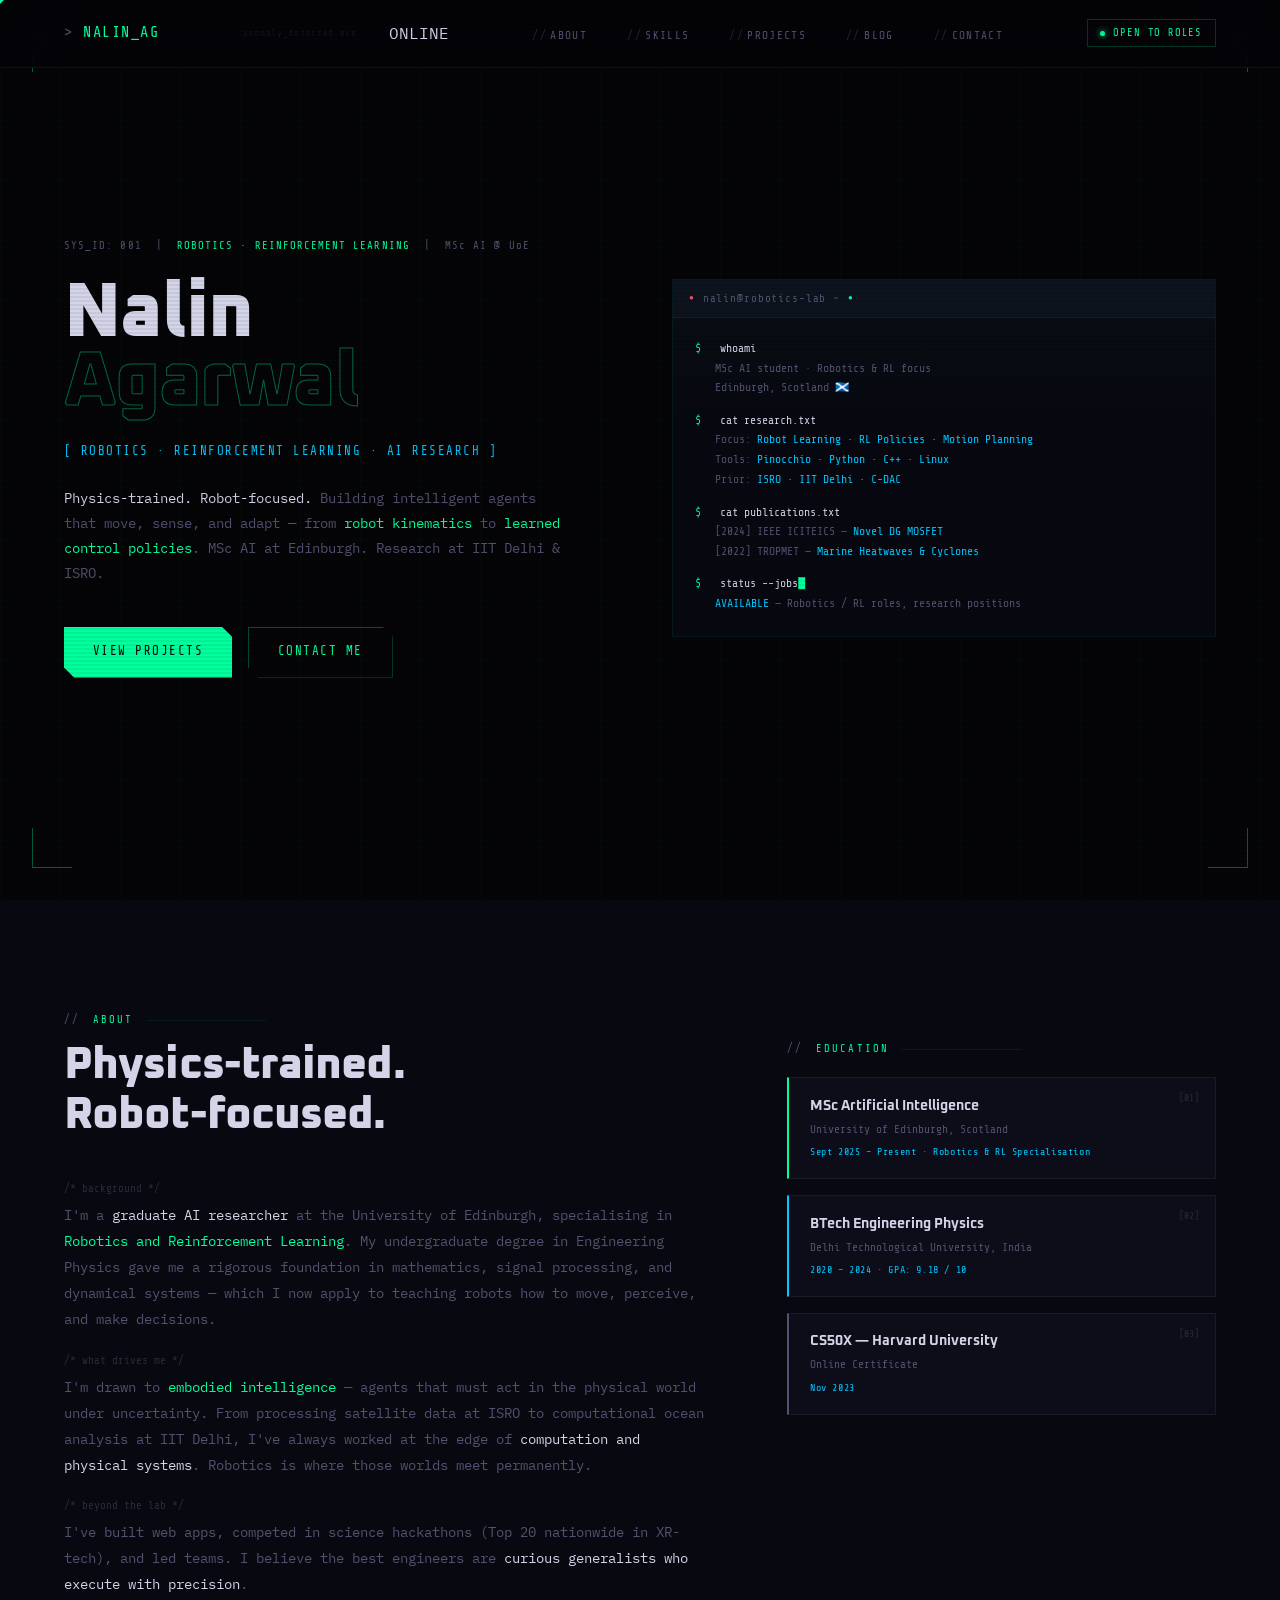
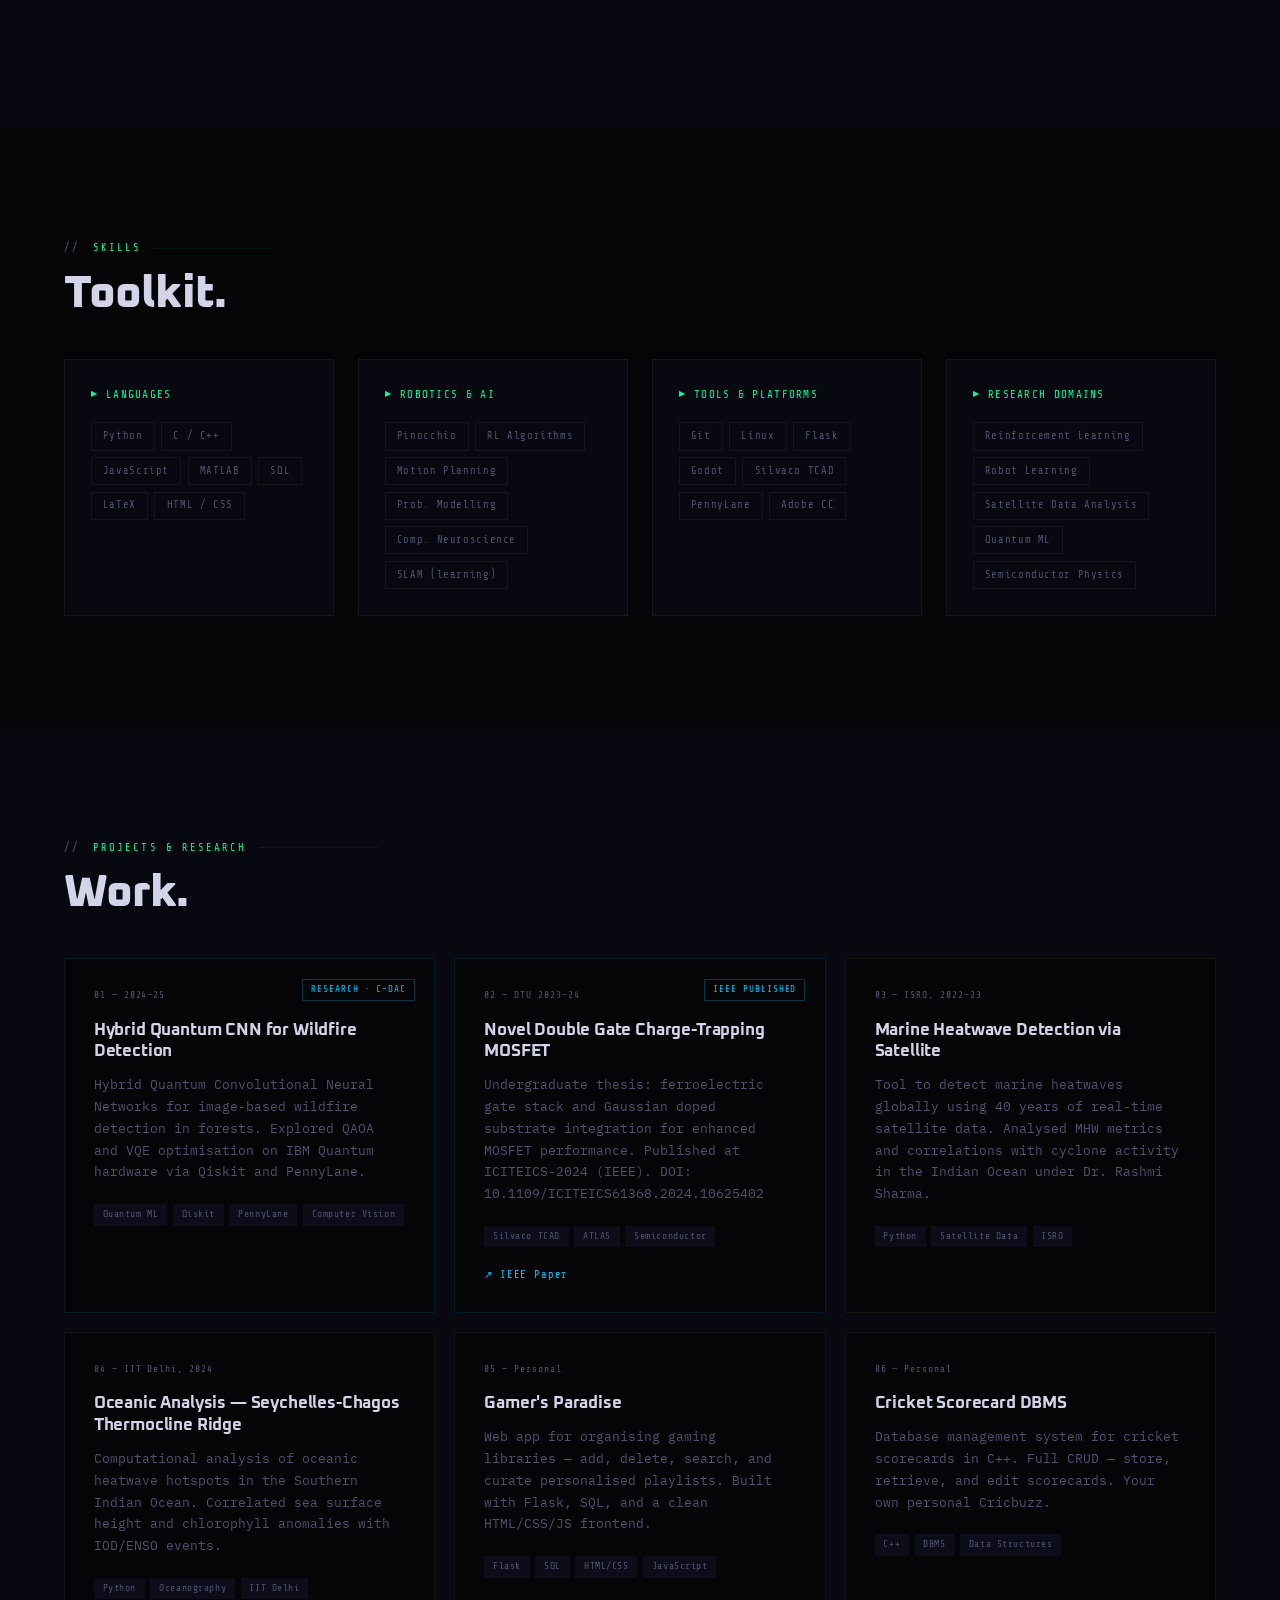
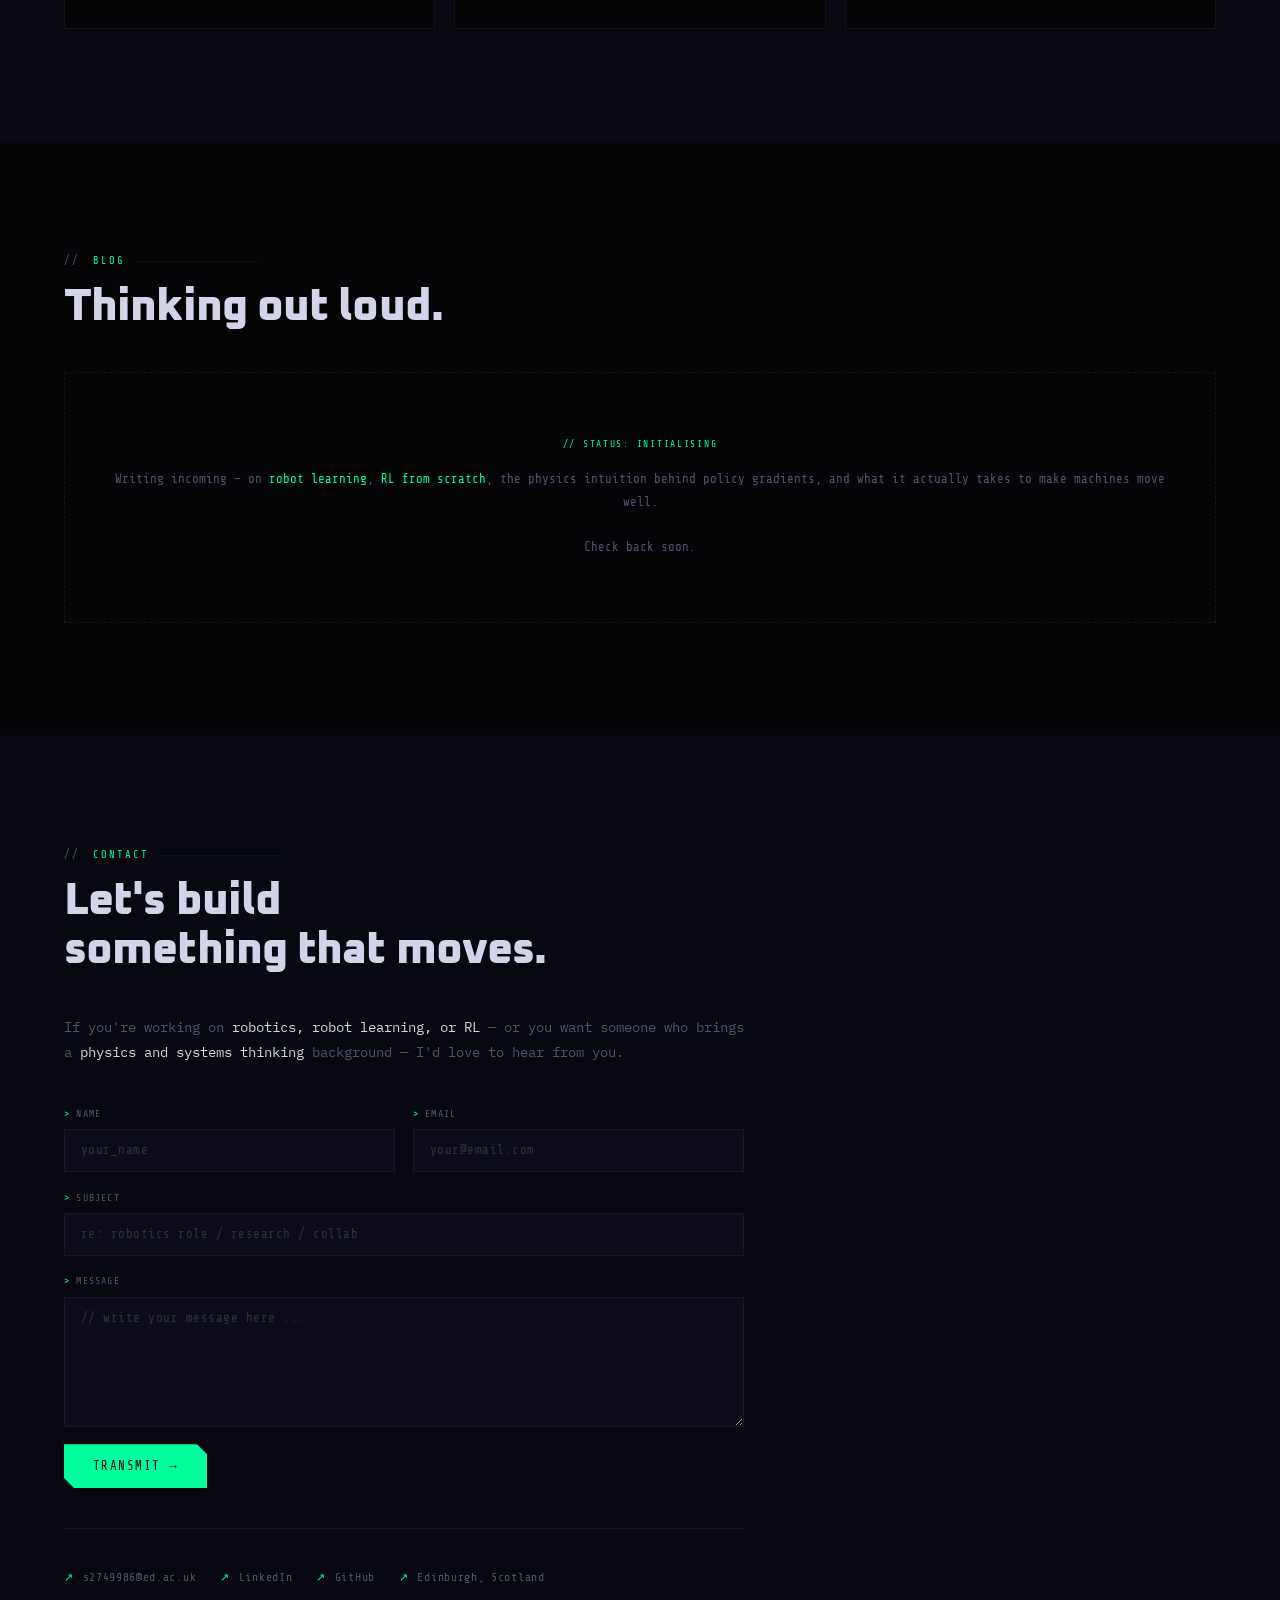
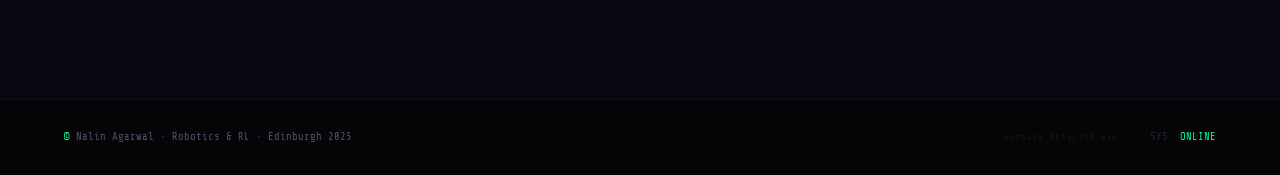
==== index.html @ 2125ab7b "Update index.html" ====
<!DOCTYPE html>
<html lang="en">
<head>
  <meta charset="UTF-8" />
  <meta name="viewport" content="width=device-width, initial-scale=1.0"/>
  <title>Nalin Agarwal — Robotics & RL</title>
  <link rel="preconnect" href="https://fonts.googleapis.com">
  <link href="https://fonts.googleapis.com/css2?family=Share+Tech+Mono&family=Oxanium:wght@300;400;600;700;800&family=IBM+Plex+Mono:ital,wght@0,300;0,400;0,500;1,300&display=swap" rel="stylesheet">
  <style>
    *,*::before,*::after{box-sizing:border-box;margin:0;padding:0;}
    :root{--bg:#050508;--surface:#080810;--surface2:#0d0d1a;--accent:#00ff9d;--accent2:#00c8ff;--accent3:#ff4d6a;--text:#d4d4e8;--muted:#525270;--border:rgba(0,255,157,0.08);--border2:rgba(255,255,255,0.05);--font-display:'Oxanium',sans-serif;--font-mono:'IBM Plex Mono',monospace;--font-tech:'Share Tech Mono',monospace;}
    html{scroll-behavior:smooth;}
    body{background:var(--bg);color:var(--text);font-family:var(--font-mono);font-size:16px;line-height:1.6;overflow-x:hidden;cursor:none;}
    body::after{content:'';position:fixed;inset:0;background-image:linear-gradient(rgba(0,255,157,0.022) 1px,transparent 1px),linear-gradient(90deg,rgba(0,255,157,0.022) 1px,transparent 1px);background-size:60px 60px;pointer-events:none;z-index:0;}
    body::before{content:'';position:fixed;inset:0;background:repeating-linear-gradient(0deg,transparent,transparent 2px,rgba(0,0,0,0.06) 2px,rgba(0,0,0,0.06) 4px);pointer-events:none;z-index:999;}
    .cursor{position:fixed;width:8px;height:8px;background:var(--accent);pointer-events:none;z-index:9999;transform:translate(-50%,-50%);clip-path:polygon(50% 0%,100% 50%,50% 100%,0% 50%);transition:transform 0.1s;}
    .cursor-ring{position:fixed;width:32px;height:32px;border:1px solid rgba(0,255,157,0.5);pointer-events:none;z-index:9998;transform:translate(-50%,-50%);transition:transform 0.3s ease,width 0.2s,height 0.2s;clip-path:polygon(50% 0%,61% 35%,98% 35%,68% 57%,79% 91%,50% 70%,21% 91%,32% 57%,2% 35%,39% 35%);}
    .progress-bar{position:fixed;top:0;left:0;height:1px;background:linear-gradient(90deg,var(--accent),var(--accent2));z-index:200;box-shadow:0 0 8px var(--accent);}
    nav{position:fixed;top:0;left:0;right:0;z-index:100;display:flex;align-items:center;justify-content:space-between;padding:1.2rem 4rem;border-bottom:1px solid var(--border);background:rgba(5,5,8,0.88);backdrop-filter:blur(16px);}
    .nav-logo{font-family:var(--font-tech);font-size:0.95rem;color:var(--accent);text-decoration:none;letter-spacing:0.1em;display:flex;align-items:center;gap:0.6rem;}
    .nav-logo::before{content:'>';color:var(--muted);animation:blink 1.2s step-end infinite;}
    @keyframes blink{0%,100%{opacity:1}50%{opacity:0}}
    .nav-links{display:flex;gap:2.5rem;list-style:none;}
    .nav-links a{font-family:var(--font-tech);font-size:0.7rem;color:var(--muted);text-decoration:none;letter-spacing:0.12em;text-transform:uppercase;transition:color 0.2s;}
    .nav-links a::before{content:'//';margin-right:0.3em;opacity:0.4;}
    .nav-links a:hover{color:var(--accent);}
    .nav-status{font-family:var(--font-tech);font-size:0.65rem;color:var(--accent);display:flex;align-items:center;gap:0.5rem;border:1px solid rgba(0,255,157,0.2);padding:0.3rem 0.8rem;letter-spacing:0.08em;}
    .nav-status::before{content:'';width:5px;height:5px;background:var(--accent);border-radius:50%;box-shadow:0 0 6px var(--accent);animation:blink 2s ease infinite;}
    section{padding:7rem 4rem;position:relative;z-index:1;}
    #hero{min-height:100vh;display:grid;grid-template-columns:1fr 1fr;gap:4rem;align-items:center;padding-top:8rem;position:relative;overflow:hidden;}
    .corner{position:absolute;width:40px;height:40px;opacity:0.35;}
    .corner::before,.corner::after{content:'';position:absolute;background:var(--accent);}
    .corner::before{width:100%;height:1px;top:0;left:0;}
    .corner::after{width:1px;height:100%;top:0;left:0;}
    .corner-tl{top:2rem;left:2rem;}
    .corner-tr{top:2rem;right:2rem;transform:scaleX(-1);}
    .corner-br{bottom:2rem;right:2rem;transform:scale(-1);}
    .corner-bl{bottom:2rem;left:2rem;transform:scaleY(-1);}
    .hero-left{position:relative;z-index:2;}
    .hero-sys{font-family:var(--font-tech);font-size:0.66rem;color:var(--muted);letter-spacing:0.1em;margin-bottom:1.5rem;animation:fadeUp 0.5s ease both;}
    .hero-sys span{color:var(--accent);}
    h1.hero-name{font-family:var(--font-display);font-weight:800;font-size:clamp(3.2rem,6vw,5.8rem);line-height:0.9;letter-spacing:-0.02em;color:var(--text);animation:fadeUp 0.6s 0.1s ease both;}
    h1.hero-name .line2{display:block;color:transparent;-webkit-text-stroke:1px rgba(0,255,157,0.4);}
    .hero-role{margin-top:1.5rem;font-family:var(--font-tech);font-size:0.78rem;color:var(--accent2);letter-spacing:0.12em;text-transform:uppercase;animation:fadeUp 0.6s 0.15s ease both;}
    .hero-role::before{content:'[ ';}
    .hero-role::after{content:' ]';}
    .hero-desc{margin-top:1.5rem;font-family:var(--font-mono);font-size:0.88rem;color:var(--muted);max-width:500px;line-height:1.8;animation:fadeUp 0.6s 0.2s ease both;}
    .hero-desc strong{color:var(--text);font-weight:400;}
    .hero-desc em{color:var(--accent);font-style:normal;}
    .hero-ctas{margin-top:2.5rem;display:flex;gap:1rem;animation:fadeUp 0.6s 0.3s ease both;}
    .btn-primary{display:inline-flex;align-items:center;gap:0.5rem;background:var(--accent);color:#050508;font-family:var(--font-tech);font-size:0.78rem;padding:0.9rem 1.8rem;text-decoration:none;letter-spacing:0.12em;text-transform:uppercase;clip-path:polygon(0 0,calc(100% - 10px) 0,100% 10px,100% 100%,10px 100%,0 calc(100% - 10px));transition:box-shadow 0.2s,transform 0.2s;}
    .btn-primary:hover{box-shadow:0 0 24px rgba(0,255,157,0.4);transform:translateY(-2px);}
    .btn-ghost{display:inline-flex;align-items:center;gap:0.5rem;border:1px solid rgba(0,255,157,0.3);color:var(--accent);font-family:var(--font-tech);font-size:0.78rem;padding:0.9rem 1.8rem;text-decoration:none;letter-spacing:0.12em;text-transform:uppercase;clip-path:polygon(0 0,calc(100% - 10px) 0,100% 10px,100% 100%,10px 100%,0 calc(100% - 10px));transition:background 0.2s,border-color 0.2s;}
    .btn-ghost:hover{background:rgba(0,255,157,0.07);border-color:var(--accent);}
    .hero-right{position:relative;z-index:2;animation:fadeUp 0.7s 0.4s ease both;}
    .terminal{background:var(--surface);border:1px solid var(--border);font-family:var(--font-tech);font-size:0.72rem;position:relative;overflow:hidden;}
    .terminal::before{content:'';position:absolute;inset:0;background:linear-gradient(180deg,rgba(0,255,157,0.03) 0%,transparent 40%);pointer-events:none;}
    .terminal-bar{background:var(--surface2);border-bottom:1px solid var(--border);padding:0.6rem 1rem;display:flex;align-items:center;gap:0.5rem;color:var(--muted);letter-spacing:0.08em;font-size:0.68rem;}
    .terminal-bar::before{content:'●';color:var(--accent3);font-size:0.5rem;}
    .terminal-bar::after{content:'●';color:var(--accent);font-size:0.5rem;}
    .terminal-body{padding:1.4rem;display:flex;flex-direction:column;gap:0.9rem;}
    .t-line{display:flex;gap:0.8rem;}
    .t-prompt{color:var(--accent);flex-shrink:0;}
    .t-cmd{color:var(--text);}
    .t-out{color:var(--muted);padding-left:1.2rem;line-height:1.7;}
    .t-out span{color:var(--accent2);}
    .t-cursor::after{content:'█';animation:blink 1s step-end infinite;color:var(--accent);}
    @keyframes fadeUp{from{opacity:0;transform:translateY(20px);}to{opacity:1;transform:translateY(0);}}
    .section-label{font-family:var(--font-tech);font-size:0.65rem;color:var(--accent);letter-spacing:0.2em;text-transform:uppercase;margin-bottom:0.8rem;display:flex;align-items:center;gap:0.8rem;}
    .section-label::before{content:'//';color:var(--muted);}
    .section-label::after{content:'';flex:1;height:1px;background:var(--border);max-width:120px;}
    h2.section-title{font-family:var(--font-display);font-weight:800;font-size:clamp(2rem,3.5vw,3rem);letter-spacing:-0.02em;line-height:1.1;margin-bottom:2.5rem;}
    #about{background:var(--surface);}
    .about-grid{display:grid;grid-template-columns:1.2fr 0.8fr;gap:5rem;align-items:start;}
    .about-text p{color:var(--muted);font-family:var(--font-mono);font-size:0.88rem;line-height:1.85;margin-bottom:1.2rem;}
    .about-text p strong{color:var(--text);font-weight:400;}
    .about-text p em{color:var(--accent);font-style:normal;}
    .comment{font-family:var(--font-tech);font-size:0.68rem;color:var(--muted);opacity:0.45;margin-bottom:0.3rem;}
    .education-list{display:flex;flex-direction:column;gap:1rem;}
    .edu-card{background:var(--surface2);border:1px solid var(--border2);border-left:2px solid var(--accent);padding:1.1rem 1.3rem;position:relative;transition:border-color 0.2s;}
    .edu-card:hover{border-color:rgba(0,255,157,0.25);}
    .edu-card::before{content:attr(data-idx);position:absolute;top:0.8rem;right:1rem;font-family:var(--font-tech);font-size:0.6rem;color:var(--muted);opacity:0.4;}
    .edu-degree{font-family:var(--font-display);font-weight:700;font-size:0.85rem;margin-bottom:0.2rem;}
    .edu-school{font-family:var(--font-tech);font-size:0.7rem;color:var(--muted);}
    .edu-date{font-family:var(--font-tech);font-size:0.63rem;color:var(--accent2);margin-top:0.35rem;letter-spacing:0.06em;}
    .skills-container{display:grid;grid-template-columns:repeat(auto-fit,minmax(260px,1fr));gap:1.5rem;margin-top:2.5rem;}
    .skill-group{background:var(--surface);border:1px solid var(--border2);padding:1.6rem;position:relative;overflow:hidden;transition:border-color 0.2s;}
    .skill-group::after{content:'';position:absolute;bottom:0;left:0;right:0;height:1px;background:linear-gradient(90deg,var(--accent),transparent);opacity:0;transition:opacity 0.3s;}
    .skill-group:hover::after{opacity:1;}
    .skill-group-title{font-family:var(--font-tech);font-size:0.68rem;color:var(--accent);letter-spacing:0.12em;text-transform:uppercase;margin-bottom:1.2rem;display:flex;align-items:center;gap:0.5rem;}
    .skill-group-title::before{content:'▶';font-size:0.5rem;}
    .skill-tags{display:flex;flex-wrap:wrap;gap:0.4rem;}
    .skill-tag{font-family:var(--font-tech);font-size:0.65rem;padding:0.3rem 0.7rem;border:1px solid var(--border2);color:var(--muted);letter-spacing:0.06em;transition:all 0.15s;}
    .skill-tag:hover{color:var(--accent);border-color:rgba(0,255,157,0.3);background:rgba(0,255,157,0.04);}
    .skill-tag.blue:hover{color:var(--accent2);border-color:rgba(0,200,255,0.3);background:rgba(0,200,255,0.04);}
    .skill-tag.red:hover{color:var(--accent3);border-color:rgba(255,77,106,0.3);background:rgba(255,77,106,0.04);}
    #projects{background:var(--surface);}
    .projects-grid{display:grid;grid-template-columns:repeat(auto-fit,minmax(340px,1fr));gap:1.2rem;margin-top:2.5rem;}
    .project-card{background:var(--bg);border:1px solid var(--border2);padding:1.8rem;position:relative;overflow:hidden;transition:border-color 0.2s,transform 0.2s;}
    .project-card::before{content:'';position:absolute;top:0;left:0;right:0;height:1px;background:linear-gradient(90deg,transparent,var(--accent),transparent);opacity:0;transition:opacity 0.3s;}
    .project-card:hover::before{opacity:1;}
    .project-card:hover{border-color:rgba(0,255,157,0.15);transform:translateY(-3px);}
    .project-card.featured{border-color:rgba(0,200,255,0.1);}
    .project-card.featured::before{background:linear-gradient(90deg,transparent,var(--accent2),transparent);}
    .project-card.featured:hover{border-color:rgba(0,200,255,0.25);}
    .project-badge{position:absolute;top:1.2rem;right:1.2rem;font-family:var(--font-tech);font-size:0.58rem;color:var(--accent2);border:1px solid rgba(0,200,255,0.25);padding:0.18rem 0.5rem;letter-spacing:0.1em;text-transform:uppercase;}
    .project-num{font-family:var(--font-tech);font-size:0.6rem;color:var(--muted);letter-spacing:0.1em;margin-bottom:1rem;}
    .project-title{font-family:var(--font-display);font-weight:700;font-size:1.05rem;letter-spacing:-0.01em;margin-bottom:0.7rem;line-height:1.3;}
    .project-desc{font-family:var(--font-mono);font-size:0.8rem;color:var(--muted);line-height:1.7;margin-bottom:1.3rem;}
    .project-tags{display:flex;flex-wrap:wrap;gap:0.35rem;}
    .project-tag{font-family:var(--font-tech);font-size:0.6rem;padding:0.2rem 0.55rem;background:var(--surface2);color:var(--muted);letter-spacing:0.06em;}
    .project-links{display:flex;gap:0.8rem;margin-top:1.2rem;}
    .project-link{font-family:var(--font-tech);font-size:0.65rem;color:var(--accent2);text-decoration:none;letter-spacing:0.08em;display:flex;align-items:center;gap:0.3rem;transition:opacity 0.2s;}
    .project-link:hover{opacity:0.6;}
    .blog-coming{border:1px dashed rgba(0,255,157,0.1);padding:4rem 2rem;text-align:center;margin-top:2.5rem;position:relative;}
    .bc-label{font-family:var(--font-tech);font-size:0.6rem;color:var(--accent);letter-spacing:0.18em;margin-bottom:1rem;display:block;}
    .blog-coming p{font-family:var(--font-tech);font-size:0.78rem;color:var(--muted);line-height:1.8;}
    .blog-coming p em{color:var(--accent);font-style:normal;}
    #contact{background:var(--surface);}
    .contact-wrapper{max-width:680px;}
    .contact-intro{font-family:var(--font-mono);font-size:0.88rem;color:var(--muted);line-height:1.8;margin-bottom:2.5rem;}
    .contact-intro strong{color:var(--text);font-weight:400;}
    .contact-form{display:flex;flex-direction:column;gap:1.1rem;}
    .form-row{display:grid;grid-template-columns:1fr 1fr;gap:1.1rem;}
    .form-group{display:flex;flex-direction:column;gap:0.45rem;}
    .form-group label{font-family:var(--font-tech);font-size:0.62rem;color:var(--muted);letter-spacing:0.12em;text-transform:uppercase;}
    .form-group label::before{content:'> ';color:var(--accent);}
    .form-group input,.form-group textarea{background:var(--surface2);border:1px solid var(--border2);padding:0.85rem 1rem;color:var(--text);font-family:var(--font-tech);font-size:0.78rem;outline:none;transition:border-color 0.2s,box-shadow 0.2s;resize:vertical;letter-spacing:0.04em;}
    .form-group input::placeholder,.form-group textarea::placeholder{color:var(--muted);opacity:0.5;}
    .form-group input:focus,.form-group textarea:focus{border-color:rgba(0,255,157,0.35);box-shadow:0 0 0 2px rgba(0,255,157,0.05);}
    .form-group textarea{min-height:130px;}
    .contact-links{display:flex;gap:1.5rem;flex-wrap:wrap;margin-top:2.5rem;padding-top:2.5rem;border-top:1px solid var(--border2);}
    .contact-link{display:flex;align-items:center;gap:0.55rem;font-family:var(--font-tech);font-size:0.72rem;color:var(--muted);text-decoration:none;letter-spacing:0.06em;transition:color 0.2s;}
    .contact-link::before{content:'↗';color:var(--accent);font-size:0.7rem;}
    .contact-link:hover{color:var(--accent);}
    footer{padding:1.8rem 4rem;border-top:1px solid var(--border2);display:flex;align-items:center;justify-content:space-between;font-family:var(--font-tech);font-size:0.65rem;color:var(--muted);position:relative;z-index:1;}
    footer .f-left::before{content:'© ';color:var(--accent);}
    footer .f-right::before{content:'SYS: ';opacity:0.4;}
    footer .f-online{color:var(--accent);}
    .reticle{position:absolute;right:8%;top:50%;transform:translateY(-50%);width:320px;height:320px;pointer-events:none;opacity:0.12;animation:spin 35s linear infinite;}
    @keyframes spin{to{transform:translateY(-50%) rotate(360deg);}}
    .reveal{opacity:0;transform:translateY(20px);transition:opacity 0.55s ease,transform 0.55s ease;}
    .reveal.visible{opacity:1;transform:translateY(0);}
    #easterEgg{font-family:var(--font-tech);font-size:0.55rem;color:rgba(82,82,112,0.2);text-decoration:none;letter-spacing:0.08em;transition:color 0.4s,text-shadow 0.4s;}
    #easterEgg:hover{color:rgba(0,255,157,0.5)!important;text-shadow:0 0 8px rgba(0,255,157,0.3);}
    @media(max-width:900px){nav{padding:1rem 1.5rem;}section{padding:5rem 1.5rem;}#hero{grid-template-columns:1fr;padding:7rem 1.5rem 4rem;}.hero-right{display:none;}.about-grid{grid-template-columns:1fr;gap:3rem;}.form-row{grid-template-columns:1fr;}footer{flex-direction:column;gap:0.8rem;text-align:center;padding:1.5rem;}.nav-links,.nav-status{display:none;}}
  </style>
</head>
<body>
  <div class="cursor" id="cursor"></div>
  <div class="cursor-ring" id="cursorRing"></div>
  <div class="progress-bar" id="progressBar"></div>
  <nav>
    <a href="#hero" class="nav-logo">NALIN_AG</a>
    <div style="display:flex;align-items:center;gap:2rem;">
      <a href="creative.html" id="easterEgg">anomaly_detected.exe</a>
      <div class="f-right"><span class="f-online">ONLINE</span></div>
    </div>
    <ul class="nav-links">
      <li><a href="#about">about</a></li>
      <li><a href="#skills">skills</a></li>
      <li><a href="#projects">projects</a></li>
      <li><a href="#blog">blog</a></li>
      <li><a href="#contact">contact</a></li>
    </ul>
    <div class="nav-status">OPEN TO ROLES</div>
  </nav>
  <section id="hero">
    <div class="corner corner-tl"></div><div class="corner corner-tr"></div><div class="corner corner-br"></div><div class="corner corner-bl"></div>
    <div class="hero-left">
      <div class="hero-sys">SYS_ID: 001 &nbsp;|&nbsp; <span>ROBOTICS · REINFORCEMENT LEARNING</span> &nbsp;|&nbsp; MSc AI @ UoE</div>
      <h1 class="hero-name">Nalin<span class="line2">Agarwal</span></h1>
      <div class="hero-role">Robotics · Reinforcement Learning · AI Research</div>
      <p class="hero-desc"><strong>Physics-trained. Robot-focused.</strong> Building intelligent agents that move, sense, and adapt — from <em>robot kinematics</em> to <em>learned control policies</em>. MSc AI at Edinburgh. Research at IIT Delhi &amp; ISRO.</p>
      <div class="hero-ctas"><a href="#projects" class="btn-primary">View Projects</a><a href="#contact" class="btn-ghost">Contact Me</a></div>
    </div>
    <div class="hero-right">
      <div class="terminal">
        <div class="terminal-bar">nalin@robotics-lab ~ </div>
        <div class="terminal-body">
          <div><div class="t-line"><span class="t-prompt">$</span><span class="t-cmd">&nbsp;whoami</span></div><div class="t-out">MSc AI student · Robotics &amp; RL focus<br>Edinburgh, Scotland 🏴󠁧󠁢󠁳󠁣󠁴󠁿</div></div>
          <div><div class="t-line"><span class="t-prompt">$</span><span class="t-cmd">&nbsp;cat research.txt</span></div><div class="t-out">Focus: <span>Robot Learning · RL Policies · Motion Planning</span><br>Tools: <span>Pinocchio · Python · C++ · Linux</span><br>Prior: <span>ISRO · IIT Delhi · C-DAC</span></div></div>
          <div><div class="t-line"><span class="t-prompt">$</span><span class="t-cmd">&nbsp;cat publications.txt</span></div><div class="t-out">[2024] IEEE ICITEICS — <span>Novel DG MOSFET</span><br>[2022] TROPMET — <span>Marine Heatwaves &amp; Cyclones</span></div></div>
          <div><div class="t-line"><span class="t-prompt">$</span><span class="t-cmd">&nbsp;status --jobs<span class="t-cursor"></span></span></div><div class="t-out"><span>AVAILABLE</span> — Robotics / RL roles, research positions</div></div>
        </div>
      </div>
    </div>
    <svg class="reticle" viewBox="0 0 320 320" fill="none" xmlns="http://www.w3.org/2000/svg"><circle cx="160" cy="160" r="155" stroke="#00ff9d" stroke-width="0.5"/><circle cx="160" cy="160" r="120" stroke="#00ff9d" stroke-width="0.3"/><circle cx="160" cy="160" r="80" stroke="#00ff9d" stroke-width="0.5"/><circle cx="160" cy="160" r="4" fill="#00ff9d"/><line x1="0" y1="160" x2="120" y2="160" stroke="#00ff9d" stroke-width="0.5"/><line x1="200" y1="160" x2="320" y2="160" stroke="#00ff9d" stroke-width="0.5"/><line x1="160" y1="0" x2="160" y2="120" stroke="#00ff9d" stroke-width="0.5"/><line x1="160" y1="200" x2="160" y2="320" stroke="#00ff9d" stroke-width="0.5"/><line x1="50" y1="50" x2="90" y2="90" stroke="#00ff9d" stroke-width="0.3"/><line x1="270" y1="50" x2="230" y2="90" stroke="#00ff9d" stroke-width="0.3"/><line x1="50" y1="270" x2="90" y2="230" stroke="#00ff9d" stroke-width="0.3"/><line x1="270" y1="270" x2="230" y2="230" stroke="#00ff9d" stroke-width="0.3"/><text x="168" y="148" fill="#00ff9d" font-family="monospace" font-size="7" opacity="0.6">NALIN AG.</text><text x="168" y="158" fill="#00ff9d" font-family="monospace" font-size="6" opacity="0.4">ROBOTICS · RL</text></svg>
  </section>
  <section id="about">
    <div class="section-label">About</div>
    <div class="about-grid">
      <div class="about-text reveal">
        <h2 class="section-title">Physics-trained.<br>Robot-focused.</h2>
        <div class="comment">/* background */</div>
        <p>I'm a <strong>graduate AI researcher</strong> at the University of Edinburgh, specialising in <em>Robotics and Reinforcement Learning</em>. My undergraduate degree in Engineering Physics gave me a rigorous foundation in mathematics, signal processing, and dynamical systems — which I now apply to teaching robots how to move, perceive, and make decisions.</p>
        <div class="comment">/* what drives me */</div>
        <p>I'm drawn to <em>embodied intelligence</em> — agents that must act in the physical world under uncertainty. From processing satellite data at ISRO to computational ocean analysis at IIT Delhi, I've always worked at the edge of <strong>computation and physical systems</strong>. Robotics is where those worlds meet permanently.</p>
        <div class="comment">/* beyond the lab */</div>
        <p>I've built web apps, competed in science hackathons (Top 20 nationwide in XR-tech), and led teams. I believe the best engineers are <strong>curious generalists who execute with precision</strong>.</p>
      </div>
      <div class="reveal">
        <div class="section-label" style="margin-bottom:1.2rem">Education</div>
        <div class="education-list">
          <div class="edu-card" data-idx="[01]"><div class="edu-degree">MSc Artificial Intelligence</div><div class="edu-school">University of Edinburgh, Scotland</div><div class="edu-date">Sept 2025 – Present · Robotics & RL Specialisation</div></div>
          <div class="edu-card" data-idx="[02]" style="border-left-color:var(--accent2)"><div class="edu-degree">BTech Engineering Physics</div><div class="edu-school">Delhi Technological University, India</div><div class="edu-date">2020 – 2024 · GPA: 9.18 / 10</div></div>
          <div class="edu-card" data-idx="[03]" style="border-left-color:var(--muted)"><div class="edu-degree">CS50X — Harvard University</div><div class="edu-school">Online Certificate</div><div class="edu-date">Nov 2023</div></div>
        </div>
      </div>
    </div>
  </section>
  <section id="skills">
    <div class="section-label">Skills</div>
    <h2 class="section-title reveal">Toolkit.</h2>
    <div class="skills-container">
      <div class="skill-group reveal"><div class="skill-group-title">Languages</div><div class="skill-tags"><span class="skill-tag">Python</span><span class="skill-tag">C / C++</span><span class="skill-tag">JavaScript</span><span class="skill-tag">MATLAB</span><span class="skill-tag">SQL</span><span class="skill-tag">LaTeX</span><span class="skill-tag">HTML / CSS</span></div></div>
      <div class="skill-group reveal"><div class="skill-group-title">Robotics & AI</div><div class="skill-tags"><span class="skill-tag blue">Pinocchio</span><span class="skill-tag blue">RL Algorithms</span><span class="skill-tag blue">Motion Planning</span><span class="skill-tag blue">Prob. Modelling</span><span class="skill-tag blue">Comp. Neuroscience</span><span class="skill-tag blue">SLAM (learning)</span></div></div>
      <div class="skill-group reveal"><div class="skill-group-title">Tools & Platforms</div><div class="skill-tags"><span class="skill-tag">Git</span><span class="skill-tag">Linux</span><span class="skill-tag">Flask</span><span class="skill-tag">Godot</span><span class="skill-tag">Silvaco TCAD</span><span class="skill-tag">PennyLane</span><span class="skill-tag">Adobe CC</span></div></div>
      <div class="skill-group reveal"><div class="skill-group-title">Research Domains</div><div class="skill-tags"><span class="skill-tag red">Reinforcement Learning</span><span class="skill-tag red">Robot Learning</span><span class="skill-tag red">Satellite Data Analysis</span><span class="skill-tag red">Quantum ML</span><span class="skill-tag red">Semiconductor Physics</span></div></div>
    </div>
  </section>
  <section id="projects">
    <div class="section-label">Projects & Research</div>
    <h2 class="section-title reveal">Work.</h2>
    <div class="projects-grid">
      <div class="project-card featured reveal"><span class="project-badge">Research · C-DAC</span><div class="project-num">01 — 2024–25</div><div class="project-title">Hybrid Quantum CNN for Wildfire Detection</div><div class="project-desc">Hybrid Quantum Convolutional Neural Networks for image-based wildfire detection in forests. Explored QAOA and VQE optimisation on IBM Quantum hardware via Qiskit and PennyLane.</div><div class="project-tags"><span class="project-tag">Quantum ML</span><span class="project-tag">Qiskit</span><span class="project-tag">PennyLane</span><span class="project-tag">Computer Vision</span></div></div>
      <div class="project-card featured reveal"><span class="project-badge">IEEE Published</span><div class="project-num">02 — DTU 2023–24</div><div class="project-title">Novel Double Gate Charge-Trapping MOSFET</div><div class="project-desc">Undergraduate thesis: ferroelectric gate stack and Gaussian doped substrate integration for enhanced MOSFET performance. Published at ICITEICS-2024 (IEEE). DOI: 10.1109/ICITEICS61368.2024.10625402</div><div class="project-tags"><span class="project-tag">Silvaco TCAD</span><span class="project-tag">ATLAS</span><span class="project-tag">Semiconductor</span></div><div class="project-links"><a href="https://doi.org/10.1109/ICITEICS61368.2024.10625402" target="_blank" class="project-link">↗ IEEE Paper</a></div></div>
      <div class="project-card reveal"><div class="project-num">03 — ISRO, 2022–23</div><div class="project-title">Marine Heatwave Detection via Satellite</div><div class="project-desc">Tool to detect marine heatwaves globally using 40 years of real-time satellite data. Analysed MHW metrics and correlations with cyclone activity in the Indian Ocean under Dr. Rashmi Sharma.</div><div class="project-tags"><span class="project-tag">Python</span><span class="project-tag">Satellite Data</span><span class="project-tag">ISRO</span></div></div>
      <div class="project-card reveal"><div class="project-num">04 — IIT Delhi, 2024</div><div class="project-title">Oceanic Analysis — Seychelles-Chagos Thermocline Ridge</div><div class="project-desc">Computational analysis of oceanic heatwave hotspots in the Southern Indian Ocean. Correlated sea surface height and chlorophyll anomalies with IOD/ENSO events.</div><div class="project-tags"><span class="project-tag">Python</span><span class="project-tag">Oceanography</span><span class="project-tag">IIT Delhi</span></div></div>
      <div class="project-card reveal"><div class="project-num">05 — Personal</div><div class="project-title">Gamer's Paradise</div><div class="project-desc">Web app for organising gaming libraries — add, delete, search, and curate personalised playlists. Built with Flask, SQL, and a clean HTML/CSS/JS frontend.</div><div class="project-tags"><span class="project-tag">Flask</span><span class="project-tag">SQL</span><span class="project-tag">HTML/CSS</span><span class="project-tag">JavaScript</span></div></div>
      <div class="project-card reveal"><div class="project-num">06 — Personal</div><div class="project-title">Cricket Scorecard DBMS</div><div class="project-desc">Database management system for cricket scorecards in C++. Full CRUD — store, retrieve, and edit scorecards. Your own personal Cricbuzz.</div><div class="project-tags"><span class="project-tag">C++</span><span class="project-tag">DBMS</span><span class="project-tag">Data Structures</span></div></div>
    </div>
  </section>
  <section id="blog">
    <div class="section-label">Blog</div>
    <h2 class="section-title reveal">Thinking out loud.</h2>
    <div class="blog-coming reveal"><span class="bc-label">// STATUS: INITIALISING</span><p>Writing incoming — on <em>robot learning</em>, <em>RL from scratch</em>, the physics intuition behind policy gradients, and what it actually takes to make machines move well.<br><br>Check back soon.</p></div>
  </section>
  <section id="contact">
    <div class="section-label">Contact</div>
    <div class="contact-wrapper">
      <h2 class="section-title reveal">Let's build<br>something that moves.</h2>
      <p class="contact-intro reveal">If you're working on <strong>robotics, robot learning, or RL</strong> — or you want someone who brings a <strong>physics and systems thinking</strong> background — I'd love to hear from you.</p>
      <form class="contact-form reveal" action="https://formspree.io/f/xwvrokwp" method="POST">
        <div class="form-row"><div class="form-group"><label>Name</label><input type="text" name="name" placeholder="your_name" required/></div><div class="form-group"><label>Email</label><input type="email" name="email" placeholder="your@email.com" required/></div></div>
        <div class="form-group"><label>Subject</label><input type="text" name="subject" placeholder="re: robotics role / research / collab"/></div>
        <div class="form-group"><label>Message</label><textarea name="message" placeholder="// write your message here ..."></textarea></div>
        <div><button type="submit" class="btn-primary" style="border:none;cursor:pointer">TRANSMIT →</button></div>
      </form>
      <div class="contact-links reveal">
        <a href="mailto:s2749986@ed.ac.uk" class="contact-link">s2749986@ed.ac.uk</a>
        <a href="https://linkedin.com" target="_blank" class="contact-link">LinkedIn</a>
        <a href="https://github.com" target="_blank" class="contact-link">GitHub</a>
        <span class="contact-link" style="cursor:default">Edinburgh, Scotland</span>
      </div>
    </div>
  </section>
  <footer>
    <div class="f-left">Nalin Agarwal · Robotics & RL · Edinburgh 2025</div>
    <div style="display:flex;align-items:center;gap:2rem;">
      <a href="creative.html" id="easterEgg">anomaly_detected.exe</a>
      <div class="f-right"><span class="f-online">ONLINE</span></div>
    </div>
  </footer>
  <script>
    const cursor=document.getElementById('cursor');
    const ring=document.getElementById('cursorRing');
    let mx=0,my=0,rx=0,ry=0;
    document.addEventListener('mousemove',e=>{mx=e.clientX;my=e.clientY;cursor.style.left=mx+'px';cursor.style.top=my+'px';});
    (function animRing(){rx+=(mx-rx)*0.1;ry+=(my-ry)*0.1;ring.style.left=rx+'px';ring.style.top=ry+'px';requestAnimationFrame(animRing);})();
    document.querySelectorAll('a,button').forEach(el=>{el.addEventListener('mouseenter',()=>{ring.style.width='50px';ring.style.height='50px';});el.addEventListener('mouseleave',()=>{ring.style.width='32px';ring.style.height='32px';});});
    const pb=document.getElementById('progressBar');
    window.addEventListener('scroll',()=>{pb.style.width=(window.scrollY/(document.body.scrollHeight-window.innerHeight)*100)+'%';});
    const obs=new IntersectionObserver(entries=>{entries.forEach(e=>{if(e.isIntersecting)e.target.classList.add('visible');});},{threshold:0.1});
    document.querySelectorAll('.reveal').forEach(el=>obs.observe(el));
    function handleSubmit(e){e.preventDefault();const btn=e.target.querySelector('button');btn.textContent='TRANSMITTED ✓';btn.style.background='var(--accent2)';setTimeout(()=>{btn.textContent='TRANSMIT →';btn.style.background='var(--accent)';e.target.reset();},3000);}
  </script>
</body>
</html>
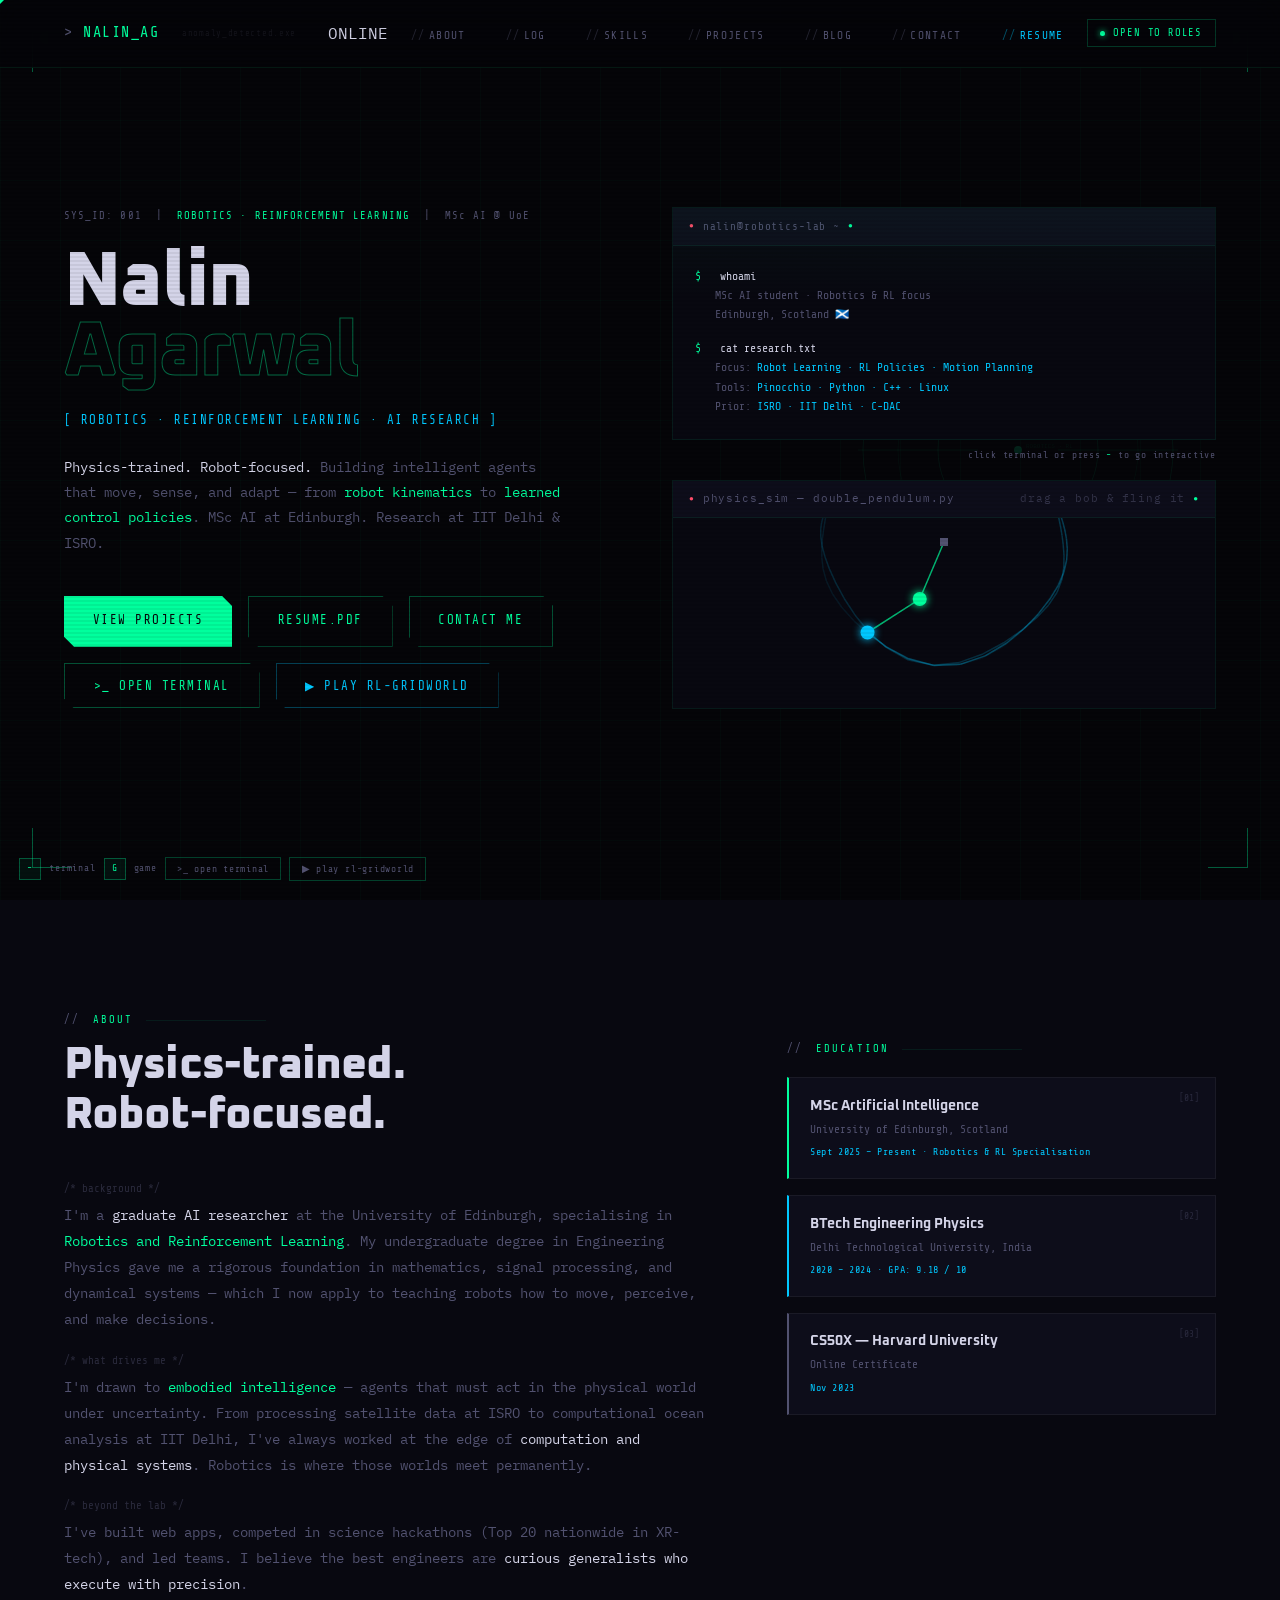
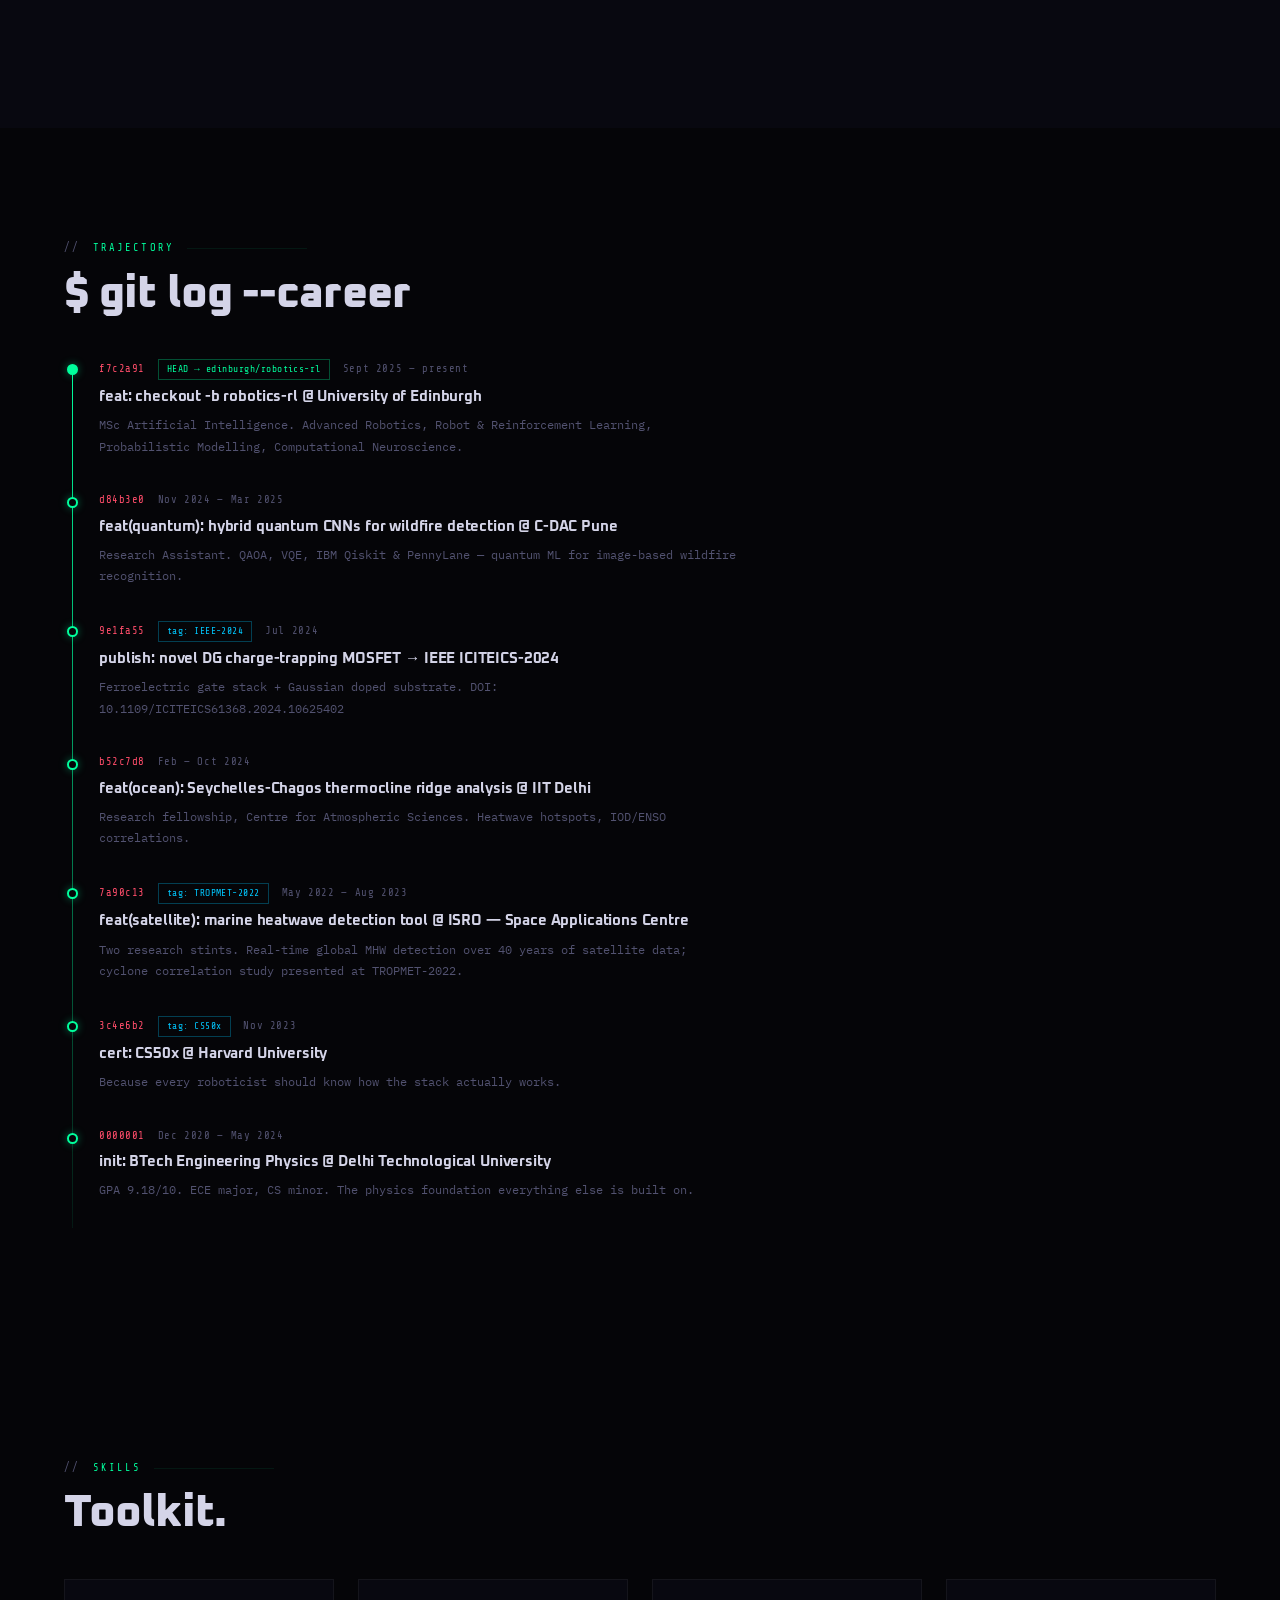
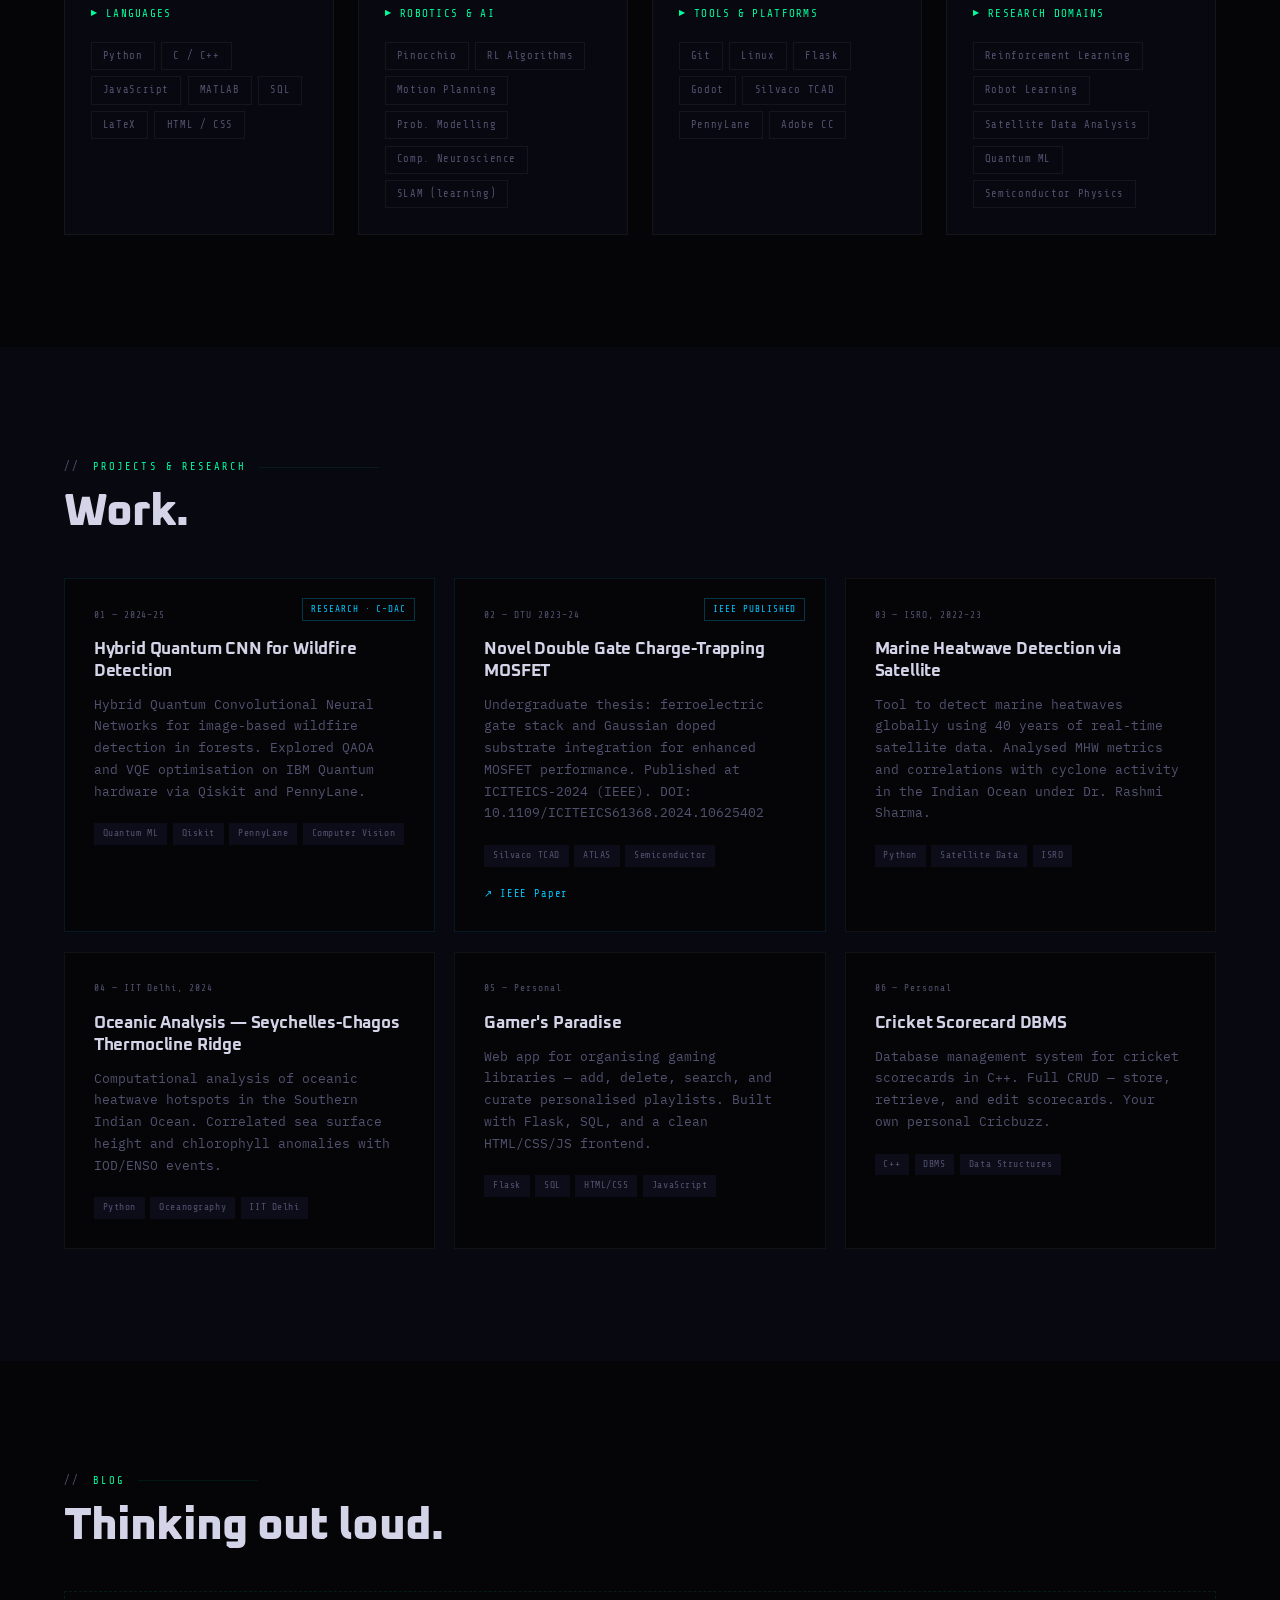
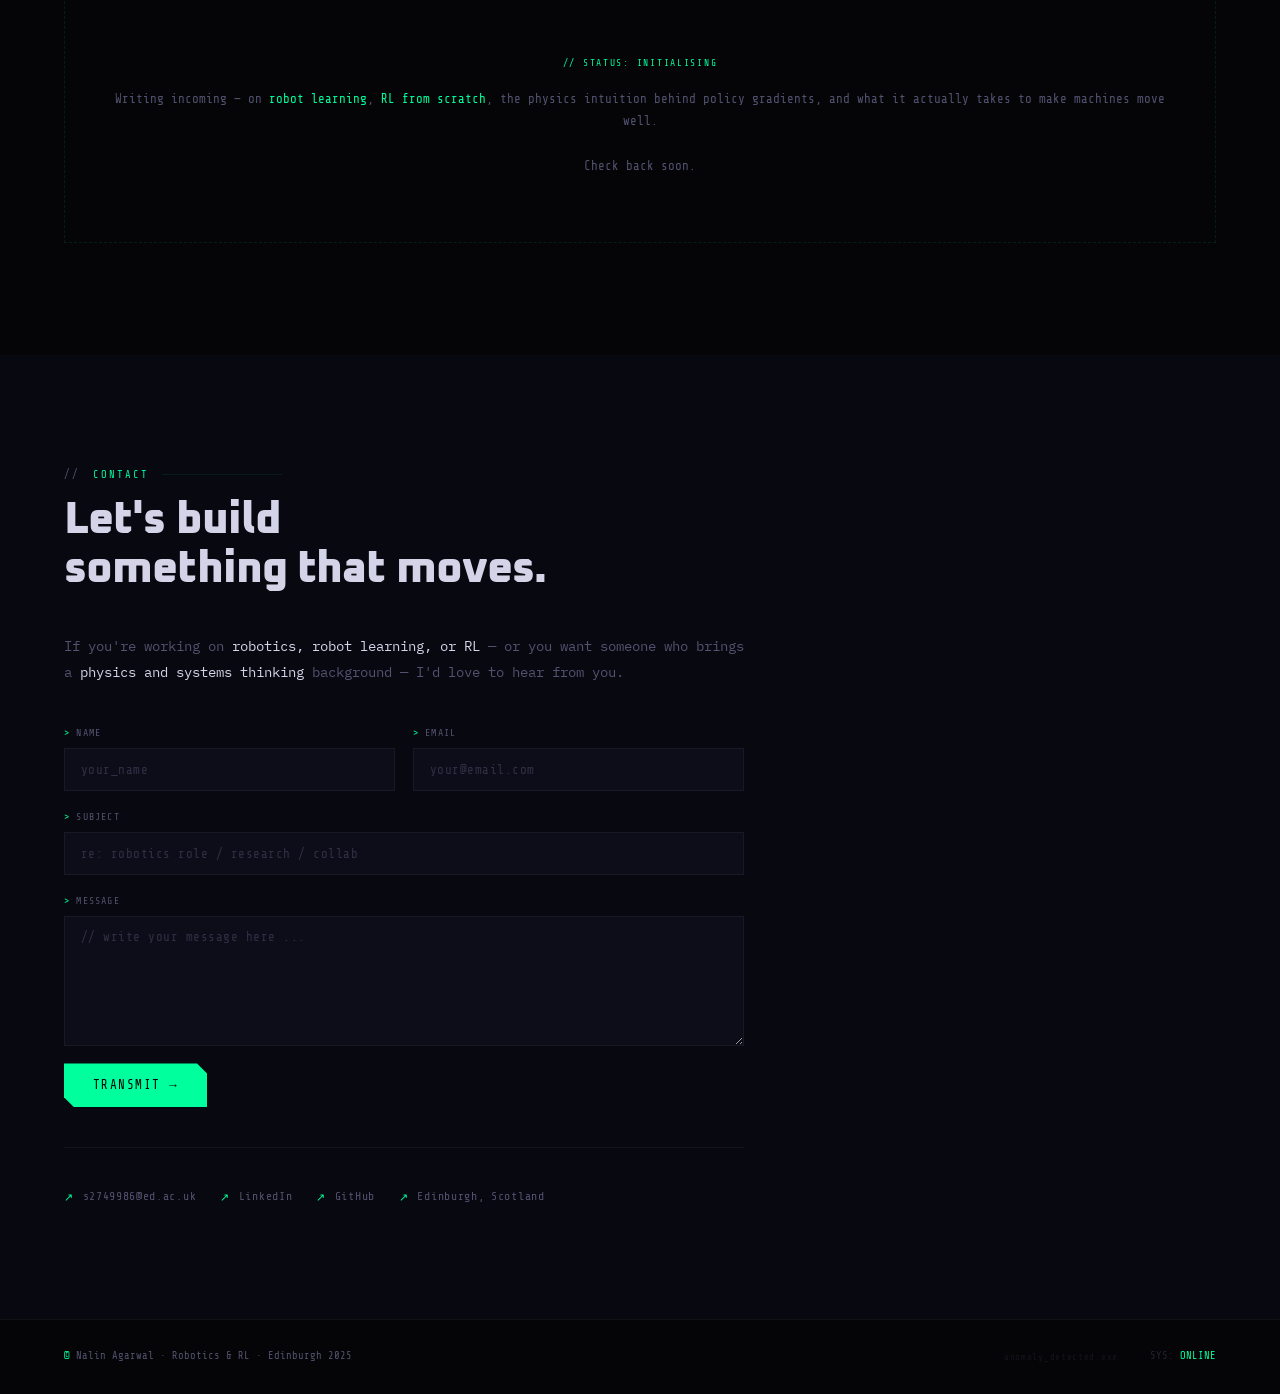
==== commit 73980d33: "Add interactive portfolio features and resume Includes Terminal naviation, gridword, career timeline" ====
--- a/index.html
+++ b/index.html
@@ -52,6 +52,11 @@
     .btn-primary:hover{box-shadow:0 0 24px rgba(0,255,157,0.4);transform:translateY(-2px);}
     .btn-ghost{display:inline-flex;align-items:center;gap:0.5rem;border:1px solid rgba(0,255,157,0.3);color:var(--accent);font-family:var(--font-tech);font-size:0.78rem;padding:0.9rem 1.8rem;text-decoration:none;letter-spacing:0.12em;text-transform:uppercase;clip-path:polygon(0 0,calc(100% - 10px) 0,100% 10px,100% 100%,10px 100%,0 calc(100% - 10px));transition:background 0.2s,border-color 0.2s;}
     .btn-ghost:hover{background:rgba(0,255,157,0.07);border-color:var(--accent);}
+    .hero-ctas-fun{margin-top:1rem;}
+    .hero-ctas-fun .btn-ghost{background:transparent;cursor:pointer;}
+    .hero-ctas-fun .btn-ghost.blue{border-color:rgba(0,200,255,0.3);color:var(--accent2);}
+    .hero-ctas-fun .btn-ghost.blue:hover{background:rgba(0,200,255,0.07);border-color:var(--accent2);}
+    @media(max-width:480px){.hero-ctas{flex-wrap:wrap;}}
     .hero-right{position:relative;z-index:2;animation:fadeUp 0.7s 0.4s ease both;}
     .terminal{background:var(--surface);border:1px solid var(--border);font-family:var(--font-tech);font-size:0.72rem;position:relative;overflow:hidden;}
     .terminal::before{content:'';position:absolute;inset:0;background:linear-gradient(180deg,rgba(0,255,157,0.03) 0%,transparent 40%);pointer-events:none;}
@@ -143,7 +148,93 @@
     .reveal.visible{opacity:1;transform:translateY(0);}
     #easterEgg{font-family:var(--font-tech);font-size:0.55rem;color:rgba(82,82,112,0.2);text-decoration:none;letter-spacing:0.08em;transition:color 0.4s,text-shadow 0.4s;}
     #easterEgg:hover{color:rgba(0,255,157,0.5)!important;text-shadow:0 0 8px rgba(0,255,157,0.3);}
-    @media(max-width:900px){nav{padding:1rem 1.5rem;}section{padding:5rem 1.5rem;}#hero{grid-template-columns:1fr;padding:7rem 1.5rem 4rem;}.hero-right{display:none;}.about-grid{grid-template-columns:1fr;gap:3rem;}.form-row{grid-template-columns:1fr;}footer{flex-direction:column;gap:0.8rem;text-align:center;padding:1.5rem;}.nav-links,.nav-status{display:none;}}
+    /* ===== HERO TERMINAL TYPING ===== */
+    #heroTermBody .tb{display:none;}
+    #heroTermBody .tb.on{display:block;}
+    #heroTermBody .tb .t-out{display:none;}
+    #heroTermBody .tb.done .t-out{display:block;animation:fadeUp 0.25s ease both;}
+    /* ===== PENDULUM PANEL ===== */
+    .pendulum-panel{margin-top:1rem;background:var(--surface);border:1px solid var(--border);overflow:hidden;}
+    .pendulum-panel .terminal-bar{display:flex;}
+    #pendCanvas{display:block;width:100%;height:190px;cursor:grab;touch-action:none;}
+    #pendCanvas.grabbing{cursor:grabbing;}
+    /* ===== GIT LOG TIMELINE ===== */
+    .gitlog{position:relative;margin-top:2.5rem;padding-left:2.2rem;max-width:820px;}
+    .gitlog::before{content:'';position:absolute;left:8px;top:8px;bottom:8px;width:1px;background:linear-gradient(180deg,var(--accent),rgba(0,255,157,0.08));}
+    .git-commit{position:relative;padding:0 0 2.2rem 0;}
+    .git-commit::before{content:'';position:absolute;left:-2.2rem;top:5px;width:11px;height:11px;border-radius:50%;background:var(--bg);border:2px solid var(--accent);margin-left:3px;box-shadow:0 0 8px rgba(0,255,157,0.4);transition:background 0.2s;}
+    .git-commit:hover::before{background:var(--accent);}
+    .git-commit:first-child::before{background:var(--accent);animation:blink 2s ease infinite;}
+    .git-meta{display:flex;gap:0.8rem;flex-wrap:wrap;align-items:center;font-family:var(--font-tech);font-size:0.66rem;margin-bottom:0.35rem;}
+    .git-hash{color:var(--accent3);letter-spacing:0.05em;}
+    .git-date{color:var(--muted);letter-spacing:0.06em;}
+    .git-branch{color:var(--accent);border:1px solid rgba(0,255,157,0.3);padding:0.1rem 0.5rem;letter-spacing:0.05em;font-size:0.6rem;}
+    .git-branch.tag{color:var(--accent2);border-color:rgba(0,200,255,0.3);}
+    .git-title{font-family:var(--font-display);font-weight:700;font-size:0.95rem;letter-spacing:-0.01em;margin-bottom:0.3rem;}
+    .git-desc{font-family:var(--font-mono);font-size:0.78rem;color:var(--muted);line-height:1.7;max-width:640px;}
+    /* ===== KONAMI RAVE ===== */
+    /* filter on body would break position:fixed children (the floating bots), so target content instead */
+    body.rave nav,body.rave section,body.rave footer{animation:hueSpin 0.45s linear infinite,shake 0.3s linear infinite;}
+    @keyframes hueSpin{to{filter:hue-rotate(360deg);}}
+    @keyframes shake{0%,100%{transform:translate(0,0);}25%{transform:translate(-3px,2px);}50%{transform:translate(3px,-2px);}75%{transform:translate(-2px,-3px);}}
+    .rave-bot{position:fixed;bottom:-70px;z-index:2000;pointer-events:none;animation:botUp linear forwards;}
+    @keyframes botUp{to{transform:translateY(-115vh) rotate(720deg);}}
+    .rave-toast{position:fixed;top:50%;left:50%;transform:translate(-50%,-50%);z-index:2001;background:rgba(5,5,8,0.95);border:1px solid var(--accent);color:var(--accent);font-family:var(--font-tech);font-size:0.85rem;letter-spacing:0.15em;padding:1.2rem 2.2rem;box-shadow:0 0 40px rgba(0,255,157,0.4);animation:termIn 0.3s ease both;text-align:center;pointer-events:none;}
+    /* ===== INTERACTIVE TERMINAL ===== */
+    .iterm{position:fixed;z-index:1000;width:min(640px,92vw);background:rgba(5,5,10,0.97);border:1px solid rgba(0,255,157,0.3);box-shadow:0 0 40px rgba(0,255,157,0.15),0 25px 60px rgba(0,0,0,0.6);display:none;flex-direction:column;font-family:var(--font-tech);backdrop-filter:blur(10px);}
+    .iterm.open{display:flex;animation:termIn 0.25s cubic-bezier(0.2,0.9,0.3,1.2) both;}
+    @keyframes termIn{from{opacity:0;transform:translateY(24px) scale(0.96);}to{opacity:1;transform:translateY(0) scale(1);}}
+    .iterm-bar{background:var(--surface2);border-bottom:1px solid var(--border);padding:0.55rem 1rem;display:flex;align-items:center;gap:0.6rem;cursor:grab;user-select:none;font-size:0.68rem;color:var(--muted);letter-spacing:0.08em;}
+    .iterm-bar:active{cursor:grabbing;}
+    .iterm-dot{width:10px;height:10px;border-radius:50%;flex-shrink:0;cursor:pointer;}
+    .iterm-dot.close{background:var(--accent3);}
+    .iterm-dot.min{background:#f5c842;}
+    .iterm-dot.max{background:var(--accent);}
+    .iterm-title{flex:1;text-align:center;}
+    .iterm-body{padding:1rem 1.2rem;height:380px;overflow-y:auto;font-size:0.74rem;line-height:1.75;scrollbar-width:thin;scrollbar-color:rgba(0,255,157,0.3) transparent;}
+    .iterm-body::-webkit-scrollbar{width:5px;}
+    .iterm-body::-webkit-scrollbar-thumb{background:rgba(0,255,157,0.3);}
+    .iterm-body .ln{white-space:pre-wrap;word-break:break-word;}
+    .iterm-body .ln .p{color:var(--accent);}
+    .iterm-body .ln .c{color:var(--text);}
+    .iterm-body .ok{color:var(--accent);}
+    .iterm-body .info{color:var(--accent2);}
+    .iterm-body .warn{color:var(--accent3);}
+    .iterm-body .dim{color:var(--muted);}
+    .iterm-body a{color:var(--accent2);}
+    .iterm-input-row{display:flex;gap:0.6rem;padding:0.7rem 1.2rem;border-top:1px solid var(--border);align-items:center;}
+    .iterm-input-row .p{color:var(--accent);font-size:0.74rem;flex-shrink:0;}
+    #itermInput{flex:1;background:transparent;border:none;outline:none;color:var(--text);font-family:var(--font-tech);font-size:0.74rem;letter-spacing:0.03em;caret-color:var(--accent);}
+    /* ===== HINT BAR ===== */
+    .hintbar{position:fixed;bottom:1.2rem;left:1.2rem;z-index:150;display:flex;gap:0.5rem;font-family:var(--font-tech);font-size:0.6rem;color:var(--muted);letter-spacing:0.08em;align-items:center;}
+    .hintbar kbd{border:1px solid rgba(0,255,157,0.3);color:var(--accent);padding:0.15rem 0.45rem;background:rgba(0,255,157,0.05);font-family:var(--font-tech);font-size:0.6rem;}
+    .hintbar button{background:transparent;border:1px solid rgba(0,255,157,0.25);color:var(--muted);font-family:var(--font-tech);font-size:0.6rem;letter-spacing:0.08em;padding:0.35rem 0.7rem;cursor:pointer;transition:all 0.2s;}
+    .hintbar button:hover{color:var(--accent);border-color:var(--accent);background:rgba(0,255,157,0.06);}
+    /* ===== GAME MODAL ===== */
+    .game-overlay{position:fixed;inset:0;z-index:1100;background:rgba(3,3,6,0.85);backdrop-filter:blur(6px);display:none;align-items:center;justify-content:center;padding:1rem;}
+    .game-overlay.open{display:flex;}
+    .game-window{background:var(--surface);border:1px solid rgba(0,200,255,0.3);box-shadow:0 0 50px rgba(0,200,255,0.12);max-width:600px;width:100%;animation:termIn 0.25s ease both;}
+    .game-bar{background:var(--surface2);border-bottom:1px solid var(--border2);padding:0.6rem 1rem;display:flex;align-items:center;justify-content:space-between;font-family:var(--font-tech);font-size:0.68rem;color:var(--accent2);letter-spacing:0.1em;}
+    .game-close{background:transparent;border:1px solid rgba(255,77,106,0.4);color:var(--accent3);font-family:var(--font-tech);font-size:0.6rem;padding:0.2rem 0.6rem;cursor:pointer;letter-spacing:0.08em;transition:all 0.2s;}
+    .game-close:hover{background:rgba(255,77,106,0.12);}
+    .game-body{padding:1.2rem;display:flex;flex-direction:column;gap:0.9rem;align-items:center;}
+    #gameCanvas{border:1px solid var(--border);background:var(--bg);max-width:100%;image-rendering:pixelated;}
+    .game-hud{display:flex;gap:1.4rem;flex-wrap:wrap;justify-content:center;font-family:var(--font-tech);font-size:0.62rem;color:var(--muted);letter-spacing:0.08em;}
+    .game-hud b{color:var(--accent);font-weight:400;}
+    .game-controls{display:flex;gap:0.6rem;flex-wrap:wrap;justify-content:center;}
+    .game-btn{background:transparent;border:1px solid rgba(0,255,157,0.3);color:var(--accent);font-family:var(--font-tech);font-size:0.65rem;letter-spacing:0.1em;padding:0.5rem 1rem;cursor:pointer;text-transform:uppercase;transition:all 0.2s;}
+    .game-btn:hover{background:rgba(0,255,157,0.08);}
+    .game-btn.blue{border-color:rgba(0,200,255,0.3);color:var(--accent2);}
+    .game-btn.blue:hover{background:rgba(0,200,255,0.08);}
+    .game-msg{font-family:var(--font-tech);font-size:0.68rem;color:var(--accent2);letter-spacing:0.06em;min-height:1.2em;text-align:center;}
+    .dpad{display:none;grid-template-columns:repeat(3,44px);grid-template-rows:repeat(2,44px);gap:4px;}
+    .dpad button{background:var(--surface2);border:1px solid var(--border);color:var(--accent);font-size:1rem;cursor:pointer;}
+    .hero-right .terminal{cursor:pointer;transition:border-color 0.2s,box-shadow 0.2s;}
+    .hero-right .terminal:hover{border-color:rgba(0,255,157,0.35);box-shadow:0 0 30px rgba(0,255,157,0.08);}
+    .terminal-hint{font-family:var(--font-tech);font-size:0.6rem;color:var(--muted);text-align:right;margin-top:0.5rem;letter-spacing:0.08em;}
+    .terminal-hint span{color:var(--accent);}
+    @media(max-width:900px){nav{padding:1rem 1.5rem;}section{padding:5rem 1.5rem;}#hero{grid-template-columns:1fr;padding:7rem 1.5rem 4rem;}.hero-right{margin-top:1rem;}.reticle{display:none;}.about-grid{grid-template-columns:1fr;gap:3rem;}.form-row{grid-template-columns:1fr;}footer{flex-direction:column;gap:0.8rem;text-align:center;padding:1.5rem;}.nav-links,.nav-status{display:none;}.hintbar{display:none;}.iterm{left:4vw !important;top:10vh !important;width:92vw;}.iterm-body{height:50vh;}.dpad{display:grid;}}
+    @media(pointer:coarse){.dpad{display:grid;}}
   </style>
 </head>
 <body>
@@ -158,10 +249,12 @@
     </div>
     <ul class="nav-links">
       <li><a href="#about">about</a></li>
+      <li><a href="#timeline">log</a></li>
       <li><a href="#skills">skills</a></li>
       <li><a href="#projects">projects</a></li>
       <li><a href="#blog">blog</a></li>
       <li><a href="#contact">contact</a></li>
+      <li><a href="resume.pdf" target="_blank" style="color:var(--accent2)">resume</a></li>
     </ul>
     <div class="nav-status">OPEN TO ROLES</div>
   </nav>
@@ -172,17 +265,23 @@
       <h1 class="hero-name">Nalin<span class="line2">Agarwal</span></h1>
       <div class="hero-role">Robotics · Reinforcement Learning · AI Research</div>
       <p class="hero-desc"><strong>Physics-trained. Robot-focused.</strong> Building intelligent agents that move, sense, and adapt — from <em>robot kinematics</em> to <em>learned control policies</em>. MSc AI at Edinburgh. Research at IIT Delhi &amp; ISRO.</p>
-      <div class="hero-ctas"><a href="#projects" class="btn-primary">View Projects</a><a href="#contact" class="btn-ghost">Contact Me</a></div>
+      <div class="hero-ctas"><a href="#projects" class="btn-primary">View Projects</a><a href="resume.pdf" target="_blank" class="btn-ghost">Resume.pdf</a><a href="#contact" class="btn-ghost">Contact Me</a></div>
+      <div class="hero-ctas hero-ctas-fun"><button class="btn-ghost" id="heroTermBtn" type="button">&gt;_ Open Terminal</button><button class="btn-ghost blue" id="heroGameBtn" type="button">▶ Play RL-Gridworld</button></div>
     </div>
     <div class="hero-right">
       <div class="terminal">
         <div class="terminal-bar">nalin@robotics-lab ~ </div>
-        <div class="terminal-body">
-          <div><div class="t-line"><span class="t-prompt">$</span><span class="t-cmd">&nbsp;whoami</span></div><div class="t-out">MSc AI student · Robotics &amp; RL focus<br>Edinburgh, Scotland 🏴󠁧󠁢󠁳󠁣󠁴󠁿</div></div>
-          <div><div class="t-line"><span class="t-prompt">$</span><span class="t-cmd">&nbsp;cat research.txt</span></div><div class="t-out">Focus: <span>Robot Learning · RL Policies · Motion Planning</span><br>Tools: <span>Pinocchio · Python · C++ · Linux</span><br>Prior: <span>ISRO · IIT Delhi · C-DAC</span></div></div>
-          <div><div class="t-line"><span class="t-prompt">$</span><span class="t-cmd">&nbsp;cat publications.txt</span></div><div class="t-out">[2024] IEEE ICITEICS — <span>Novel DG MOSFET</span><br>[2022] TROPMET — <span>Marine Heatwaves &amp; Cyclones</span></div></div>
-          <div><div class="t-line"><span class="t-prompt">$</span><span class="t-cmd">&nbsp;status --jobs<span class="t-cursor"></span></span></div><div class="t-out"><span>AVAILABLE</span> — Robotics / RL roles, research positions</div></div>
+        <div class="terminal-body" id="heroTermBody">
+          <div class="tb" data-cmd="whoami"><div class="t-line"><span class="t-prompt">$</span><span class="t-cmd">&nbsp;</span></div><div class="t-out">MSc AI student · Robotics &amp; RL focus<br>Edinburgh, Scotland 🏴󠁧󠁢󠁳󠁣󠁴󠁿</div></div>
+          <div class="tb" data-cmd="cat research.txt"><div class="t-line"><span class="t-prompt">$</span><span class="t-cmd">&nbsp;</span></div><div class="t-out">Focus: <span>Robot Learning · RL Policies · Motion Planning</span><br>Tools: <span>Pinocchio · Python · C++ · Linux</span><br>Prior: <span>ISRO · IIT Delhi · C-DAC</span></div></div>
+          <div class="tb" data-cmd="cat publications.txt"><div class="t-line"><span class="t-prompt">$</span><span class="t-cmd">&nbsp;</span></div><div class="t-out">[2024] IEEE ICITEICS — <span>Novel DG MOSFET</span><br>[2022] TROPMET — <span>Marine Heatwaves &amp; Cyclones</span></div></div>
+          <div class="tb" data-cmd="status --jobs"><div class="t-line"><span class="t-prompt">$</span><span class="t-cmd">&nbsp;</span></div><div class="t-out"><span>AVAILABLE</span> — Robotics / RL roles, research positions</div></div>
         </div>
+      </div>
+      <div class="terminal-hint">click terminal or press <span>~</span> to go interactive</div>
+      <div class="pendulum-panel">
+        <div class="terminal-bar">physics_sim — double_pendulum.py<span style="margin-left:auto;opacity:0.55">drag a bob &amp; fling it</span></div>
+        <canvas id="pendCanvas" height="190"></canvas>
       </div>
     </div>
     <svg class="reticle" viewBox="0 0 320 320" fill="none" xmlns="http://www.w3.org/2000/svg"><circle cx="160" cy="160" r="155" stroke="#00ff9d" stroke-width="0.5"/><circle cx="160" cy="160" r="120" stroke="#00ff9d" stroke-width="0.3"/><circle cx="160" cy="160" r="80" stroke="#00ff9d" stroke-width="0.5"/><circle cx="160" cy="160" r="4" fill="#00ff9d"/><line x1="0" y1="160" x2="120" y2="160" stroke="#00ff9d" stroke-width="0.5"/><line x1="200" y1="160" x2="320" y2="160" stroke="#00ff9d" stroke-width="0.5"/><line x1="160" y1="0" x2="160" y2="120" stroke="#00ff9d" stroke-width="0.5"/><line x1="160" y1="200" x2="160" y2="320" stroke="#00ff9d" stroke-width="0.5"/><line x1="50" y1="50" x2="90" y2="90" stroke="#00ff9d" stroke-width="0.3"/><line x1="270" y1="50" x2="230" y2="90" stroke="#00ff9d" stroke-width="0.3"/><line x1="50" y1="270" x2="90" y2="230" stroke="#00ff9d" stroke-width="0.3"/><line x1="270" y1="270" x2="230" y2="230" stroke="#00ff9d" stroke-width="0.3"/><text x="168" y="148" fill="#00ff9d" font-family="monospace" font-size="7" opacity="0.6">NALIN AG.</text><text x="168" y="158" fill="#00ff9d" font-family="monospace" font-size="6" opacity="0.4">ROBOTICS · RL</text></svg>
@@ -206,6 +305,47 @@
           <div class="edu-card" data-idx="[02]" style="border-left-color:var(--accent2)"><div class="edu-degree">BTech Engineering Physics</div><div class="edu-school">Delhi Technological University, India</div><div class="edu-date">2020 – 2024 · GPA: 9.18 / 10</div></div>
           <div class="edu-card" data-idx="[03]" style="border-left-color:var(--muted)"><div class="edu-degree">CS50X — Harvard University</div><div class="edu-school">Online Certificate</div><div class="edu-date">Nov 2023</div></div>
         </div>
+      </div>
+    </div>
+  </section>
+  <section id="timeline">
+    <div class="section-label">Trajectory</div>
+    <h2 class="section-title reveal">$ git log --career</h2>
+    <div class="gitlog">
+      <div class="git-commit reveal">
+        <div class="git-meta"><span class="git-hash">f7c2a91</span><span class="git-branch head">HEAD → edinburgh/robotics-rl</span><span class="git-date">Sept 2025 — present</span></div>
+        <div class="git-title">feat: checkout -b robotics-rl @ University of Edinburgh</div>
+        <div class="git-desc">MSc Artificial Intelligence. Advanced Robotics, Robot &amp; Reinforcement Learning, Probabilistic Modelling, Computational Neuroscience.</div>
+      </div>
+      <div class="git-commit reveal">
+        <div class="git-meta"><span class="git-hash">d84b3e0</span><span class="git-date">Nov 2024 — Mar 2025</span></div>
+        <div class="git-title">feat(quantum): hybrid quantum CNNs for wildfire detection @ C-DAC Pune</div>
+        <div class="git-desc">Research Assistant. QAOA, VQE, IBM Qiskit &amp; PennyLane — quantum ML for image-based wildfire recognition.</div>
+      </div>
+      <div class="git-commit reveal">
+        <div class="git-meta"><span class="git-hash">9e1fa55</span><span class="git-branch tag">tag: IEEE-2024</span><span class="git-date">Jul 2024</span></div>
+        <div class="git-title">publish: novel DG charge-trapping MOSFET → IEEE ICITEICS-2024</div>
+        <div class="git-desc">Ferroelectric gate stack + Gaussian doped substrate. DOI: 10.1109/ICITEICS61368.2024.10625402</div>
+      </div>
+      <div class="git-commit reveal">
+        <div class="git-meta"><span class="git-hash">b52c7d8</span><span class="git-date">Feb — Oct 2024</span></div>
+        <div class="git-title">feat(ocean): Seychelles-Chagos thermocline ridge analysis @ IIT Delhi</div>
+        <div class="git-desc">Research fellowship, Centre for Atmospheric Sciences. Heatwave hotspots, IOD/ENSO correlations.</div>
+      </div>
+      <div class="git-commit reveal">
+        <div class="git-meta"><span class="git-hash">7a90c13</span><span class="git-branch tag">tag: TROPMET-2022</span><span class="git-date">May 2022 — Aug 2023</span></div>
+        <div class="git-title">feat(satellite): marine heatwave detection tool @ ISRO — Space Applications Centre</div>
+        <div class="git-desc">Two research stints. Real-time global MHW detection over 40 years of satellite data; cyclone correlation study presented at TROPMET-2022.</div>
+      </div>
+      <div class="git-commit reveal">
+        <div class="git-meta"><span class="git-hash">3c4e6b2</span><span class="git-branch tag">tag: CS50x</span><span class="git-date">Nov 2023</span></div>
+        <div class="git-title">cert: CS50x @ Harvard University</div>
+        <div class="git-desc">Because every roboticist should know how the stack actually works.</div>
+      </div>
+      <div class="git-commit reveal">
+        <div class="git-meta"><span class="git-hash">0000001</span><span class="git-date">Dec 2020 — May 2024</span></div>
+        <div class="git-title">init: BTech Engineering Physics @ Delhi Technological University</div>
+        <div class="git-desc">GPA 9.18/10. ECE major, CS minor. The physics foundation everything else is built on.</div>
       </div>
     </div>
   </section>
@@ -249,8 +389,8 @@
       </form>
       <div class="contact-links reveal">
         <a href="mailto:s2749986@ed.ac.uk" class="contact-link">s2749986@ed.ac.uk</a>
-        <a href="https://linkedin.com" target="_blank" class="contact-link">LinkedIn</a>
-        <a href="https://github.com" target="_blank" class="contact-link">GitHub</a>
+        <a href="https://www.linkedin.com/in/nalin-agarwal-b20495203/" target="_blank" class="contact-link">LinkedIn</a>
+        <a href="https://github.com/inalinagarwal" target="_blank" class="contact-link">GitHub</a>
         <span class="contact-link" style="cursor:default">Edinburgh, Scotland</span>
       </div>
     </div>
@@ -262,6 +402,57 @@
       <div class="f-right"><span class="f-online">ONLINE</span></div>
     </div>
   </footer>
+
+  <!-- Hint bar -->
+  <div class="hintbar">
+    <kbd>~</kbd> terminal
+    <kbd>G</kbd> game
+    <button id="hintTermBtn">&gt;_ open terminal</button>
+    <button id="hintGameBtn">▶ play rl-gridworld</button>
+  </div>
+
+  <!-- Interactive terminal -->
+  <div class="iterm" id="iterm" role="dialog" aria-label="Interactive terminal">
+    <div class="iterm-bar" id="itermBar">
+      <span class="iterm-dot close" id="itermClose" title="close"></span>
+      <span class="iterm-dot min"></span>
+      <span class="iterm-dot max"></span>
+      <span class="iterm-title">nalin@portfolio: ~ — type 'help'</span>
+    </div>
+    <div class="iterm-body" id="itermBody"></div>
+    <div class="iterm-input-row" onclick="document.getElementById('itermInput').focus()">
+      <span class="p">nalin@portfolio:~$</span>
+      <input id="itermInput" type="text" autocomplete="off" spellcheck="false" aria-label="terminal input"/>
+    </div>
+  </div>
+
+  <!-- RL Gridworld game -->
+  <div class="game-overlay" id="gameOverlay">
+    <div class="game-window">
+      <div class="game-bar"><span>RL-GRIDWORLD v1.0 — TRAIN THE ROBOT</span><button class="game-close" id="gameClose">✕ ESC</button></div>
+      <div class="game-body">
+        <div class="game-msg" id="gameMsg">Reach the goal ◆. Arrow keys / WASD to move — or press AUTO-TRAIN and watch Q-learning do it.</div>
+        <canvas id="gameCanvas" width="480" height="480"></canvas>
+        <div class="game-hud">
+          <span>EPISODE <b id="hudEp">0</b></span>
+          <span>STEPS <b id="hudSteps">0</b></span>
+          <span>REWARD <b id="hudReward">0</b></span>
+          <span>ε <b id="hudEps">1.00</b></span>
+          <span>MODE <b id="hudMode">HUMAN</b></span>
+        </div>
+        <div class="game-controls">
+          <button class="game-btn blue" id="btnTrain">⚡ Auto-train (Q-learning)</button>
+          <button class="game-btn" id="btnHuman">🕹 Human mode</button>
+          <button class="game-btn" id="btnReset">↺ Reset all</button>
+        </div>
+        <div class="dpad">
+          <span></span><button data-dir="0">▲</button><span></span>
+          <button data-dir="3">◀</button><button data-dir="1">▼</button><button data-dir="2">▶</button>
+        </div>
+      </div>
+    </div>
+  </div>
+
   <script>
     const cursor=document.getElementById('cursor');
     const ring=document.getElementById('cursorRing');
@@ -274,6 +465,429 @@
     const obs=new IntersectionObserver(entries=>{entries.forEach(e=>{if(e.isIntersecting)e.target.classList.add('visible');});},{threshold:0.1});
     document.querySelectorAll('.reveal').forEach(el=>obs.observe(el));
     function handleSubmit(e){e.preventDefault();const btn=e.target.querySelector('button');btn.textContent='TRANSMITTED ✓';btn.style.background='var(--accent2)';setTimeout(()=>{btn.textContent='TRANSMIT →';btn.style.background='var(--accent)';e.target.reset();},3000);}
+
+    /* ================= INTERACTIVE TERMINAL ================= */
+    const iterm=document.getElementById('iterm');
+    const itermBody=document.getElementById('itermBody');
+    const itermInput=document.getElementById('itermInput');
+    let itermBooted=false,histArr=[],histIdx=-1;
+
+    const FILES={
+      'about.txt':`Nalin Agarwal — MSc AI @ University of Edinburgh.
+Specialising in Robotics & Reinforcement Learning.
+BTech Engineering Physics, DTU (GPA 9.18/10).
+Research at ISRO, IIT Delhi, C-DAC. IEEE-published.
+Physics-trained. Robot-focused.`,
+      'skills.txt':`Languages : Python, C/C++, JavaScript, MATLAB, SQL, LaTeX
+Robotics  : Pinocchio, RL algorithms, motion planning, SLAM
+Tools     : Git, Linux, Flask, Godot, Silvaco TCAD, PennyLane
+Domains   : RL, robot learning, satellite data, quantum ML`,
+      'projects.txt':`[01] Hybrid Quantum CNN for wildfire detection  (C-DAC)
+[02] Novel Double-Gate MOSFET — IEEE published  (DTU)
+[03] Marine heatwave detection via satellite    (ISRO)
+[04] Seychelles-Chagos ocean analysis           (IIT Delhi)
+[05] Gamer's Paradise — Flask web app
+[06] Cricket Scorecard DBMS — C++
+→ type 'goto projects' to see them on the page`,
+      'contact.txt':`email    : s2749986@ed.ac.uk
+linkedin : <a href="https://www.linkedin.com/in/nalin-agarwal-b20495203/" target="_blank">linkedin.com/in/nalin-agarwal-b20495203</a>
+github   : <a href="https://github.com/inalinagarwal" target="_blank">github.com/inalinagarwal</a>
+location : Edinburgh, Scotland
+status   : OPEN TO ROBOTICS / RL ROLES`,
+      'publications.txt':`[2024] IEEE ICITEICS — Novel DG Charge-Trapping MOSFET
+       DOI: 10.1109/ICITEICS61368.2024.10625402
+[2022] TROPMET — Marine Heatwaves & Cyclone Activity`,
+      'resume.pdf':'__BINARY__'
+    };
+
+    const CMDS={
+      help:()=>`available commands:
+  <span class="info">help</span>          this menu
+  <span class="info">ls</span>            list files
+  <span class="info">cat</span> &lt;file&gt;    read a file (try: cat about.txt)
+  <span class="info">whoami</span>        who is this guy
+  <span class="info">goto</span> &lt;section&gt; navigate: about|skills|projects|blog|contact|top
+  <span class="info">resume</span>        open resume.pdf
+  <span class="info">play</span>          launch RL-Gridworld game
+  <span class="info">contact</span>       jump to contact form
+  <span class="info">sudo hire_me</span>  try it
+  <span class="info">neofetch</span>      system info
+  <span class="info">matrix</span>        …
+  <span class="info">clear</span>         clear screen
+  <span class="info">exit</span>          close terminal
+<span class="dim">tip: TAB autocompletes, ↑/↓ browse history</span>`,
+      ls:()=>Object.keys(FILES).map(f=>f==='resume.pdf'?`<span class="info">${f}</span>`:`<span class="ok">${f}</span>`).join('  '),
+      whoami:()=>`nalin — robotics & RL grad student. teaches robots to move; occasionally moves himself (table tennis).`,
+      pwd:()=>`/home/nalin/portfolio`,
+      neofetch:()=>`<span class="ok">        ▄▄▄▄        </span>  <span class="info">nalin</span>@<span class="info">portfolio</span>
+<span class="ok">      ▄█░░░░█▄      </span>  ─────────────────
+<span class="ok">      █░▀░░▀░█      </span>  OS      : RobotOS 2025 LTS
+<span class="ok">      █░░▄▄░░█      </span>  Host    : University of Edinburgh
+<span class="ok">      ▀█▄▄▄▄█▀      </span>  Kernel  : physics-6.2-rl
+<span class="ok">     ▄██████████▄   </span>  Shell   : policy-gradient
+<span class="ok">    █ ▓▓▓▓▓▓▓▓▓▓ █  </span>  Uptime  : since 2001
+<span class="ok">    █ ▓▓▓▓▓▓▓▓▓▓ █  </span>  Memory  : mostly robotics papers`,
+      matrix:()=>{matrixRain();return `<span class="ok">wake up, recruiter…</span>`;},
+      clear:()=>{itermBody.innerHTML='';return null;},
+      exit:()=>{closeTerm();return null;},
+      resume:()=>{window.open('resume.pdf','_blank');return `<span class="ok">opening resume.pdf …</span>`;},
+      play:()=>{openGame();return `<span class="ok">launching RL-GRIDWORLD …</span>`;},
+      contact:()=>{closeTerm();location.hash='#contact';return null;},
+      date:()=>new Date().toString(),
+      echo:(a)=>a.join(' ')
+    };
+
+    function termPrint(html,cls){const d=document.createElement('div');d.className='ln'+(cls?' '+cls:'');d.innerHTML=html;itermBody.appendChild(d);itermBody.scrollTop=itermBody.scrollHeight;}
+    function termEcho(cmd){termPrint(`<span class="p">nalin@portfolio:~$</span> <span class="c">${cmd.replace(/</g,'&lt;')}</span>`);}
+
+    function runCmd(raw){
+      const line=raw.trim();
+      termEcho(line);
+      if(!line)return;
+      histArr.push(line);histIdx=histArr.length;
+      const parts=line.split(/\s+/);
+      const cmd=parts[0].toLowerCase();
+      const args=parts.slice(1);
+      if(cmd==='sudo'&&args.join(' ')==='hire_me'){
+        termPrint(`<span class="warn">[sudo] password for recruiter:</span> ********`);
+        setTimeout(()=>{termPrint(`<span class="ok">ACCESS GRANTED ✓ — redirecting to contact form…</span>`);setTimeout(()=>{closeTerm();location.hash='#contact';},900);},600);
+        return;
+      }
+      if(cmd==='cat'){
+        if(!args[0]){termPrint(`<span class="warn">cat: missing file. try 'ls'</span>`);return;}
+        const f=FILES[args[0]];
+        if(f===undefined)termPrint(`<span class="warn">cat: ${args[0]}: no such file</span>`);
+        else if(f==='__BINARY__'){termPrint(`<span class="dim">binary file — opening in viewer…</span>`);window.open('resume.pdf','_blank');}
+        else termPrint(f,'dim');
+        return;
+      }
+      if(cmd==='goto'||cmd==='cd'){
+        const sec=(args[0]||'').replace(/[#/]/g,'');
+        const map={about:'#about',skills:'#skills',projects:'#projects',blog:'#blog',contact:'#contact',top:'#hero',home:'#hero','~':'#hero',log:'#timeline',timeline:'#timeline'};
+        if(map[sec]){termPrint(`<span class="ok">navigating → ${sec}</span>`);closeTerm();location.hash=map[sec];}
+        else termPrint(`<span class="warn">unknown section. try: about|skills|projects|blog|contact|top</span>`);
+        return;
+      }
+      const fn=CMDS[cmd];
+      if(fn){const out=fn(args);if(out!==null&&out!==undefined)termPrint(out);}
+      else termPrint(`<span class="warn">command not found: ${cmd.replace(/</g,'&lt;')}</span> <span class="dim">— type 'help'</span>`);
+    }
+
+    function matrixRain(){
+      const c=document.createElement('canvas');c.style.cssText='position:fixed;inset:0;z-index:1050;pointer-events:none;';
+      c.width=innerWidth;c.height=innerHeight;document.body.appendChild(c);
+      const ctx=c.getContext('2d');const cols=Math.floor(c.width/14);const drops=Array(cols).fill(0);
+      let frames=0;
+      const iv=setInterval(()=>{
+        ctx.fillStyle='rgba(5,5,8,0.1)';ctx.fillRect(0,0,c.width,c.height);
+        ctx.fillStyle='#00ff9d';ctx.font='13px monospace';
+        drops.forEach((y,i)=>{ctx.fillText(String.fromCharCode(0x30A0+Math.random()*96),i*14,y*14);drops[i]=(y*14>c.height&&Math.random()>0.975)?0:y+1;});
+        if(++frames>140){clearInterval(iv);c.style.transition='opacity 1s';c.style.opacity='0';setTimeout(()=>c.remove(),1000);}
+      },40);
+    }
+
+    function openTerm(){
+      iterm.classList.add('open');
+      if(!iterm.style.left){iterm.style.left=Math.max(20,(innerWidth-640)/2)+'px';iterm.style.top=Math.max(20,(innerHeight-500)/2)+'px';}
+      if(!itermBooted){
+        itermBooted=true;
+        termPrint(`<span class="ok">╔══════════════════════════════════════════╗</span>`);
+        termPrint(`<span class="ok">║  NALIN_OS v2.5 — portfolio shell          ║</span>`);
+        termPrint(`<span class="ok">╚══════════════════════════════════════════╝</span>`);
+        termPrint(`<span class="dim">type <span class="info">help</span> to see commands. try <span class="info">sudo hire_me</span>.</span>`);
+      }
+      setTimeout(()=>itermInput.focus(),50);
+    }
+    function closeTerm(){iterm.classList.remove('open');}
+
+    itermInput.addEventListener('keydown',e=>{
+      if(e.key==='Enter'){runCmd(itermInput.value);itermInput.value='';}
+      else if(e.key==='ArrowUp'){e.preventDefault();if(histIdx>0){histIdx--;itermInput.value=histArr[histIdx];}}
+      else if(e.key==='ArrowDown'){e.preventDefault();if(histIdx<histArr.length-1){histIdx++;itermInput.value=histArr[histIdx];}else{histIdx=histArr.length;itermInput.value='';}}
+      else if(e.key==='Tab'){
+        e.preventDefault();
+        const v=itermInput.value;const parts=v.split(/\s+/);const last=parts[parts.length-1];
+        const pool=parts.length>1?Object.keys(FILES):[...Object.keys(CMDS),'sudo','goto','cat'];
+        const m=pool.filter(x=>x.startsWith(last));
+        if(m.length===1){parts[parts.length-1]=m[0];itermInput.value=parts.join(' ')+(parts.length>1?'':' ');}
+        else if(m.length>1)termPrint(`<span class="dim">${m.join('  ')}</span>`);
+      }
+      else if(e.key==='Escape')closeTerm();
+    });
+    document.getElementById('itermClose').addEventListener('click',closeTerm);
+
+    // dragging
+    (function(){
+      const bar=document.getElementById('itermBar');let dx=0,dy=0,drag=false;
+      bar.addEventListener('pointerdown',e=>{if(e.target.classList.contains('iterm-dot'))return;drag=true;dx=e.clientX-iterm.offsetLeft;dy=e.clientY-iterm.offsetTop;bar.setPointerCapture(e.pointerId);});
+      bar.addEventListener('pointermove',e=>{if(!drag)return;iterm.style.left=Math.max(0,Math.min(innerWidth-80,e.clientX-dx))+'px';iterm.style.top=Math.max(0,Math.min(innerHeight-40,e.clientY-dy))+'px';});
+      bar.addEventListener('pointerup',()=>drag=false);
+    })();
+
+    // triggers
+    document.getElementById('hintTermBtn').addEventListener('click',openTerm);
+    document.getElementById('heroTermBtn').addEventListener('click',openTerm);
+    document.getElementById('heroGameBtn').addEventListener('click',()=>openGame());
+    document.querySelector('.hero-right .terminal').addEventListener('click',openTerm);
+    document.addEventListener('keydown',e=>{
+      const typing=['INPUT','TEXTAREA'].includes(document.activeElement.tagName);
+      if((e.key==='~'||e.key==='`')&&!typing){e.preventDefault();iterm.classList.contains('open')?closeTerm():openTerm();}
+      if((e.key==='g'||e.key==='G')&&!typing&&!gameOverlay.classList.contains('open')&&!iterm.classList.contains('open')){openGame();}
+      if(e.key==='Escape'){closeGame();closeTerm();}
+    });
+
+    /* ================= RL GRIDWORLD ================= */
+    const gameOverlay=document.getElementById('gameOverlay');
+    const cv=document.getElementById('gameCanvas');
+    const gtx=cv.getContext('2d');
+    const N=8,CELL=60;
+    const GOAL={x:7,y:0};
+    const TRAPS=[{x:2,y:2},{x:5,y:1},{x:3,y:5},{x:6,y:4},{x:1,y:6},{x:4,y:3}];
+    const START={x:0,y:7};
+    let agent={...START},Q=null,eps=1,episode=0,steps=0,totalR=0,mode='human',trainTimer=null;
+    const hud={ep:document.getElementById('hudEp'),steps:document.getElementById('hudSteps'),reward:document.getElementById('hudReward'),eps:document.getElementById('hudEps'),mode:document.getElementById('hudMode')};
+    const gameMsg=document.getElementById('gameMsg');
+    const DIRS=[[0,-1],[0,1],[1,0],[-1,0]]; // up down right left
+
+    function newQ(){return Array.from({length:N*N},()=>[0,0,0,0]);}
+    function isTrap(x,y){return TRAPS.some(t=>t.x===x&&t.y===y);}
+    function sIdx(x,y){return y*N+x;}
+
+    function drawGame(){
+      gtx.fillStyle='#050508';gtx.fillRect(0,0,cv.width,cv.height);
+      for(let y=0;y<N;y++)for(let x=0;x<N;x++){
+        // Q-value heatmap
+        if(Q){const best=Math.max(...Q[sIdx(x,y)]);if(best>0){gtx.fillStyle=`rgba(0,255,157,${Math.min(0.35,best/40)})`;gtx.fillRect(x*CELL,y*CELL,CELL,CELL);}}
+        gtx.strokeStyle='rgba(0,255,157,0.12)';gtx.strokeRect(x*CELL,y*CELL,CELL,CELL);
+      }
+      // best-policy arrows
+      if(Q){gtx.fillStyle='rgba(0,200,255,0.7)';gtx.font='14px monospace';gtx.textAlign='center';gtx.textBaseline='middle';
+        for(let y=0;y<N;y++)for(let x=0;x<N;x++){
+          if((x===GOAL.x&&y===GOAL.y)||isTrap(x,y))continue;
+          const q=Q[sIdx(x,y)];const best=Math.max(...q);
+          if(best>0.5)gtx.fillText(['↑','↓','→','←'][q.indexOf(best)],x*CELL+CELL/2,y*CELL+CELL/2);
+        }}
+      // traps
+      TRAPS.forEach(t=>{gtx.fillStyle='rgba(255,77,106,0.18)';gtx.fillRect(t.x*CELL,t.y*CELL,CELL,CELL);gtx.fillStyle='#ff4d6a';gtx.font='22px monospace';gtx.textAlign='center';gtx.textBaseline='middle';gtx.fillText('✖',t.x*CELL+CELL/2,t.y*CELL+CELL/2);});
+      // goal
+      gtx.fillStyle='rgba(0,200,255,0.15)';gtx.fillRect(GOAL.x*CELL,GOAL.y*CELL,CELL,CELL);
+      gtx.fillStyle='#00c8ff';gtx.font='24px monospace';gtx.textAlign='center';gtx.textBaseline='middle';gtx.fillText('◆',GOAL.x*CELL+CELL/2,GOAL.y*CELL+CELL/2);
+      // agent (robot)
+      const ax=agent.x*CELL+CELL/2,ay=agent.y*CELL+CELL/2;
+      gtx.fillStyle='#00ff9d';gtx.shadowColor='#00ff9d';gtx.shadowBlur=14;
+      gtx.fillRect(ax-13,ay-13,26,26);
+      gtx.shadowBlur=0;gtx.fillStyle='#050508';
+      gtx.fillRect(ax-8,ay-7,5,5);gtx.fillRect(ax+3,ay-7,5,5);gtx.fillRect(ax-6,ay+3,12,3);
+      updateHud();
+    }
+    function updateHud(){hud.ep.textContent=episode;hud.steps.textContent=steps;hud.reward.textContent=totalR.toFixed(0);hud.eps.textContent=mode==='train'?eps.toFixed(2):'—';hud.mode.textContent=mode==='train'?'Q-LEARNING':'HUMAN';}
+
+    function stepEnv(a){
+      const[dx,dy]=DIRS[a];
+      const nx=Math.max(0,Math.min(N-1,agent.x+dx)),ny=Math.max(0,Math.min(N-1,agent.y+dy));
+      agent.x=nx;agent.y=ny;steps++;
+      if(nx===GOAL.x&&ny===GOAL.y)return{r:20,done:true,win:true};
+      if(isTrap(nx,ny))return{r:-10,done:true,win:false};
+      return{r:-0.1,done:false};
+    }
+    function resetEp(){agent={...START};steps=0;}
+
+    function humanMove(a){
+      if(mode!=='human'||!gameOverlay.classList.contains('open'))return;
+      const res=stepEnv(a);totalR+=res.r;
+      if(res.done){
+        episode++;
+        gameMsg.textContent=res.win?`✓ GOAL in ${steps} steps! The robot thanks you. Now try AUTO-TRAIN.`:`✖ Stepped on a trap. Reward −10. Try again!`;
+        gameMsg.style.color=res.win?'var(--accent)':'var(--accent3)';
+        resetEp();
+      }
+      drawGame();
+    }
+
+    function trainStep(){
+      // one full episode per tick (fast), animate agent along greedy path occasionally
+      const alpha=0.2,gamma=0.95;
+      let x=START.x,y=START.y,done=false,epR=0,st=0;
+      while(!done&&st<200){
+        const s=sIdx(x,y);
+        const a=Math.random()<eps?Math.floor(Math.random()*4):Q[s].indexOf(Math.max(...Q[s]));
+        const[dx,dy]=DIRS[a];
+        const nx=Math.max(0,Math.min(N-1,x+dx)),ny=Math.max(0,Math.min(N-1,y+dy));
+        let r=-0.1,d=false;
+        if(nx===GOAL.x&&ny===GOAL.y){r=20;d=true;}
+        else if(isTrap(nx,ny)){r=-10;d=true;}
+        const s2=sIdx(nx,ny);
+        Q[s][a]+=alpha*(r+gamma*(d?0:Math.max(...Q[s2]))-Q[s][a]);
+        x=nx;y=ny;epR+=r;done=d;st++;
+      }
+      episode++;totalR=epR;steps=st;
+      eps=Math.max(0.05,eps*0.985);
+      agent={x,y};
+      drawGame();
+      if(eps<=0.051&&episode>150){
+        stopTrain();
+        gameMsg.textContent='✓ Policy converged! Arrows show the learned policy, green = high Q-value. Press HUMAN MODE to race it.';
+        gameMsg.style.color='var(--accent)';
+        replayGreedy();
+        return;
+      }
+      gameMsg.textContent=`training… episode ${episode} | ε=${eps.toFixed(2)} (exploration → exploitation)`;
+      gameMsg.style.color='var(--accent2)';
+    }
+    function replayGreedy(){
+      resetEp();agent={...START};let guard=0;
+      const iv=setInterval(()=>{
+        const s=sIdx(agent.x,agent.y);
+        const a=Q[s].indexOf(Math.max(...Q[s]));
+        const res=stepEnv(a);drawGame();
+        if(res.done||++guard>60){clearInterval(iv);if(res.win!==undefined&&res.win){gameMsg.textContent=`✓ Trained robot reached goal in ${steps} steps — optimal-ish!`;}resetEp();setTimeout(drawGame,600);}
+      },140);
+    }
+    function startTrain(){
+      if(!Q)Q=newQ();
+      mode='train';stopTrain();
+      trainTimer=setInterval(trainStep,50);
+      updateHud();
+    }
+    function stopTrain(){if(trainTimer){clearInterval(trainTimer);trainTimer=null;}}
+
+    function openGame(){gameOverlay.classList.add('open');resetEp();drawGame();}
+    function closeGame(){gameOverlay.classList.remove('open');stopTrain();if(mode==='train')mode='human';}
+
+    document.getElementById('btnTrain').addEventListener('click',()=>{eps=1;episode=0;startTrain();});
+    document.getElementById('btnHuman').addEventListener('click',()=>{stopTrain();mode='human';resetEp();gameMsg.textContent='HUMAN mode — arrows/WASD. Avoid ✖, reach ◆.';gameMsg.style.color='var(--accent2)';drawGame();});
+    document.getElementById('btnReset').addEventListener('click',()=>{stopTrain();Q=null;eps=1;episode=0;totalR=0;mode='human';resetEp();gameMsg.textContent='Fresh start — the robot has forgotten everything.';gameMsg.style.color='var(--accent2)';drawGame();});
+    document.getElementById('gameClose').addEventListener('click',closeGame);
+    document.getElementById('hintGameBtn').addEventListener('click',openGame);
+    gameOverlay.addEventListener('click',e=>{if(e.target===gameOverlay)closeGame();});
+    document.querySelectorAll('.dpad button').forEach(b=>b.addEventListener('click',()=>humanMove(+b.dataset.dir)));
+    document.addEventListener('keydown',e=>{
+      if(!gameOverlay.classList.contains('open')||mode!=='human')return;
+      const km={ArrowUp:0,w:0,W:0,ArrowDown:1,s:1,S:1,ArrowRight:2,d:2,D:2,ArrowLeft:3,a:3,A:3};
+      if(km[e.key]!==undefined){e.preventDefault();humanMove(km[e.key]);}
+    });
+
+    /* ================= HERO TERMINAL TYPING ================= */
+    (function(){
+      const blocks=[...document.querySelectorAll('#heroTermBody .tb')];
+      if(!blocks.length)return;
+      let bi=0;
+      function typeBlock(){
+        if(bi>=blocks.length){const last=blocks[blocks.length-1].querySelector('.t-cmd');last.classList.add('t-cursor');return;}
+        const b=blocks[bi];b.classList.add('on');
+        const cmdEl=b.querySelector('.t-cmd');
+        const text=b.dataset.cmd;let i=0;
+        cmdEl.classList.add('t-cursor');
+        const iv=setInterval(()=>{
+          i++;cmdEl.innerHTML='&nbsp;'+text.slice(0,i);
+          if(i>=text.length){
+            clearInterval(iv);
+            setTimeout(()=>{cmdEl.classList.remove('t-cursor');b.classList.add('done');bi++;setTimeout(typeBlock,450);},280);
+          }
+        },42);
+      }
+      const io=new IntersectionObserver(es=>{
+        if(es.some(en=>en.isIntersecting)){io.disconnect();setTimeout(typeBlock,500);}
+      },{threshold:0.3});
+      io.observe(document.getElementById('heroTermBody'));
+    })();
+
+    /* ================= DOUBLE PENDULUM ================= */
+    (function(){
+      const c=document.getElementById('pendCanvas');
+      if(!c)return;
+      const ctx=c.getContext('2d');
+      const l1=62,l2=62,m1=1,m2=1,g=0.35,damp=0.9995;
+      let th1=Math.PI/2+0.4,th2=Math.PI/2,w1=0,w2=0;
+      let px=0,py=24,trail=[];
+      let drag=0,lastAng=0,lastT=0; // drag: 0 none, 1 bob1, 2 bob2
+      function resize(){c.width=c.clientWidth*devicePixelRatio;c.height=190*devicePixelRatio;ctx.setTransform(devicePixelRatio,0,0,devicePixelRatio,0,0);px=c.clientWidth/2;}
+      resize();addEventListener('resize',resize);
+      function pos(){
+        const x1=px+l1*Math.sin(th1),y1=py+l1*Math.cos(th1);
+        return{x1,y1,x2:x1+l2*Math.sin(th2),y2:y1+l2*Math.cos(th2)};
+      }
+      function step(){
+        if(drag)return;
+        const d=th1-th2,den=2*m1+m2-m2*Math.cos(2*d);
+        const a1=(-g*(2*m1+m2)*Math.sin(th1)-m2*g*Math.sin(th1-2*th2)-2*Math.sin(d)*m2*(w2*w2*l2+w1*w1*l1*Math.cos(d)))/(l1*den);
+        const a2=(2*Math.sin(d)*(w1*w1*l1*(m1+m2)+g*(m1+m2)*Math.cos(th1)+w2*w2*l2*m2*Math.cos(d)))/(l2*den);
+        w1=(w1+a1)*damp;w2=(w2+a2)*damp;th1+=w1;th2+=w2;
+      }
+      function draw(){
+        for(let k=0;k<2;k++)step();
+        const p=pos();
+        trail.push([p.x2,p.y2]);if(trail.length>90)trail.shift();
+        ctx.clearRect(0,0,c.clientWidth,190);
+        for(let i=1;i<trail.length;i++){ctx.strokeStyle=`rgba(0,200,255,${i/trail.length*0.35})`;ctx.beginPath();ctx.moveTo(trail[i-1][0],trail[i-1][1]);ctx.lineTo(trail[i][0],trail[i][1]);ctx.stroke();}
+        ctx.strokeStyle='rgba(0,255,157,0.7)';ctx.lineWidth=1.5;
+        ctx.beginPath();ctx.moveTo(px,py);ctx.lineTo(p.x1,p.y1);ctx.lineTo(p.x2,p.y2);ctx.stroke();
+        ctx.fillStyle='#525270';ctx.fillRect(px-4,py-4,8,8);
+        ctx.fillStyle='#00ff9d';ctx.shadowColor='#00ff9d';ctx.shadowBlur=8;
+        ctx.beginPath();ctx.arc(p.x1,p.y1,7,0,7);ctx.fill();
+        ctx.fillStyle='#00c8ff';ctx.shadowColor='#00c8ff';
+        ctx.beginPath();ctx.arc(p.x2,p.y2,7,0,7);ctx.fill();
+        ctx.shadowBlur=0;
+        requestAnimationFrame(draw);
+      }
+      function ptr(e){const r=c.getBoundingClientRect();return{x:e.clientX-r.left,y:e.clientY-r.top};}
+      c.addEventListener('pointerdown',e=>{
+        const m=ptr(e),p=pos();
+        const d1=Math.hypot(m.x-p.x1,m.y-p.y1),d2=Math.hypot(m.x-p.x2,m.y-p.y2);
+        if(Math.min(d1,d2)>30)return;
+        drag=d1<d2?1:2;w1=0;w2=0;trail=[];
+        c.classList.add('grabbing');c.setPointerCapture(e.pointerId);
+        lastT=performance.now();
+      });
+      c.addEventListener('pointermove',e=>{
+        if(!drag)return;
+        const m=ptr(e),p=pos(),now=performance.now(),dt=Math.max(8,now-lastT);
+        if(drag===1){
+          const a=Math.atan2(m.x-px,m.y-py);
+          w1=((a-th1+Math.PI*3)%(Math.PI*2)-Math.PI)/dt*14;th1=a;
+        }else{
+          const a=Math.atan2(m.x-p.x1,m.y-p.y1);
+          w2=((a-th2+Math.PI*3)%(Math.PI*2)-Math.PI)/dt*14;th2=a;
+        }
+        lastT=now;
+      });
+      const release=()=>{drag=0;c.classList.remove('grabbing');};
+      c.addEventListener('pointerup',release);c.addEventListener('pointercancel',release);
+      draw();
+    })();
+
+    /* ================= KONAMI CODE ================= */
+    (function(){
+      const seq=['ArrowUp','ArrowUp','ArrowDown','ArrowDown','ArrowLeft','ArrowRight','ArrowLeft','ArrowRight','b','a'];
+      let pos=0;
+      document.addEventListener('keydown',e=>{
+        if(['INPUT','TEXTAREA'].includes(document.activeElement.tagName))return;
+        const k=e.key.length===1?e.key.toLowerCase():e.key;
+        pos=(k===seq[pos])?pos+1:(k===seq[0]?1:0);
+        if(pos===seq.length){pos=0;rave();}
+      });
+      function rave(){
+        if(document.body.classList.contains('rave'))return;
+        document.body.classList.add('rave');
+        const toast=document.createElement('div');
+        toast.className='rave-toast';
+        toast.innerHTML='⬆⬆⬇⬇⬅➡⬅➡ B A<br>KONAMI ACCEPTED :: RAVE_MODE ACTIVATED';
+        document.body.appendChild(toast);
+        const bots=[];
+        const emo=['🤖','🦾','🛸','⚙️','🕹️'];
+        for(let i=0;i<26;i++){
+          const b=document.createElement('div');
+          b.className='rave-bot';b.textContent=emo[i%emo.length];
+          b.style.left=Math.random()*95+'vw';
+          b.style.fontSize=(1.2+Math.random()*2)+'rem';
+          b.style.animationDuration=(2.5+Math.random()*4)+'s';
+          b.style.animationDelay=(Math.random()*3)+'s';
+          document.body.appendChild(b);bots.push(b);
+        }
+        setTimeout(()=>toast.remove(),2600);
+        setTimeout(()=>{document.body.classList.remove('rave');bots.forEach(b=>b.remove());},8000);
+      }
+    })();
   </script>
 </body>
 </html>
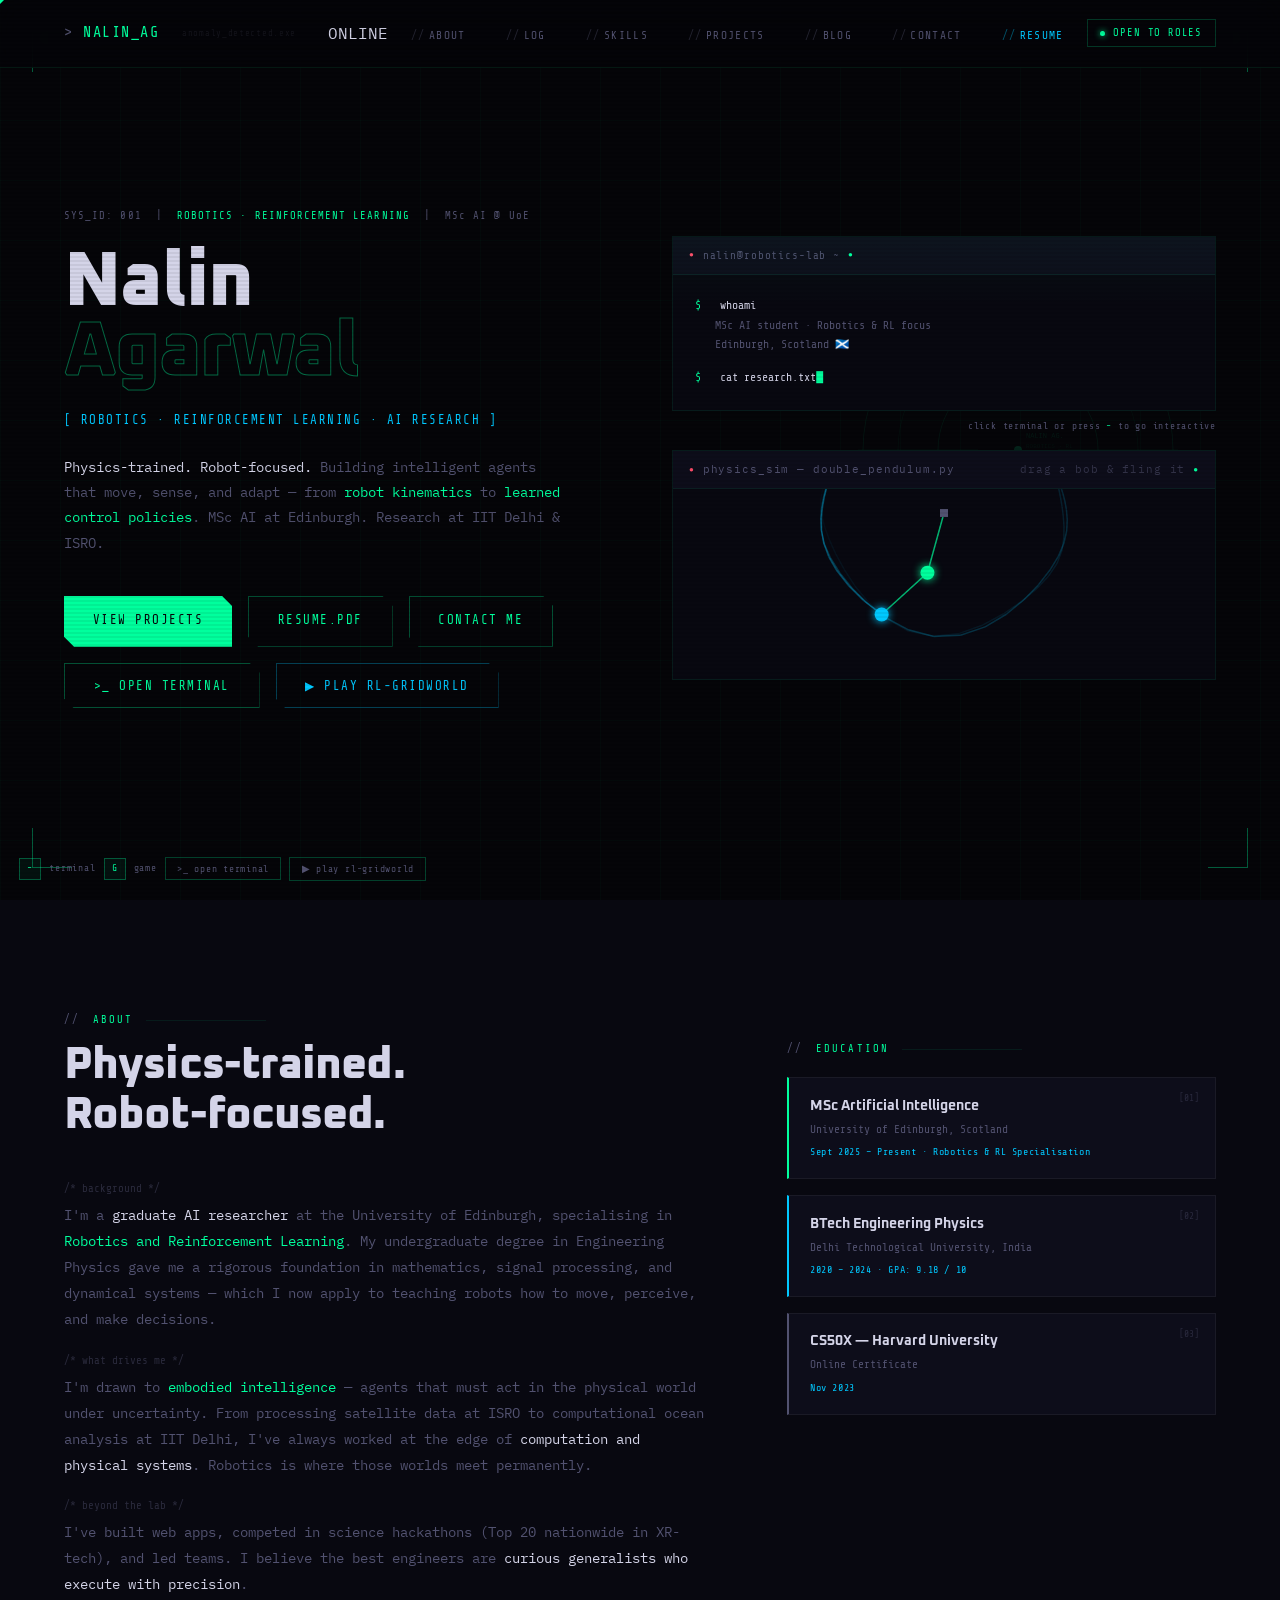
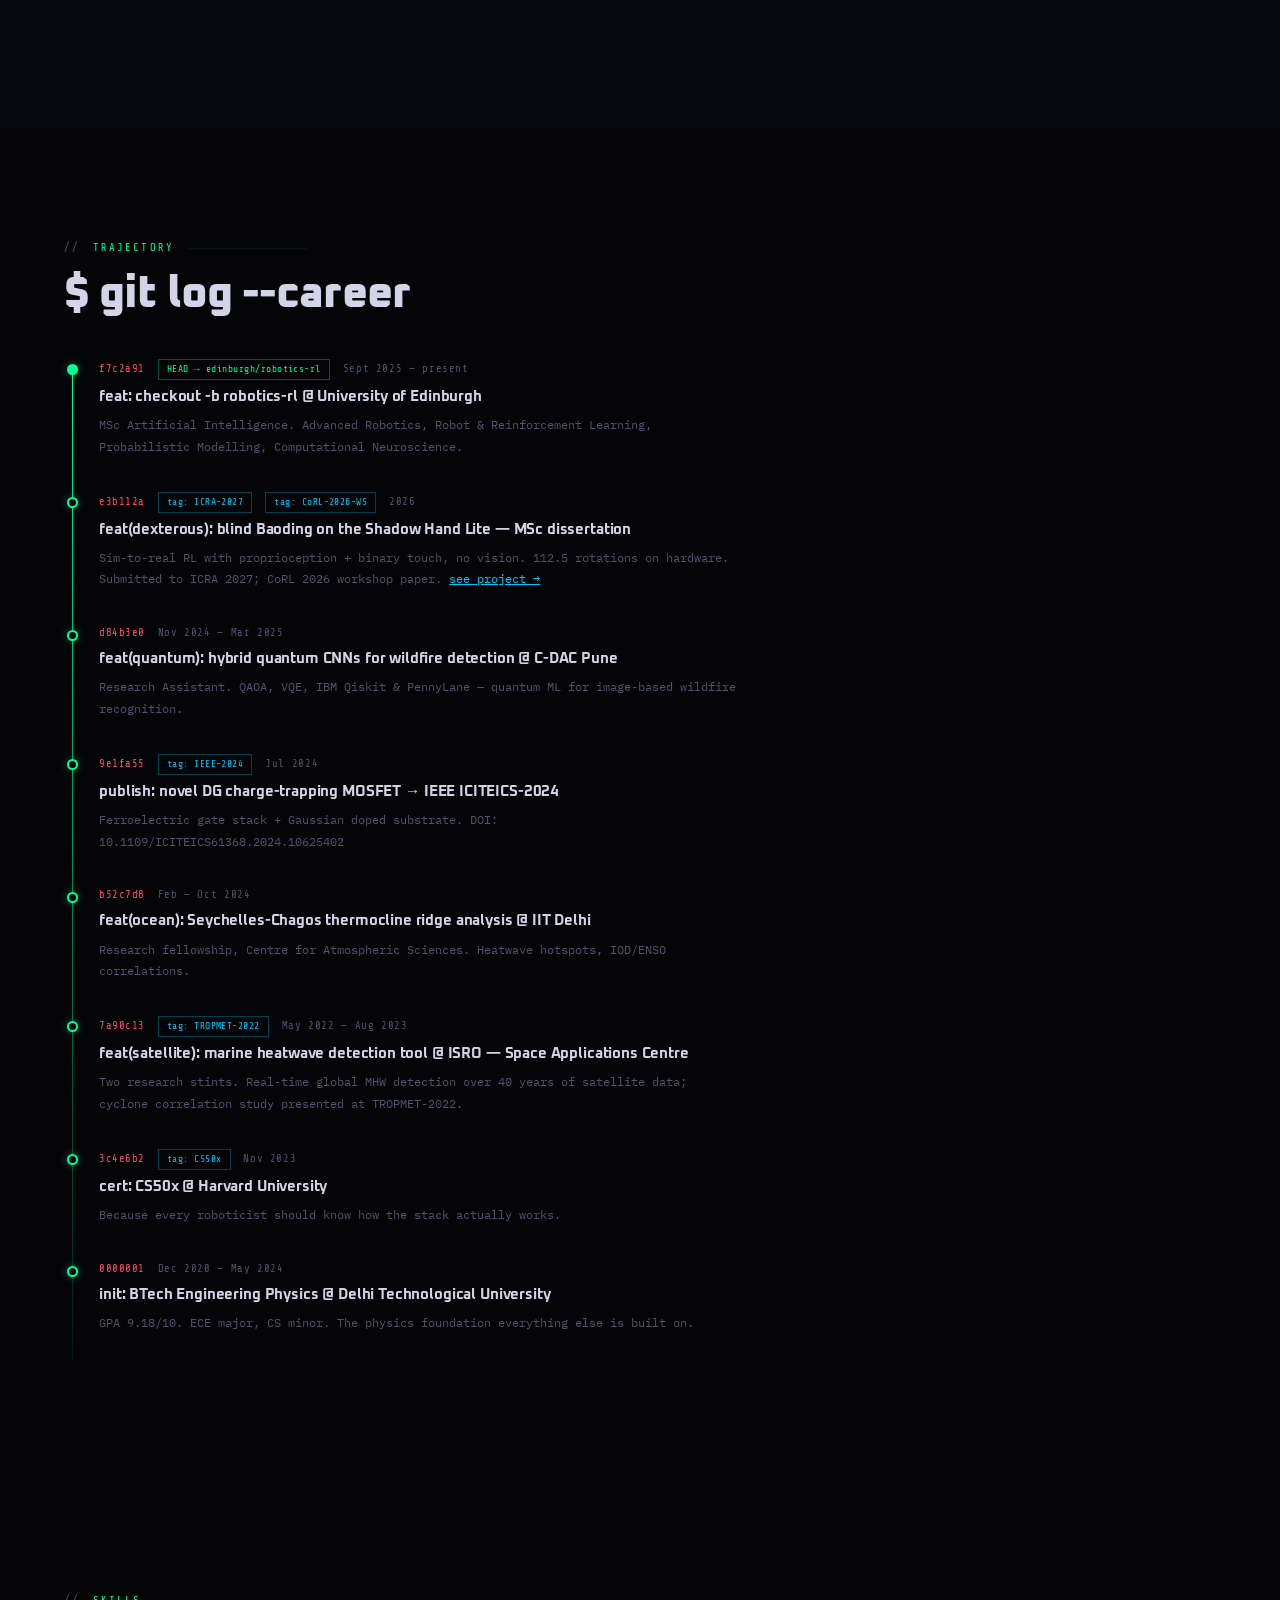
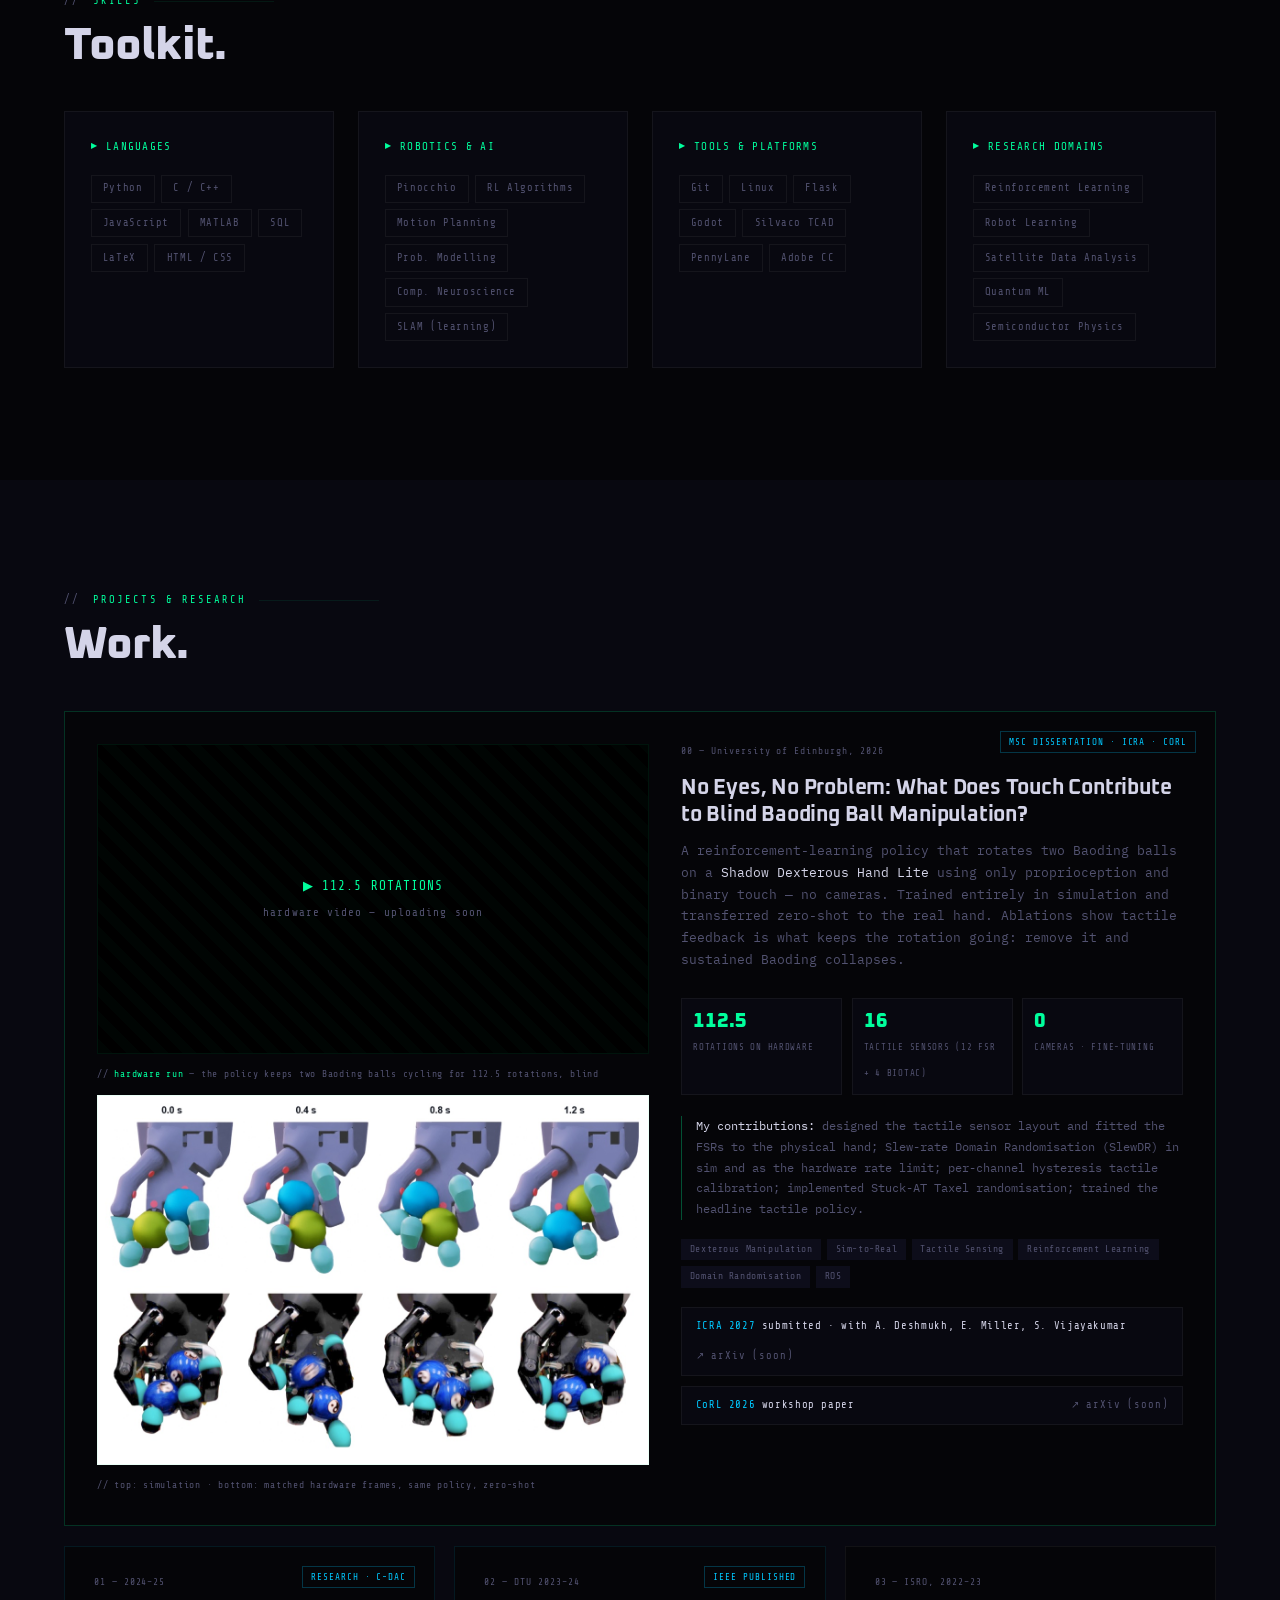
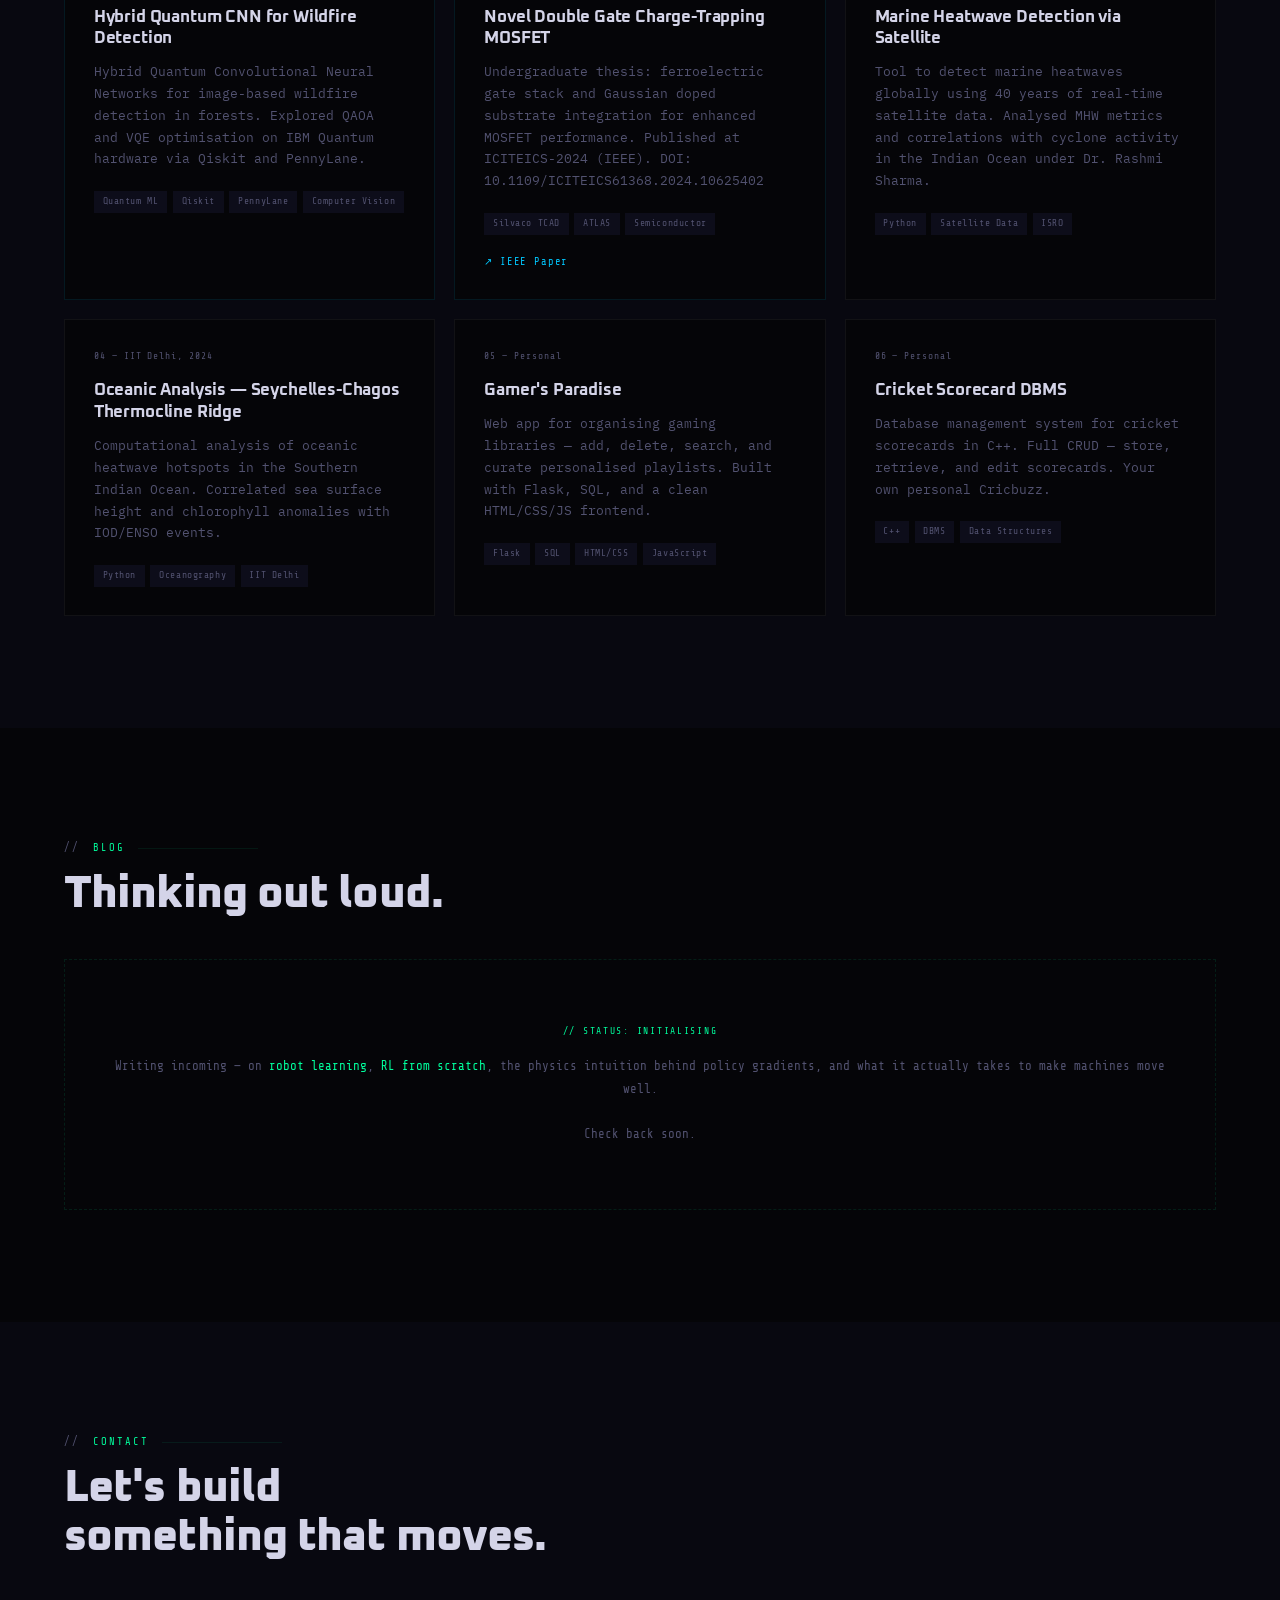
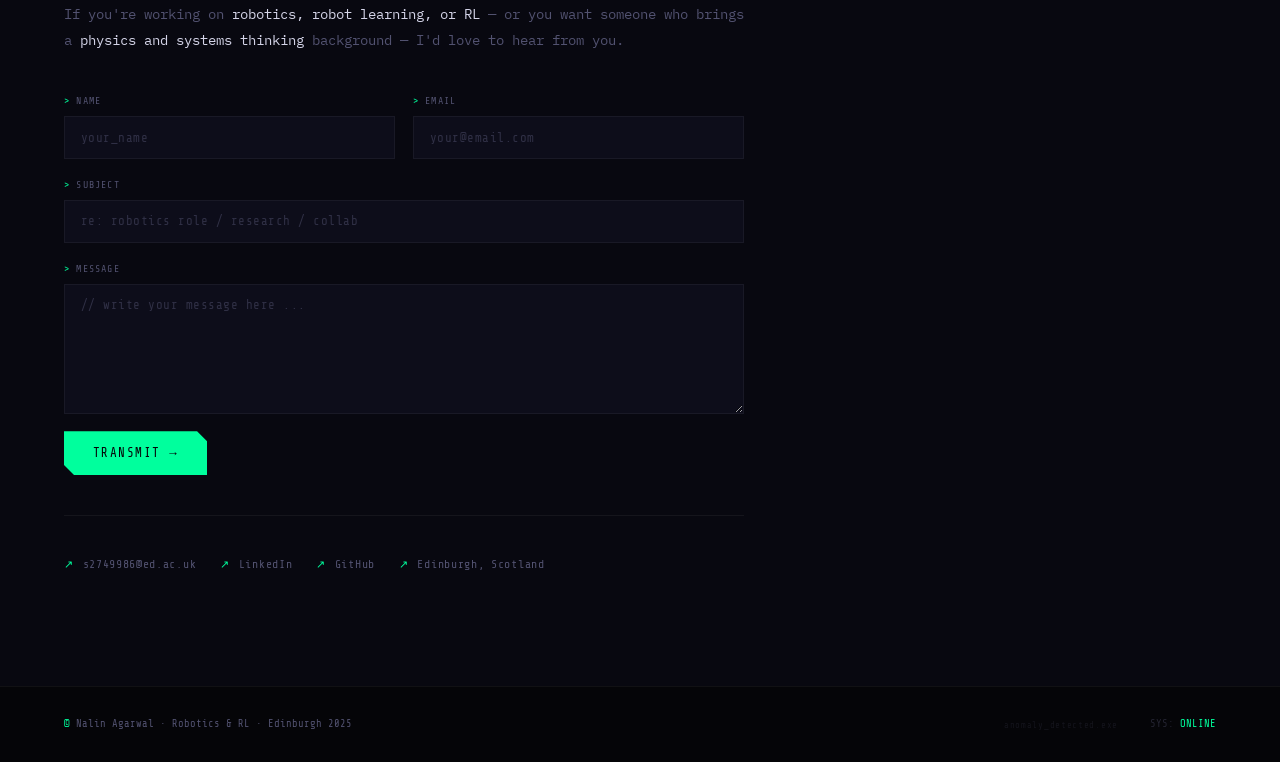
==== commit 366f9ffb: "Add the Baoding dissertation project and publication placeholders. Co-authored-by: Cursor <cursorage" ====
--- a/index.html
+++ b/index.html
@@ -108,6 +108,35 @@
     .project-card.featured{border-color:rgba(0,200,255,0.1);}
     .project-card.featured::before{background:linear-gradient(90deg,transparent,var(--accent2),transparent);}
     .project-card.featured:hover{border-color:rgba(0,200,255,0.25);}
+    .project-card.hero-project{grid-column:1/-1;display:grid;grid-template-columns:1.1fr 1fr;gap:2rem;padding:2rem;border-color:rgba(0,255,157,0.18);}
+    .project-card.hero-project:hover{transform:none;border-color:rgba(0,255,157,0.3);}
+    .hp-media{display:flex;flex-direction:column;gap:0.8rem;}
+    .hp-video{position:relative;background:#000;border:1px solid var(--border);aspect-ratio:16/9;overflow:hidden;}
+    .hp-video video{width:100%;height:100%;object-fit:contain;display:block;background:#000;}
+    .hp-video-fallback{position:absolute;inset:0;display:none;flex-direction:column;align-items:center;justify-content:center;gap:0.5rem;font-family:var(--font-tech);font-size:0.68rem;color:var(--muted);letter-spacing:0.1em;text-align:center;background:repeating-linear-gradient(45deg,rgba(0,255,157,0.02) 0 10px,transparent 10px 20px);}
+    .hp-video-fallback b{color:var(--accent);font-weight:400;font-size:0.8rem;}
+    .hp-video.missing video{display:none;}
+    .hp-video.missing .hp-video-fallback{display:flex;}
+    .hp-video-cap{font-family:var(--font-tech);font-size:0.6rem;color:var(--muted);letter-spacing:0.08em;}
+    .hp-video-cap span{color:var(--accent);}
+    .hp-figure{background:#fff;border:1px solid var(--border);}
+    .hp-figure img{width:100%;display:block;}
+    .hp-info{display:flex;flex-direction:column;}
+    .hp-info .project-title{font-size:1.3rem;}
+    .hp-stats{display:grid;grid-template-columns:repeat(3,1fr);gap:0.6rem;margin:0.4rem 0 1.3rem;}
+    .hp-stat{border:1px solid var(--border2);padding:0.7rem;background:var(--surface);}
+    .hp-stat b{display:block;font-family:var(--font-display);font-weight:800;font-size:1.25rem;color:var(--accent);line-height:1.1;}
+    .hp-stat span{font-family:var(--font-tech);font-size:0.56rem;color:var(--muted);letter-spacing:0.08em;text-transform:uppercase;}
+    .hp-role{font-family:var(--font-mono);font-size:0.76rem;color:var(--muted);line-height:1.7;margin-bottom:1.2rem;padding-left:0.9rem;border-left:1px solid rgba(0,255,157,0.3);}
+    .hp-role strong{color:var(--text);font-weight:400;}
+    .hp-pubs{display:flex;flex-direction:column;gap:0.6rem;margin-top:1.2rem;}
+    .hp-pub{display:flex;align-items:center;justify-content:space-between;gap:0.8rem;flex-wrap:wrap;border:1px solid var(--border2);padding:0.65rem 0.85rem;background:var(--surface);}
+    .hp-pub-venue{font-family:var(--font-tech);font-size:0.66rem;color:var(--text);letter-spacing:0.06em;}
+    .hp-pub-venue em{font-style:normal;color:var(--accent2);margin-right:0.4rem;}
+    .hp-pub-links{display:flex;gap:0.8rem;}
+    .project-link.pending{color:var(--muted);cursor:not-allowed;}
+    .project-link.pending:hover{opacity:1;}
+    @media(max-width:900px){.project-card.hero-project{grid-template-columns:1fr;padding:1.4rem;}.hp-stats{grid-template-columns:repeat(3,1fr);}}
     .project-badge{position:absolute;top:1.2rem;right:1.2rem;font-family:var(--font-tech);font-size:0.58rem;color:var(--accent2);border:1px solid rgba(0,200,255,0.25);padding:0.18rem 0.5rem;letter-spacing:0.1em;text-transform:uppercase;}
     .project-num{font-family:var(--font-tech);font-size:0.6rem;color:var(--muted);letter-spacing:0.1em;margin-bottom:1rem;}
     .project-title{font-family:var(--font-display);font-weight:700;font-size:1.05rem;letter-spacing:-0.01em;margin-bottom:0.7rem;line-height:1.3;}
@@ -274,7 +303,7 @@
         <div class="terminal-body" id="heroTermBody">
           <div class="tb" data-cmd="whoami"><div class="t-line"><span class="t-prompt">$</span><span class="t-cmd">&nbsp;</span></div><div class="t-out">MSc AI student · Robotics &amp; RL focus<br>Edinburgh, Scotland 🏴󠁧󠁢󠁳󠁣󠁴󠁿</div></div>
           <div class="tb" data-cmd="cat research.txt"><div class="t-line"><span class="t-prompt">$</span><span class="t-cmd">&nbsp;</span></div><div class="t-out">Focus: <span>Robot Learning · RL Policies · Motion Planning</span><br>Tools: <span>Pinocchio · Python · C++ · Linux</span><br>Prior: <span>ISRO · IIT Delhi · C-DAC</span></div></div>
-          <div class="tb" data-cmd="cat publications.txt"><div class="t-line"><span class="t-prompt">$</span><span class="t-cmd">&nbsp;</span></div><div class="t-out">[2024] IEEE ICITEICS — <span>Novel DG MOSFET</span><br>[2022] TROPMET — <span>Marine Heatwaves &amp; Cyclones</span></div></div>
+          <div class="tb" data-cmd="cat publications.txt"><div class="t-line"><span class="t-prompt">$</span><span class="t-cmd">&nbsp;</span></div><div class="t-out">[2026] ICRA (sub.) · CoRL WS — <span>Blind Baoding, Shadow Hand</span><br>[2024] IEEE ICITEICS — <span>Novel DG MOSFET</span><br>[2022] TROPMET — <span>Marine Heatwaves &amp; Cyclones</span></div></div>
           <div class="tb" data-cmd="status --jobs"><div class="t-line"><span class="t-prompt">$</span><span class="t-cmd">&nbsp;</span></div><div class="t-out"><span>AVAILABLE</span> — Robotics / RL roles, research positions</div></div>
         </div>
       </div>
@@ -318,6 +347,11 @@
         <div class="git-desc">MSc Artificial Intelligence. Advanced Robotics, Robot &amp; Reinforcement Learning, Probabilistic Modelling, Computational Neuroscience.</div>
       </div>
       <div class="git-commit reveal">
+        <div class="git-meta"><span class="git-hash">e3b112a</span><span class="git-branch tag">tag: ICRA-2027</span><span class="git-branch tag">tag: CoRL-2026-WS</span><span class="git-date">2026</span></div>
+        <div class="git-title">feat(dexterous): blind Baoding on the Shadow Hand Lite — MSc dissertation</div>
+        <div class="git-desc">Sim-to-real RL with proprioception + binary touch, no vision. 112.5 rotations on hardware. Submitted to ICRA 2027; CoRL 2026 workshop paper. <a href="#dissertation" style="color:var(--accent2)">see project →</a></div>
+      </div>
+      <div class="git-commit reveal">
         <div class="git-meta"><span class="git-hash">d84b3e0</span><span class="git-date">Nov 2024 — Mar 2025</span></div>
         <div class="git-title">feat(quantum): hybrid quantum CNNs for wildfire detection @ C-DAC Pune</div>
         <div class="git-desc">Research Assistant. QAOA, VQE, IBM Qiskit &amp; PennyLane — quantum ML for image-based wildfire recognition.</div>
@@ -363,6 +397,34 @@
     <div class="section-label">Projects & Research</div>
     <h2 class="section-title reveal">Work.</h2>
     <div class="projects-grid">
+      <div class="project-card hero-project reveal" id="dissertation">
+        <div class="hp-media">
+          <div class="hp-video" id="baodingVideo">
+            <video src="media/baoding_112_rotations.mp4" controls muted loop playsinline preload="metadata"></video>
+            <div class="hp-video-fallback"><b>▶ 112.5 ROTATIONS</b>hardware video — uploading soon</div>
+          </div>
+          <div class="hp-video-cap">// <span>hardware run</span> — the policy keeps two Baoding balls cycling for 112.5 rotations, blind</div>
+          <div class="hp-figure"><img src="media/baoding_sim_hw.jpg" alt="Simulated (top) and hardware (bottom) Shadow Hand Lite rotating two Baoding balls under the same policy, frames at 0.0, 0.4, 0.8 and 1.2 seconds" loading="lazy"/></div>
+          <div class="hp-video-cap">// top: simulation · bottom: matched hardware frames, same policy, zero-shot</div>
+        </div>
+        <div class="hp-info">
+          <span class="project-badge">MSc Dissertation · ICRA · CoRL</span>
+          <div class="project-num">00 — University of Edinburgh, 2026</div>
+          <div class="project-title">No Eyes, No Problem: What Does Touch Contribute to Blind Baoding Ball Manipulation?</div>
+          <div class="project-desc">A reinforcement-learning policy that rotates two Baoding balls on a <strong style="color:var(--text);font-weight:400">Shadow Dexterous Hand Lite</strong> using only proprioception and binary touch — no cameras. Trained entirely in simulation and transferred zero-shot to the real hand. Ablations show tactile feedback is what keeps the rotation going: remove it and sustained Baoding collapses.</div>
+          <div class="hp-stats">
+            <div class="hp-stat"><b>112.5</b><span>rotations on hardware</span></div>
+            <div class="hp-stat"><b>16</b><span>tactile sensors (12 FSR + 4 BioTac)</span></div>
+            <div class="hp-stat"><b>0</b><span>cameras · fine-tuning</span></div>
+          </div>
+          <div class="hp-role"><strong>My contributions:</strong> designed the tactile sensor layout and fitted the FSRs to the physical hand; Slew-rate Domain Randomisation (SlewDR) in sim and as the hardware rate limit; per-channel hysteresis tactile calibration; implemented Stuck-AT Taxel randomisation; trained the headline tactile policy.</div>
+          <div class="project-tags"><span class="project-tag">Dexterous Manipulation</span><span class="project-tag">Sim-to-Real</span><span class="project-tag">Tactile Sensing</span><span class="project-tag">Reinforcement Learning</span><span class="project-tag">Domain Randomisation</span><span class="project-tag">ROS</span></div>
+          <div class="hp-pubs">
+            <div class="hp-pub"><div class="hp-pub-venue"><em>ICRA 2027</em>submitted · with A. Deshmukh, E. Miller, S. Vijayakumar</div><div class="hp-pub-links"><a href="#arxiv-icra" class="project-link pending" aria-disabled="true">↗ arXiv (soon)</a></div></div>
+            <div class="hp-pub"><div class="hp-pub-venue"><em>CoRL 2026</em>workshop paper</div><div class="hp-pub-links"><a href="#arxiv-corl" class="project-link pending" aria-disabled="true">↗ arXiv (soon)</a></div></div>
+          </div>
+        </div>
+      </div>
       <div class="project-card featured reveal"><span class="project-badge">Research · C-DAC</span><div class="project-num">01 — 2024–25</div><div class="project-title">Hybrid Quantum CNN for Wildfire Detection</div><div class="project-desc">Hybrid Quantum Convolutional Neural Networks for image-based wildfire detection in forests. Explored QAOA and VQE optimisation on IBM Quantum hardware via Qiskit and PennyLane.</div><div class="project-tags"><span class="project-tag">Quantum ML</span><span class="project-tag">Qiskit</span><span class="project-tag">PennyLane</span><span class="project-tag">Computer Vision</span></div></div>
       <div class="project-card featured reveal"><span class="project-badge">IEEE Published</span><div class="project-num">02 — DTU 2023–24</div><div class="project-title">Novel Double Gate Charge-Trapping MOSFET</div><div class="project-desc">Undergraduate thesis: ferroelectric gate stack and Gaussian doped substrate integration for enhanced MOSFET performance. Published at ICITEICS-2024 (IEEE). DOI: 10.1109/ICITEICS61368.2024.10625402</div><div class="project-tags"><span class="project-tag">Silvaco TCAD</span><span class="project-tag">ATLAS</span><span class="project-tag">Semiconductor</span></div><div class="project-links"><a href="https://doi.org/10.1109/ICITEICS61368.2024.10625402" target="_blank" class="project-link">↗ IEEE Paper</a></div></div>
       <div class="project-card reveal"><div class="project-num">03 — ISRO, 2022–23</div><div class="project-title">Marine Heatwave Detection via Satellite</div><div class="project-desc">Tool to detect marine heatwaves globally using 40 years of real-time satellite data. Analysed MHW metrics and correlations with cyclone activity in the Indian Ocean under Dr. Rashmi Sharma.</div><div class="project-tags"><span class="project-tag">Python</span><span class="project-tag">Satellite Data</span><span class="project-tag">ISRO</span></div></div>
@@ -482,7 +544,8 @@
 Robotics  : Pinocchio, RL algorithms, motion planning, SLAM
 Tools     : Git, Linux, Flask, Godot, Silvaco TCAD, PennyLane
 Domains   : RL, robot learning, satellite data, quantum ML`,
-      'projects.txt':`[01] Hybrid Quantum CNN for wildfire detection  (C-DAC)
+      'projects.txt':`[00] No Eyes, No Problem — blind Baoding on Shadow Hand (MSc dissertation)
+[01] Hybrid Quantum CNN for wildfire detection  (C-DAC)
 [02] Novel Double-Gate MOSFET — IEEE published  (DTU)
 [03] Marine heatwave detection via satellite    (ISRO)
 [04] Seychelles-Chagos ocean analysis           (IIT Delhi)
@@ -494,7 +557,11 @@
 github   : <a href="https://github.com/inalinagarwal" target="_blank">github.com/inalinagarwal</a>
 location : Edinburgh, Scotland
 status   : OPEN TO ROBOTICS / RL ROLES`,
-      'publications.txt':`[2024] IEEE ICITEICS — Novel DG Charge-Trapping MOSFET
+      'publications.txt':`[2026] No Eyes, No Problem: What Does Touch Contribute to
+       Blind Baoding Ball Manipulation?
+       ICRA 2027 (submitted) · CoRL 2026 workshop
+       arXiv: coming soon
+[2024] IEEE ICITEICS — Novel DG Charge-Trapping MOSFET
        DOI: 10.1109/ICITEICS61368.2024.10625402
 [2022] TROPMET — Marine Heatwaves & Cyclone Activity`,
       'resume.pdf':'__BINARY__'
@@ -767,6 +834,15 @@
       if(km[e.key]!==undefined){e.preventDefault();humanMove(km[e.key]);}
     });
 
+    /* ================= DISSERTATION VIDEO + PENDING LINKS ================= */
+    (function(){
+      const wrap=document.getElementById('baodingVideo');
+      const v=wrap.querySelector('video');
+      v.addEventListener('error',()=>wrap.classList.add('missing'));
+      if(v.error)wrap.classList.add('missing');
+      document.querySelectorAll('a.pending').forEach(a=>a.addEventListener('click',e=>e.preventDefault()));
+    })();
+
     /* ================= HERO TERMINAL TYPING ================= */
     (function(){
       const blocks=[...document.querySelectorAll('#heroTermBody .tb')];
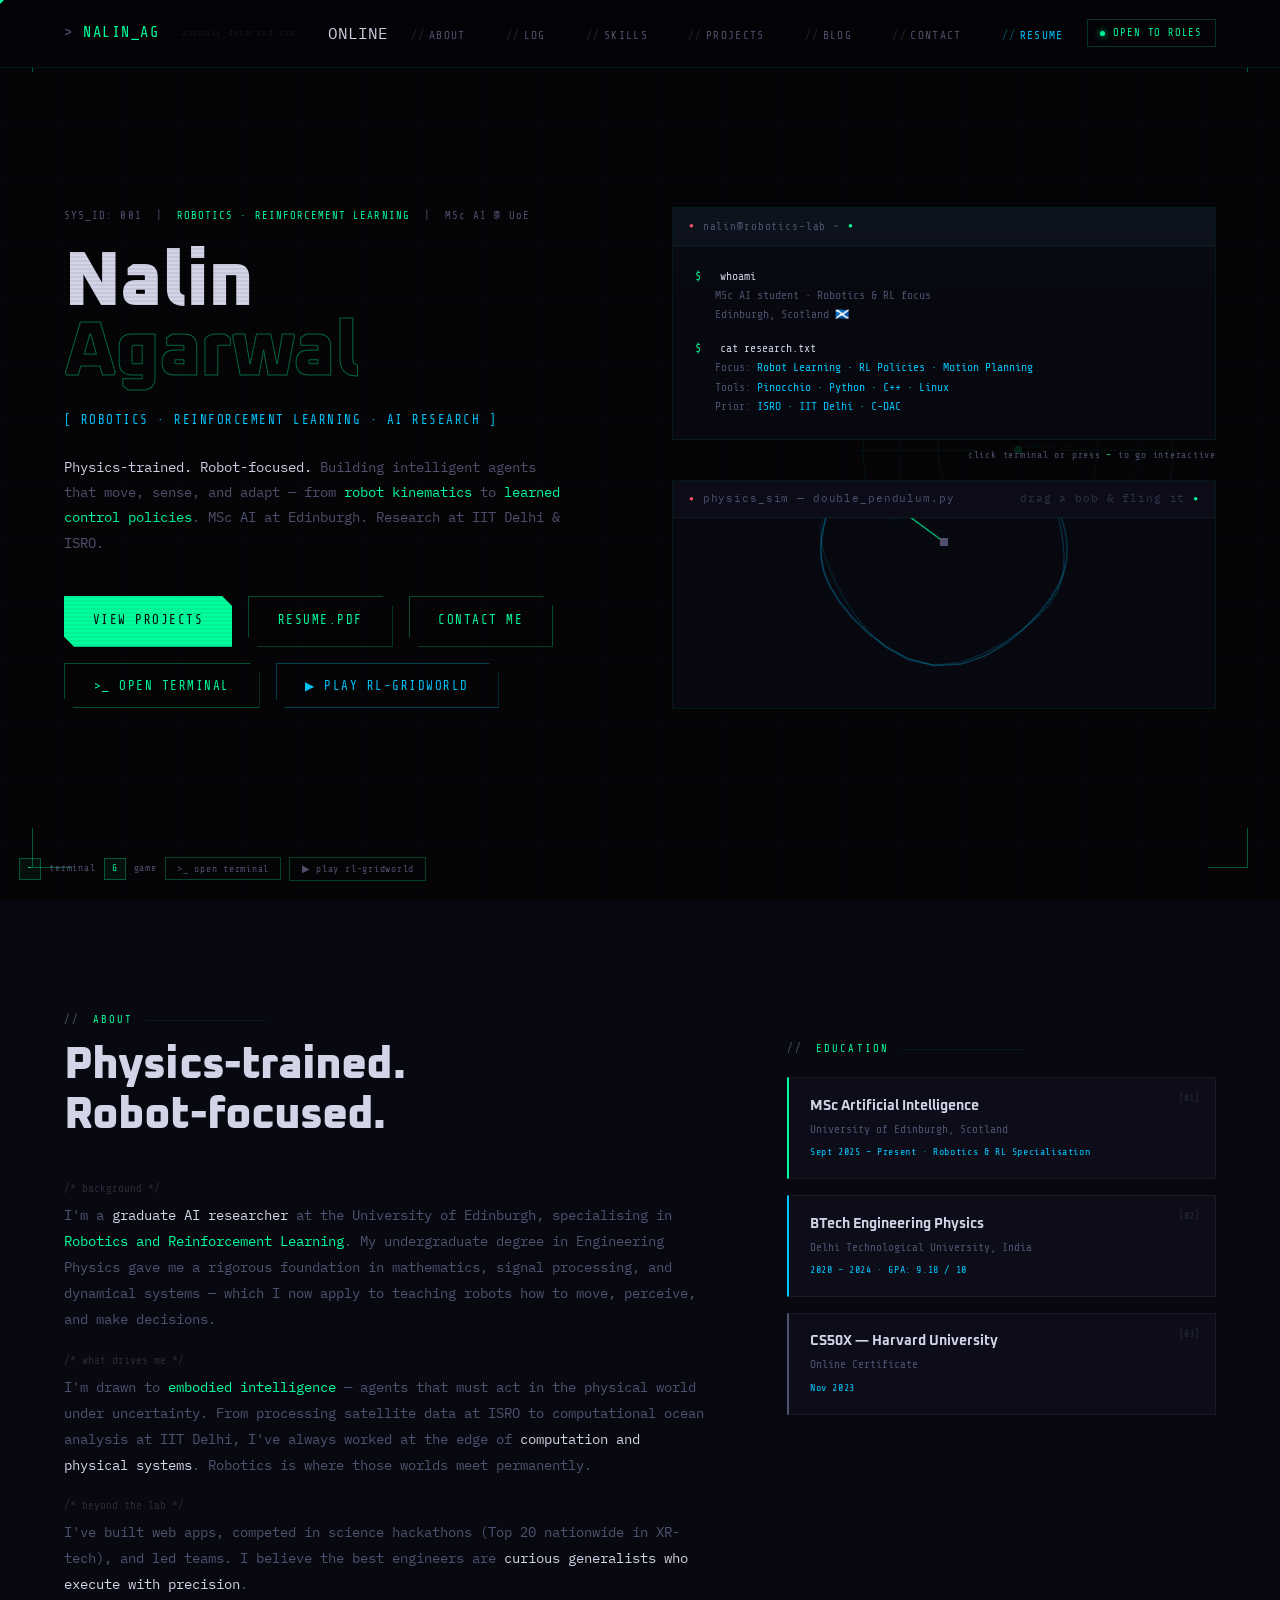
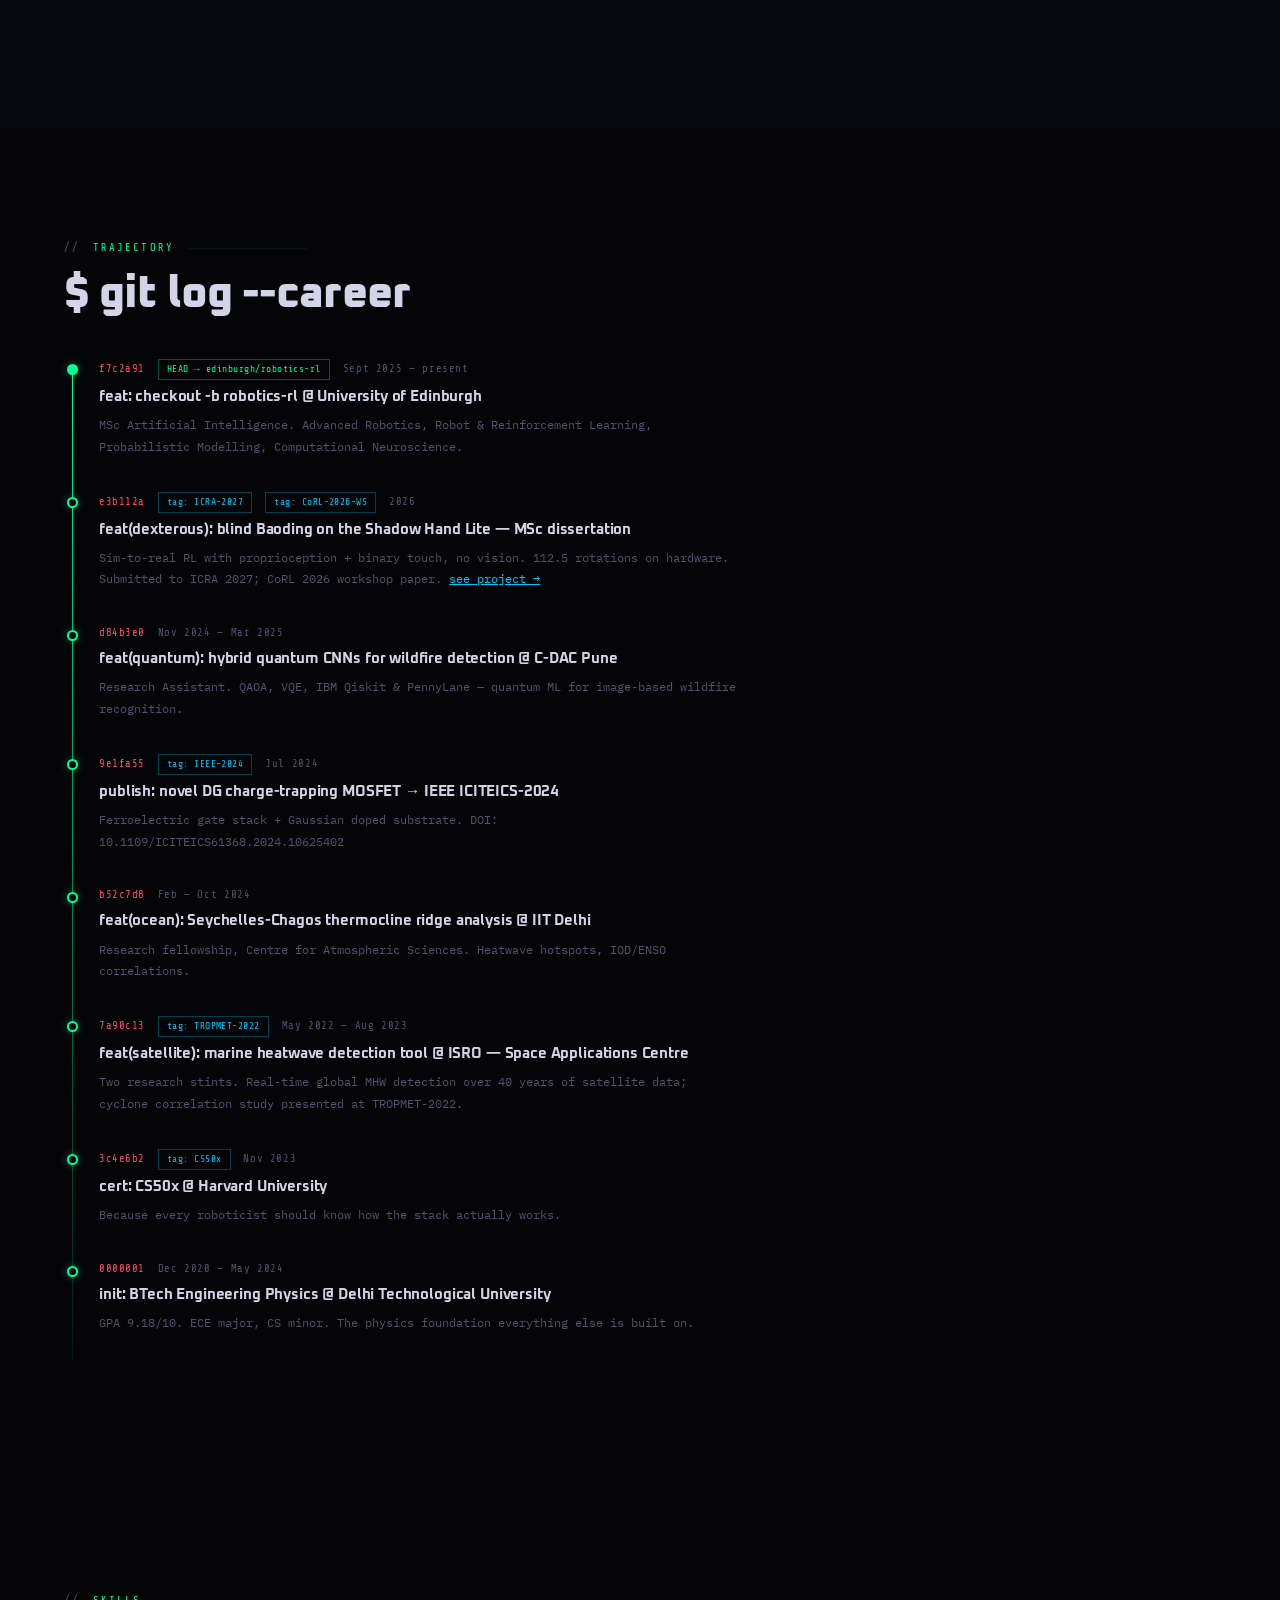
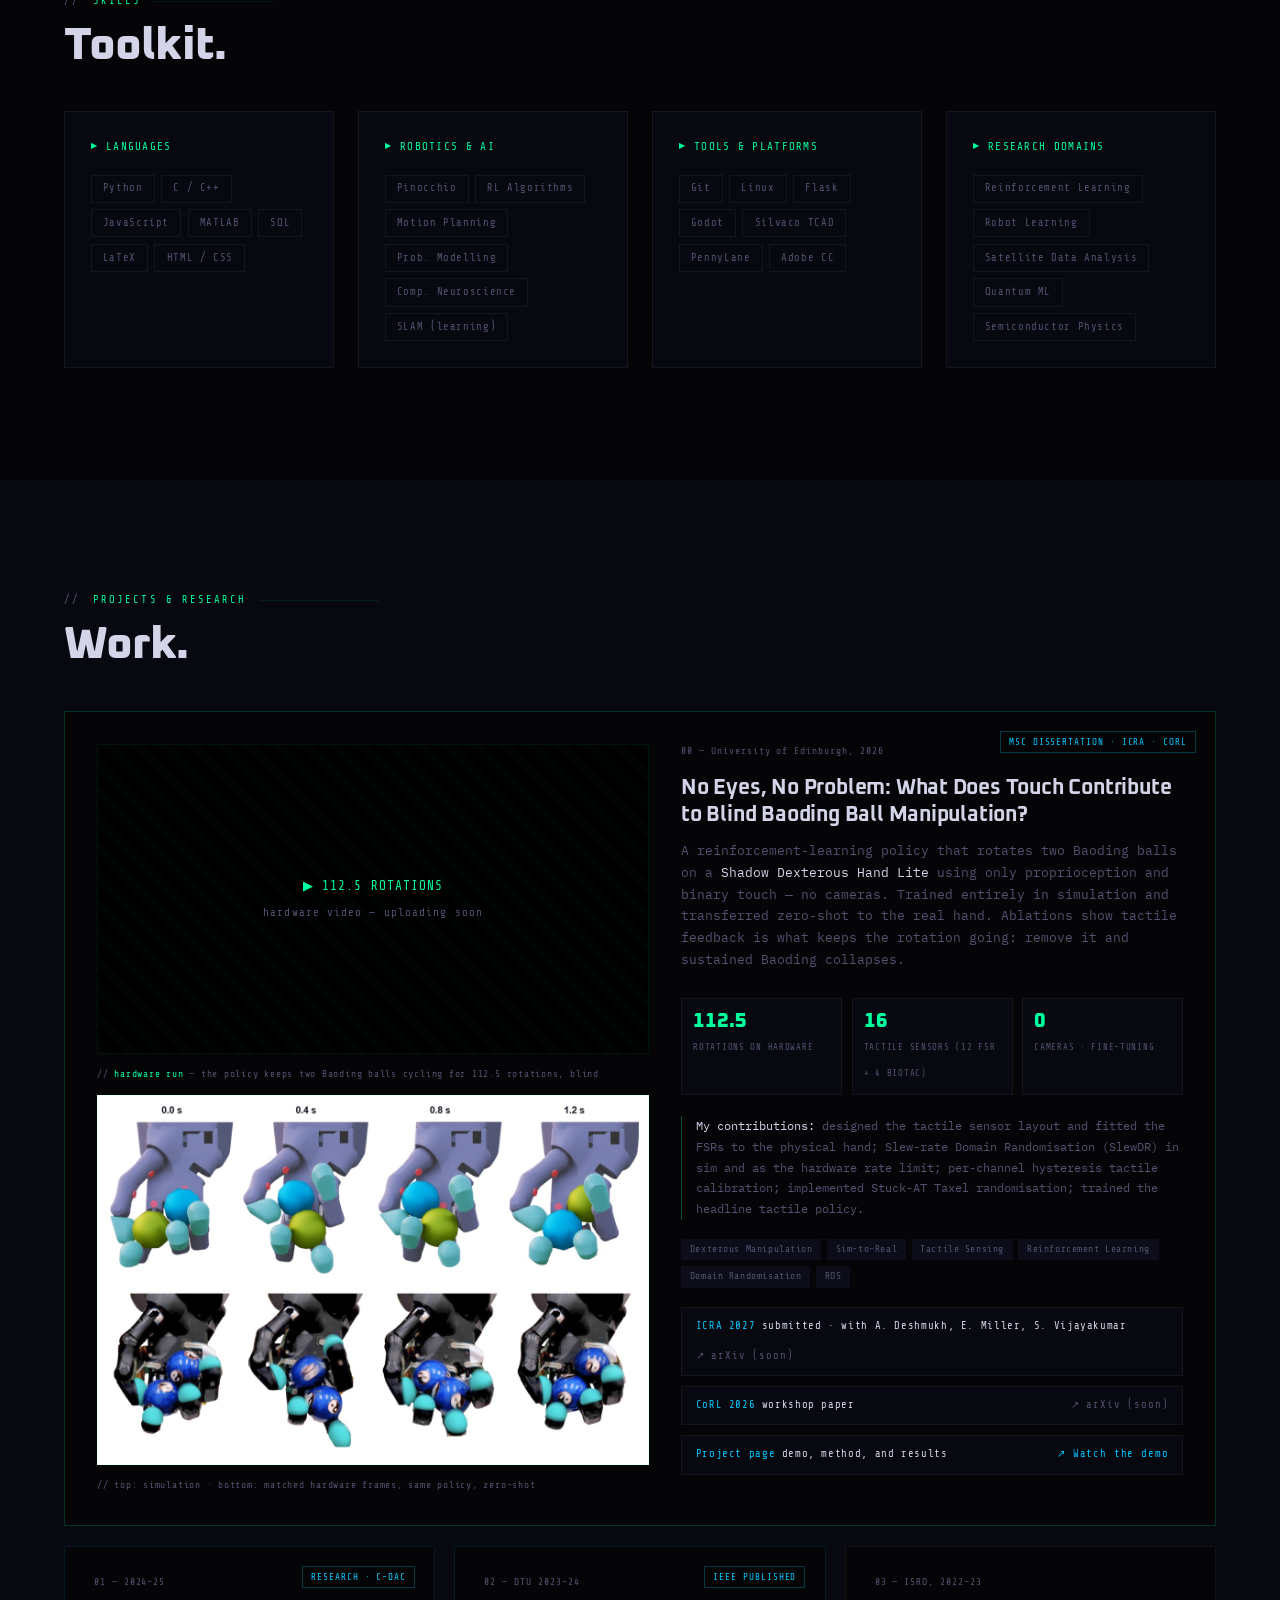
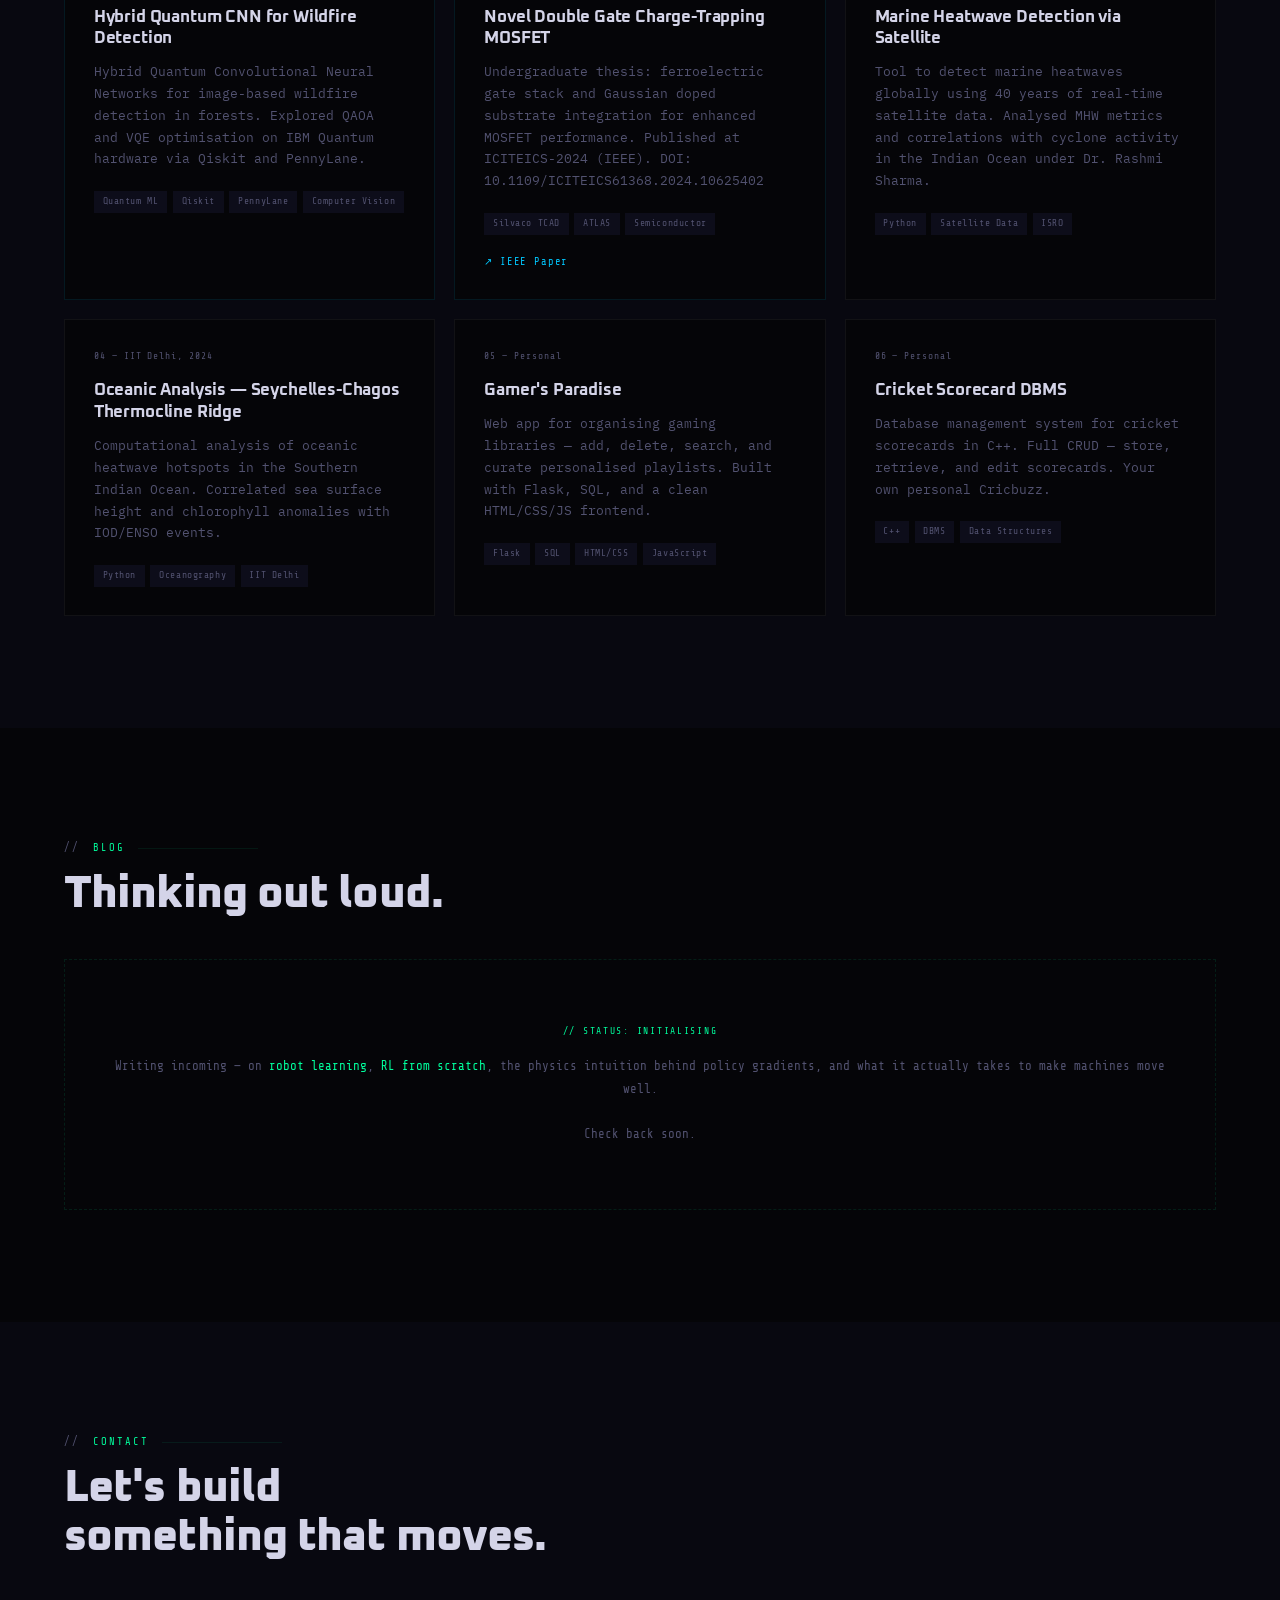
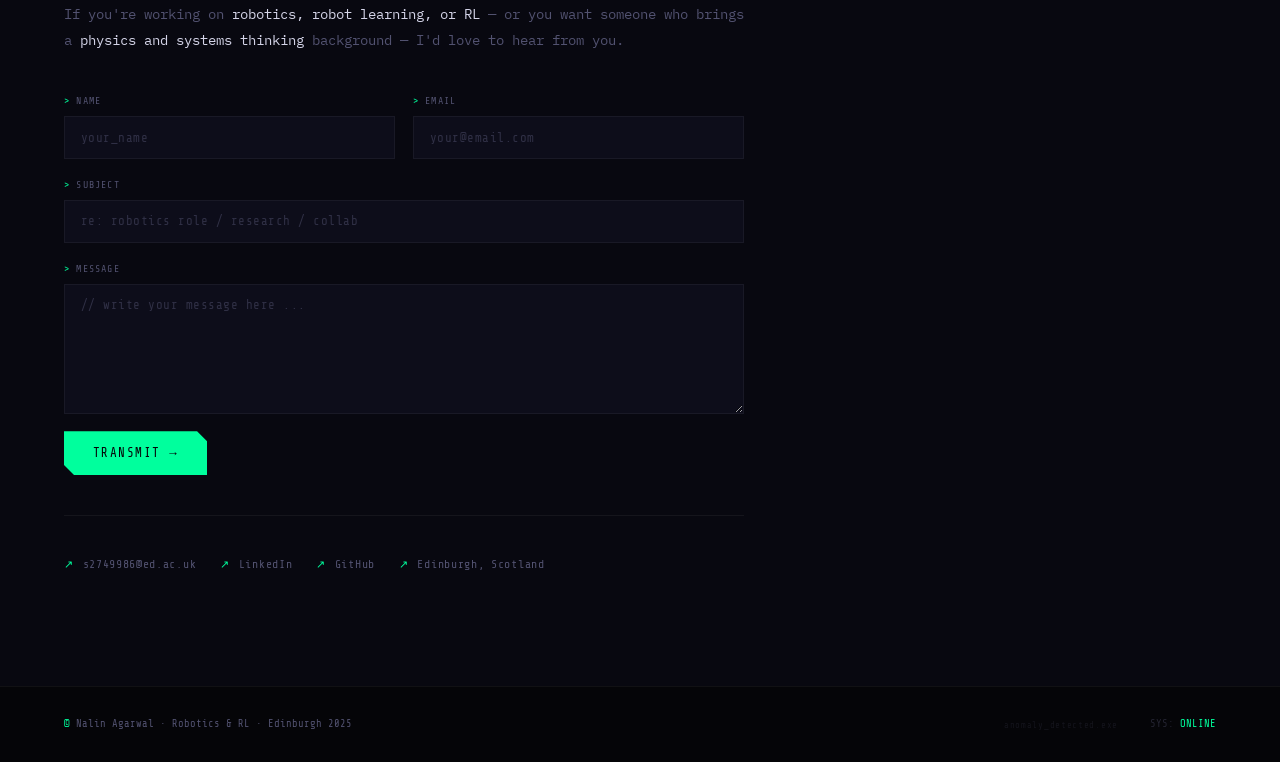
==== commit 832a4cd7: "Link the Baoding project page demo. Co-authored-by: Cursor <cursoragent@cursor.com>" ====
--- a/index.html
+++ b/index.html
@@ -422,6 +422,7 @@
           <div class="hp-pubs">
             <div class="hp-pub"><div class="hp-pub-venue"><em>ICRA 2027</em>submitted · with A. Deshmukh, E. Miller, S. Vijayakumar</div><div class="hp-pub-links"><a href="#arxiv-icra" class="project-link pending" aria-disabled="true">↗ arXiv (soon)</a></div></div>
             <div class="hp-pub"><div class="hp-pub-venue"><em>CoRL 2026</em>workshop paper</div><div class="hp-pub-links"><a href="#arxiv-corl" class="project-link pending" aria-disabled="true">↗ arXiv (soon)</a></div></div>
+            <div class="hp-pub"><div class="hp-pub-venue"><em>Project page</em>demo, method, and results</div><div class="hp-pub-links"><a href="https://theundercover01.github.io/ayushdeshmukh/projects/no-eyes-no-problem/#demo" target="_blank" rel="noopener" class="project-link">↗ Watch the demo</a></div></div>
           </div>
         </div>
       </div>
@@ -561,6 +562,7 @@
        Blind Baoding Ball Manipulation?
        ICRA 2027 (submitted) · CoRL 2026 workshop
        arXiv: coming soon
+       project page: <a href="https://theundercover01.github.io/ayushdeshmukh/projects/no-eyes-no-problem/#demo" target="_blank">theundercover01.github.io/…/no-eyes-no-problem</a>
 [2024] IEEE ICITEICS — Novel DG Charge-Trapping MOSFET
        DOI: 10.1109/ICITEICS61368.2024.10625402
 [2022] TROPMET — Marine Heatwaves & Cyclone Activity`,
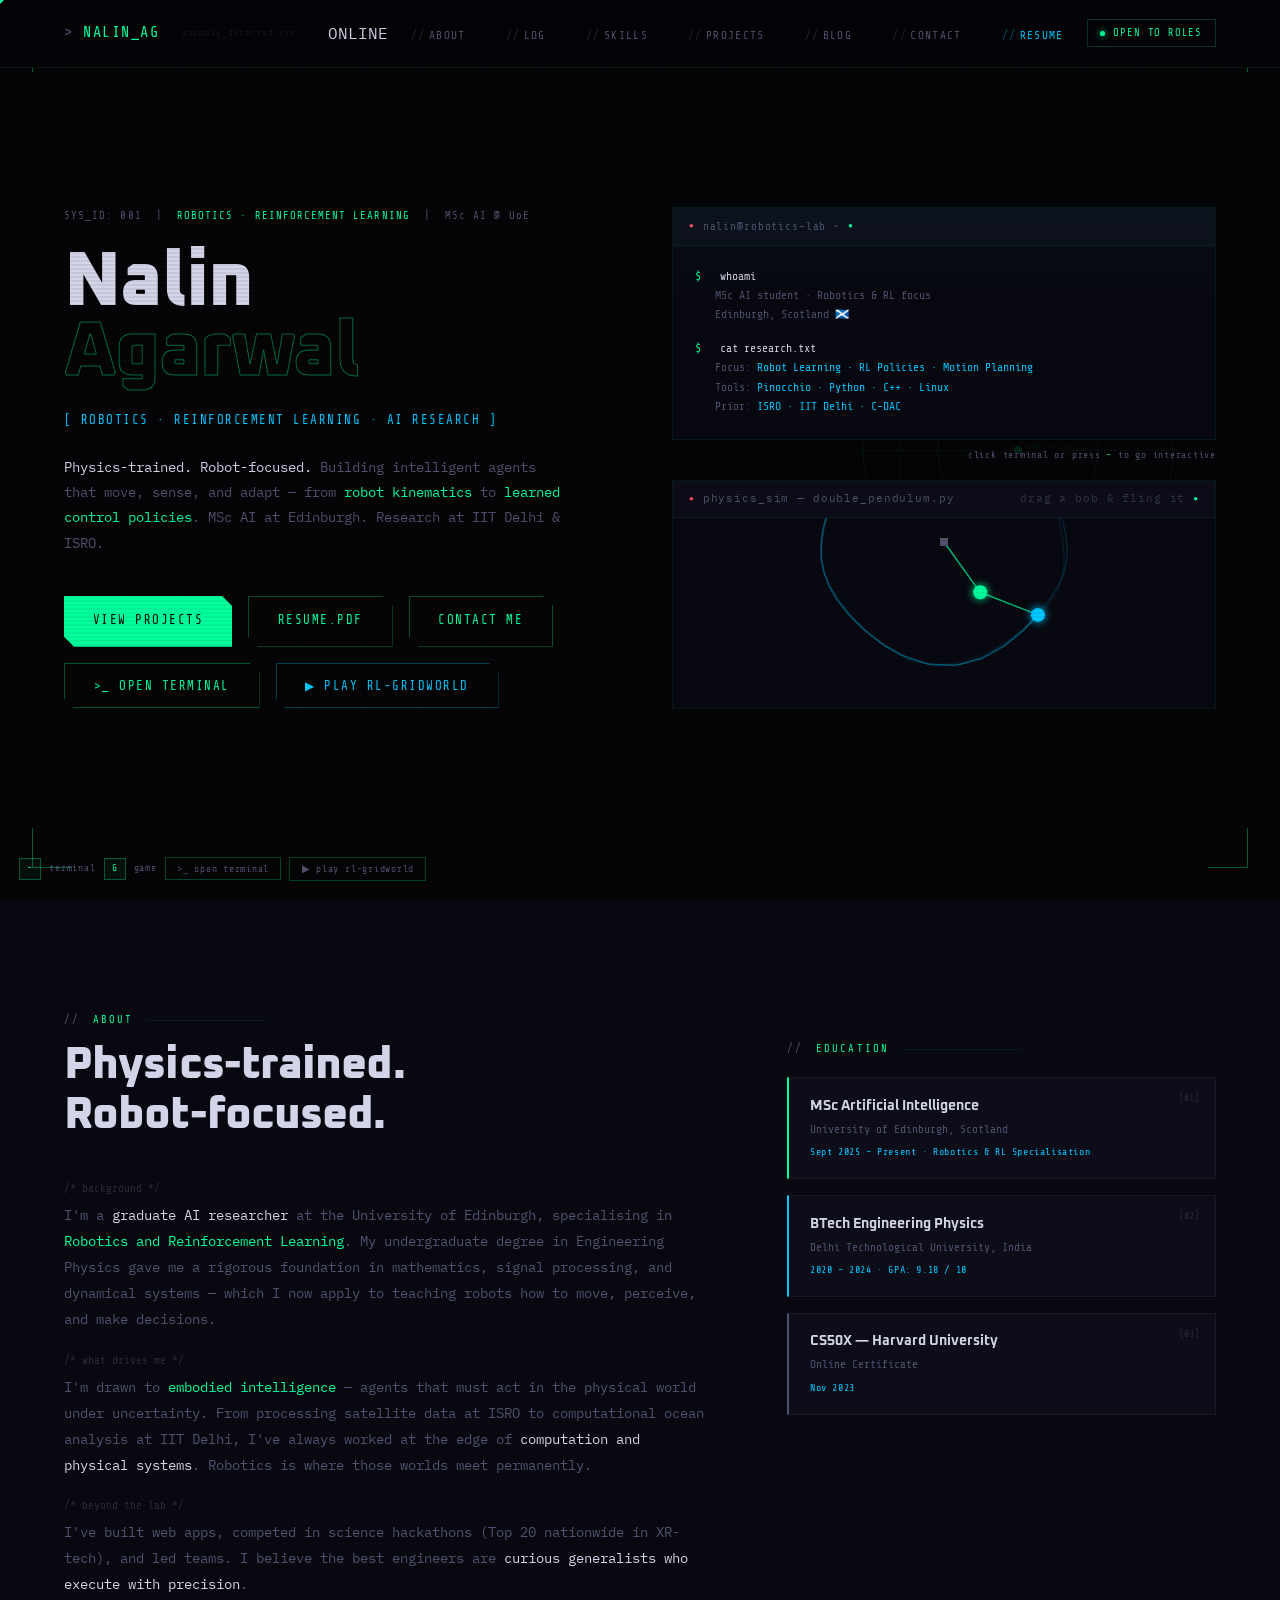
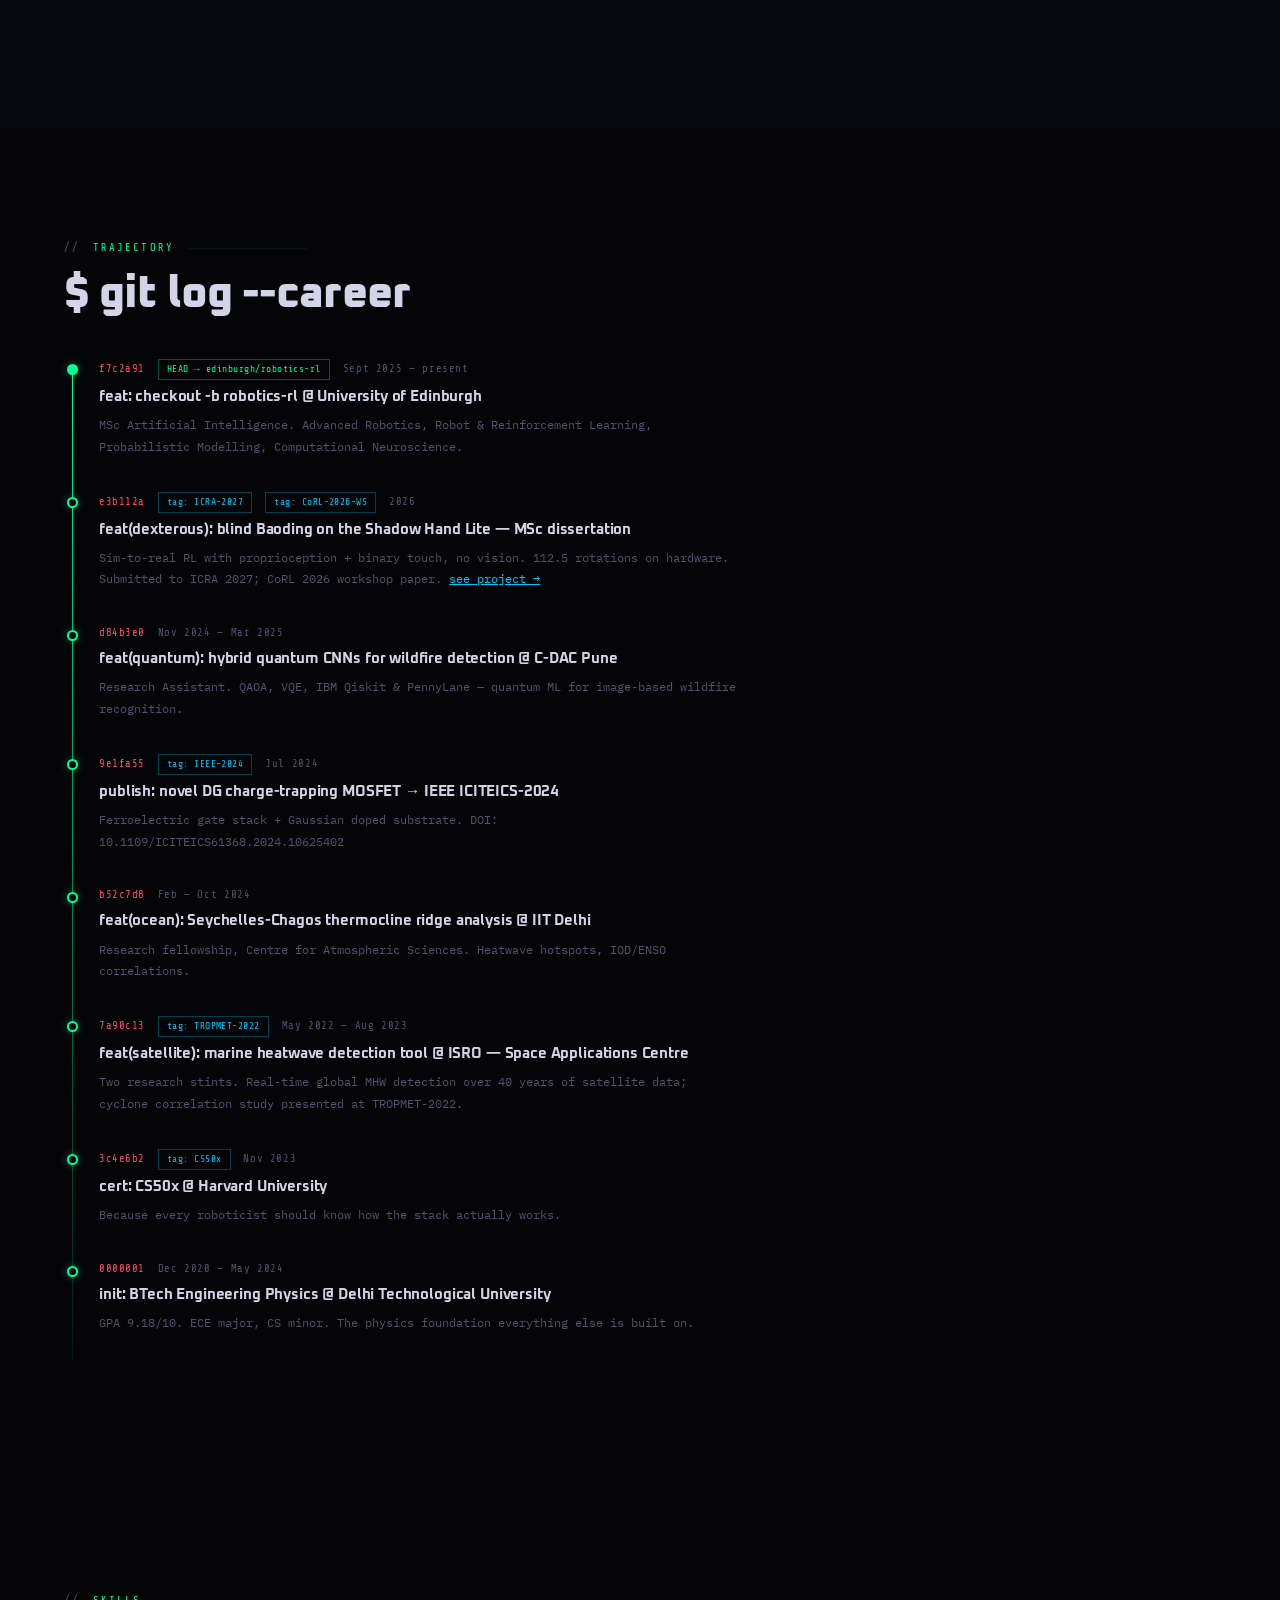
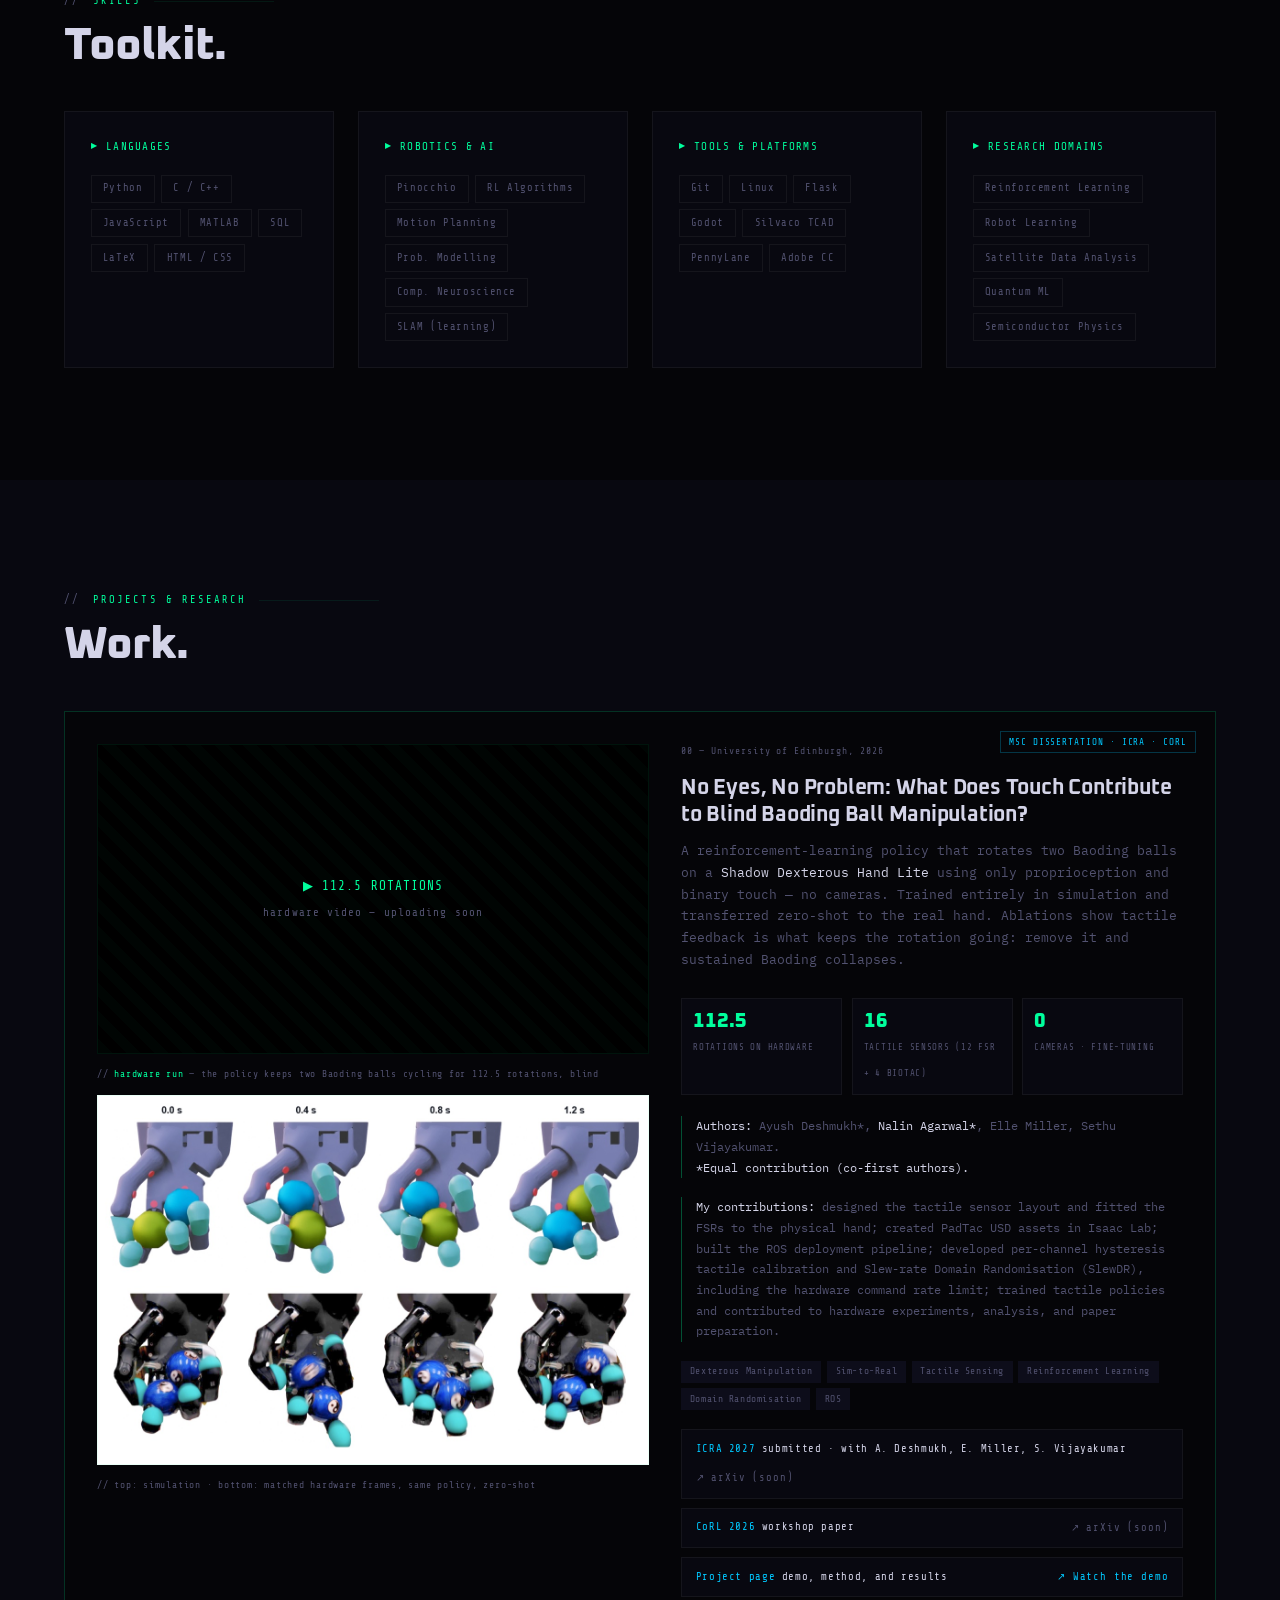
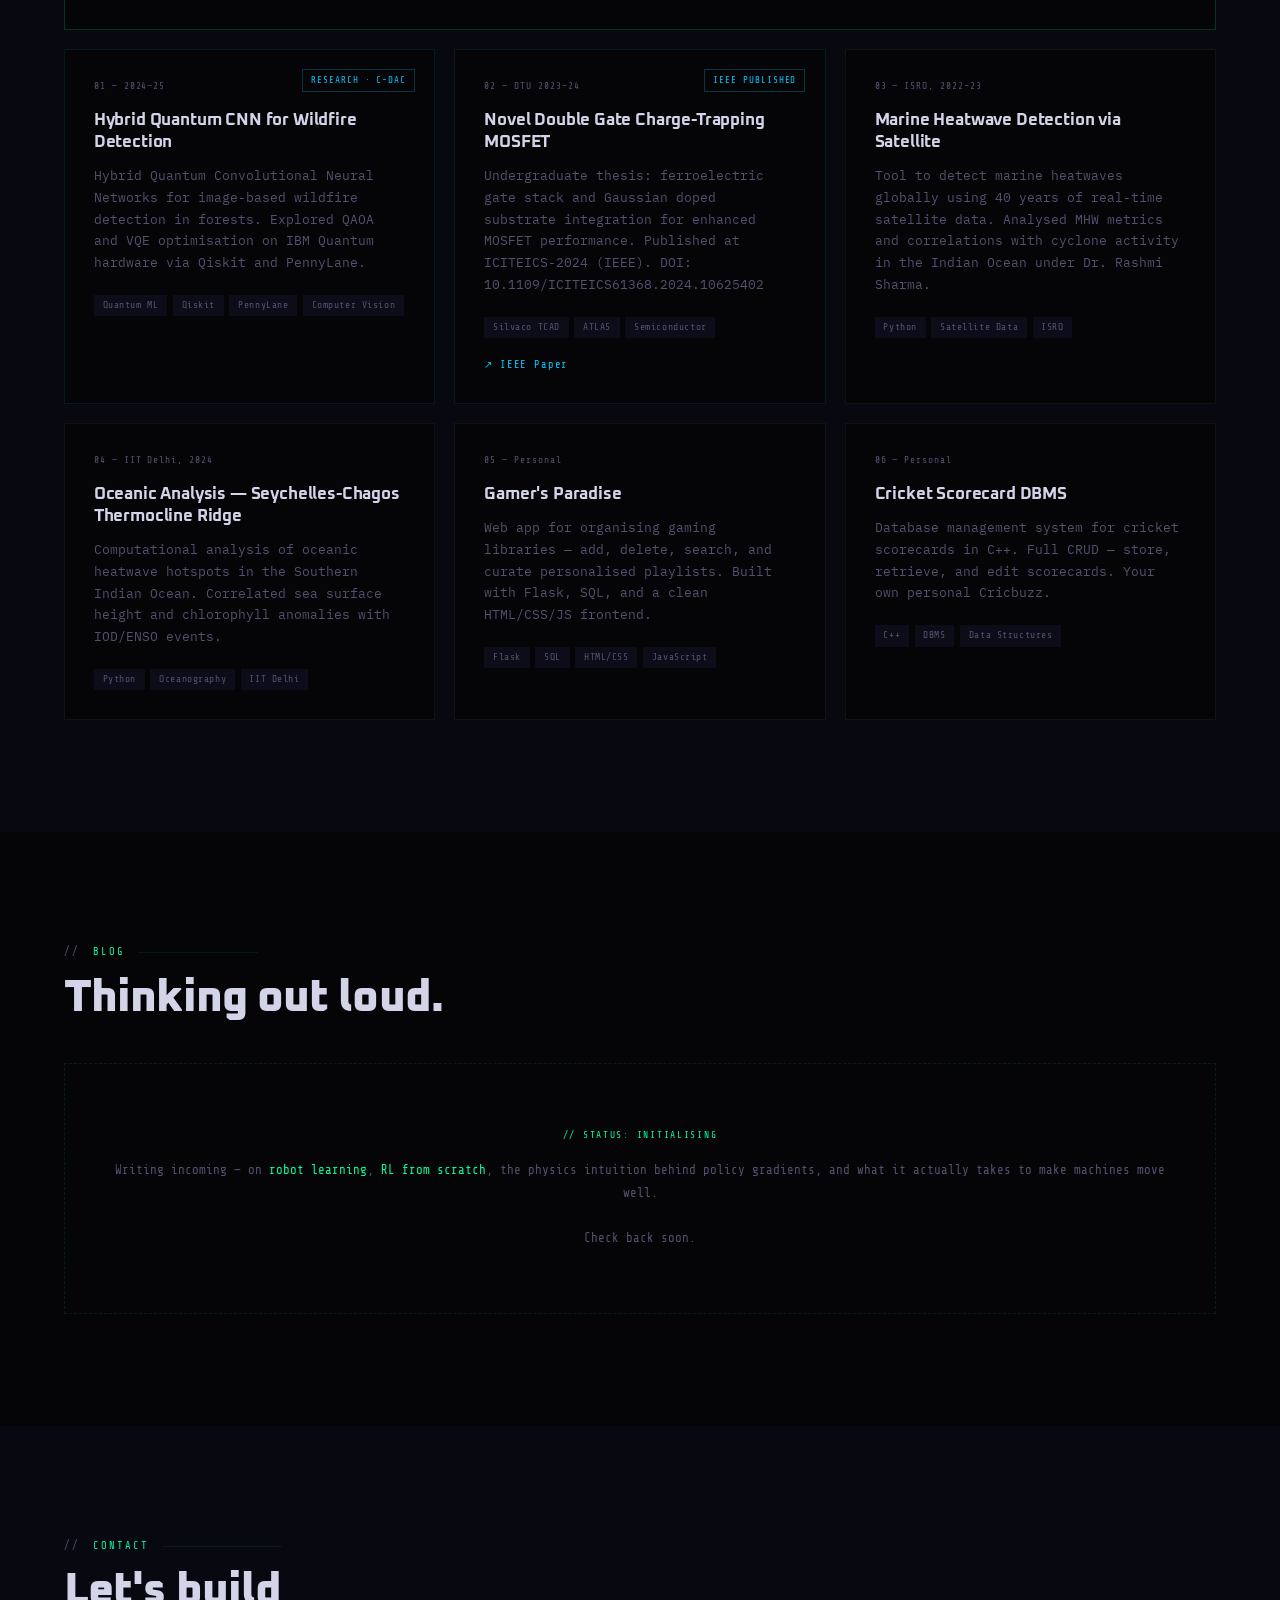
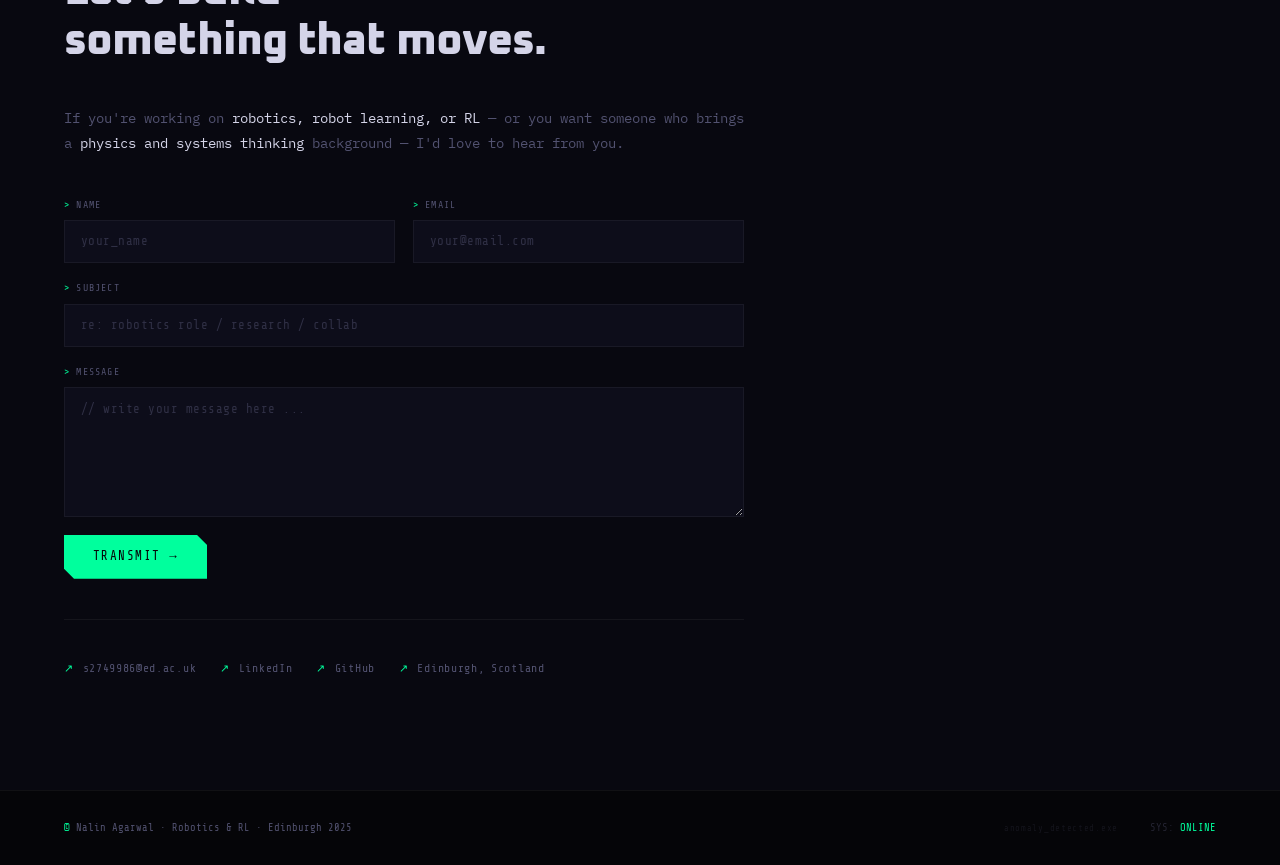
==== commit b1fbc0f1: "Correct paper contribution credit and add co-first authors" ====
--- a/index.html
+++ b/index.html
@@ -417,7 +417,8 @@
             <div class="hp-stat"><b>16</b><span>tactile sensors (12 FSR + 4 BioTac)</span></div>
             <div class="hp-stat"><b>0</b><span>cameras · fine-tuning</span></div>
           </div>
-          <div class="hp-role"><strong>My contributions:</strong> designed the tactile sensor layout and fitted the FSRs to the physical hand; Slew-rate Domain Randomisation (SlewDR) in sim and as the hardware rate limit; per-channel hysteresis tactile calibration; implemented Stuck-AT Taxel randomisation; trained the headline tactile policy.</div>
+          <div class="hp-role"><strong>Authors:</strong> Ayush Deshmukh*, <strong>Nalin Agarwal*</strong>, Elle Miller, Sethu Vijayakumar.<br><strong>*Equal contribution (co-first authors).</strong></div>
+          <div class="hp-role"><strong>My contributions:</strong> designed the tactile sensor layout and fitted the FSRs to the physical hand; created PadTac USD assets in Isaac Lab; built the ROS deployment pipeline; developed per-channel hysteresis tactile calibration and Slew-rate Domain Randomisation (SlewDR), including the hardware command rate limit; trained tactile policies and contributed to hardware experiments, analysis, and paper preparation.</div>
           <div class="project-tags"><span class="project-tag">Dexterous Manipulation</span><span class="project-tag">Sim-to-Real</span><span class="project-tag">Tactile Sensing</span><span class="project-tag">Reinforcement Learning</span><span class="project-tag">Domain Randomisation</span><span class="project-tag">ROS</span></div>
           <div class="hp-pubs">
             <div class="hp-pub"><div class="hp-pub-venue"><em>ICRA 2027</em>submitted · with A. Deshmukh, E. Miller, S. Vijayakumar</div><div class="hp-pub-links"><a href="#arxiv-icra" class="project-link pending" aria-disabled="true">↗ arXiv (soon)</a></div></div>
@@ -560,6 +561,8 @@
 status   : OPEN TO ROBOTICS / RL ROLES`,
       'publications.txt':`[2026] No Eyes, No Problem: What Does Touch Contribute to
        Blind Baoding Ball Manipulation?
+       Ayush Deshmukh*, Nalin Agarwal*, Elle Miller, Sethu Vijayakumar
+       *Equal contribution (co-first authors)
        ICRA 2027 (submitted) · CoRL 2026 workshop
        arXiv: coming soon
        project page: <a href="https://theundercover01.github.io/ayushdeshmukh/projects/no-eyes-no-problem/#demo" target="_blank">theundercover01.github.io/…/no-eyes-no-problem</a>
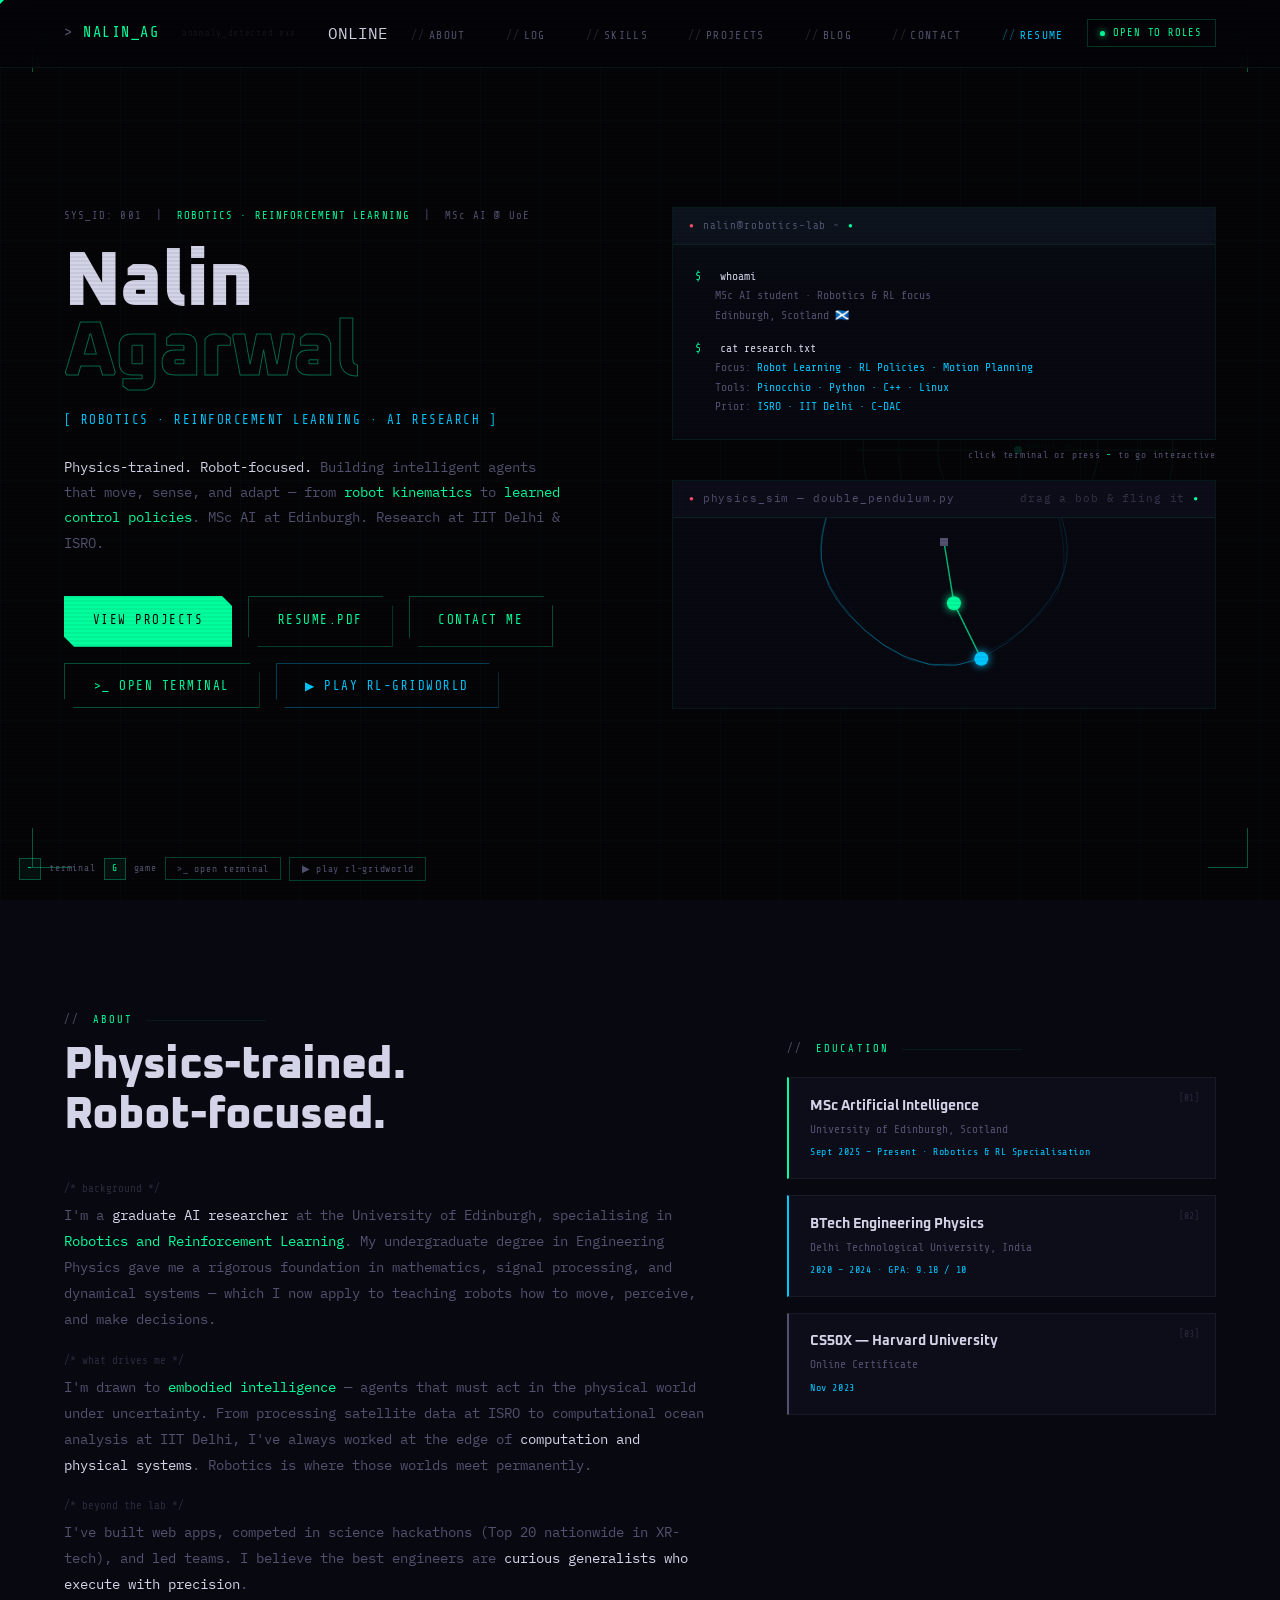
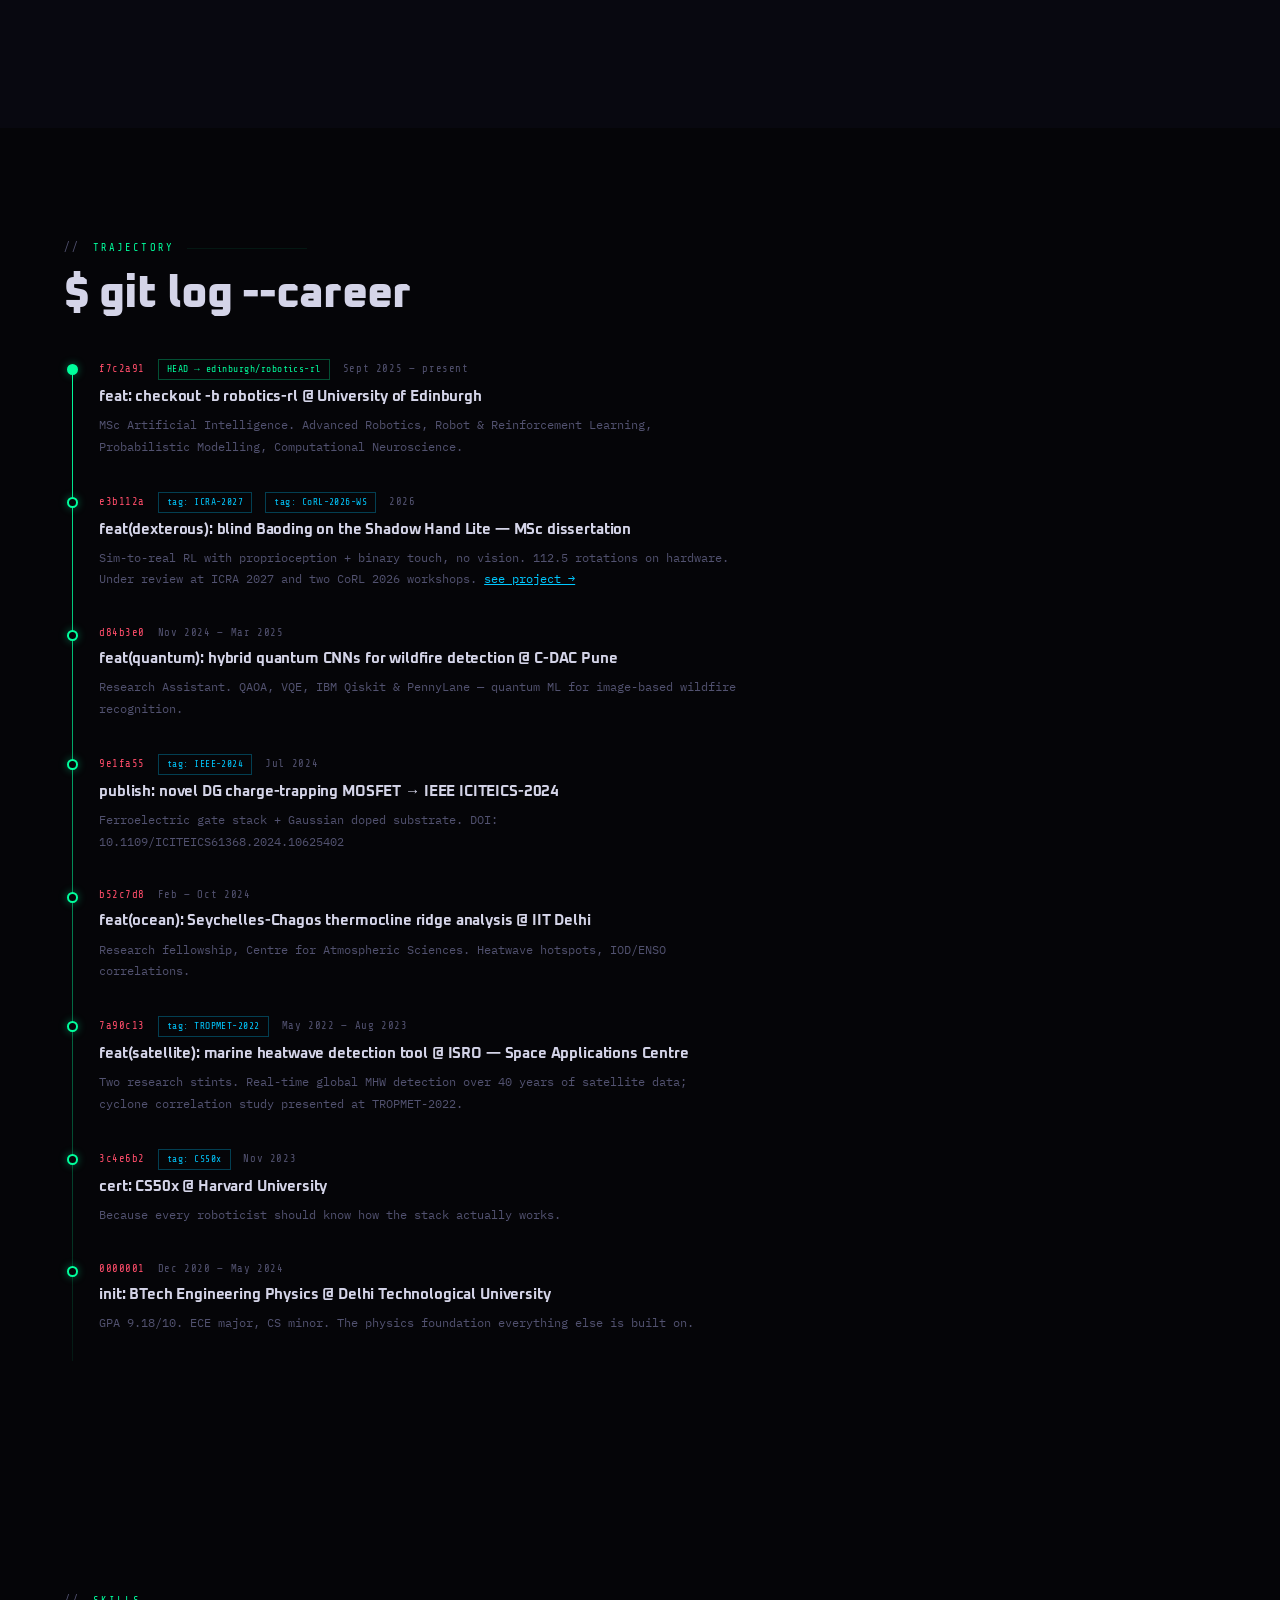
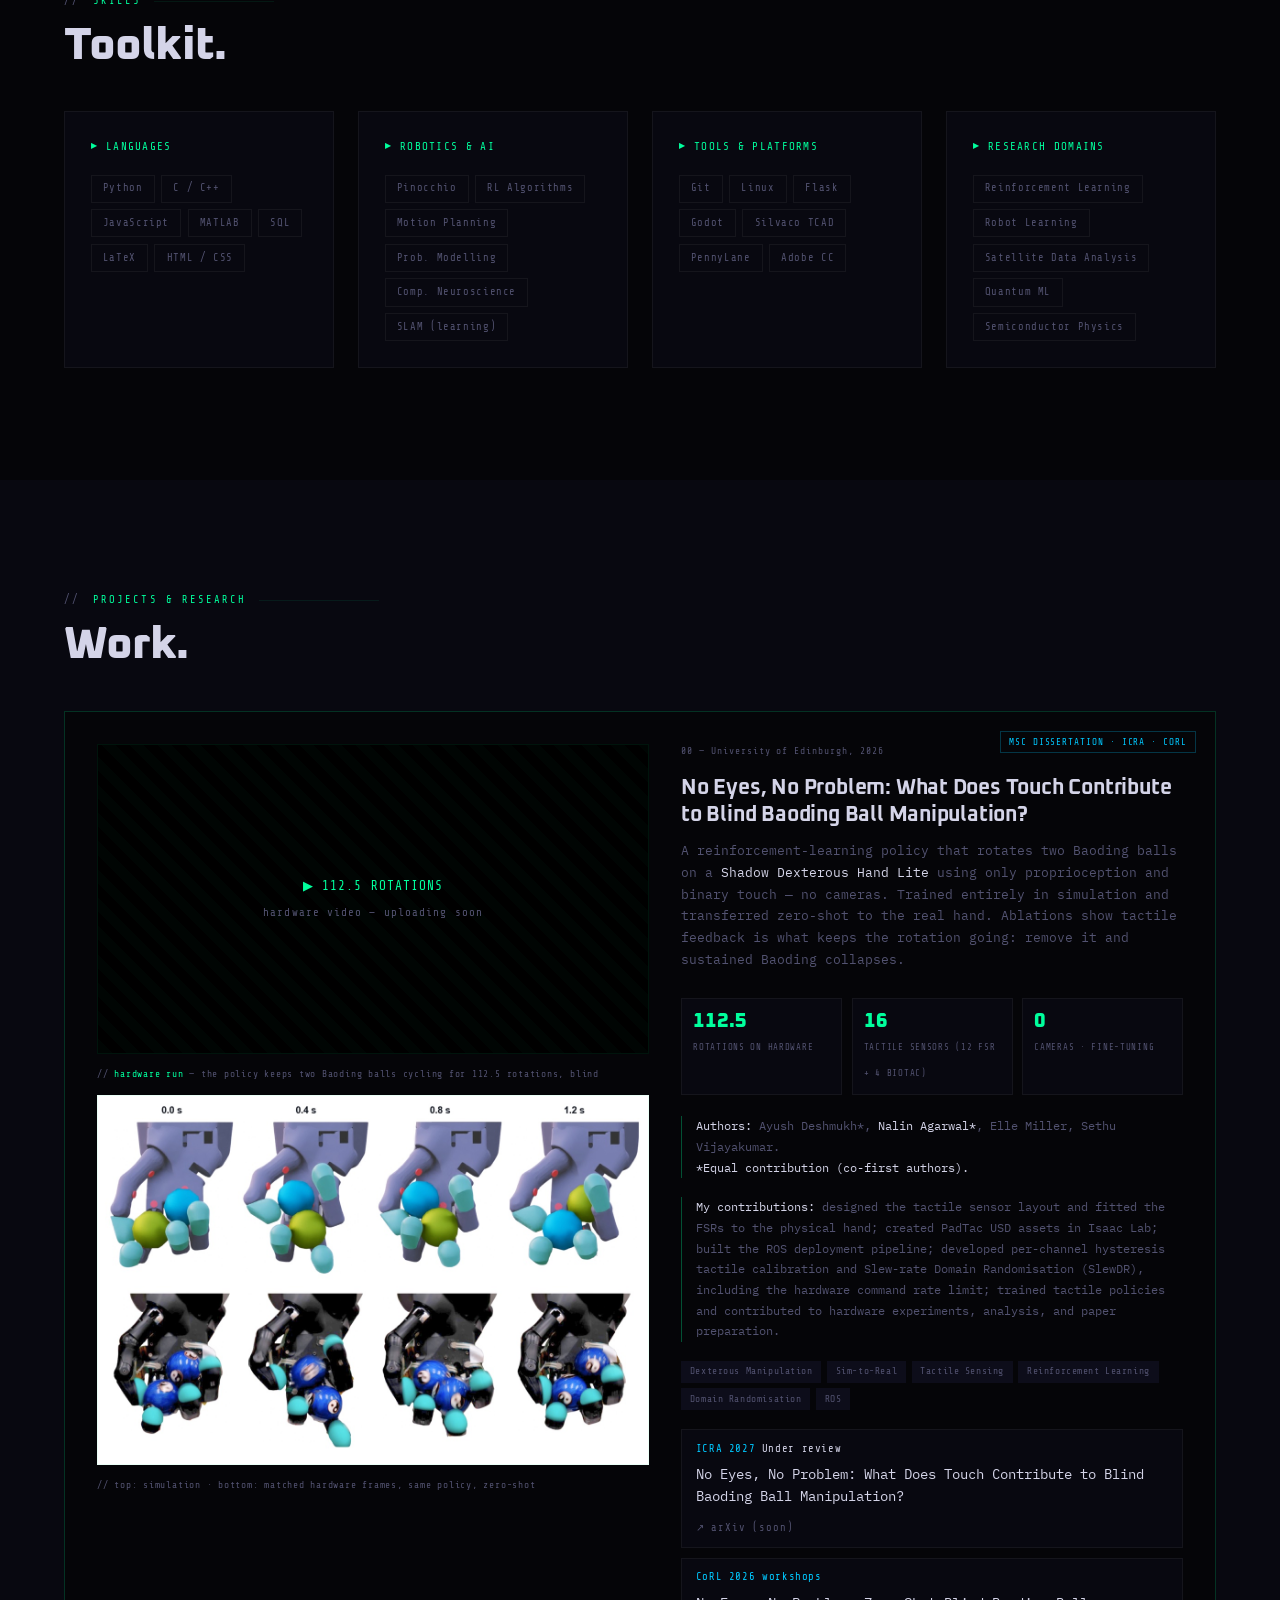
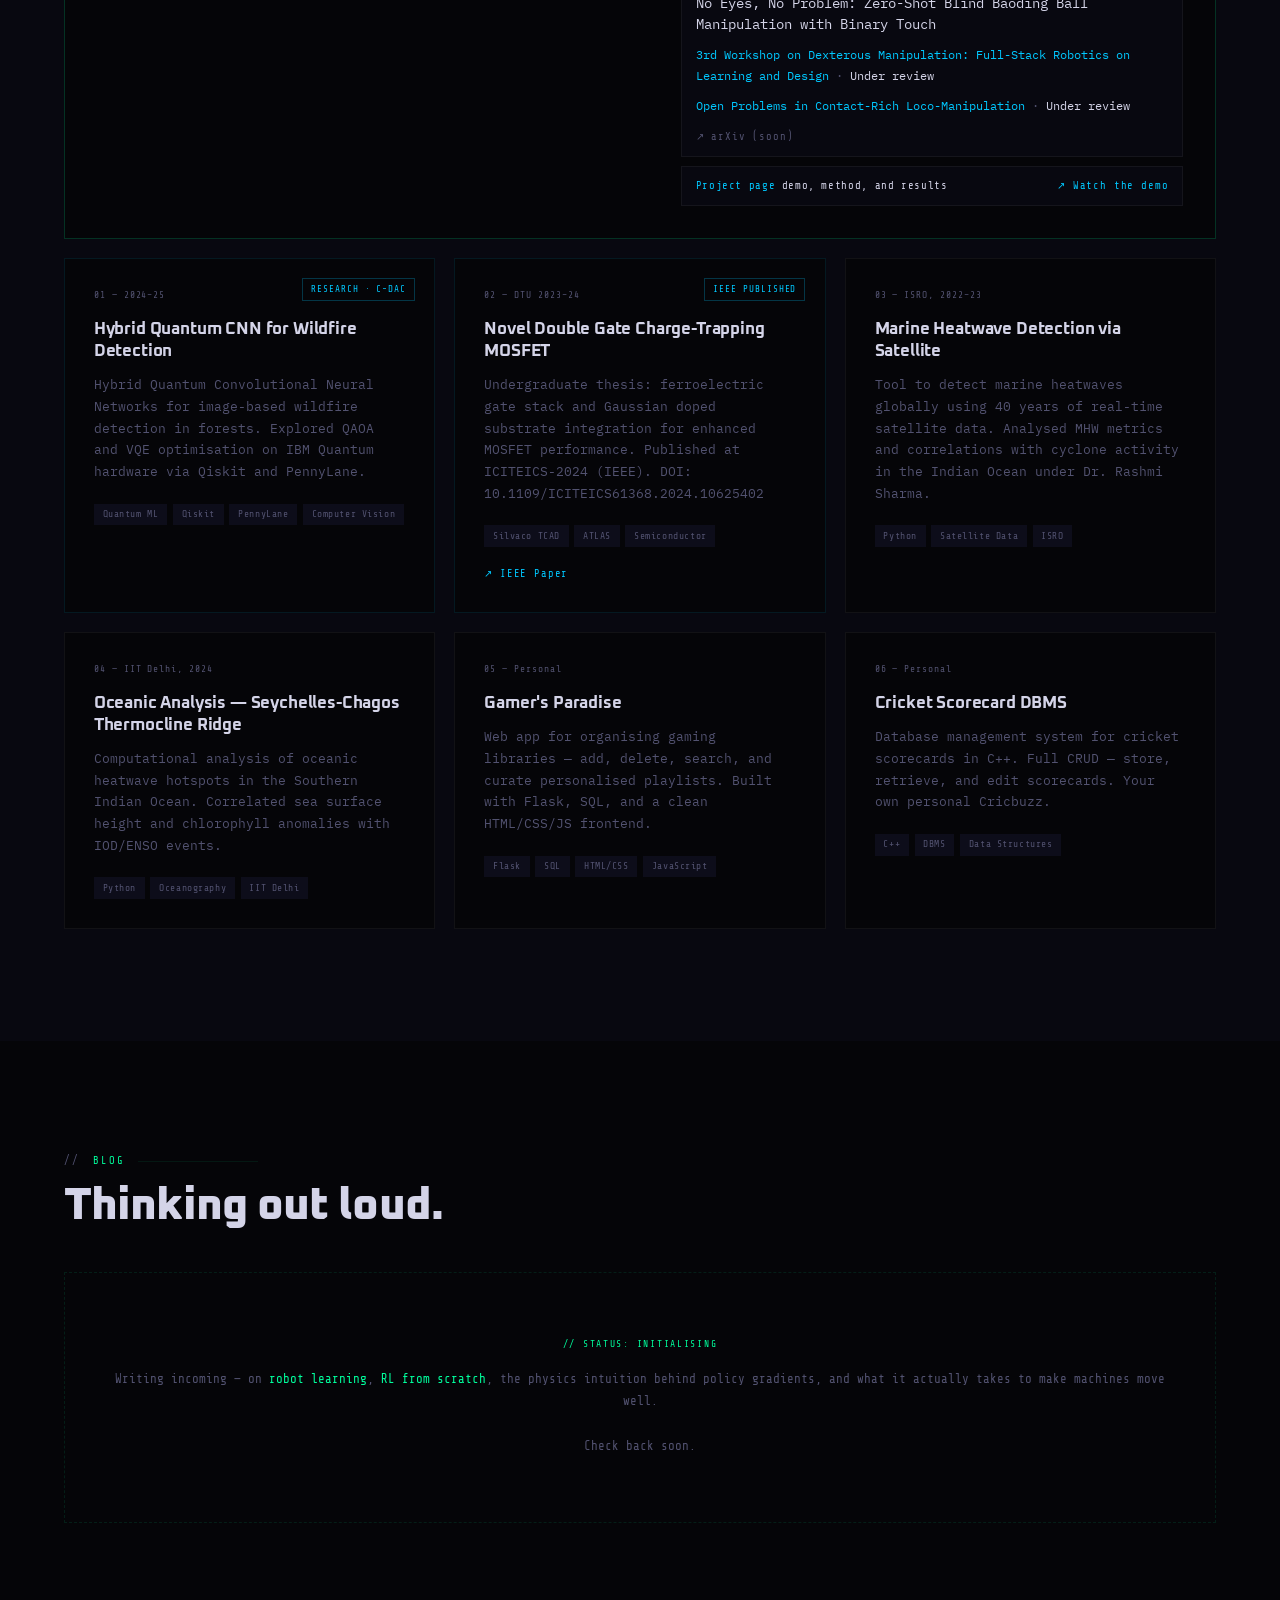
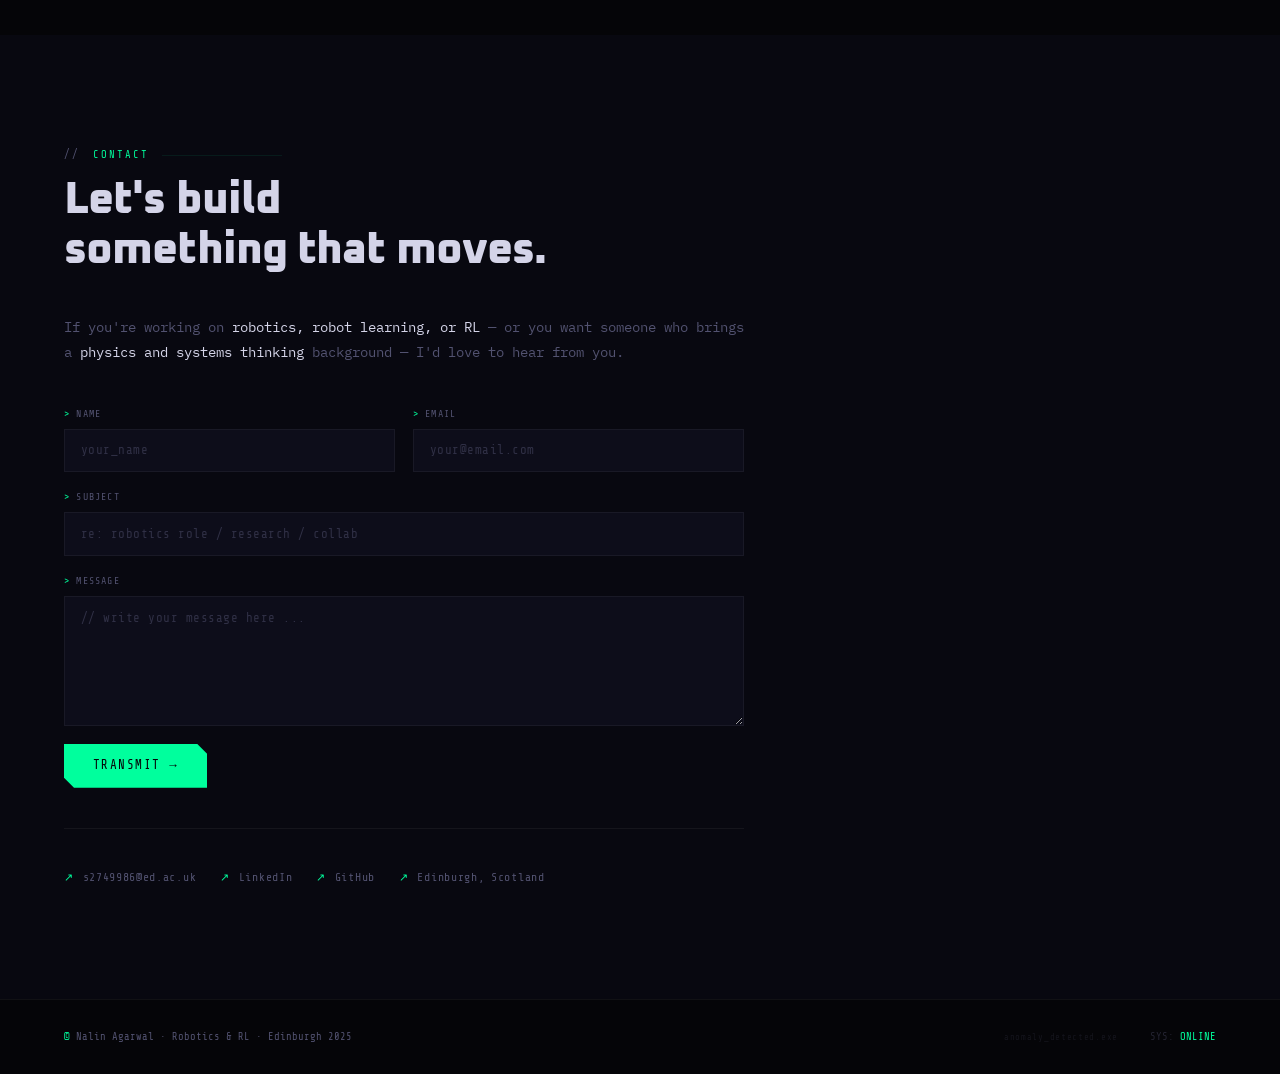
==== commit 500b6431: "Add paper titles and CoRL workshop review statuses" ====
--- a/index.html
+++ b/index.html
@@ -133,6 +133,11 @@
     .hp-pub{display:flex;align-items:center;justify-content:space-between;gap:0.8rem;flex-wrap:wrap;border:1px solid var(--border2);padding:0.65rem 0.85rem;background:var(--surface);}
     .hp-pub-venue{font-family:var(--font-tech);font-size:0.66rem;color:var(--text);letter-spacing:0.06em;}
     .hp-pub-venue em{font-style:normal;color:var(--accent2);margin-right:0.4rem;}
+    .hp-pub-title{font-size:0.85rem;line-height:1.6;margin-top:0.4rem;color:var(--text);}
+    .hp-workshop{font-size:0.78rem;line-height:1.7;margin-top:0.5rem;color:var(--muted);}
+    .hp-workshop a{color:var(--accent2);text-decoration:none;}
+    .hp-workshop a:hover{text-decoration:underline;}
+    .hp-workshop strong{font-weight:400;color:var(--text);}
     .hp-pub-links{display:flex;gap:0.8rem;}
     .project-link.pending{color:var(--muted);cursor:not-allowed;}
     .project-link.pending:hover{opacity:1;}
@@ -349,7 +354,7 @@
       <div class="git-commit reveal">
         <div class="git-meta"><span class="git-hash">e3b112a</span><span class="git-branch tag">tag: ICRA-2027</span><span class="git-branch tag">tag: CoRL-2026-WS</span><span class="git-date">2026</span></div>
         <div class="git-title">feat(dexterous): blind Baoding on the Shadow Hand Lite — MSc dissertation</div>
-        <div class="git-desc">Sim-to-real RL with proprioception + binary touch, no vision. 112.5 rotations on hardware. Submitted to ICRA 2027; CoRL 2026 workshop paper. <a href="#dissertation" style="color:var(--accent2)">see project →</a></div>
+        <div class="git-desc">Sim-to-real RL with proprioception + binary touch, no vision. 112.5 rotations on hardware. Under review at ICRA 2027 and two CoRL 2026 workshops. <a href="#dissertation" style="color:var(--accent2)">see project →</a></div>
       </div>
       <div class="git-commit reveal">
         <div class="git-meta"><span class="git-hash">d84b3e0</span><span class="git-date">Nov 2024 — Mar 2025</span></div>
@@ -421,8 +426,22 @@
           <div class="hp-role"><strong>My contributions:</strong> designed the tactile sensor layout and fitted the FSRs to the physical hand; created PadTac USD assets in Isaac Lab; built the ROS deployment pipeline; developed per-channel hysteresis tactile calibration and Slew-rate Domain Randomisation (SlewDR), including the hardware command rate limit; trained tactile policies and contributed to hardware experiments, analysis, and paper preparation.</div>
           <div class="project-tags"><span class="project-tag">Dexterous Manipulation</span><span class="project-tag">Sim-to-Real</span><span class="project-tag">Tactile Sensing</span><span class="project-tag">Reinforcement Learning</span><span class="project-tag">Domain Randomisation</span><span class="project-tag">ROS</span></div>
           <div class="hp-pubs">
-            <div class="hp-pub"><div class="hp-pub-venue"><em>ICRA 2027</em>submitted · with A. Deshmukh, E. Miller, S. Vijayakumar</div><div class="hp-pub-links"><a href="#arxiv-icra" class="project-link pending" aria-disabled="true">↗ arXiv (soon)</a></div></div>
-            <div class="hp-pub"><div class="hp-pub-venue"><em>CoRL 2026</em>workshop paper</div><div class="hp-pub-links"><a href="#arxiv-corl" class="project-link pending" aria-disabled="true">↗ arXiv (soon)</a></div></div>
+            <div class="hp-pub">
+              <div>
+                <div class="hp-pub-venue"><em>ICRA 2027</em>Under review</div>
+                <div class="hp-pub-title">No Eyes, No Problem: What Does Touch Contribute to Blind Baoding Ball Manipulation?</div>
+              </div>
+              <div class="hp-pub-links"><a href="#arxiv-icra" class="project-link pending" aria-disabled="true">↗ arXiv (soon)</a></div>
+            </div>
+            <div class="hp-pub">
+              <div>
+                <div class="hp-pub-venue"><em>CoRL 2026 workshops</em></div>
+                <div class="hp-pub-title">No Eyes, No Problem: Zero-Shot Blind Baoding Ball Manipulation with Binary Touch</div>
+                <div class="hp-workshop"><a href="https://dex-manipulation.github.io/corl2026/" target="_blank" rel="noopener">3rd Workshop on Dexterous Manipulation: Full-Stack Robotics on Learning and Design</a> · <strong>Under review</strong></div>
+                <div class="hp-workshop"><a href="https://contact-rich-loco-manipulation.github.io/" target="_blank" rel="noopener">Open Problems in Contact-Rich Loco-Manipulation</a> · <strong>Under review</strong></div>
+              </div>
+              <div class="hp-pub-links"><a href="#arxiv-corl" class="project-link pending" aria-disabled="true">↗ arXiv (soon)</a></div>
+            </div>
             <div class="hp-pub"><div class="hp-pub-venue"><em>Project page</em>demo, method, and results</div><div class="hp-pub-links"><a href="https://theundercover01.github.io/ayushdeshmukh/projects/no-eyes-no-problem/#demo" target="_blank" rel="noopener" class="project-link">↗ Watch the demo</a></div></div>
           </div>
         </div>
@@ -563,7 +582,15 @@
        Blind Baoding Ball Manipulation?
        Ayush Deshmukh*, Nalin Agarwal*, Elle Miller, Sethu Vijayakumar
        *Equal contribution (co-first authors)
-       ICRA 2027 (submitted) · CoRL 2026 workshop
+       ICRA 2027 — under review
+[2026] No Eyes, No Problem: Zero-Shot Blind Baoding Ball
+       Manipulation with Binary Touch
+       Ayush Deshmukh*, Nalin Agarwal*, Elle Miller, Sethu Vijayakumar
+       *Equal contribution (co-first authors)
+       CoRL 2026 workshops:
+       3rd Workshop on Dexterous Manipulation: Full-Stack Robotics
+       on Learning and Design — under review
+       Open Problems in Contact-Rich Loco-Manipulation — under review
        arXiv: coming soon
        project page: <a href="https://theundercover01.github.io/ayushdeshmukh/projects/no-eyes-no-problem/#demo" target="_blank">theundercover01.github.io/…/no-eyes-no-problem</a>
 [2024] IEEE ICITEICS — Novel DG Charge-Trapping MOSFET
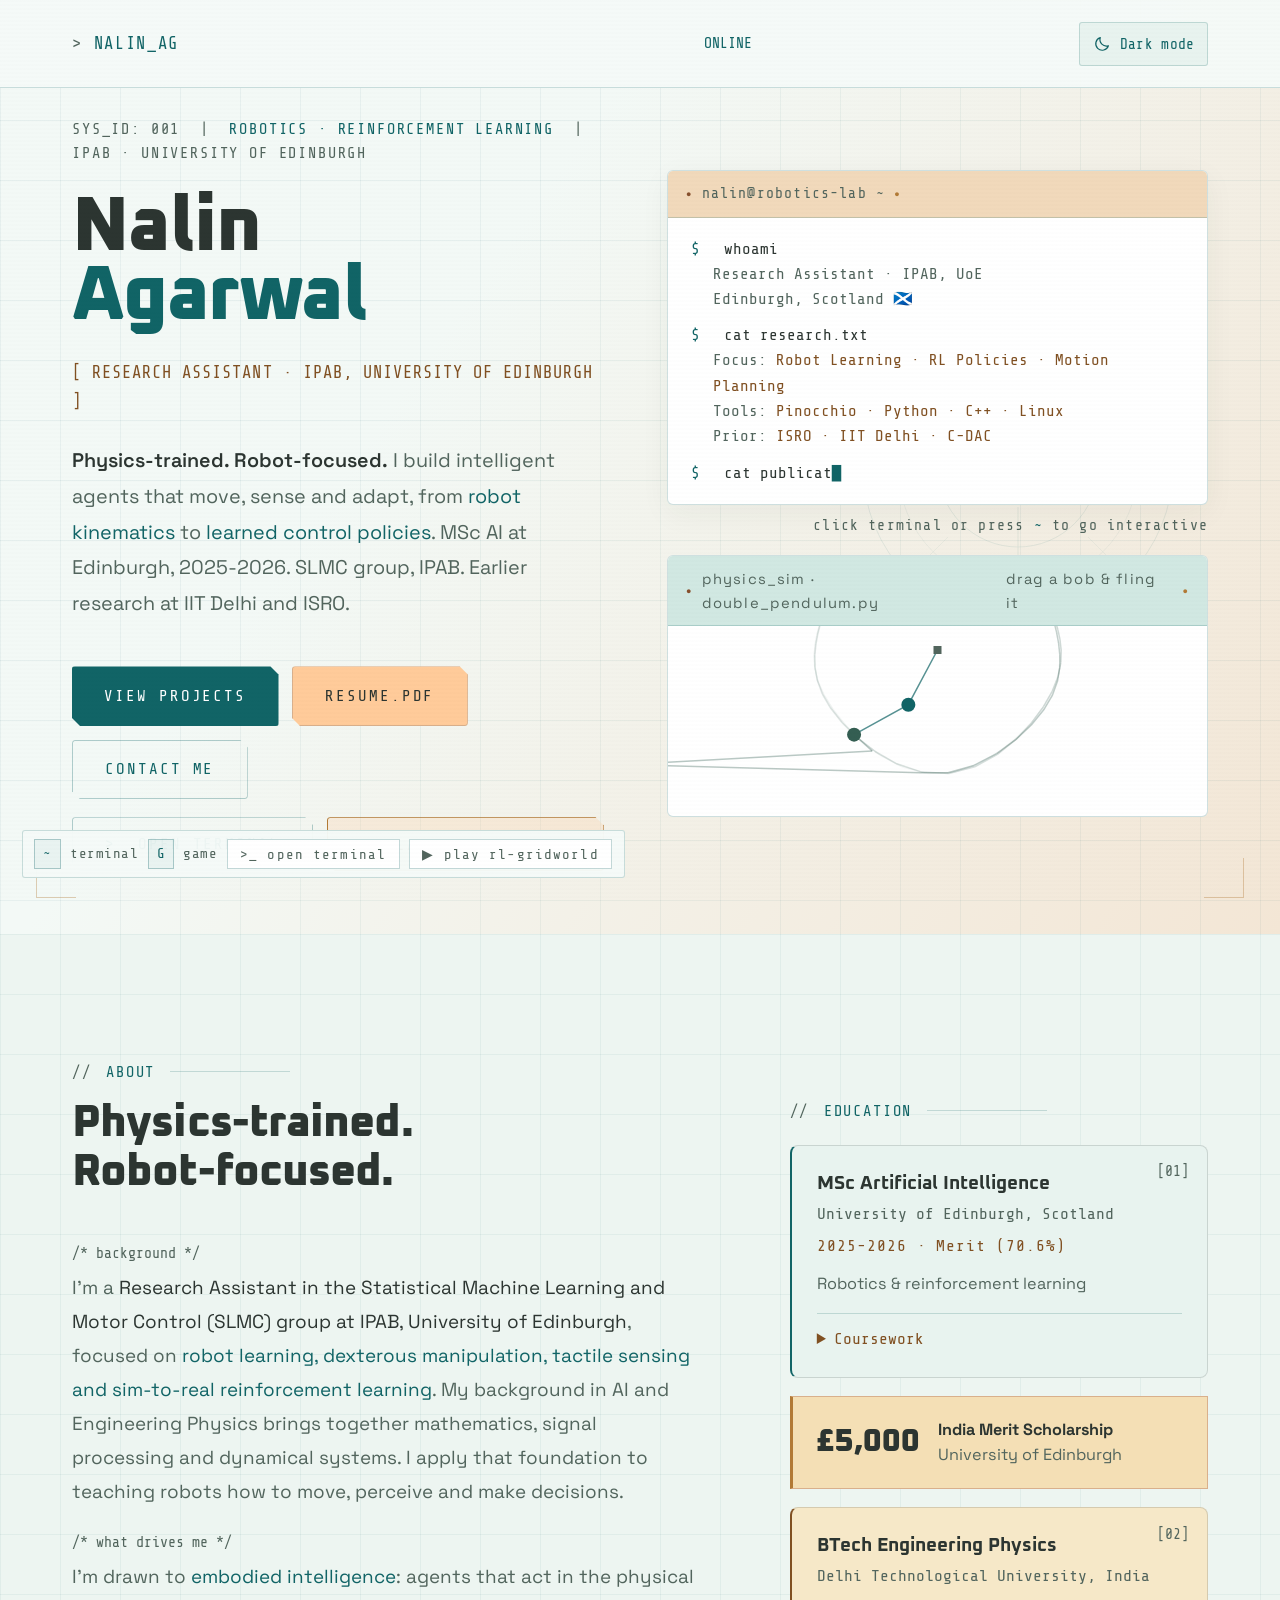
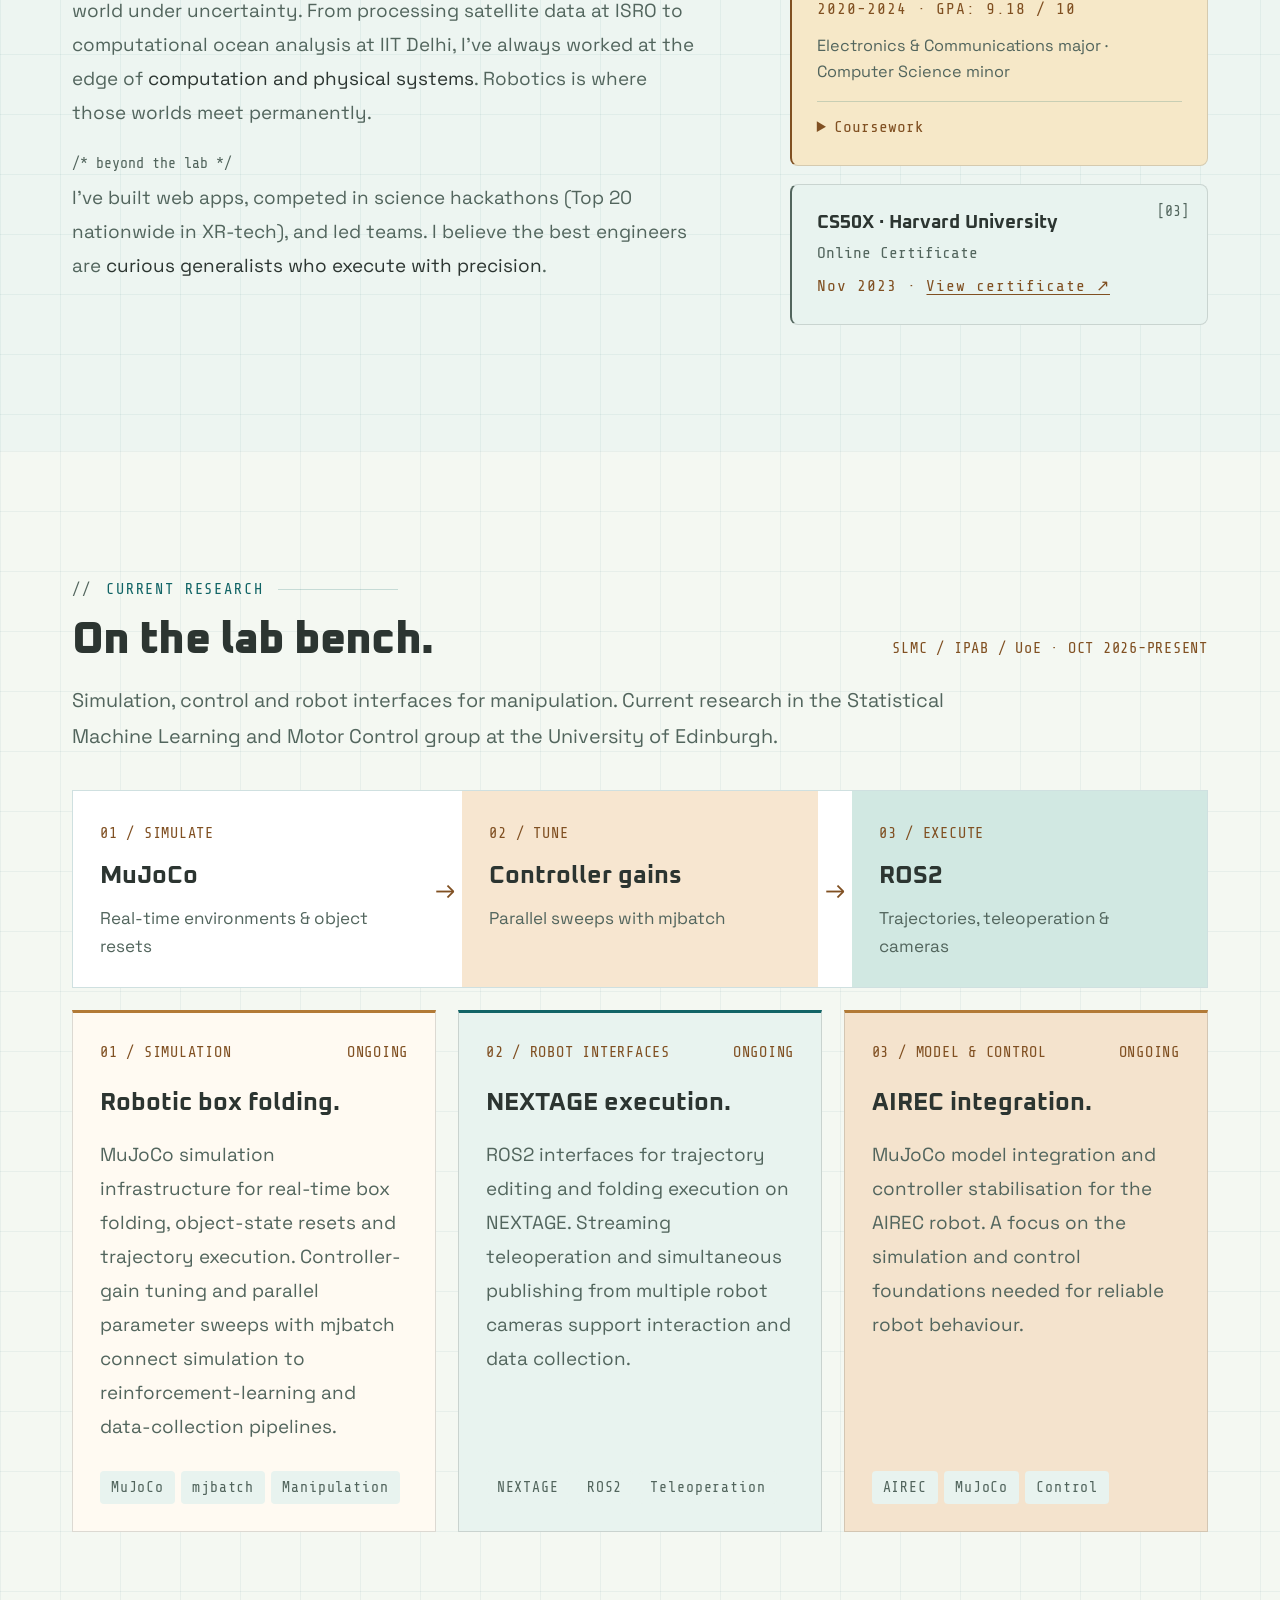
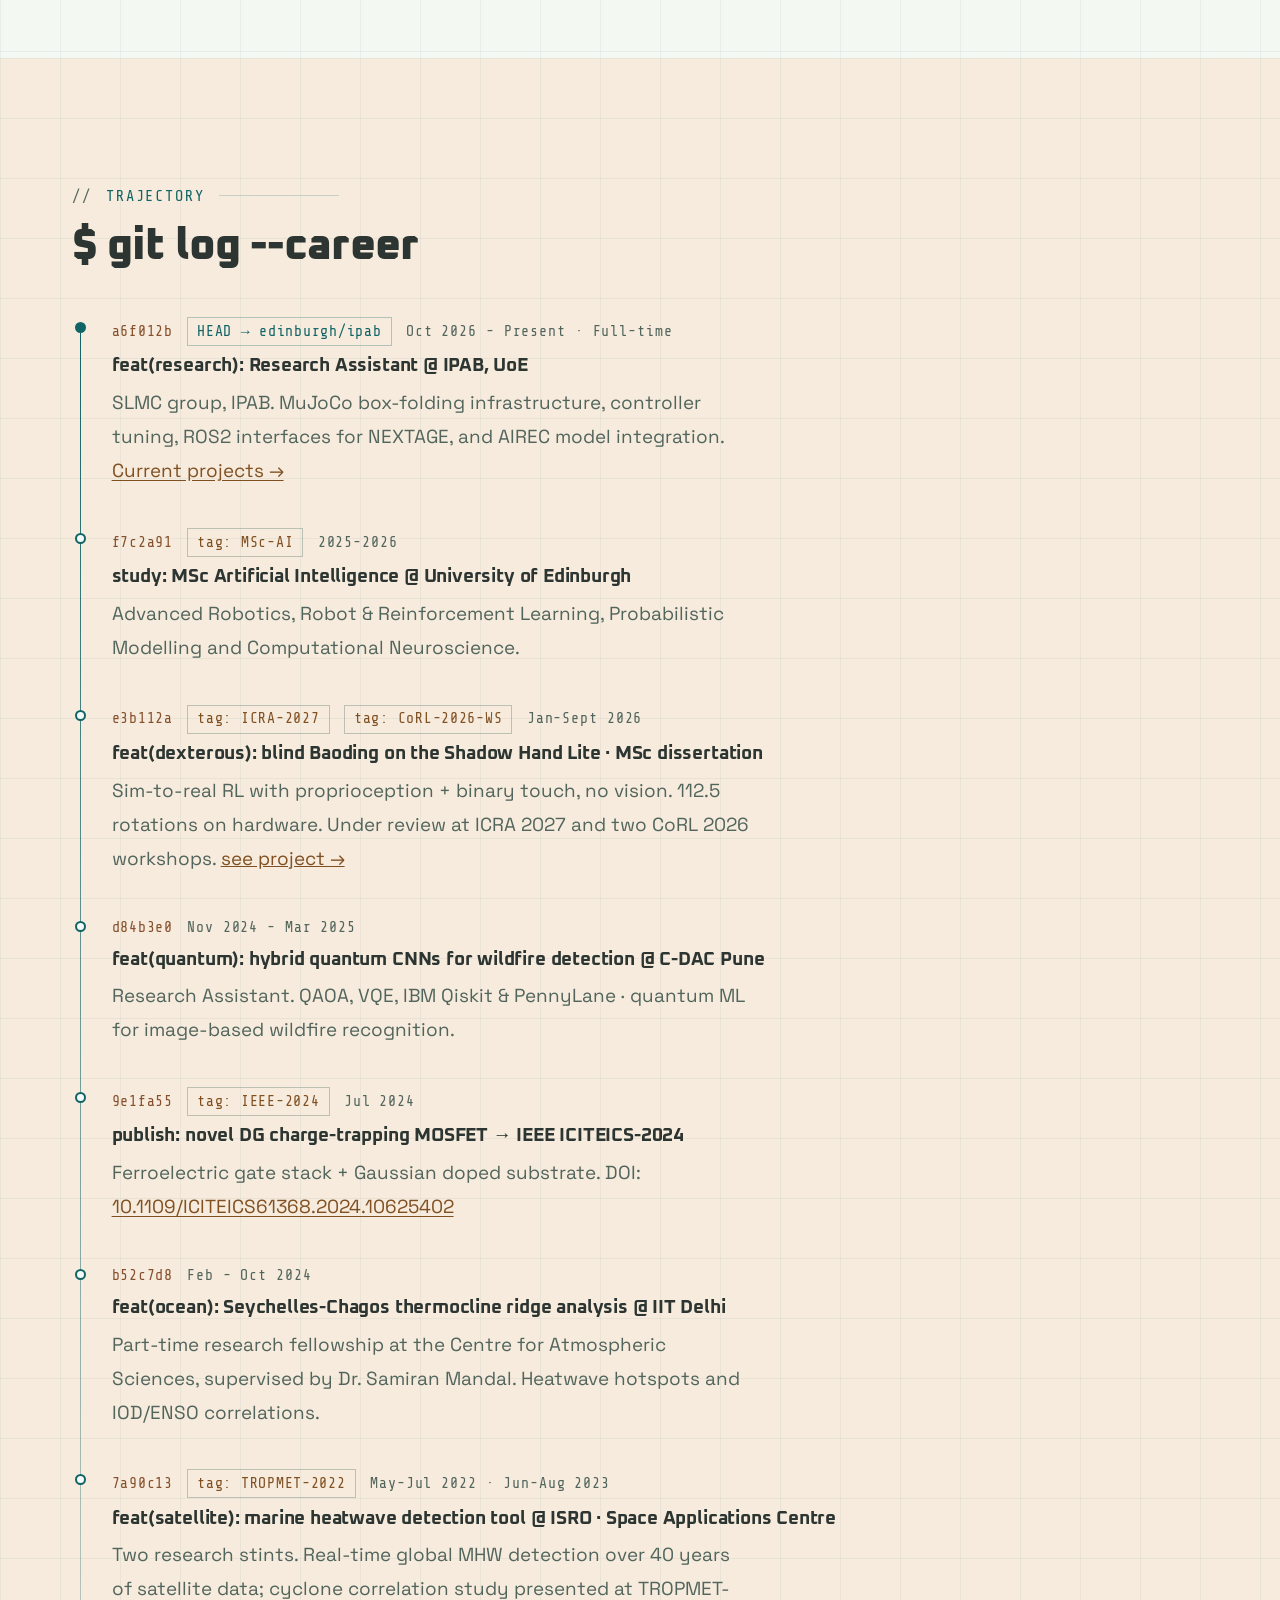
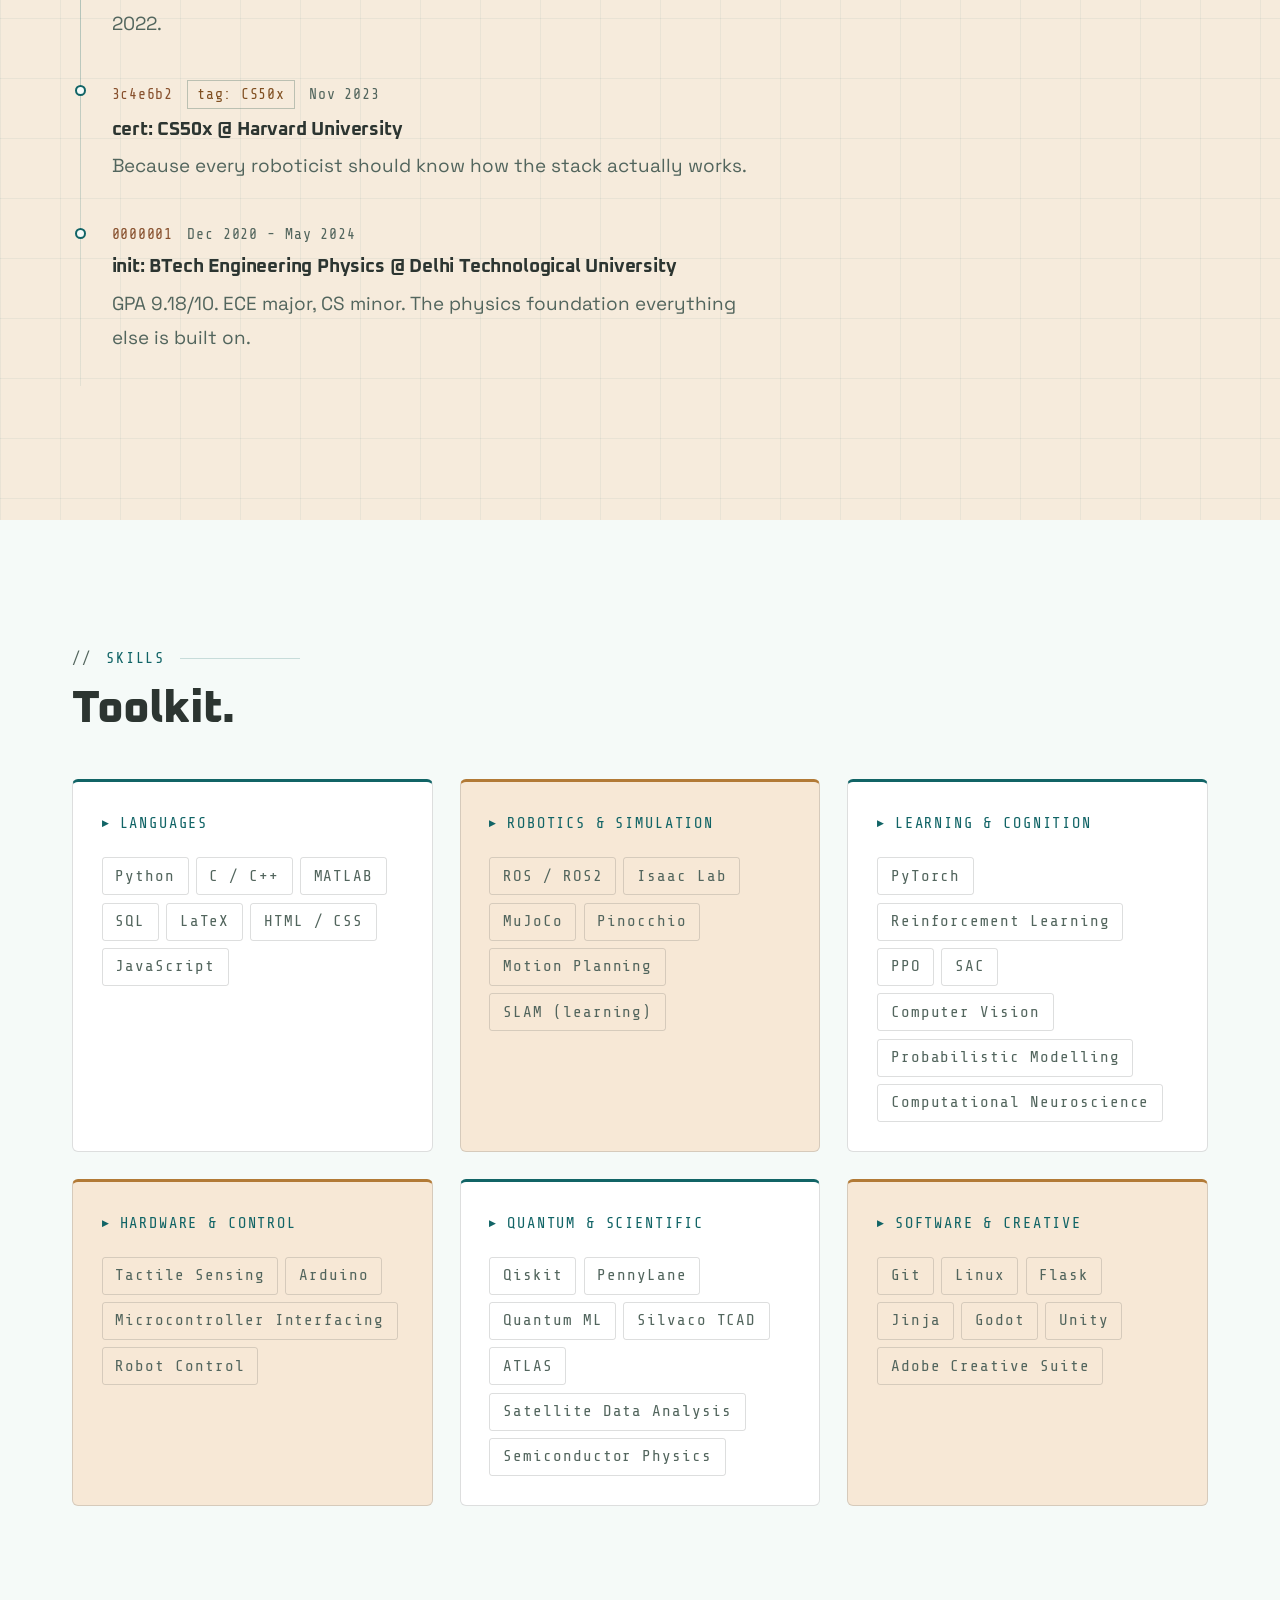
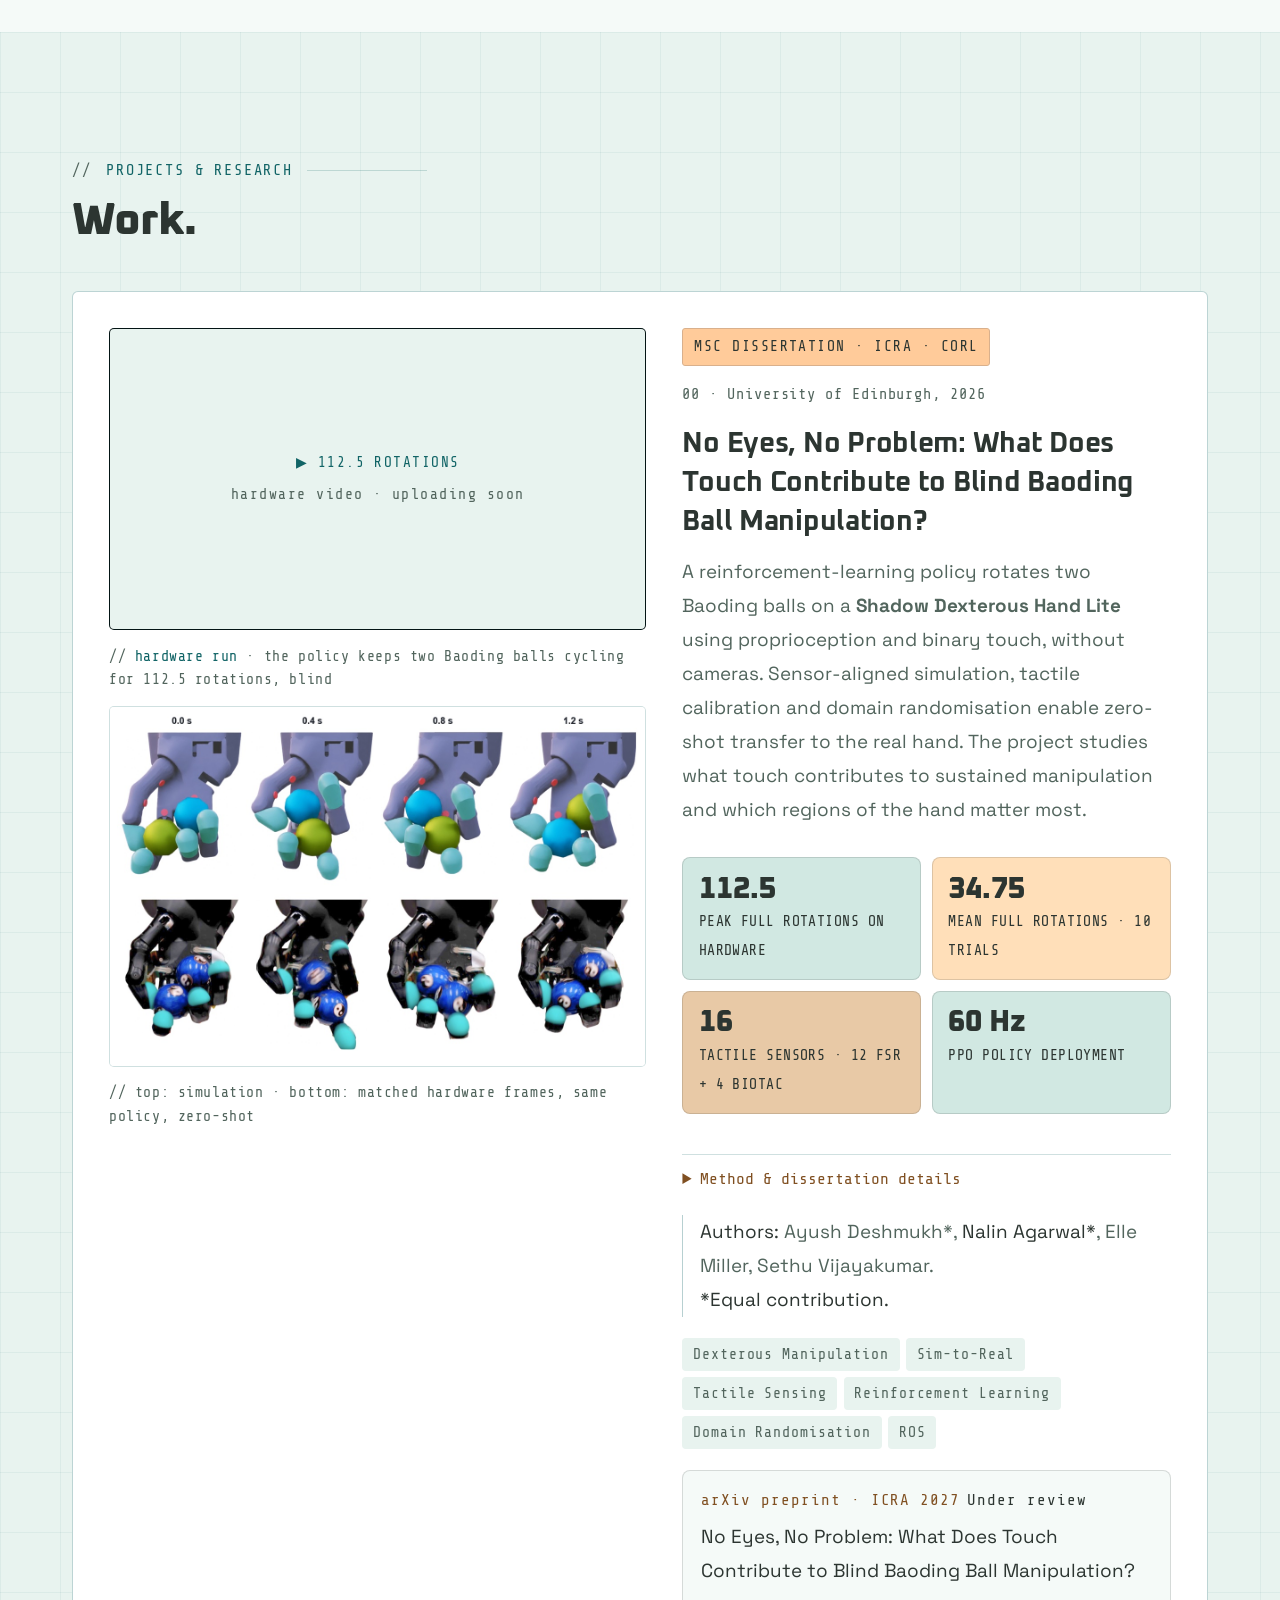
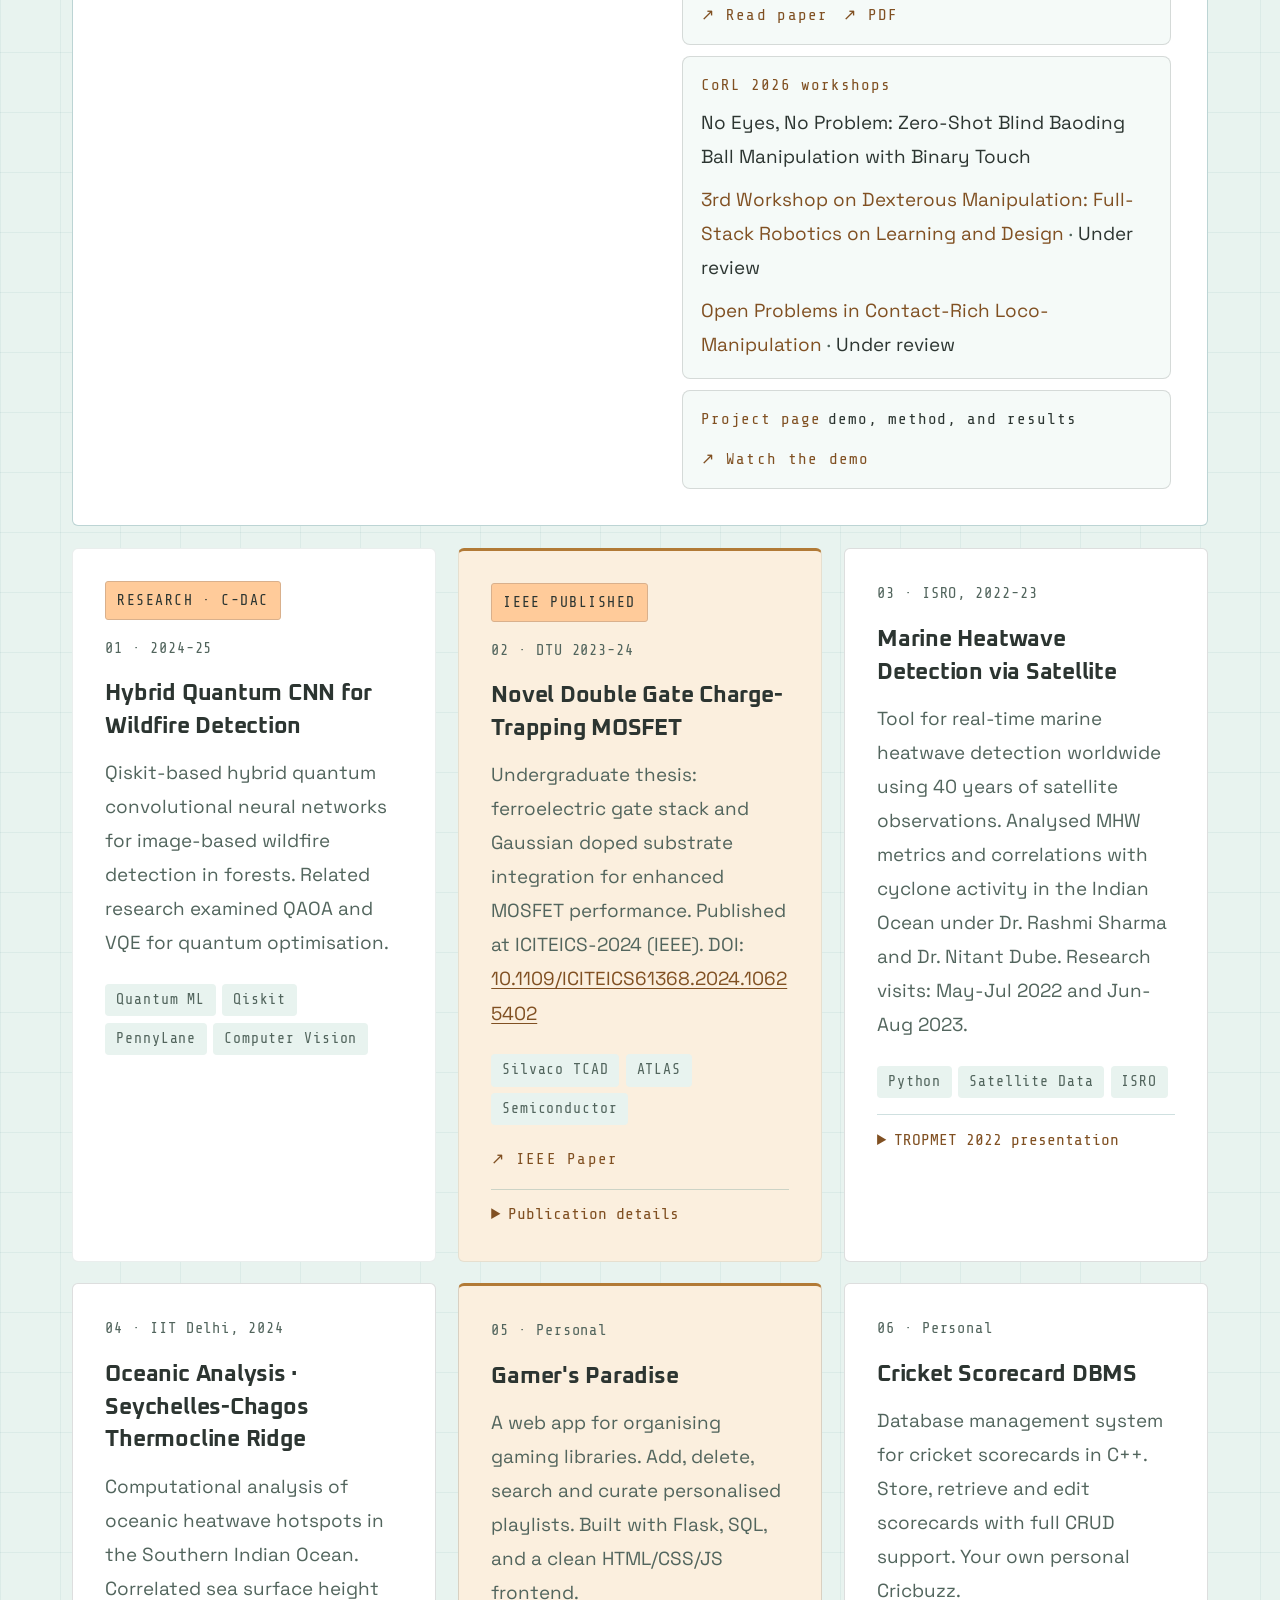
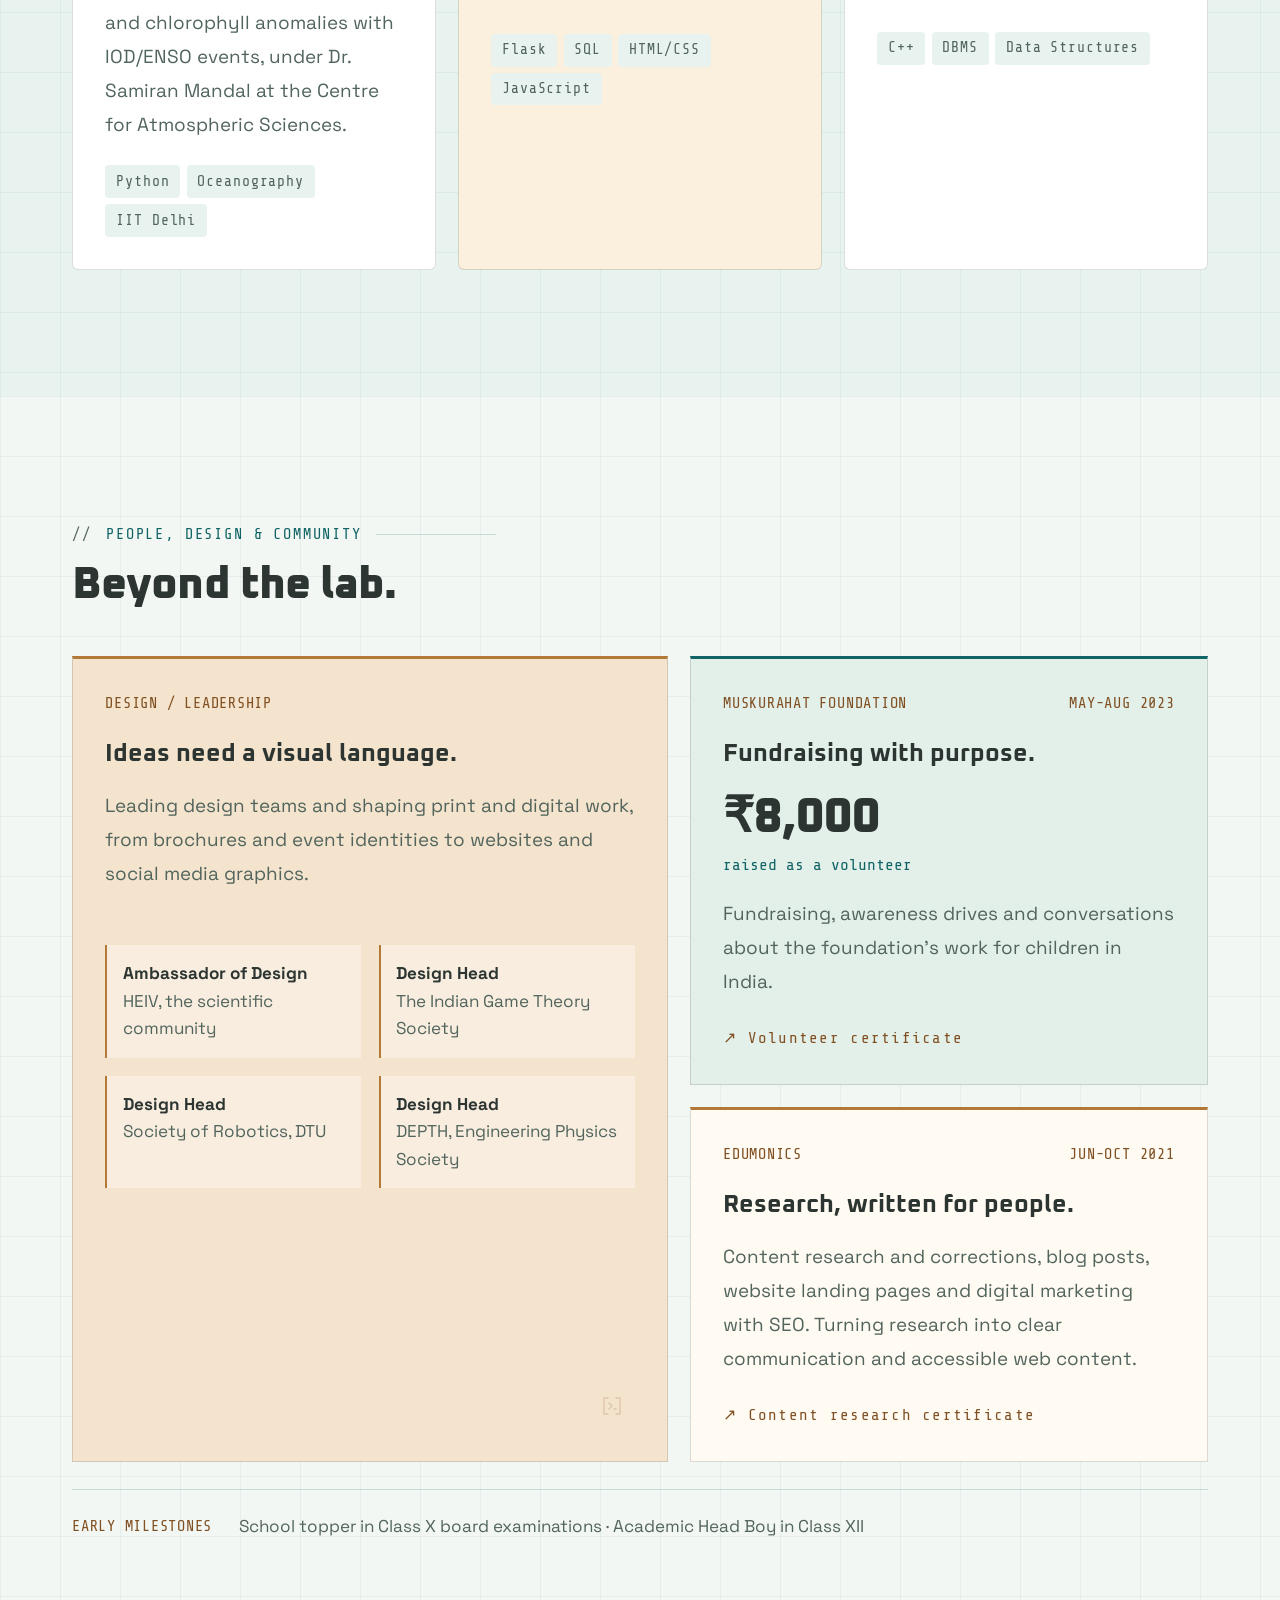
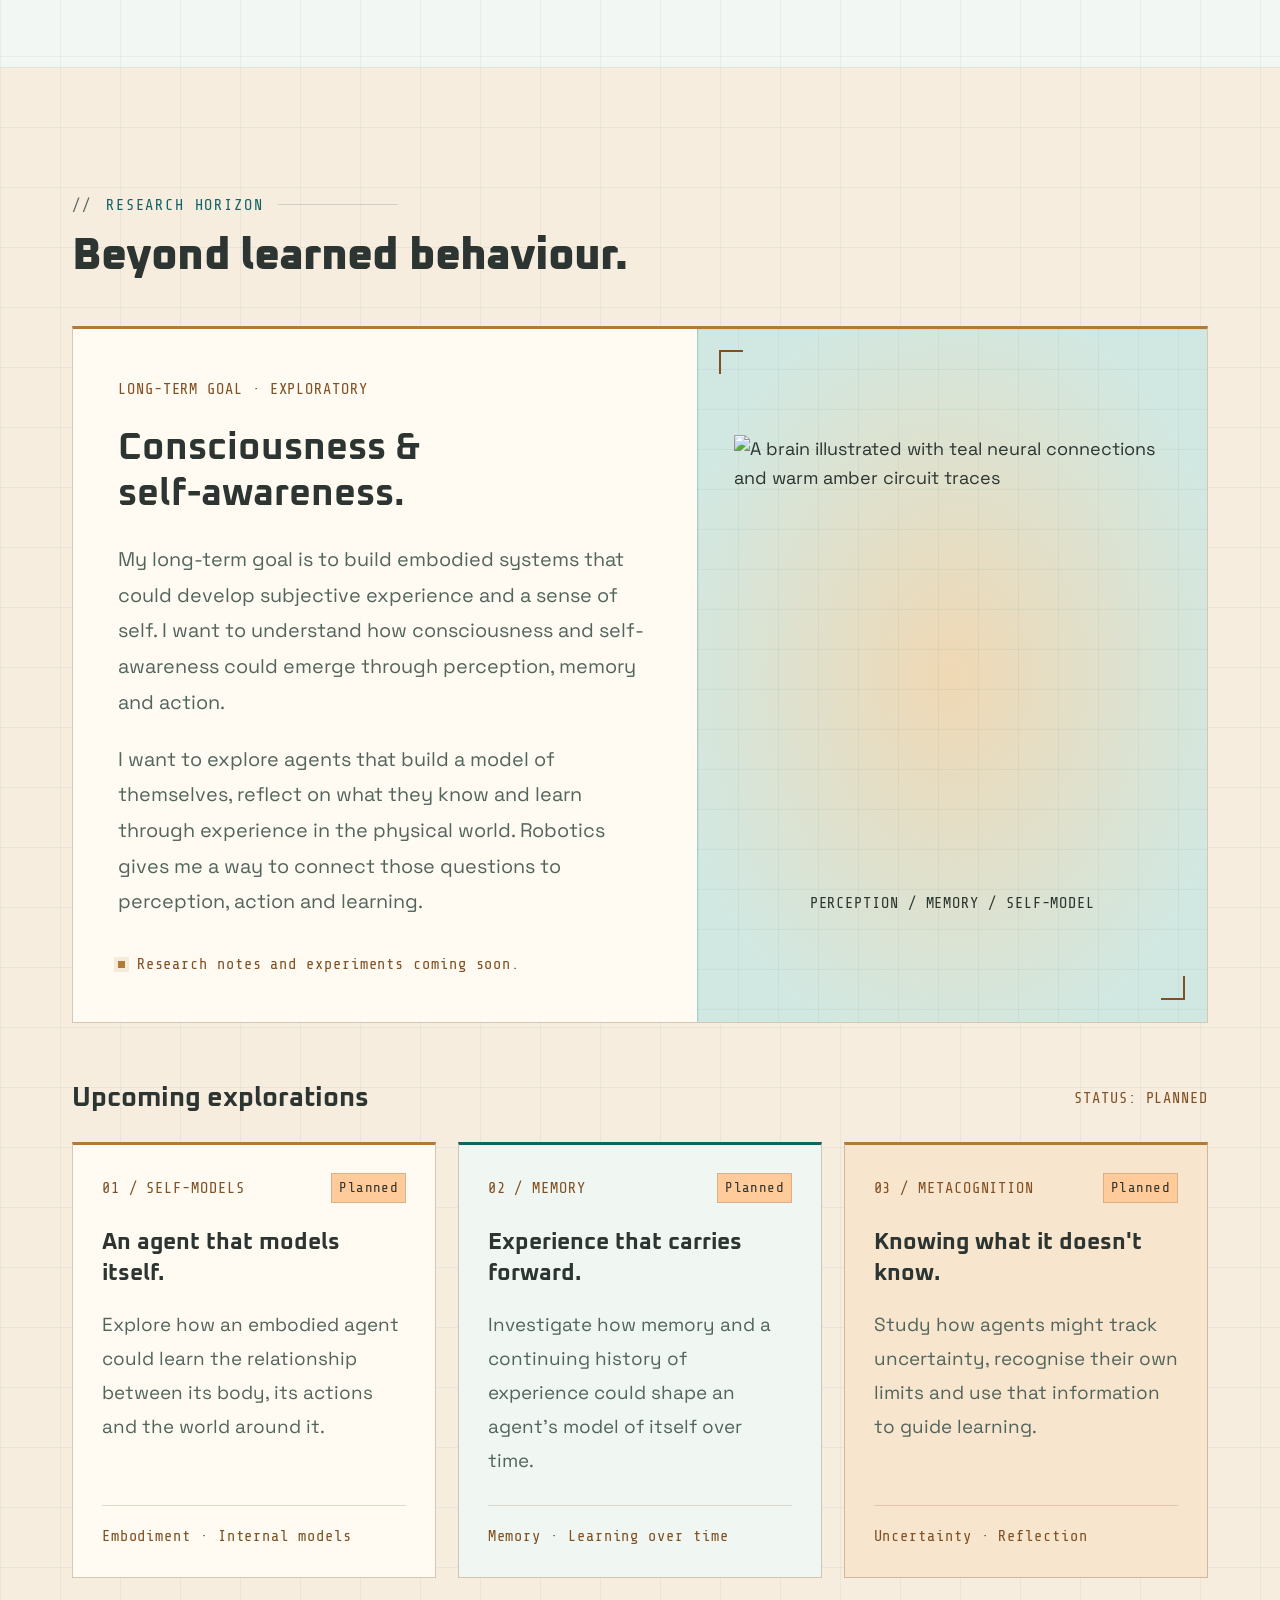
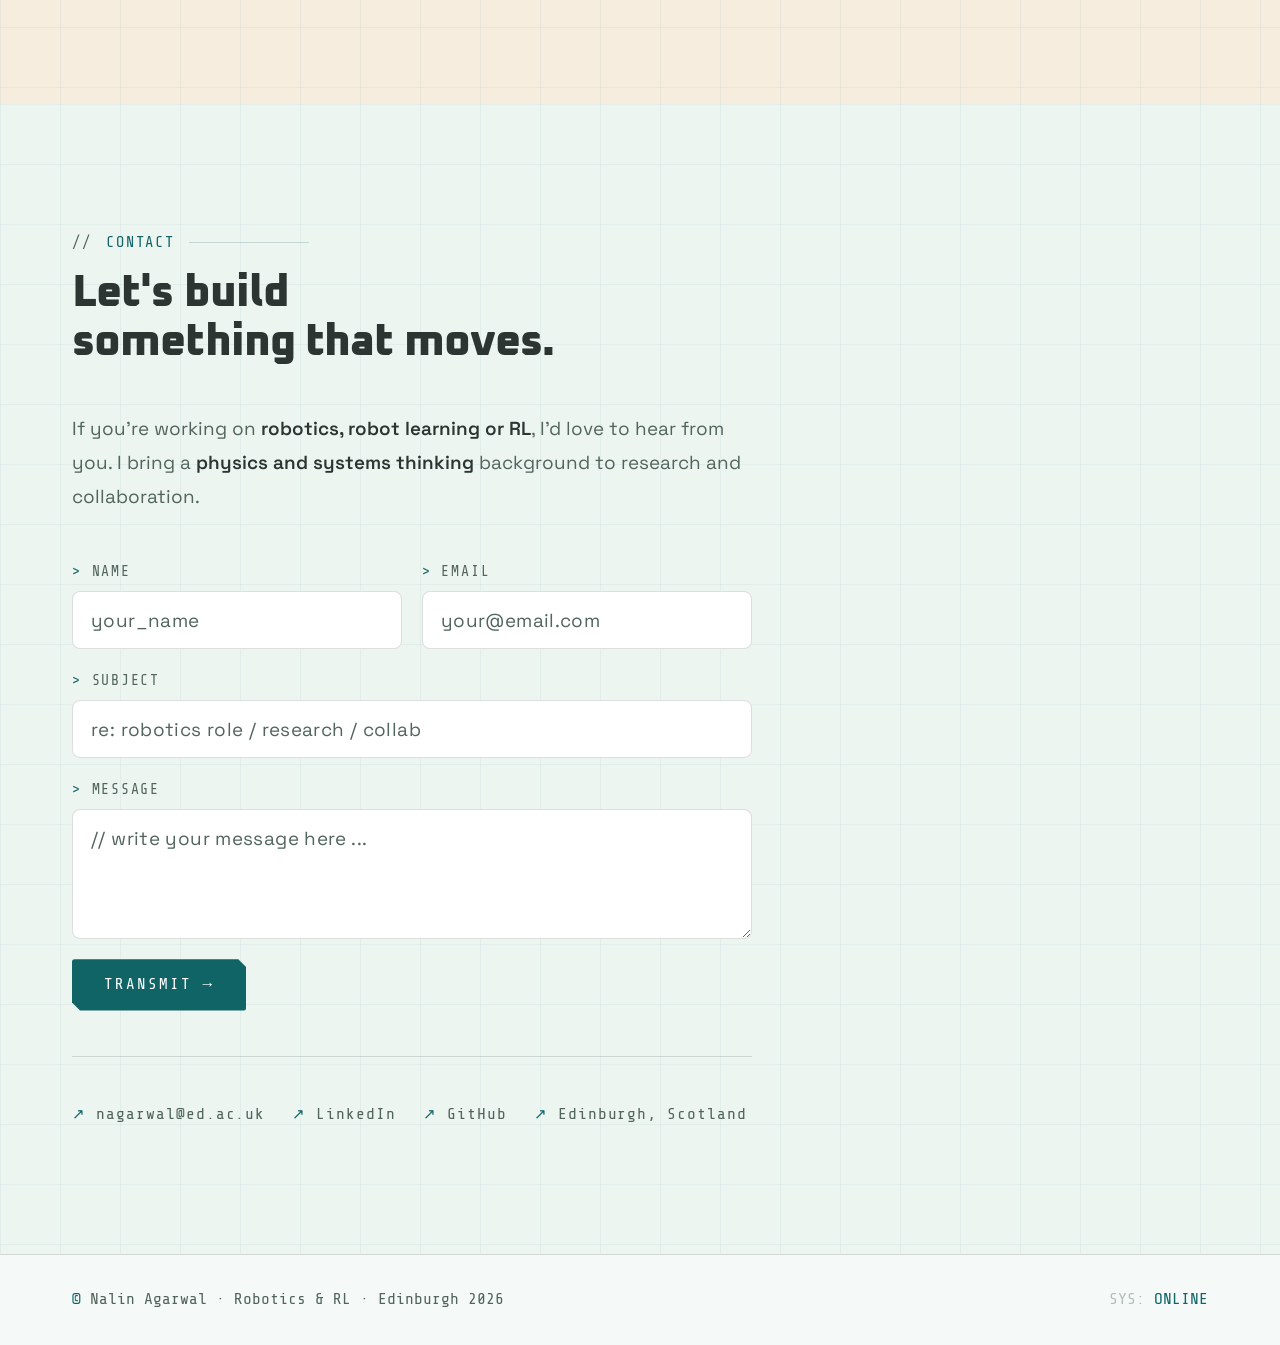
==== commit c6b9feb7: "Add files via upload" ====
--- a/index.html
+++ b/index.html
@@ -3,31 +3,31 @@
 <head>
   <meta charset="UTF-8" />
   <meta name="viewport" content="width=device-width, initial-scale=1.0"/>
-  <title>Nalin Agarwal — Robotics & RL</title>
+  <meta name="color-scheme" content="light dark"/>
+  <title>Nalin Agarwal · Robotics & RL</title>
+  <script src="theme.js"></script>
   <link rel="preconnect" href="https://fonts.googleapis.com">
-  <link href="https://fonts.googleapis.com/css2?family=Share+Tech+Mono&family=Oxanium:wght@300;400;600;700;800&family=IBM+Plex+Mono:ital,wght@0,300;0,400;0,500;1,300&display=swap" rel="stylesheet">
+  <link href="https://fonts.googleapis.com/css2?family=Share+Tech+Mono&family=Oxanium:wght@300;400;600;700;800&family=IBM+Plex+Mono:ital,wght@0,300;0,400;0,500;1,300&family=Space+Grotesk:wght@400;500;600;700&display=swap" rel="stylesheet">
   <style>
     *,*::before,*::after{box-sizing:border-box;margin:0;padding:0;}
-    :root{--bg:#050508;--surface:#080810;--surface2:#0d0d1a;--accent:#00ff9d;--accent2:#00c8ff;--accent3:#ff4d6a;--text:#d4d4e8;--muted:#525270;--border:rgba(0,255,157,0.08);--border2:rgba(255,255,255,0.05);--font-display:'Oxanium',sans-serif;--font-mono:'IBM Plex Mono',monospace;--font-tech:'Share Tech Mono',monospace;}
-    html{scroll-behavior:smooth;}
-    body{background:var(--bg);color:var(--text);font-family:var(--font-mono);font-size:16px;line-height:1.6;overflow-x:hidden;cursor:none;}
-    body::after{content:'';position:fixed;inset:0;background-image:linear-gradient(rgba(0,255,157,0.022) 1px,transparent 1px),linear-gradient(90deg,rgba(0,255,157,0.022) 1px,transparent 1px);background-size:60px 60px;pointer-events:none;z-index:0;}
-    body::before{content:'';position:fixed;inset:0;background:repeating-linear-gradient(0deg,transparent,transparent 2px,rgba(0,0,0,0.06) 2px,rgba(0,0,0,0.06) 4px);pointer-events:none;z-index:999;}
-    .cursor{position:fixed;width:8px;height:8px;background:var(--accent);pointer-events:none;z-index:9999;transform:translate(-50%,-50%);clip-path:polygon(50% 0%,100% 50%,50% 100%,0% 50%);transition:transform 0.1s;}
-    .cursor-ring{position:fixed;width:32px;height:32px;border:1px solid rgba(0,255,157,0.5);pointer-events:none;z-index:9998;transform:translate(-50%,-50%);transition:transform 0.3s ease,width 0.2s,height 0.2s;clip-path:polygon(50% 0%,61% 35%,98% 35%,68% 57%,79% 91%,50% 70%,21% 91%,32% 57%,2% 35%,39% 35%);}
-    .progress-bar{position:fixed;top:0;left:0;height:1px;background:linear-gradient(90deg,var(--accent),var(--accent2));z-index:200;box-shadow:0 0 8px var(--accent);}
-    nav{position:fixed;top:0;left:0;right:0;z-index:100;display:flex;align-items:center;justify-content:space-between;padding:1.2rem 4rem;border-bottom:1px solid var(--border);background:rgba(5,5,8,0.88);backdrop-filter:blur(16px);}
+    :root{--bg:#f5faf8;--surface:#ffffff;--surface2:#e8f3ef;--accent:#116466;--accent2:#805022;--accent3:#87502d;--text:#2c3531;--muted:#52655d;--mint:#d1e8e2;--peach:#ffcb9a;--sand:#d9b08c;--ochre:#b27a36;--grid:linear-gradient(rgba(var(--accent-rgb),0.06) 1px,transparent 1px),linear-gradient(90deg,rgba(var(--accent-rgb),0.06) 1px,transparent 1px);--border:rgba(var(--accent-rgb),0.2);--border2:rgba(var(--text-rgb),0.16);--font-body:'Space Grotesk',sans-serif;--font-display:'Oxanium',sans-serif;--font-mono:'IBM Plex Mono',monospace;--font-tech:'Share Tech Mono',monospace;}
+    html{scroll-behavior:smooth;font-size:18px;}
+    body{background:var(--bg);color:var(--text);font-family:var(--font-body);font-size:1rem;line-height:1.6;overflow-x:hidden;}
+    .cursor{display:none;opacity:0;position:fixed;width:8px;height:8px;background:var(--accent);pointer-events:none;z-index:9999;transform:translate(-50%,-50%);clip-path:polygon(50% 0%,100% 50%,50% 100%,0% 50%);transition:transform 0.1s;}
+    .cursor-ring{display:none;opacity:0;position:fixed;width:32px;height:32px;border:1px solid rgba(var(--warm-rgb),0.65);pointer-events:none;z-index:9998;transform:translate(-50%,-50%);transition:transform 0.3s ease,width 0.2s,height 0.2s;clip-path:polygon(50% 0%,61% 35%,98% 35%,68% 57%,79% 91%,50% 70%,21% 91%,32% 57%,2% 35%,39% 35%);}
+    .progress-bar{position:fixed;top:0;left:0;height:3px;background:var(--accent);z-index:200;}
+    nav{position:fixed;top:0;left:0;right:0;z-index:100;display:flex;align-items:center;justify-content:space-between;padding:1.2rem 4rem;border-bottom:1px solid var(--border);background:rgba(var(--bg-rgb),0.96);backdrop-filter:blur(16px);}
     .nav-logo{font-family:var(--font-tech);font-size:0.95rem;color:var(--accent);text-decoration:none;letter-spacing:0.1em;display:flex;align-items:center;gap:0.6rem;}
     .nav-logo::before{content:'>';color:var(--muted);animation:blink 1.2s step-end infinite;}
     @keyframes blink{0%,100%{opacity:1}50%{opacity:0}}
-    .nav-links{display:flex;gap:2.5rem;list-style:none;}
-    .nav-links a{font-family:var(--font-tech);font-size:0.7rem;color:var(--muted);text-decoration:none;letter-spacing:0.12em;text-transform:uppercase;transition:color 0.2s;}
+    .nav-links{display:flex;gap:1.35rem;list-style:none;}
+    .nav-links a{font-family:var(--font-tech);font-size:0.82rem;color:var(--muted);text-decoration:none;letter-spacing:0.08em;text-transform:uppercase;transition:color 0.2s;}
     .nav-links a::before{content:'//';margin-right:0.3em;opacity:0.4;}
     .nav-links a:hover{color:var(--accent);}
-    .nav-status{font-family:var(--font-tech);font-size:0.65rem;color:var(--accent);display:flex;align-items:center;gap:0.5rem;border:1px solid rgba(0,255,157,0.2);padding:0.3rem 0.8rem;letter-spacing:0.08em;}
-    .nav-status::before{content:'';width:5px;height:5px;background:var(--accent);border-radius:50%;box-shadow:0 0 6px var(--accent);animation:blink 2s ease infinite;}
+    .nav-status{font-family:var(--font-tech);font-size:0.82rem;color:var(--accent);display:flex;align-items:center;gap:0.5rem;border:1px solid rgba(var(--accent-rgb),0.2);padding:0.4rem 0.8rem;letter-spacing:0.08em;background:var(--mint);border-radius:6px;}
+    .nav-status::before{content:'';width:5px;height:5px;background:var(--accent);border-radius:50%;}
     section{padding:7rem 4rem;position:relative;z-index:1;}
-    #hero{min-height:100vh;display:grid;grid-template-columns:1fr 1fr;gap:4rem;align-items:center;padding-top:8rem;position:relative;overflow:hidden;}
+    #hero{min-height:100vh;display:grid;grid-template-columns:1fr 1fr;gap:4rem;align-items:center;padding-top:8rem;position:relative;overflow:hidden;background:linear-gradient(135deg,var(--bg) 35%,#edf6f2 75%,#f9ede1 100%);}
     .corner{position:absolute;width:40px;height:40px;opacity:0.35;}
     .corner::before,.corner::after{content:'';position:absolute;background:var(--accent);}
     .corner::before{width:100%;height:1px;top:0;left:0;}
@@ -37,30 +37,30 @@
     .corner-br{bottom:2rem;right:2rem;transform:scale(-1);}
     .corner-bl{bottom:2rem;left:2rem;transform:scaleY(-1);}
     .hero-left{position:relative;z-index:2;}
-    .hero-sys{font-family:var(--font-tech);font-size:0.66rem;color:var(--muted);letter-spacing:0.1em;margin-bottom:1.5rem;animation:fadeUp 0.5s ease both;}
+    .hero-sys{font-family:var(--font-tech);font-size:0.82rem;color:var(--muted);letter-spacing:0.1em;margin-bottom:1.5rem;animation:fadeUp 0.5s ease both;}
     .hero-sys span{color:var(--accent);}
     h1.hero-name{font-family:var(--font-display);font-weight:800;font-size:clamp(3.2rem,6vw,5.8rem);line-height:0.9;letter-spacing:-0.02em;color:var(--text);animation:fadeUp 0.6s 0.1s ease both;}
-    h1.hero-name .line2{display:block;color:transparent;-webkit-text-stroke:1px rgba(0,255,157,0.4);}
-    .hero-role{margin-top:1.5rem;font-family:var(--font-tech);font-size:0.78rem;color:var(--accent2);letter-spacing:0.12em;text-transform:uppercase;animation:fadeUp 0.6s 0.15s ease both;}
+    h1.hero-name .line2{display:block;color:var(--accent);}
+    .hero-role{margin-top:1.5rem;font-family:var(--font-tech);font-size:0.82rem;color:var(--accent2);letter-spacing:0.12em;text-transform:uppercase;animation:fadeUp 0.6s 0.15s ease both;}
     .hero-role::before{content:'[ ';}
     .hero-role::after{content:' ]';}
-    .hero-desc{margin-top:1.5rem;font-family:var(--font-mono);font-size:0.88rem;color:var(--muted);max-width:500px;line-height:1.8;animation:fadeUp 0.6s 0.2s ease both;}
+    .hero-desc{margin-top:1.5rem;font-family:var(--font-body);font-size:1rem;color:var(--muted);max-width:500px;line-height:1.8;animation:fadeUp 0.6s 0.2s ease both;}
     .hero-desc strong{color:var(--text);font-weight:400;}
     .hero-desc em{color:var(--accent);font-style:normal;}
-    .hero-ctas{margin-top:2.5rem;display:flex;gap:1rem;animation:fadeUp 0.6s 0.3s ease both;}
-    .btn-primary{display:inline-flex;align-items:center;gap:0.5rem;background:var(--accent);color:#050508;font-family:var(--font-tech);font-size:0.78rem;padding:0.9rem 1.8rem;text-decoration:none;letter-spacing:0.12em;text-transform:uppercase;clip-path:polygon(0 0,calc(100% - 10px) 0,100% 10px,100% 100%,10px 100%,0 calc(100% - 10px));transition:box-shadow 0.2s,transform 0.2s;}
-    .btn-primary:hover{box-shadow:0 0 24px rgba(0,255,157,0.4);transform:translateY(-2px);}
-    .btn-ghost{display:inline-flex;align-items:center;gap:0.5rem;border:1px solid rgba(0,255,157,0.3);color:var(--accent);font-family:var(--font-tech);font-size:0.78rem;padding:0.9rem 1.8rem;text-decoration:none;letter-spacing:0.12em;text-transform:uppercase;clip-path:polygon(0 0,calc(100% - 10px) 0,100% 10px,100% 100%,10px 100%,0 calc(100% - 10px));transition:background 0.2s,border-color 0.2s;}
-    .btn-ghost:hover{background:rgba(0,255,157,0.07);border-color:var(--accent);}
+    .hero-ctas{margin-top:2.5rem;display:flex;flex-wrap:wrap;gap:0.75rem;animation:fadeUp 0.6s 0.3s ease both;}
+    .btn-primary{display:inline-flex;align-items:center;gap:0.5rem;background:var(--accent);color:#ffffff;font-family:var(--font-tech);font-size:0.82rem;padding:0.9rem 1.8rem;text-decoration:none;letter-spacing:0.12em;text-transform:uppercase;border-radius:8px;transition:box-shadow 0.2s,transform 0.2s;}
+    .btn-primary:hover{background:#0d5355;box-shadow:0 4px 12px rgba(var(--accent-rgb),0.12);transform:translateY(-2px);}
+    .btn-ghost{display:inline-flex;align-items:center;gap:0.5rem;border:1px solid rgba(var(--accent-rgb),0.3);color:var(--accent);font-family:var(--font-tech);font-size:0.82rem;padding:0.9rem 1.8rem;text-decoration:none;letter-spacing:0.12em;text-transform:uppercase;border-radius:8px;transition:background 0.2s,border-color 0.2s;}
+    .btn-ghost:hover{background:rgba(var(--accent-rgb),0.07);border-color:var(--accent);}
     .hero-ctas-fun{margin-top:1rem;}
     .hero-ctas-fun .btn-ghost{background:transparent;cursor:pointer;}
-    .hero-ctas-fun .btn-ghost.blue{border-color:rgba(0,200,255,0.3);color:var(--accent2);}
-    .hero-ctas-fun .btn-ghost.blue:hover{background:rgba(0,200,255,0.07);border-color:var(--accent2);}
+    .hero-ctas-fun .btn-ghost.blue{border-color:rgba(var(--goal-rgb),0.3);color:var(--accent2);}
+    .hero-ctas-fun .btn-ghost.blue:hover{background:rgba(var(--goal-rgb),0.07);border-color:var(--accent2);}
     @media(max-width:480px){.hero-ctas{flex-wrap:wrap;}}
     .hero-right{position:relative;z-index:2;animation:fadeUp 0.7s 0.4s ease both;}
-    .terminal{background:var(--surface);border:1px solid var(--border);font-family:var(--font-tech);font-size:0.72rem;position:relative;overflow:hidden;}
-    .terminal::before{content:'';position:absolute;inset:0;background:linear-gradient(180deg,rgba(0,255,157,0.03) 0%,transparent 40%);pointer-events:none;}
-    .terminal-bar{background:var(--surface2);border-bottom:1px solid var(--border);padding:0.6rem 1rem;display:flex;align-items:center;gap:0.5rem;color:var(--muted);letter-spacing:0.08em;font-size:0.68rem;}
+    .terminal{background:var(--surface);border:1px solid var(--border);font-family:var(--font-tech);font-size:0.8rem;position:relative;overflow:hidden;border-radius:12px;box-shadow:0 8px 30px rgba(var(--text-rgb),0.05);}
+    .terminal::before{content:none;}
+    .terminal-bar{background:var(--surface2);border-bottom:1px solid var(--border);padding:0.6rem 1rem;display:flex;align-items:center;gap:0.5rem;color:var(--muted);letter-spacing:0.08em;font-size:0.82rem;}
     .terminal-bar::before{content:'●';color:var(--accent3);font-size:0.5rem;}
     .terminal-bar::after{content:'●';color:var(--accent);font-size:0.5rem;}
     .terminal-body{padding:1.4rem;display:flex;flex-direction:column;gap:0.9rem;}
@@ -71,70 +71,70 @@
     .t-out span{color:var(--accent2);}
     .t-cursor::after{content:'█';animation:blink 1s step-end infinite;color:var(--accent);}
     @keyframes fadeUp{from{opacity:0;transform:translateY(20px);}to{opacity:1;transform:translateY(0);}}
-    .section-label{font-family:var(--font-tech);font-size:0.65rem;color:var(--accent);letter-spacing:0.2em;text-transform:uppercase;margin-bottom:0.8rem;display:flex;align-items:center;gap:0.8rem;}
+    .section-label{font-family:var(--font-tech);font-size:0.82rem;color:var(--accent);letter-spacing:0.2em;text-transform:uppercase;margin-bottom:0.8rem;display:flex;align-items:center;gap:0.8rem;}
     .section-label::before{content:'//';color:var(--muted);}
     .section-label::after{content:'';flex:1;height:1px;background:var(--border);max-width:120px;}
     h2.section-title{font-family:var(--font-display);font-weight:800;font-size:clamp(2rem,3.5vw,3rem);letter-spacing:-0.02em;line-height:1.1;margin-bottom:2.5rem;}
     #about{background:var(--surface);}
     .about-grid{display:grid;grid-template-columns:1.2fr 0.8fr;gap:5rem;align-items:start;}
-    .about-text p{color:var(--muted);font-family:var(--font-mono);font-size:0.88rem;line-height:1.85;margin-bottom:1.2rem;}
+    .about-text p{color:var(--muted);font-family:var(--font-body);font-size:1rem;line-height:1.85;margin-bottom:1.2rem;}
     .about-text p strong{color:var(--text);font-weight:400;}
     .about-text p em{color:var(--accent);font-style:normal;}
-    .comment{font-family:var(--font-tech);font-size:0.68rem;color:var(--muted);opacity:0.45;margin-bottom:0.3rem;}
+    .comment{font-family:var(--font-tech);font-size:0.82rem;color:var(--muted);margin-bottom:0.3rem;}
     .education-list{display:flex;flex-direction:column;gap:1rem;}
-    .edu-card{background:var(--surface2);border:1px solid var(--border2);border-left:2px solid var(--accent);padding:1.1rem 1.3rem;position:relative;transition:border-color 0.2s;}
-    .edu-card:hover{border-color:rgba(0,255,157,0.25);}
-    .edu-card::before{content:attr(data-idx);position:absolute;top:0.8rem;right:1rem;font-family:var(--font-tech);font-size:0.6rem;color:var(--muted);opacity:0.4;}
+    .edu-card{background:var(--surface2);border:1px solid var(--border2);border-left:2px solid var(--accent);padding:1.1rem 1.3rem;position:relative;border-radius:8px;transition:border-color 0.2s;}
+    .edu-card:hover{border-color:rgba(var(--accent-rgb),0.25);}
+    .edu-card::before{content:attr(data-idx);position:absolute;top:0.8rem;right:1rem;font-family:var(--font-tech);font-size:0.82rem;color:var(--muted);}
     .edu-degree{font-family:var(--font-display);font-weight:700;font-size:0.85rem;margin-bottom:0.2rem;}
-    .edu-school{font-family:var(--font-tech);font-size:0.7rem;color:var(--muted);}
-    .edu-date{font-family:var(--font-tech);font-size:0.63rem;color:var(--accent2);margin-top:0.35rem;letter-spacing:0.06em;}
+    .edu-school{font-family:var(--font-tech);font-size:0.82rem;color:var(--muted);}
+    .edu-date{font-family:var(--font-tech);font-size:0.82rem;color:var(--accent2);margin-top:0.35rem;letter-spacing:0.06em;}
     .skills-container{display:grid;grid-template-columns:repeat(auto-fit,minmax(260px,1fr));gap:1.5rem;margin-top:2.5rem;}
-    .skill-group{background:var(--surface);border:1px solid var(--border2);padding:1.6rem;position:relative;overflow:hidden;transition:border-color 0.2s;}
+    .skill-group{background:var(--surface);border:1px solid var(--border2);padding:1.6rem;position:relative;overflow:hidden;border-radius:12px;transition:border-color 0.2s;}
     .skill-group::after{content:'';position:absolute;bottom:0;left:0;right:0;height:1px;background:linear-gradient(90deg,var(--accent),transparent);opacity:0;transition:opacity 0.3s;}
     .skill-group:hover::after{opacity:1;}
-    .skill-group-title{font-family:var(--font-tech);font-size:0.68rem;color:var(--accent);letter-spacing:0.12em;text-transform:uppercase;margin-bottom:1.2rem;display:flex;align-items:center;gap:0.5rem;}
+    .skill-group-title{font-family:var(--font-tech);font-size:0.82rem;color:var(--accent);letter-spacing:0.12em;text-transform:uppercase;margin-bottom:1.2rem;display:flex;align-items:center;gap:0.5rem;}
     .skill-group-title::before{content:'▶';font-size:0.5rem;}
     .skill-tags{display:flex;flex-wrap:wrap;gap:0.4rem;}
-    .skill-tag{font-family:var(--font-tech);font-size:0.65rem;padding:0.3rem 0.7rem;border:1px solid var(--border2);color:var(--muted);letter-spacing:0.06em;transition:all 0.15s;}
-    .skill-tag:hover{color:var(--accent);border-color:rgba(0,255,157,0.3);background:rgba(0,255,157,0.04);}
-    .skill-tag.blue:hover{color:var(--accent2);border-color:rgba(0,200,255,0.3);background:rgba(0,200,255,0.04);}
-    .skill-tag.red:hover{color:var(--accent3);border-color:rgba(255,77,106,0.3);background:rgba(255,77,106,0.04);}
+    .skill-tag{font-family:var(--font-tech);font-size:0.82rem;padding:0.3rem 0.7rem;border:1px solid var(--border2);color:var(--muted);letter-spacing:0.06em;transition:all 0.15s;}
+    .skill-tag:hover{color:var(--accent);border-color:rgba(var(--accent-rgb),0.3);background:rgba(var(--accent-rgb),0.04);}
+    .skill-tag.blue:hover{color:var(--accent2);border-color:rgba(var(--goal-rgb),0.3);background:rgba(var(--goal-rgb),0.04);}
+    .skill-tag.red:hover{color:var(--accent3);border-color:rgba(var(--danger-rgb),0.3);background:rgba(var(--danger-rgb),0.04);}
     #projects{background:var(--surface);}
-    .projects-grid{display:grid;grid-template-columns:repeat(auto-fit,minmax(340px,1fr));gap:1.2rem;margin-top:2.5rem;}
-    .project-card{background:var(--bg);border:1px solid var(--border2);padding:1.8rem;position:relative;overflow:hidden;transition:border-color 0.2s,transform 0.2s;}
+    .projects-grid{display:grid;grid-template-columns:repeat(auto-fit,minmax(min(100%,340px),1fr));gap:1.2rem;margin-top:2.5rem;}
+    .project-card{background:var(--surface);border:1px solid var(--border2);padding:1.8rem;position:relative;overflow:hidden;border-radius:12px;transition:border-color 0.2s,transform 0.2s;}
     .project-card::before{content:'';position:absolute;top:0;left:0;right:0;height:1px;background:linear-gradient(90deg,transparent,var(--accent),transparent);opacity:0;transition:opacity 0.3s;}
     .project-card:hover::before{opacity:1;}
-    .project-card:hover{border-color:rgba(0,255,157,0.15);transform:translateY(-3px);}
-    .project-card.featured{border-color:rgba(0,200,255,0.1);}
+    .project-card:hover{border-color:rgba(var(--accent-rgb),0.15);transform:translateY(-3px);}
+    .project-card.featured{border-color:rgba(var(--goal-rgb),0.1);}
     .project-card.featured::before{background:linear-gradient(90deg,transparent,var(--accent2),transparent);}
-    .project-card.featured:hover{border-color:rgba(0,200,255,0.25);}
-    .project-card.hero-project{grid-column:1/-1;display:grid;grid-template-columns:1.1fr 1fr;gap:2rem;padding:2rem;border-color:rgba(0,255,157,0.18);}
-    .project-card.hero-project:hover{transform:none;border-color:rgba(0,255,157,0.3);}
+    .project-card.featured:hover{border-color:rgba(var(--goal-rgb),0.25);}
+    .project-card.hero-project{grid-column:1/-1;display:grid;grid-template-columns:1.1fr 1fr;gap:2rem;padding:2rem;border-color:rgba(var(--accent-rgb),0.28);}
+    .project-card.hero-project:hover{transform:none;border-color:rgba(var(--accent-rgb),0.3);}
     .hp-media{display:flex;flex-direction:column;gap:0.8rem;}
     .hp-video{position:relative;background:#000;border:1px solid var(--border);aspect-ratio:16/9;overflow:hidden;}
     .hp-video video{width:100%;height:100%;object-fit:contain;display:block;background:#000;}
-    .hp-video-fallback{position:absolute;inset:0;display:none;flex-direction:column;align-items:center;justify-content:center;gap:0.5rem;font-family:var(--font-tech);font-size:0.68rem;color:var(--muted);letter-spacing:0.1em;text-align:center;background:repeating-linear-gradient(45deg,rgba(0,255,157,0.02) 0 10px,transparent 10px 20px);}
+    .hp-video-fallback{position:absolute;inset:0;display:none;flex-direction:column;align-items:center;justify-content:center;gap:0.5rem;font-family:var(--font-tech);font-size:0.82rem;color:var(--muted);letter-spacing:0.1em;text-align:center;background:repeating-linear-gradient(45deg,rgba(var(--accent-rgb),0.02) 0 10px,transparent 10px 20px);}
     .hp-video-fallback b{color:var(--accent);font-weight:400;font-size:0.8rem;}
     .hp-video.missing video{display:none;}
     .hp-video.missing .hp-video-fallback{display:flex;}
-    .hp-video-cap{font-family:var(--font-tech);font-size:0.6rem;color:var(--muted);letter-spacing:0.08em;}
+    .hp-video-cap{font-family:var(--font-tech);font-size:0.82rem;color:var(--muted);letter-spacing:0.04em;}
     .hp-video-cap span{color:var(--accent);}
     .hp-figure{background:#fff;border:1px solid var(--border);}
     .hp-figure img{width:100%;display:block;}
     .hp-info{display:flex;flex-direction:column;}
     .hp-info .project-title{font-size:1.3rem;}
     .hp-stats{display:grid;grid-template-columns:repeat(3,1fr);gap:0.6rem;margin:0.4rem 0 1.3rem;}
-    .hp-stat{border:1px solid var(--border2);padding:0.7rem;background:var(--surface);}
+    .hp-stat{border:1px solid var(--border2);padding:0.85rem;background:var(--mint);border-radius:8px;}
     .hp-stat b{display:block;font-family:var(--font-display);font-weight:800;font-size:1.25rem;color:var(--accent);line-height:1.1;}
-    .hp-stat span{font-family:var(--font-tech);font-size:0.56rem;color:var(--muted);letter-spacing:0.08em;text-transform:uppercase;}
-    .hp-role{font-family:var(--font-mono);font-size:0.76rem;color:var(--muted);line-height:1.7;margin-bottom:1.2rem;padding-left:0.9rem;border-left:1px solid rgba(0,255,157,0.3);}
+    .hp-stat span{font-family:var(--font-tech);font-size:0.82rem;color:var(--text);letter-spacing:0.08em;text-transform:uppercase;}
+    .hp-role{font-family:var(--font-body);font-size:0.9rem;color:var(--muted);line-height:1.7;margin-bottom:1.2rem;padding-left:0.9rem;border-left:1px solid rgba(var(--accent-rgb),0.3);}
     .hp-role strong{color:var(--text);font-weight:400;}
     .hp-pubs{display:flex;flex-direction:column;gap:0.6rem;margin-top:1.2rem;}
-    .hp-pub{display:flex;align-items:center;justify-content:space-between;gap:0.8rem;flex-wrap:wrap;border:1px solid var(--border2);padding:0.65rem 0.85rem;background:var(--surface);}
-    .hp-pub-venue{font-family:var(--font-tech);font-size:0.66rem;color:var(--text);letter-spacing:0.06em;}
+    .hp-pub{display:flex;align-items:center;justify-content:space-between;gap:0.8rem;flex-wrap:wrap;border:1px solid var(--border2);padding:0.9rem 1rem;background:var(--bg);border-radius:8px;}
+    .hp-pub-venue{font-family:var(--font-tech);font-size:0.82rem;color:var(--text);letter-spacing:0.06em;}
     .hp-pub-venue em{font-style:normal;color:var(--accent2);margin-right:0.4rem;}
     .hp-pub-title{font-size:0.85rem;line-height:1.6;margin-top:0.4rem;color:var(--text);}
-    .hp-workshop{font-size:0.78rem;line-height:1.7;margin-top:0.5rem;color:var(--muted);}
+    .hp-workshop{font-size:0.9rem;line-height:1.7;margin-top:0.5rem;color:var(--muted);}
     .hp-workshop a{color:var(--accent2);text-decoration:none;}
     .hp-workshop a:hover{text-decoration:underline;}
     .hp-workshop strong{font-weight:400;color:var(--text);}
@@ -142,37 +142,37 @@
     .project-link.pending{color:var(--muted);cursor:not-allowed;}
     .project-link.pending:hover{opacity:1;}
     @media(max-width:900px){.project-card.hero-project{grid-template-columns:1fr;padding:1.4rem;}.hp-stats{grid-template-columns:repeat(3,1fr);}}
-    .project-badge{position:absolute;top:1.2rem;right:1.2rem;font-family:var(--font-tech);font-size:0.58rem;color:var(--accent2);border:1px solid rgba(0,200,255,0.25);padding:0.18rem 0.5rem;letter-spacing:0.1em;text-transform:uppercase;}
-    .project-num{font-family:var(--font-tech);font-size:0.6rem;color:var(--muted);letter-spacing:0.1em;margin-bottom:1rem;}
+    .project-badge{position:absolute;top:1.2rem;right:1.2rem;font-family:var(--font-tech);font-size:0.82rem;color:var(--accent2);border:1px solid rgba(var(--goal-rgb),0.25);padding:0.18rem 0.5rem;letter-spacing:0.1em;text-transform:uppercase;}
+    .project-num{font-family:var(--font-tech);font-size:0.85rem;color:var(--muted);letter-spacing:0.06em;margin-bottom:1rem;}
     .project-title{font-family:var(--font-display);font-weight:700;font-size:1.05rem;letter-spacing:-0.01em;margin-bottom:0.7rem;line-height:1.3;}
-    .project-desc{font-family:var(--font-mono);font-size:0.8rem;color:var(--muted);line-height:1.7;margin-bottom:1.3rem;}
+    .project-desc{font-family:var(--font-body);font-size:0.95rem;color:var(--muted);line-height:1.7;margin-bottom:1.3rem;}
     .project-tags{display:flex;flex-wrap:wrap;gap:0.35rem;}
-    .project-tag{font-family:var(--font-tech);font-size:0.6rem;padding:0.2rem 0.55rem;background:var(--surface2);color:var(--muted);letter-spacing:0.06em;}
+    .project-tag{font-family:var(--font-tech);font-size:0.82rem;padding:0.25rem 0.6rem;border-radius:4px;background:var(--surface2);color:var(--muted);letter-spacing:0.06em;}
     .project-links{display:flex;gap:0.8rem;margin-top:1.2rem;}
-    .project-link{font-family:var(--font-tech);font-size:0.65rem;color:var(--accent2);text-decoration:none;letter-spacing:0.08em;display:flex;align-items:center;gap:0.3rem;transition:opacity 0.2s;}
-    .project-link:hover{opacity:0.6;}
-    .blog-coming{border:1px dashed rgba(0,255,157,0.1);padding:4rem 2rem;text-align:center;margin-top:2.5rem;position:relative;}
-    .bc-label{font-family:var(--font-tech);font-size:0.6rem;color:var(--accent);letter-spacing:0.18em;margin-bottom:1rem;display:block;}
-    .blog-coming p{font-family:var(--font-tech);font-size:0.78rem;color:var(--muted);line-height:1.8;}
+    .project-link{font-family:var(--font-tech);font-size:0.82rem;color:var(--accent2);text-decoration:none;letter-spacing:0.08em;display:flex;align-items:center;gap:0.3rem;transition:opacity 0.2s;}
+    .project-link:hover{text-decoration:underline;text-underline-offset:3px;}
+    .blog-coming{border:1px dashed rgba(var(--accent-rgb),0.1);padding:4rem 2rem;text-align:center;background:#fff2e5;border-color:var(--sand);border-radius:12px;margin-top:2.5rem;position:relative;}
+    .bc-label{font-family:var(--font-tech);font-size:0.82rem;color:var(--accent);letter-spacing:0.18em;margin-bottom:1rem;display:block;}
+    .blog-coming p{font-family:var(--font-tech);font-size:0.9rem;color:var(--text);line-height:1.8;}
     .blog-coming p em{color:var(--accent);font-style:normal;}
     #contact{background:var(--surface);}
     .contact-wrapper{max-width:680px;}
-    .contact-intro{font-family:var(--font-mono);font-size:0.88rem;color:var(--muted);line-height:1.8;margin-bottom:2.5rem;}
+    .contact-intro{font-family:var(--font-body);font-size:1rem;color:var(--muted);line-height:1.8;margin-bottom:2.5rem;}
     .contact-intro strong{color:var(--text);font-weight:400;}
     .contact-form{display:flex;flex-direction:column;gap:1.1rem;}
     .form-row{display:grid;grid-template-columns:1fr 1fr;gap:1.1rem;}
     .form-group{display:flex;flex-direction:column;gap:0.45rem;}
-    .form-group label{font-family:var(--font-tech);font-size:0.62rem;color:var(--muted);letter-spacing:0.12em;text-transform:uppercase;}
+    .form-group label{font-family:var(--font-tech);font-size:0.82rem;color:var(--muted);letter-spacing:0.12em;text-transform:uppercase;}
     .form-group label::before{content:'> ';color:var(--accent);}
-    .form-group input,.form-group textarea{background:var(--surface2);border:1px solid var(--border2);padding:0.85rem 1rem;color:var(--text);font-family:var(--font-tech);font-size:0.78rem;outline:none;transition:border-color 0.2s,box-shadow 0.2s;resize:vertical;letter-spacing:0.04em;}
-    .form-group input::placeholder,.form-group textarea::placeholder{color:var(--muted);opacity:0.5;}
-    .form-group input:focus,.form-group textarea:focus{border-color:rgba(0,255,157,0.35);box-shadow:0 0 0 2px rgba(0,255,157,0.05);}
+    .form-group input,.form-group textarea{background:var(--surface2);border:1px solid var(--border2);padding:0.85rem 1rem;color:var(--text);font-family:var(--font-tech);font-size:0.82rem;outline:none;transition:border-color 0.2s,box-shadow 0.2s;resize:vertical;letter-spacing:0.02em;border-radius:8px;}
+    .form-group input::placeholder,.form-group textarea::placeholder{color:var(--muted);opacity:1;}
+    .form-group input:focus,.form-group textarea:focus{border-color:rgba(var(--accent-rgb),0.35);box-shadow:0 0 0 2px rgba(var(--accent-rgb),0.05);}
     .form-group textarea{min-height:130px;}
     .contact-links{display:flex;gap:1.5rem;flex-wrap:wrap;margin-top:2.5rem;padding-top:2.5rem;border-top:1px solid var(--border2);}
-    .contact-link{display:flex;align-items:center;gap:0.55rem;font-family:var(--font-tech);font-size:0.72rem;color:var(--muted);text-decoration:none;letter-spacing:0.06em;transition:color 0.2s;}
-    .contact-link::before{content:'↗';color:var(--accent);font-size:0.7rem;}
+    .contact-link{display:flex;align-items:center;gap:0.55rem;font-family:var(--font-tech);font-size:0.85rem;color:var(--muted);text-decoration:none;letter-spacing:0.06em;transition:color 0.2s;}
+    .contact-link::before{content:'↗';color:var(--accent);font-size:0.82rem;}
     .contact-link:hover{color:var(--accent);}
-    footer{padding:1.8rem 4rem;border-top:1px solid var(--border2);display:flex;align-items:center;justify-content:space-between;font-family:var(--font-tech);font-size:0.65rem;color:var(--muted);position:relative;z-index:1;}
+    footer{padding:1.8rem 4rem;border-top:1px solid var(--border2);display:flex;align-items:center;justify-content:space-between;font-family:var(--font-tech);font-size:0.82rem;color:var(--muted);position:relative;z-index:1;}
     footer .f-left::before{content:'© ';color:var(--accent);}
     footer .f-right::before{content:'SYS: ';opacity:0.4;}
     footer .f-online{color:var(--accent);}
@@ -180,32 +180,32 @@
     @keyframes spin{to{transform:translateY(-50%) rotate(360deg);}}
     .reveal{opacity:0;transform:translateY(20px);transition:opacity 0.55s ease,transform 0.55s ease;}
     .reveal.visible{opacity:1;transform:translateY(0);}
-    #easterEgg{font-family:var(--font-tech);font-size:0.55rem;color:rgba(82,82,112,0.2);text-decoration:none;letter-spacing:0.08em;transition:color 0.4s,text-shadow 0.4s;}
-    #easterEgg:hover{color:rgba(0,255,157,0.5)!important;text-shadow:0 0 8px rgba(0,255,157,0.3);}
+    .easter-egg{font-family:var(--font-tech);font-size:0.82rem;color:var(--muted);text-decoration:none;letter-spacing:0.08em;transition:color 0.4s,text-shadow 0.4s;}
+    .easter-egg:hover{color:var(--accent)!important;text-decoration:underline;}
     /* ===== HERO TERMINAL TYPING ===== */
     #heroTermBody .tb{display:none;}
     #heroTermBody .tb.on{display:block;}
     #heroTermBody .tb .t-out{display:none;}
     #heroTermBody .tb.done .t-out{display:block;animation:fadeUp 0.25s ease both;}
     /* ===== PENDULUM PANEL ===== */
-    .pendulum-panel{margin-top:1rem;background:var(--surface);border:1px solid var(--border);overflow:hidden;}
+    .pendulum-panel{margin-top:1rem;background:var(--surface);border:1px solid var(--border);overflow:hidden;border-radius:12px;}
     .pendulum-panel .terminal-bar{display:flex;}
     #pendCanvas{display:block;width:100%;height:190px;cursor:grab;touch-action:none;}
     #pendCanvas.grabbing{cursor:grabbing;}
     /* ===== GIT LOG TIMELINE ===== */
     .gitlog{position:relative;margin-top:2.5rem;padding-left:2.2rem;max-width:820px;}
-    .gitlog::before{content:'';position:absolute;left:8px;top:8px;bottom:8px;width:1px;background:linear-gradient(180deg,var(--accent),rgba(0,255,157,0.08));}
+    .gitlog::before{content:'';position:absolute;left:8px;top:8px;bottom:8px;width:1px;background:linear-gradient(180deg,var(--accent),rgba(var(--accent-rgb),0.08));}
     .git-commit{position:relative;padding:0 0 2.2rem 0;}
-    .git-commit::before{content:'';position:absolute;left:-2.2rem;top:5px;width:11px;height:11px;border-radius:50%;background:var(--bg);border:2px solid var(--accent);margin-left:3px;box-shadow:0 0 8px rgba(0,255,157,0.4);transition:background 0.2s;}
+    .git-commit::before{content:'';position:absolute;left:-2.2rem;top:5px;width:11px;height:11px;border-radius:50%;background:var(--bg);border:2px solid var(--accent);margin-left:3px;transition:background 0.2s;}
     .git-commit:hover::before{background:var(--accent);}
     .git-commit:first-child::before{background:var(--accent);animation:blink 2s ease infinite;}
-    .git-meta{display:flex;gap:0.8rem;flex-wrap:wrap;align-items:center;font-family:var(--font-tech);font-size:0.66rem;margin-bottom:0.35rem;}
+    .git-meta{display:flex;gap:0.8rem;flex-wrap:wrap;align-items:center;font-family:var(--font-tech);font-size:0.82rem;margin-bottom:0.35rem;}
     .git-hash{color:var(--accent3);letter-spacing:0.05em;}
     .git-date{color:var(--muted);letter-spacing:0.06em;}
-    .git-branch{color:var(--accent);border:1px solid rgba(0,255,157,0.3);padding:0.1rem 0.5rem;letter-spacing:0.05em;font-size:0.6rem;}
-    .git-branch.tag{color:var(--accent2);border-color:rgba(0,200,255,0.3);}
+    .git-branch{color:var(--accent);border:1px solid rgba(var(--accent-rgb),0.3);padding:0.1rem 0.5rem;letter-spacing:0.05em;font-size:0.82rem;}
+    .git-branch.tag{color:var(--accent2);border-color:rgba(var(--goal-rgb),0.3);}
     .git-title{font-family:var(--font-display);font-weight:700;font-size:0.95rem;letter-spacing:-0.01em;margin-bottom:0.3rem;}
-    .git-desc{font-family:var(--font-mono);font-size:0.78rem;color:var(--muted);line-height:1.7;max-width:640px;}
+    .git-desc{font-family:var(--font-body);font-size:0.95rem;color:var(--muted);line-height:1.7;max-width:640px;}
     /* ===== KONAMI RAVE ===== */
     /* filter on body would break position:fixed children (the floating bots), so target content instead */
     body.rave nav,body.rave section,body.rave footer{animation:hueSpin 0.45s linear infinite,shake 0.3s linear infinite;}
@@ -213,21 +213,21 @@
     @keyframes shake{0%,100%{transform:translate(0,0);}25%{transform:translate(-3px,2px);}50%{transform:translate(3px,-2px);}75%{transform:translate(-2px,-3px);}}
     .rave-bot{position:fixed;bottom:-70px;z-index:2000;pointer-events:none;animation:botUp linear forwards;}
     @keyframes botUp{to{transform:translateY(-115vh) rotate(720deg);}}
-    .rave-toast{position:fixed;top:50%;left:50%;transform:translate(-50%,-50%);z-index:2001;background:rgba(5,5,8,0.95);border:1px solid var(--accent);color:var(--accent);font-family:var(--font-tech);font-size:0.85rem;letter-spacing:0.15em;padding:1.2rem 2.2rem;box-shadow:0 0 40px rgba(0,255,157,0.4);animation:termIn 0.3s ease both;text-align:center;pointer-events:none;}
+    .rave-toast{position:fixed;top:50%;left:50%;transform:translate(-50%,-50%);z-index:2001;background:var(--surface);border:1px solid var(--accent);color:var(--accent);font-family:var(--font-tech);font-size:0.85rem;letter-spacing:0.15em;padding:1.2rem 2.2rem;box-shadow:0 12px 40px rgba(var(--text-rgb),0.15);animation:termIn 0.3s ease both;text-align:center;pointer-events:none;}
     /* ===== INTERACTIVE TERMINAL ===== */
-    .iterm{position:fixed;z-index:1000;width:min(640px,92vw);background:rgba(5,5,10,0.97);border:1px solid rgba(0,255,157,0.3);box-shadow:0 0 40px rgba(0,255,157,0.15),0 25px 60px rgba(0,0,0,0.6);display:none;flex-direction:column;font-family:var(--font-tech);backdrop-filter:blur(10px);}
+    .iterm{position:fixed;z-index:1000;width:min(640px,92vw);background:rgba(var(--bg-rgb),0.97);border:1px solid rgba(var(--accent-rgb),0.3);border-radius:12px;overflow:hidden;box-shadow:0 20px 60px rgba(var(--text-rgb),0.18);display:none;flex-direction:column;font-family:var(--font-tech);backdrop-filter:blur(10px);}
     .iterm.open{display:flex;animation:termIn 0.25s cubic-bezier(0.2,0.9,0.3,1.2) both;}
     @keyframes termIn{from{opacity:0;transform:translateY(24px) scale(0.96);}to{opacity:1;transform:translateY(0) scale(1);}}
-    .iterm-bar{background:var(--surface2);border-bottom:1px solid var(--border);padding:0.55rem 1rem;display:flex;align-items:center;gap:0.6rem;cursor:grab;user-select:none;font-size:0.68rem;color:var(--muted);letter-spacing:0.08em;}
+    .iterm-bar{background:var(--surface2);border-bottom:1px solid var(--border);padding:0.55rem 1rem;display:flex;align-items:center;gap:0.6rem;cursor:grab;user-select:none;font-size:0.82rem;color:var(--muted);letter-spacing:0.08em;}
     .iterm-bar:active{cursor:grabbing;}
     .iterm-dot{width:10px;height:10px;border-radius:50%;flex-shrink:0;cursor:pointer;}
     .iterm-dot.close{background:var(--accent3);}
-    .iterm-dot.min{background:#f5c842;}
+    .iterm-dot.min{background:var(--sand);}
     .iterm-dot.max{background:var(--accent);}
     .iterm-title{flex:1;text-align:center;}
-    .iterm-body{padding:1rem 1.2rem;height:380px;overflow-y:auto;font-size:0.74rem;line-height:1.75;scrollbar-width:thin;scrollbar-color:rgba(0,255,157,0.3) transparent;}
+    .iterm-body{padding:1rem 1.2rem;height:380px;overflow-y:auto;font-size:0.82rem;line-height:1.75;scrollbar-width:thin;scrollbar-color:rgba(var(--accent-rgb),0.3) transparent;}
     .iterm-body::-webkit-scrollbar{width:5px;}
-    .iterm-body::-webkit-scrollbar-thumb{background:rgba(0,255,157,0.3);}
+    .iterm-body::-webkit-scrollbar-thumb{background:rgba(var(--accent-rgb),0.3);}
     .iterm-body .ln{white-space:pre-wrap;word-break:break-word;}
     .iterm-body .ln .p{color:var(--accent);}
     .iterm-body .ln .c{color:var(--text);}
@@ -237,39 +237,183 @@
     .iterm-body .dim{color:var(--muted);}
     .iterm-body a{color:var(--accent2);}
     .iterm-input-row{display:flex;gap:0.6rem;padding:0.7rem 1.2rem;border-top:1px solid var(--border);align-items:center;}
-    .iterm-input-row .p{color:var(--accent);font-size:0.74rem;flex-shrink:0;}
-    #itermInput{flex:1;background:transparent;border:none;outline:none;color:var(--text);font-family:var(--font-tech);font-size:0.74rem;letter-spacing:0.03em;caret-color:var(--accent);}
+    .iterm-input-row .p{color:var(--accent);font-size:0.82rem;flex-shrink:0;}
+    #itermInput{flex:1;background:transparent;border:none;outline:none;color:var(--text);font-family:var(--font-tech);font-size:0.82rem;letter-spacing:0.03em;caret-color:var(--accent);}
     /* ===== HINT BAR ===== */
-    .hintbar{position:fixed;bottom:1.2rem;left:1.2rem;z-index:150;display:flex;gap:0.5rem;font-family:var(--font-tech);font-size:0.6rem;color:var(--muted);letter-spacing:0.08em;align-items:center;}
-    .hintbar kbd{border:1px solid rgba(0,255,157,0.3);color:var(--accent);padding:0.15rem 0.45rem;background:rgba(0,255,157,0.05);font-family:var(--font-tech);font-size:0.6rem;}
-    .hintbar button{background:transparent;border:1px solid rgba(0,255,157,0.25);color:var(--muted);font-family:var(--font-tech);font-size:0.6rem;letter-spacing:0.08em;padding:0.35rem 0.7rem;cursor:pointer;transition:all 0.2s;}
-    .hintbar button:hover{color:var(--accent);border-color:var(--accent);background:rgba(0,255,157,0.06);}
+    .hintbar{position:fixed;bottom:1.2rem;left:1.2rem;z-index:150;display:flex;gap:0.5rem;font-family:var(--font-tech);font-size:0.82rem;color:var(--muted);letter-spacing:0.04em;align-items:center;}
+    .hintbar kbd{border:1px solid rgba(var(--accent-rgb),0.3);color:var(--accent);padding:0.15rem 0.45rem;background:rgba(var(--accent-rgb),0.05);font-family:var(--font-tech);font-size:0.82rem;}
+    .hintbar button{background:var(--surface);border:1px solid rgba(var(--accent-rgb),0.25);color:var(--muted);font-family:var(--font-tech);font-size:0.82rem;letter-spacing:0.08em;padding:0.35rem 0.7rem;cursor:pointer;transition:all 0.2s;}
+    .hintbar button:hover{color:var(--accent);border-color:var(--accent);background:rgba(var(--accent-rgb),0.06);}
     /* ===== GAME MODAL ===== */
-    .game-overlay{position:fixed;inset:0;z-index:1100;background:rgba(3,3,6,0.85);backdrop-filter:blur(6px);display:none;align-items:center;justify-content:center;padding:1rem;}
+    .game-overlay{position:fixed;inset:0;z-index:1100;background:rgba(var(--text-rgb),0.42);backdrop-filter:blur(6px);display:none;align-items:center;justify-content:center;padding:1rem;}
     .game-overlay.open{display:flex;}
-    .game-window{background:var(--surface);border:1px solid rgba(0,200,255,0.3);box-shadow:0 0 50px rgba(0,200,255,0.12);max-width:600px;width:100%;animation:termIn 0.25s ease both;}
-    .game-bar{background:var(--surface2);border-bottom:1px solid var(--border2);padding:0.6rem 1rem;display:flex;align-items:center;justify-content:space-between;font-family:var(--font-tech);font-size:0.68rem;color:var(--accent2);letter-spacing:0.1em;}
-    .game-close{background:transparent;border:1px solid rgba(255,77,106,0.4);color:var(--accent3);font-family:var(--font-tech);font-size:0.6rem;padding:0.2rem 0.6rem;cursor:pointer;letter-spacing:0.08em;transition:all 0.2s;}
-    .game-close:hover{background:rgba(255,77,106,0.12);}
+    .game-window{background:var(--surface);border:1px solid rgba(var(--goal-rgb),0.3);border-radius:12px;overflow:hidden;box-shadow:0 20px 60px rgba(var(--text-rgb),0.2);max-width:600px;width:100%;animation:termIn 0.25s ease both;}
+    .game-bar{background:var(--surface2);border-bottom:1px solid var(--border2);padding:0.6rem 1rem;display:flex;align-items:center;justify-content:space-between;font-family:var(--font-tech);font-size:0.82rem;color:var(--accent2);letter-spacing:0.1em;}
+    .game-close{background:transparent;border:1px solid rgba(var(--danger-rgb),0.4);color:var(--accent3);font-family:var(--font-tech);font-size:0.82rem;padding:0.2rem 0.6rem;cursor:pointer;letter-spacing:0.08em;transition:all 0.2s;}
+    .game-close:hover{background:rgba(var(--danger-rgb),0.12);}
     .game-body{padding:1.2rem;display:flex;flex-direction:column;gap:0.9rem;align-items:center;}
     #gameCanvas{border:1px solid var(--border);background:var(--bg);max-width:100%;image-rendering:pixelated;}
-    .game-hud{display:flex;gap:1.4rem;flex-wrap:wrap;justify-content:center;font-family:var(--font-tech);font-size:0.62rem;color:var(--muted);letter-spacing:0.08em;}
+    .game-hud{display:flex;gap:1.4rem;flex-wrap:wrap;justify-content:center;font-family:var(--font-tech);font-size:0.82rem;color:var(--muted);letter-spacing:0.08em;}
     .game-hud b{color:var(--accent);font-weight:400;}
     .game-controls{display:flex;gap:0.6rem;flex-wrap:wrap;justify-content:center;}
-    .game-btn{background:transparent;border:1px solid rgba(0,255,157,0.3);color:var(--accent);font-family:var(--font-tech);font-size:0.65rem;letter-spacing:0.1em;padding:0.5rem 1rem;cursor:pointer;text-transform:uppercase;transition:all 0.2s;}
-    .game-btn:hover{background:rgba(0,255,157,0.08);}
-    .game-btn.blue{border-color:rgba(0,200,255,0.3);color:var(--accent2);}
-    .game-btn.blue:hover{background:rgba(0,200,255,0.08);}
-    .game-msg{font-family:var(--font-tech);font-size:0.68rem;color:var(--accent2);letter-spacing:0.06em;min-height:1.2em;text-align:center;}
+    .game-btn{background:transparent;border:1px solid rgba(var(--accent-rgb),0.3);color:var(--accent);font-family:var(--font-tech);font-size:0.82rem;letter-spacing:0.1em;padding:0.5rem 1rem;cursor:pointer;text-transform:uppercase;transition:all 0.2s;}
+    .game-btn:hover{background:rgba(var(--accent-rgb),0.08);}
+    .game-btn.blue{border-color:rgba(var(--goal-rgb),0.3);color:var(--accent2);}
+    .game-btn.blue:hover{background:rgba(var(--goal-rgb),0.08);}
+    .game-msg{font-family:var(--font-tech);font-size:0.82rem;color:var(--accent2);letter-spacing:0.06em;min-height:1.2em;text-align:center;}
     .dpad{display:none;grid-template-columns:repeat(3,44px);grid-template-rows:repeat(2,44px);gap:4px;}
     .dpad button{background:var(--surface2);border:1px solid var(--border);color:var(--accent);font-size:1rem;cursor:pointer;}
     .hero-right .terminal{cursor:pointer;transition:border-color 0.2s,box-shadow 0.2s;}
-    .hero-right .terminal:hover{border-color:rgba(0,255,157,0.35);box-shadow:0 0 30px rgba(0,255,157,0.08);}
-    .terminal-hint{font-family:var(--font-tech);font-size:0.6rem;color:var(--muted);text-align:right;margin-top:0.5rem;letter-spacing:0.08em;}
+    .hero-right .terminal:hover{border-color:rgba(var(--accent-rgb),0.35);box-shadow:0 8px 24px rgba(var(--accent-rgb),0.08);}
+    .terminal-hint{font-family:var(--font-tech);font-size:0.82rem;color:var(--muted);text-align:right;margin-top:0.5rem;letter-spacing:0.08em;}
     .terminal-hint span{color:var(--accent);}
     @media(max-width:900px){nav{padding:1rem 1.5rem;}section{padding:5rem 1.5rem;}#hero{grid-template-columns:1fr;padding:7rem 1.5rem 4rem;}.hero-right{margin-top:1rem;}.reticle{display:none;}.about-grid{grid-template-columns:1fr;gap:3rem;}.form-row{grid-template-columns:1fr;}footer{flex-direction:column;gap:0.8rem;text-align:center;padding:1.5rem;}.nav-links,.nav-status{display:none;}.hintbar{display:none;}.iterm{left:4vw !important;top:10vh !important;width:92vw;}.iterm-body{height:50vh;}.dpad{display:grid;}}
     @media(pointer:coarse){.dpad{display:grid;}}
+    /* Robotics theme: pastel surfaces, instrument-grid detail and larger type. */
+    :root{color-scheme:light;}
+    body::after{content:'';position:fixed;inset:0;background-image:var(--grid);background-size:60px 60px;pointer-events:none;z-index:0;}
+    body::before{content:'';position:fixed;inset:0;background:repeating-linear-gradient(0deg,transparent,transparent 2px,rgba(var(--text-rgb),0.035) 2px,rgba(var(--text-rgb),0.035) 4px);opacity:0.22;pointer-events:none;z-index:998;}
+    section[id],#dissertation{scroll-margin-top:6rem;}
+    ::selection{background:var(--peach);color:var(--text);}
+    :focus-visible{outline:3px solid var(--accent);outline-offset:4px;}
+    .hero-left,.hero-right,.hp-info,.hp-media{min-width:0;}
+    #hero{background-image:var(--grid),linear-gradient(125deg,#f3f9f6 35%,#f3e6d5 100%);background-size:60px 60px,60px 60px,cover;gap:3rem;padding-top:6.5rem;padding-bottom:3.5rem;}
+    h1.hero-name{font-size:clamp(3.4rem,6vw,6.4rem);}
+    .hero-role{font-size:0.95rem;line-height:1.7;letter-spacing:0.06em;max-width:34rem;}
+    .hero-desc{font-size:1.1rem;max-width:34rem;}
+    .hero-desc strong,.about-text strong,.contact-intro strong{font-weight:600;}
+    .hero-sys,.section-label,.skill-group-title{font-size:0.85rem;letter-spacing:0.12em;}
+    .hero-sys{max-width:34rem;}
+    .btn-primary,.btn-ghost{font-size:0.88rem;border-radius:3px;clip-path:polygon(0 0,calc(100% - 8px) 0,100% 8px,100% 100%,8px 100%,0 calc(100% - 8px));}
+    .hero-ctas a[href="resume.pdf"]{background:var(--peach);border-color:var(--sand);color:var(--text);}
+    .hero-ctas-fun .btn-ghost.blue{color:var(--accent2);border-color:var(--ochre);background:rgba(var(--peach-rgb),0.25);}
+    .corner::before,.corner::after{background:var(--ochre);}
+    .terminal,.pendulum-panel{border-radius:6px;}
+    .terminal-bar,.iterm-bar,.game-bar{background:var(--mint);font-size:0.82rem;}
+    .hero-right .terminal > .terminal-bar{background:#f1d9bb;}
+    .terminal-bar::after{color:var(--ochre);}
+    .terminal-body{font-size:0.88rem;line-height:1.65;gap:0.55rem;padding:1rem 1.3rem;}
+    .t-out{line-height:1.6;}
+    .terminal-body a,.paper-doi{color:var(--accent2);text-decoration:underline;text-underline-offset:3px;overflow-wrap:anywhere;}
+    .terminal-hint,.hp-video-cap{font-size:0.82rem;}
+    .pendulum-panel .terminal-bar span{opacity:1!important;}
+    .about-text p,.git-desc,.project-desc,.hp-role,.hp-pub-title,.hp-workshop,.contact-intro{font-size:1.05rem;line-height:1.8;}
+    .edu-degree,.git-title{font-size:1.05rem;line-height:1.5;}
+    .edu-degree{padding-right:1.8rem;}
+    .edu-school,.edu-date{font-size:0.9rem;}
+    .edu-card{padding:1.35rem 1.4rem;}
+    .edu-card:nth-child(2){background:#f3dfc9;}
+    .edu-card:nth-child(3){background:#f6e8c8;}
+    .skill-tag{font-size:0.88rem;border-radius:3px;}
+    .skill-group{border-radius:6px;border-top:3px solid var(--accent);}
+    .skill-group:nth-child(even){background:#f7e8d6;border-top-color:var(--ochre);}
+    #about,#contact{background-color:#edf5f1;background-image:var(--grid);background-size:60px 60px;}
+    #timeline{background-color:#f6ebdc;background-image:var(--grid);background-size:60px 60px;}
+    #projects{background-color:#e8f3ef;background-image:var(--grid);background-size:60px 60px;}
+    .project-card{border-radius:6px;}
+    .project-card:not(.hero-project):nth-child(3n){background:#fbefde;border-top:3px solid var(--ochre);}
+    .project-title{font-size:1.3rem;line-height:1.4;}
+    .hp-info .project-title{font-size:1.55rem;}
+    .project-badge,.hero-project .project-badge{position:static;display:inline-block;align-self:flex-start;margin-bottom:0.9rem;padding:0.35rem 0.6rem;background:var(--peach);color:var(--text);border:1px solid var(--sand);border-radius:3px;font-size:0.82rem;}
+    .project-num{font-size:0.85rem;}
+    .hp-stat:nth-child(2){background:#ffdfb9;}
+    .hp-stat:nth-child(3){background:#e8c9a6;}
+    .hp-stat b{color:var(--text);font-size:1.65rem;}
+    .hp-stat span{font-size:0.82rem;letter-spacing:0.03em;line-height:1.6;}
+    .hp-stats{gap:0.6rem;}
+    .hp-video,.hp-figure{border-radius:5px;overflow:hidden;}
+    .hp-video-fallback{background:var(--surface2);}
+    .project-desc,.hp-role,.hp-pub-title,.hp-workshop{overflow-wrap:anywhere;}
+    .project-tag{font-size:0.82rem;}
+    .project-link,.hp-pub-venue{font-size:0.88rem;}
+    .hp-pub-links{flex-wrap:wrap;}
+    .research-horizon{background-color:#f7eddf;background-image:var(--grid);background-size:60px 60px;}
+    .horizon-feature{display:grid;grid-template-columns:1.1fr 0.9fr;border:1px solid rgba(var(--warm-rgb),0.3);border-top:3px solid var(--ochre);background:rgba(255,251,244,0.95);}
+    .horizon-copy{padding:2.5rem;}
+    .horizon-status,.horizon-note,.brain-panel figcaption,.upcoming-meta,.upcoming-tags,.upcoming-heading > span{font-family:var(--font-tech);font-size:0.85rem;letter-spacing:0.06em;}
+    .horizon-status{display:inline-block;color:var(--accent2);margin-bottom:1.3rem;}
+    .horizon-copy h3{font-family:var(--font-display);font-size:clamp(1.8rem,3vw,2.7rem);line-height:1.2;margin-bottom:1.4rem;}
+    .horizon-copy p{font-size:1.1rem;color:var(--muted);line-height:1.8;margin-bottom:1.2rem;}
+    .horizon-note{display:flex;align-items:center;gap:0.65rem;color:var(--accent2);margin-top:1.8rem;}
+    .horizon-dot{width:7px;height:7px;background:var(--ochre);flex-shrink:0;box-shadow:0 0 0 4px rgba(178,122,54,0.12);}
+    .brain-panel{position:relative;display:flex;flex-direction:column;justify-content:center;align-items:center;min-width:0;margin:0;padding:2rem;background-image:var(--grid),radial-gradient(ellipse at center,#f0d8b4,#d1e8e2 80%);background-size:40px 40px,40px 40px,cover;border-left:1px solid var(--border);overflow:hidden;}
+    .brain-panel img{display:block;width:100%;max-width:500px;height:auto;aspect-ratio:1;object-fit:contain;}
+    .brain-panel figcaption{margin-top:1rem;text-align:center;color:var(--text);}
+    .brain-crosshair{position:absolute;width:24px;height:24px;border-top:2px solid var(--accent2);border-left:2px solid var(--accent2);}
+    .brain-crosshair-tl{top:1.2rem;left:1.2rem;}.brain-crosshair-br{bottom:1.2rem;right:1.2rem;transform:rotate(180deg);}
+    .upcoming-heading{display:flex;align-items:center;justify-content:space-between;gap:1rem;flex-wrap:wrap;margin:3rem 0 1.2rem;}
+    .upcoming-heading h3{font-family:var(--font-display);font-size:1.5rem;}.upcoming-heading > span{color:var(--accent2);}
+    .upcoming-grid{display:grid;grid-template-columns:repeat(3,minmax(0,1fr));gap:1.2rem;}
+    .upcoming-card{display:flex;flex-direction:column;padding:1.6rem;background:#fffaf2;border:1px solid rgba(var(--warm-rgb),0.3);border-top:3px solid var(--ochre);}
+    .upcoming-card:nth-child(2){background:#f0f7f3;border-top-color:var(--accent);}.upcoming-card:nth-child(3){background:#f7e5ce;}
+    .upcoming-meta{display:flex;flex-wrap:wrap;gap:0.6rem;align-items:center;justify-content:space-between;margin-bottom:1.3rem;color:var(--accent2);}
+    .upcoming-state{font-size:0.78rem;letter-spacing:0.03em;padding:0.15rem 0.4rem;background:var(--peach);color:var(--text);border:1px solid var(--sand);}
+    .upcoming-card h4{font-family:var(--font-display);font-size:1.25rem;line-height:1.4;margin-bottom:1rem;}
+    .upcoming-card p{font-size:1.05rem;line-height:1.8;color:var(--muted);margin-bottom:1.5rem;}
+    .upcoming-tags{margin-top:auto;padding-top:1rem;border-top:1px solid rgba(var(--warm-rgb),0.2);color:var(--accent2);}
+    .form-group input,.form-group textarea{background:var(--surface);font-family:var(--font-body);font-size:1.05rem;}
+    .form-group input:focus-visible,.form-group textarea:focus-visible{outline:2px solid var(--accent);outline-offset:2px;}
+    .contact-link,footer{font-size:0.9rem;}
+    .hintbar{padding:0.45rem 0.65rem;border:1px solid var(--border);border-radius:3px;background:rgba(var(--bg-rgb),0.97);}
+    .hintbar,.hintbar kbd,.hintbar button{font-size:0.78rem;}
+    .iterm{width:min(760px,92vw);}
+    .iterm-body,#itermInput,.iterm-input-row .p,.game-msg,.game-hud,.game-btn,.game-close{font-size:0.88rem;}
+    .nav-links{gap:1.25rem;}.nav-links a{font-size:0.85rem;letter-spacing:0.05em;}.nav-links a::before{display:inline;}
+    .nav-status{font-size:0.82rem;white-space:nowrap;background:#f1d9bb;color:var(--text);border-color:var(--sand);}
+    .reticle{opacity:0.18;}
+    .footer-system{display:flex;align-items:center;gap:1.5rem;flex-wrap:wrap;max-width:100%;}
+    #itermInput:focus-visible{outline:2px solid var(--accent);outline-offset:3px;}
+    .easter-egg{opacity:0;font-size:0.82rem;transition:opacity 0.35s,color 0.35s;}
+    .easter-egg:hover,.easter-egg:focus-visible{opacity:1;}
+    .nav-presence{display:flex;align-items:center;gap:0.8rem;font-family:var(--font-tech);font-size:0.82rem;color:var(--accent);white-space:nowrap;}
+    @media(max-width:1400px){.nav-status{display:none;}}
+    @media(max-width:1150px){.nav-links{display:none;}}
+    @media(max-width:400px){nav{flex-wrap:wrap;gap:0.25rem 0.75rem;}.nav-presence{margin-left:auto;}}
+    @media(hover:hover) and (pointer:fine){body,body a,body button{cursor:none;}.cursor,.cursor-ring{display:block;}}
+    @media(max-width:1250px){nav{padding:1rem 2rem;}.nav-links{gap:0.8rem;}.nav-status{display:none;}}
+    @media(max-width:1050px){#hero{grid-template-columns:1fr;}.about-grid{grid-template-columns:1fr;gap:2.5rem;}.hero-right{margin-top:1rem;}.hero-desc{max-width:40rem;}.horizon-feature{grid-template-columns:1fr;}.brain-panel{border-left:0;border-top:1px solid var(--border);}.brain-panel img{max-width:420px;}.upcoming-grid{grid-template-columns:1fr;}.upcoming-card h4{font-size:1.35rem;}}
+    @media(max-width:900px){nav{padding:1rem 1.5rem;}.nav-links,.nav-status{display:none;}#hero{padding:7rem 1.5rem 4rem;}.iterm{width:92vw;}}
+    @media(max-width:600px){.hp-stats{grid-template-columns:1fr;}.hp-stat{display:flex;align-items:center;gap:0.8rem;}.hp-stat b{min-width:3.5rem;}.hero-project .project-title{font-size:1.35rem;}.terminal-body{padding:1rem;font-size:0.88rem;}.terminal-bar{flex-wrap:wrap;}.pendulum-panel .terminal-bar span{margin-left:0!important;}.game-hud{gap:0.65rem;}.iterm-input-row{padding:0.7rem;}.iterm-input-row .p{font-size:0.75rem;}#itermInput{min-width:0;}.horizon-copy{padding:1.4rem;}.brain-panel{padding:1.5rem;}.horizon-copy h3{font-size:1.9rem;}.horizon-note{align-items:flex-start;}.horizon-dot{margin-top:0.5rem;}.game-body{padding:0.7rem;}.game-window{max-height:94vh;overflow-y:auto;}.contact-links{gap:1rem;}footer > div{flex-wrap:wrap;justify-content:center;}}
+    @media(prefers-reduced-motion:reduce){html{scroll-behavior:auto;}*,*::before,*::after{animation:none!important;transition:none!important;}.reveal{opacity:1;transform:none;}}
+    /* Resume-backed research, recognition and community blocks. */
+    .skills-container{grid-template-columns:repeat(3,minmax(0,1fr));}
+    .edu-focus{font-size:0.9rem;line-height:1.6;margin-top:0.6rem;color:var(--muted);}
+    .edu-details,.project-method,.paper-details{margin-top:0.9rem;border-top:1px solid var(--border);padding-top:0.7rem;}
+    .edu-details summary,.project-method summary,.paper-details summary{font-family:var(--font-tech);font-size:0.9rem;color:var(--accent2);cursor:pointer;}
+    .edu-details p,.project-method p,.paper-details p{font-size:0.98rem;line-height:1.75;color:var(--muted);margin-top:0.8rem;overflow-wrap:anywhere;}
+    .edu-date a,.project-method a{color:var(--accent2);text-underline-offset:3px;}
+    .project-method{margin-bottom:1.2rem;}
+    .scholarship-card{display:flex;align-items:center;gap:1rem;padding:1.1rem 1.3rem;background:#f4dfb5;border:1px solid var(--sand);border-left:3px solid var(--ochre);}
+    .scholarship-value{font-family:var(--font-display);font-size:1.8rem;font-weight:800;line-height:1;}
+    .scholarship-card strong,.scholarship-card div > span{display:block;font-size:0.9rem;line-height:1.6;}.scholarship-card div > span{color:var(--muted);}
+    .current-work{background-color:#f4f8f2;background-image:var(--grid);background-size:60px 60px;}
+    .lab-heading{display:flex;align-items:baseline;justify-content:space-between;gap:1rem;flex-wrap:wrap;}.lab-heading .section-title{margin-bottom:1rem;}
+    .lab-status,.lab-card-meta,.lab-pipeline > div > span,.foundations-note > span{font-family:var(--font-tech);font-size:0.85rem;letter-spacing:0.05em;color:var(--accent2);}
+    .lab-intro{font-size:1.1rem;color:var(--muted);line-height:1.8;max-width:53rem;margin-bottom:2rem;}
+    .lab-pipeline{display:grid;grid-template-columns:1fr auto 1fr auto 1fr;align-items:stretch;border:1px solid var(--border);background:var(--surface);margin-bottom:1.2rem;}
+    .lab-pipeline > div{padding:1.5rem;min-width:0;}.lab-pipeline > div:nth-of-type(2){background:#f7e6d0;}.lab-pipeline > div:nth-of-type(3){background:var(--mint);}
+    .lab-pipeline strong{display:block;font-family:var(--font-display);font-size:1.4rem;margin:0.5rem 0;}.lab-pipeline p{font-size:0.95rem;line-height:1.6;color:var(--muted);}
+    .pipeline-arrow{align-self:center;color:var(--accent2);font-size:1.4rem;padding:0 0.4rem;}
+    .current-work-grid{display:grid;grid-template-columns:repeat(3,minmax(0,1fr));gap:1.2rem;}
+    .lab-card{display:flex;flex-direction:column;min-width:0;padding:1.5rem;background:#fffaf2;border:1px solid var(--border2);border-top:3px solid var(--ochre);}.lab-card:nth-child(2){background:#e8f3ef;border-top-color:var(--accent);}.lab-card:nth-child(3){background:#f4e3cd;}
+    .lab-card-meta{display:flex;justify-content:space-between;gap:0.7rem;flex-wrap:wrap;margin-bottom:1.2rem;}
+    .lab-card h3,.leadership-card h3,.community-card h3{font-family:var(--font-display);font-size:1.4rem;line-height:1.35;margin-bottom:1rem;}
+    .lab-card p,.leadership-card > p,.community-card > p{font-size:1.05rem;line-height:1.8;color:var(--muted);margin-bottom:1.5rem;}.lab-card .project-tags{margin-top:auto;}
+    .hp-stats{grid-template-columns:repeat(2,minmax(0,1fr));}
+    .beyond-lab{background-color:#f3f7f3;background-image:var(--grid);background-size:60px 60px;}
+    .beyond-grid{display:grid;grid-template-columns:1.15fr 1fr;gap:1.2rem;}
+    .leadership-card,.community-card{min-width:0;padding:1.8rem;border:1px solid var(--border2);background:#fffaf2;border-top:3px solid var(--ochre);}
+    .leadership-card{grid-row:span 2;background:#f4e3cd;display:flex;flex-direction:column;}.community-card:nth-child(2){background:#e3f0ea;border-top-color:var(--accent);}
+    .leadership-roles{display:grid;grid-template-columns:1fr 1fr;gap:1rem;margin:1.5rem 0;}.leadership-roles > div{padding:0.85rem;border-left:2px solid var(--ochre);background:rgba(255,255,255,0.35);}.leadership-roles strong,.leadership-roles span{display:block;font-size:0.95rem;line-height:1.6;}.leadership-roles span{color:var(--muted);}
+    .anomaly-teaser{display:inline-flex;align-items:center;justify-content:center;align-self:flex-end;flex-shrink:0;width:2.5rem;height:2.5rem;margin-top:auto;color:var(--accent2);opacity:0.18;transition:opacity 0.25s,transform 0.25s;}
+    .anomaly-teaser:hover,.anomaly-teaser:focus-visible{opacity:1;transform:translateY(-2px);}
+    .community-amount{font-family:var(--font-display);font-size:2.7rem;font-weight:800;margin:0.5rem 0 1.2rem;line-height:1.2;}.community-amount span{display:block;font-family:var(--font-tech);font-size:0.9rem;font-weight:400;color:var(--accent);margin-top:0.5rem;}
+    .foundations-note{display:flex;align-items:center;gap:1.5rem;flex-wrap:wrap;border-top:1px solid var(--border);padding-top:1.2rem;margin-top:1.5rem;}.foundations-note p{font-size:0.95rem;color:var(--muted);line-height:1.7;}
+    @media(max-width:1000px){.skills-container{grid-template-columns:repeat(2,minmax(0,1fr));}}
+    @media(max-width:1100px){.current-work-grid{grid-template-columns:1fr;}.lab-card{padding:1.5rem;}.beyond-grid{grid-template-columns:1fr;}.leadership-card{grid-row:auto;}}
+    @media(max-width:650px){.skills-container{grid-template-columns:1fr;}.lab-pipeline{grid-template-columns:1fr;}.pipeline-arrow{justify-self:center;transform:rotate(90deg);padding:0.2rem 0;}.lab-pipeline > div{padding:1.2rem;}.leadership-roles{grid-template-columns:1fr;}.leadership-card,.community-card{padding:1.3rem;}.scholarship-card{flex-wrap:wrap;}.hp-stats{grid-template-columns:1fr;}.lab-status{line-height:1.7;}}
   </style>
+  <link rel="stylesheet" href="theme.css"/>
 </head>
 <body>
   <div class="cursor" id="cursor"></div>
@@ -277,28 +421,32 @@
   <div class="progress-bar" id="progressBar"></div>
   <nav>
     <a href="#hero" class="nav-logo">NALIN_AG</a>
-    <div style="display:flex;align-items:center;gap:2rem;">
-      <a href="creative.html" id="easterEgg">anomaly_detected.exe</a>
-      <div class="f-right"><span class="f-online">ONLINE</span></div>
-    </div>
+    <div class="nav-presence"><a href="creative.html" id="easterEggTop" class="easter-egg" aria-label="Explore the other side">anomaly_detected.exe</a><span>ONLINE</span></div>
     <ul class="nav-links">
       <li><a href="#about">about</a></li>
       <li><a href="#timeline">log</a></li>
       <li><a href="#skills">skills</a></li>
       <li><a href="#projects">projects</a></li>
-      <li><a href="#blog">blog</a></li>
+      <li><a href="#blog">horizon</a></li>
       <li><a href="#contact">contact</a></li>
       <li><a href="resume.pdf" target="_blank" style="color:var(--accent2)">resume</a></li>
     </ul>
-    <div class="nav-status">OPEN TO ROLES</div>
+    <div class="nav-actions">
+      <div class="nav-status">RA @ IPAB · UoE</div>
+      <button class="theme-toggle" id="themeToggle" type="button" aria-label="Switch to dark mode" title="Switch to dark mode">
+        <svg class="theme-icon theme-icon-moon" viewBox="0 0 24 24" aria-hidden="true"><path d="M20.5 14.3A8.6 8.6 0 0 1 9.7 3.5a8.6 8.6 0 1 0 10.8 10.8Z"/></svg>
+        <svg class="theme-icon theme-icon-sun" viewBox="0 0 24 24" aria-hidden="true"><circle cx="12" cy="12" r="4"/><path d="M12 2v2m0 16v2M2 12h2m16 0h2M4.9 4.9l1.4 1.4m11.4 11.4 1.4 1.4M4.9 19.1l1.4-1.4M17.7 6.3l1.4-1.4"/></svg>
+        <span class="theme-toggle-label">Dark mode</span>
+      </button>
+    </div>
   </nav>
   <section id="hero">
     <div class="corner corner-tl"></div><div class="corner corner-tr"></div><div class="corner corner-br"></div><div class="corner corner-bl"></div>
     <div class="hero-left">
-      <div class="hero-sys">SYS_ID: 001 &nbsp;|&nbsp; <span>ROBOTICS · REINFORCEMENT LEARNING</span> &nbsp;|&nbsp; MSc AI @ UoE</div>
+      <div class="hero-sys">SYS_ID: 001 &nbsp;|&nbsp; <span>ROBOTICS · REINFORCEMENT LEARNING</span> &nbsp;|&nbsp; IPAB · UNIVERSITY OF EDINBURGH</div>
       <h1 class="hero-name">Nalin<span class="line2">Agarwal</span></h1>
-      <div class="hero-role">Robotics · Reinforcement Learning · AI Research</div>
-      <p class="hero-desc"><strong>Physics-trained. Robot-focused.</strong> Building intelligent agents that move, sense, and adapt — from <em>robot kinematics</em> to <em>learned control policies</em>. MSc AI at Edinburgh. Research at IIT Delhi &amp; ISRO.</p>
+      <div class="hero-role">Research Assistant · IPAB, University of Edinburgh</div>
+      <p class="hero-desc"><strong>Physics-trained. Robot-focused.</strong> I build intelligent agents that move, sense and adapt, from <em>robot kinematics</em> to <em>learned control policies</em>. MSc AI at Edinburgh, 2025-2026. SLMC group, IPAB. Earlier research at IIT Delhi and ISRO.</p>
       <div class="hero-ctas"><a href="#projects" class="btn-primary">View Projects</a><a href="resume.pdf" target="_blank" class="btn-ghost">Resume.pdf</a><a href="#contact" class="btn-ghost">Contact Me</a></div>
       <div class="hero-ctas hero-ctas-fun"><button class="btn-ghost" id="heroTermBtn" type="button">&gt;_ Open Terminal</button><button class="btn-ghost blue" id="heroGameBtn" type="button">▶ Play RL-Gridworld</button></div>
     </div>
@@ -306,19 +454,19 @@
       <div class="terminal">
         <div class="terminal-bar">nalin@robotics-lab ~ </div>
         <div class="terminal-body" id="heroTermBody">
-          <div class="tb" data-cmd="whoami"><div class="t-line"><span class="t-prompt">$</span><span class="t-cmd">&nbsp;</span></div><div class="t-out">MSc AI student · Robotics &amp; RL focus<br>Edinburgh, Scotland 🏴󠁧󠁢󠁳󠁣󠁴󠁿</div></div>
+          <div class="tb" data-cmd="whoami"><div class="t-line"><span class="t-prompt">$</span><span class="t-cmd">&nbsp;</span></div><div class="t-out">Research Assistant · IPAB, UoE<br>Edinburgh, Scotland 🏴󠁧󠁢󠁳󠁣󠁴󠁿</div></div>
           <div class="tb" data-cmd="cat research.txt"><div class="t-line"><span class="t-prompt">$</span><span class="t-cmd">&nbsp;</span></div><div class="t-out">Focus: <span>Robot Learning · RL Policies · Motion Planning</span><br>Tools: <span>Pinocchio · Python · C++ · Linux</span><br>Prior: <span>ISRO · IIT Delhi · C-DAC</span></div></div>
-          <div class="tb" data-cmd="cat publications.txt"><div class="t-line"><span class="t-prompt">$</span><span class="t-cmd">&nbsp;</span></div><div class="t-out">[2026] ICRA (sub.) · CoRL WS — <span>Blind Baoding, Shadow Hand</span><br>[2024] IEEE ICITEICS — <span>Novel DG MOSFET</span><br>[2022] TROPMET — <span>Marine Heatwaves &amp; Cyclones</span></div></div>
-          <div class="tb" data-cmd="status --jobs"><div class="t-line"><span class="t-prompt">$</span><span class="t-cmd">&nbsp;</span></div><div class="t-out"><span>AVAILABLE</span> — Robotics / RL roles, research positions</div></div>
+          <div class="tb" data-cmd="cat publications.txt"><div class="t-line"><span class="t-prompt">$</span><span class="t-cmd">&nbsp;</span></div><div class="t-out">[2026] <a href="https://arxiv.org/abs/2610.23438" target="_blank" rel="noopener noreferrer">arXiv:2610.23438</a><br><span>Blind Baoding, Shadow Hand</span><br>[2024] IEEE ICITEICS · <span>Novel DG MOSFET</span><br>[2022] TROPMET · <span>Marine Heatwaves &amp; Cyclones</span></div></div>
+          <div class="tb" data-cmd="status --research"><div class="t-line"><span class="t-prompt">$</span><span class="t-cmd">&nbsp;</span></div><div class="t-out"><span>ACTIVE</span> · Research Assistant at IPAB, UoE</div></div>
         </div>
       </div>
       <div class="terminal-hint">click terminal or press <span>~</span> to go interactive</div>
       <div class="pendulum-panel">
-        <div class="terminal-bar">physics_sim — double_pendulum.py<span style="margin-left:auto;opacity:0.55">drag a bob &amp; fling it</span></div>
+        <div class="terminal-bar">physics_sim · double_pendulum.py<span style="margin-left:auto;opacity:0.55">drag a bob &amp; fling it</span></div>
         <canvas id="pendCanvas" height="190"></canvas>
       </div>
     </div>
-    <svg class="reticle" viewBox="0 0 320 320" fill="none" xmlns="http://www.w3.org/2000/svg"><circle cx="160" cy="160" r="155" stroke="#00ff9d" stroke-width="0.5"/><circle cx="160" cy="160" r="120" stroke="#00ff9d" stroke-width="0.3"/><circle cx="160" cy="160" r="80" stroke="#00ff9d" stroke-width="0.5"/><circle cx="160" cy="160" r="4" fill="#00ff9d"/><line x1="0" y1="160" x2="120" y2="160" stroke="#00ff9d" stroke-width="0.5"/><line x1="200" y1="160" x2="320" y2="160" stroke="#00ff9d" stroke-width="0.5"/><line x1="160" y1="0" x2="160" y2="120" stroke="#00ff9d" stroke-width="0.5"/><line x1="160" y1="200" x2="160" y2="320" stroke="#00ff9d" stroke-width="0.5"/><line x1="50" y1="50" x2="90" y2="90" stroke="#00ff9d" stroke-width="0.3"/><line x1="270" y1="50" x2="230" y2="90" stroke="#00ff9d" stroke-width="0.3"/><line x1="50" y1="270" x2="90" y2="230" stroke="#00ff9d" stroke-width="0.3"/><line x1="270" y1="270" x2="230" y2="230" stroke="#00ff9d" stroke-width="0.3"/><text x="168" y="148" fill="#00ff9d" font-family="monospace" font-size="7" opacity="0.6">NALIN AG.</text><text x="168" y="158" fill="#00ff9d" font-family="monospace" font-size="6" opacity="0.4">ROBOTICS · RL</text></svg>
+    <svg class="reticle" viewBox="0 0 320 320" fill="none" xmlns="http://www.w3.org/2000/svg"><circle cx="160" cy="160" r="155" stroke="#116466" stroke-width="0.5"/><circle cx="160" cy="160" r="120" stroke="#116466" stroke-width="0.3"/><circle cx="160" cy="160" r="80" stroke="#116466" stroke-width="0.5"/><circle cx="160" cy="160" r="4" fill="#116466"/><line x1="0" y1="160" x2="120" y2="160" stroke="#116466" stroke-width="0.5"/><line x1="200" y1="160" x2="320" y2="160" stroke="#116466" stroke-width="0.5"/><line x1="160" y1="0" x2="160" y2="120" stroke="#116466" stroke-width="0.5"/><line x1="160" y1="200" x2="160" y2="320" stroke="#116466" stroke-width="0.5"/><line x1="50" y1="50" x2="90" y2="90" stroke="#116466" stroke-width="0.3"/><line x1="270" y1="50" x2="230" y2="90" stroke="#116466" stroke-width="0.3"/><line x1="50" y1="270" x2="90" y2="230" stroke="#116466" stroke-width="0.3"/><line x1="270" y1="270" x2="230" y2="230" stroke="#116466" stroke-width="0.3"/><text x="168" y="148" fill="#116466" font-family="monospace" font-size="7" opacity="0.6">NALIN AG.</text><text x="168" y="158" fill="#116466" font-family="monospace" font-size="6" opacity="0.4">ROBOTICS · RL</text></svg>
   </section>
   <section id="about">
     <div class="section-label">About</div>
@@ -326,20 +474,36 @@
       <div class="about-text reveal">
         <h2 class="section-title">Physics-trained.<br>Robot-focused.</h2>
         <div class="comment">/* background */</div>
-        <p>I'm a <strong>graduate AI researcher</strong> at the University of Edinburgh, specialising in <em>Robotics and Reinforcement Learning</em>. My undergraduate degree in Engineering Physics gave me a rigorous foundation in mathematics, signal processing, and dynamical systems — which I now apply to teaching robots how to move, perceive, and make decisions.</p>
+        <p>I'm a <strong>Research Assistant in the Statistical Machine Learning and Motor Control (SLMC) group at IPAB, University of Edinburgh</strong>, focused on <em>robot learning, dexterous manipulation, tactile sensing and sim-to-real reinforcement learning</em>. My background in AI and Engineering Physics brings together mathematics, signal processing and dynamical systems. I apply that foundation to teaching robots how to move, perceive and make decisions.</p>
         <div class="comment">/* what drives me */</div>
-        <p>I'm drawn to <em>embodied intelligence</em> — agents that must act in the physical world under uncertainty. From processing satellite data at ISRO to computational ocean analysis at IIT Delhi, I've always worked at the edge of <strong>computation and physical systems</strong>. Robotics is where those worlds meet permanently.</p>
+        <p>I'm drawn to <em>embodied intelligence</em>: agents that act in the physical world under uncertainty. From processing satellite data at ISRO to computational ocean analysis at IIT Delhi, I've always worked at the edge of <strong>computation and physical systems</strong>. Robotics is where those worlds meet permanently.</p>
         <div class="comment">/* beyond the lab */</div>
         <p>I've built web apps, competed in science hackathons (Top 20 nationwide in XR-tech), and led teams. I believe the best engineers are <strong>curious generalists who execute with precision</strong>.</p>
       </div>
       <div class="reveal">
         <div class="section-label" style="margin-bottom:1.2rem">Education</div>
         <div class="education-list">
-          <div class="edu-card" data-idx="[01]"><div class="edu-degree">MSc Artificial Intelligence</div><div class="edu-school">University of Edinburgh, Scotland</div><div class="edu-date">Sept 2025 – Present · Robotics & RL Specialisation</div></div>
-          <div class="edu-card" data-idx="[02]" style="border-left-color:var(--accent2)"><div class="edu-degree">BTech Engineering Physics</div><div class="edu-school">Delhi Technological University, India</div><div class="edu-date">2020 – 2024 · GPA: 9.18 / 10</div></div>
-          <div class="edu-card" data-idx="[03]" style="border-left-color:var(--muted)"><div class="edu-degree">CS50X — Harvard University</div><div class="edu-school">Online Certificate</div><div class="edu-date">Nov 2023</div></div>
+          <div class="edu-card" data-idx="[01]"><div class="edu-degree">MSc Artificial Intelligence</div><div class="edu-school">University of Edinburgh, Scotland</div><div class="edu-date">2025-2026 · Merit (70.6%)</div><div class="edu-focus">Robotics &amp; reinforcement learning</div><details class="edu-details"><summary>Coursework</summary><p>Advanced Robotics; Robot and Reinforcement Learning; Probabilistic Modeling and Reasoning; Advanced Topics in Machine Learning; Computational Neuroscience; Computational Cognitive Neuroscience; Introduction to Quantum Computing; Computer Vision.</p></details></div>
+          <div class="scholarship-card"><span class="scholarship-value">£5,000</span><div><strong>India Merit Scholarship</strong><span>University of Edinburgh</span></div></div>
+          <div class="edu-card" data-idx="[02]" style="border-left-color:var(--accent2)"><div class="edu-degree">BTech Engineering Physics</div><div class="edu-school">Delhi Technological University, India</div><div class="edu-date">2020-2024 · GPA: 9.18 / 10</div><div class="edu-focus">Electronics &amp; Communications major · Computer Science minor</div><details class="edu-details"><summary>Coursework</summary><p>Fundamental Physics; Mathematics; MATLAB Applied Physics; Quantum Physics; Cosmology and Astrophysics; Electronics; Semiconductors; Optical Fibres; Microwave; Atmospheric Sciences; Data Structures and Algorithms; Database Systems; Operating Systems; Computer Networks; Computer Graphics.</p></details></div>
+          <div class="edu-card" data-idx="[03]" style="border-left-color:var(--muted)"><div class="edu-degree">CS50X · Harvard University</div><div class="edu-school">Online Certificate</div><div class="edu-date">Nov 2023 · <a href="https://cs50.harvard.edu/certificates/4699d760-d8ab-4e3c-a1f2-ade4a25b5c97" target="_blank" rel="noopener noreferrer">View certificate ↗</a></div></div>
         </div>
       </div>
+    </div>
+  </section>
+  <section id="current-work" class="current-work">
+    <div class="section-label">Current research</div>
+    <div class="lab-heading"><h2 class="section-title reveal">On the lab bench.</h2><span class="lab-status">SLMC / IPAB / UoE · OCT 2026-PRESENT</span></div>
+    <p class="lab-intro reveal">Simulation, control and robot interfaces for manipulation. Current research in the Statistical Machine Learning and Motor Control group at the University of Edinburgh.</p>
+    <div class="lab-pipeline reveal" aria-label="Simulation, controller tuning and robot execution workflow">
+      <div><span>01 / SIMULATE</span><strong>MuJoCo</strong><p>Real-time environments &amp; object resets</p></div><span class="pipeline-arrow" aria-hidden="true">→</span>
+      <div><span>02 / TUNE</span><strong>Controller gains</strong><p>Parallel sweeps with mjbatch</p></div><span class="pipeline-arrow" aria-hidden="true">→</span>
+      <div><span>03 / EXECUTE</span><strong>ROS2</strong><p>Trajectories, teleoperation &amp; cameras</p></div>
+    </div>
+    <div class="current-work-grid">
+      <article class="lab-card reveal"><div class="lab-card-meta"><span>01 / SIMULATION</span><span>ONGOING</span></div><h3>Robotic box folding.</h3><p>MuJoCo simulation infrastructure for real-time box folding, object-state resets and trajectory execution. Controller-gain tuning and parallel parameter sweeps with mjbatch connect simulation to reinforcement-learning and data-collection pipelines.</p><div class="project-tags"><span class="project-tag">MuJoCo</span><span class="project-tag">mjbatch</span><span class="project-tag">Manipulation</span></div></article>
+      <article class="lab-card reveal"><div class="lab-card-meta"><span>02 / ROBOT INTERFACES</span><span>ONGOING</span></div><h3>NEXTAGE execution.</h3><p>ROS2 interfaces for trajectory editing and folding execution on NEXTAGE. Streaming teleoperation and simultaneous publishing from multiple robot cameras support interaction and data collection.</p><div class="project-tags"><span class="project-tag">NEXTAGE</span><span class="project-tag">ROS2</span><span class="project-tag">Teleoperation</span></div></article>
+      <article class="lab-card reveal"><div class="lab-card-meta"><span>03 / MODEL &amp; CONTROL</span><span>ONGOING</span></div><h3>AIREC integration.</h3><p>MuJoCo model integration and controller stabilisation for the AIREC robot. A focus on the simulation and control foundations needed for reliable robot behaviour.</p><div class="project-tags"><span class="project-tag">AIREC</span><span class="project-tag">MuJoCo</span><span class="project-tag">Control</span></div></article>
     </div>
   </section>
   <section id="timeline">
@@ -347,33 +511,38 @@
     <h2 class="section-title reveal">$ git log --career</h2>
     <div class="gitlog">
       <div class="git-commit reveal">
-        <div class="git-meta"><span class="git-hash">f7c2a91</span><span class="git-branch head">HEAD → edinburgh/robotics-rl</span><span class="git-date">Sept 2025 — present</span></div>
-        <div class="git-title">feat: checkout -b robotics-rl @ University of Edinburgh</div>
-        <div class="git-desc">MSc Artificial Intelligence. Advanced Robotics, Robot &amp; Reinforcement Learning, Probabilistic Modelling, Computational Neuroscience.</div>
+        <div class="git-meta"><span class="git-hash">a6f012b</span><span class="git-branch head">HEAD → edinburgh/ipab</span><span class="git-date">Oct 2026 - Present · Full-time</span></div>
+        <div class="git-title">feat(research): Research Assistant @ IPAB, UoE</div>
+        <div class="git-desc">SLMC group, IPAB. MuJoCo box-folding infrastructure, controller tuning, ROS2 interfaces for NEXTAGE, and AIREC model integration. <a href="#current-work" class="paper-doi">Current projects →</a></div>
       </div>
       <div class="git-commit reveal">
-        <div class="git-meta"><span class="git-hash">e3b112a</span><span class="git-branch tag">tag: ICRA-2027</span><span class="git-branch tag">tag: CoRL-2026-WS</span><span class="git-date">2026</span></div>
-        <div class="git-title">feat(dexterous): blind Baoding on the Shadow Hand Lite — MSc dissertation</div>
+        <div class="git-meta"><span class="git-hash">f7c2a91</span><span class="git-branch tag">tag: MSc-AI</span><span class="git-date">2025-2026</span></div>
+        <div class="git-title">study: MSc Artificial Intelligence @ University of Edinburgh</div>
+        <div class="git-desc">Advanced Robotics, Robot &amp; Reinforcement Learning, Probabilistic Modelling and Computational Neuroscience.</div>
+      </div>
+      <div class="git-commit reveal">
+        <div class="git-meta"><span class="git-hash">e3b112a</span><span class="git-branch tag">tag: ICRA-2027</span><span class="git-branch tag">tag: CoRL-2026-WS</span><span class="git-date">Jan-Sept 2026</span></div>
+        <div class="git-title">feat(dexterous): blind Baoding on the Shadow Hand Lite · MSc dissertation</div>
         <div class="git-desc">Sim-to-real RL with proprioception + binary touch, no vision. 112.5 rotations on hardware. Under review at ICRA 2027 and two CoRL 2026 workshops. <a href="#dissertation" style="color:var(--accent2)">see project →</a></div>
       </div>
       <div class="git-commit reveal">
-        <div class="git-meta"><span class="git-hash">d84b3e0</span><span class="git-date">Nov 2024 — Mar 2025</span></div>
+        <div class="git-meta"><span class="git-hash">d84b3e0</span><span class="git-date">Nov 2024 - Mar 2025</span></div>
         <div class="git-title">feat(quantum): hybrid quantum CNNs for wildfire detection @ C-DAC Pune</div>
-        <div class="git-desc">Research Assistant. QAOA, VQE, IBM Qiskit &amp; PennyLane — quantum ML for image-based wildfire recognition.</div>
+        <div class="git-desc">Research Assistant. QAOA, VQE, IBM Qiskit &amp; PennyLane · quantum ML for image-based wildfire recognition.</div>
       </div>
       <div class="git-commit reveal">
         <div class="git-meta"><span class="git-hash">9e1fa55</span><span class="git-branch tag">tag: IEEE-2024</span><span class="git-date">Jul 2024</span></div>
         <div class="git-title">publish: novel DG charge-trapping MOSFET → IEEE ICITEICS-2024</div>
-        <div class="git-desc">Ferroelectric gate stack + Gaussian doped substrate. DOI: 10.1109/ICITEICS61368.2024.10625402</div>
+        <div class="git-desc">Ferroelectric gate stack + Gaussian doped substrate. DOI: <a href="https://doi.org/10.1109/ICITEICS61368.2024.10625402" target="_blank" rel="noopener noreferrer" class="paper-doi">10.1109/ICITEICS61368.2024.10625402</a></div>
       </div>
       <div class="git-commit reveal">
-        <div class="git-meta"><span class="git-hash">b52c7d8</span><span class="git-date">Feb — Oct 2024</span></div>
+        <div class="git-meta"><span class="git-hash">b52c7d8</span><span class="git-date">Feb - Oct 2024</span></div>
         <div class="git-title">feat(ocean): Seychelles-Chagos thermocline ridge analysis @ IIT Delhi</div>
-        <div class="git-desc">Research fellowship, Centre for Atmospheric Sciences. Heatwave hotspots, IOD/ENSO correlations.</div>
+        <div class="git-desc">Part-time research fellowship at the Centre for Atmospheric Sciences, supervised by Dr. Samiran Mandal. Heatwave hotspots and IOD/ENSO correlations.</div>
       </div>
       <div class="git-commit reveal">
-        <div class="git-meta"><span class="git-hash">7a90c13</span><span class="git-branch tag">tag: TROPMET-2022</span><span class="git-date">May 2022 — Aug 2023</span></div>
-        <div class="git-title">feat(satellite): marine heatwave detection tool @ ISRO — Space Applications Centre</div>
+        <div class="git-meta"><span class="git-hash">7a90c13</span><span class="git-branch tag">tag: TROPMET-2022</span><span class="git-date">May-Jul 2022 · Jun-Aug 2023</span></div>
+        <div class="git-title">feat(satellite): marine heatwave detection tool @ ISRO · Space Applications Centre</div>
         <div class="git-desc">Two research stints. Real-time global MHW detection over 40 years of satellite data; cyclone correlation study presented at TROPMET-2022.</div>
       </div>
       <div class="git-commit reveal">
@@ -382,7 +551,7 @@
         <div class="git-desc">Because every roboticist should know how the stack actually works.</div>
       </div>
       <div class="git-commit reveal">
-        <div class="git-meta"><span class="git-hash">0000001</span><span class="git-date">Dec 2020 — May 2024</span></div>
+        <div class="git-meta"><span class="git-hash">0000001</span><span class="git-date">Dec 2020 - May 2024</span></div>
         <div class="git-title">init: BTech Engineering Physics @ Delhi Technological University</div>
         <div class="git-desc">GPA 9.18/10. ECE major, CS minor. The physics foundation everything else is built on.</div>
       </div>
@@ -392,10 +561,12 @@
     <div class="section-label">Skills</div>
     <h2 class="section-title reveal">Toolkit.</h2>
     <div class="skills-container">
-      <div class="skill-group reveal"><div class="skill-group-title">Languages</div><div class="skill-tags"><span class="skill-tag">Python</span><span class="skill-tag">C / C++</span><span class="skill-tag">JavaScript</span><span class="skill-tag">MATLAB</span><span class="skill-tag">SQL</span><span class="skill-tag">LaTeX</span><span class="skill-tag">HTML / CSS</span></div></div>
-      <div class="skill-group reveal"><div class="skill-group-title">Robotics & AI</div><div class="skill-tags"><span class="skill-tag blue">Pinocchio</span><span class="skill-tag blue">RL Algorithms</span><span class="skill-tag blue">Motion Planning</span><span class="skill-tag blue">Prob. Modelling</span><span class="skill-tag blue">Comp. Neuroscience</span><span class="skill-tag blue">SLAM (learning)</span></div></div>
-      <div class="skill-group reveal"><div class="skill-group-title">Tools & Platforms</div><div class="skill-tags"><span class="skill-tag">Git</span><span class="skill-tag">Linux</span><span class="skill-tag">Flask</span><span class="skill-tag">Godot</span><span class="skill-tag">Silvaco TCAD</span><span class="skill-tag">PennyLane</span><span class="skill-tag">Adobe CC</span></div></div>
-      <div class="skill-group reveal"><div class="skill-group-title">Research Domains</div><div class="skill-tags"><span class="skill-tag red">Reinforcement Learning</span><span class="skill-tag red">Robot Learning</span><span class="skill-tag red">Satellite Data Analysis</span><span class="skill-tag red">Quantum ML</span><span class="skill-tag red">Semiconductor Physics</span></div></div>
+      <div class="skill-group reveal"><div class="skill-group-title">Languages</div><div class="skill-tags"><span class="skill-tag">Python</span><span class="skill-tag">C / C++</span><span class="skill-tag">MATLAB</span><span class="skill-tag">SQL</span><span class="skill-tag">LaTeX</span><span class="skill-tag">HTML / CSS</span><span class="skill-tag">JavaScript</span></div></div>
+      <div class="skill-group reveal"><div class="skill-group-title">Robotics &amp; Simulation</div><div class="skill-tags"><span class="skill-tag">ROS / ROS2</span><span class="skill-tag">Isaac Lab</span><span class="skill-tag">MuJoCo</span><span class="skill-tag">Pinocchio</span><span class="skill-tag">Motion Planning</span><span class="skill-tag">SLAM (learning)</span></div></div>
+      <div class="skill-group reveal"><div class="skill-group-title">Learning &amp; Cognition</div><div class="skill-tags"><span class="skill-tag">PyTorch</span><span class="skill-tag">Reinforcement Learning</span><span class="skill-tag">PPO</span><span class="skill-tag">SAC</span><span class="skill-tag">Computer Vision</span><span class="skill-tag">Probabilistic Modelling</span><span class="skill-tag">Computational Neuroscience</span></div></div>
+      <div class="skill-group reveal"><div class="skill-group-title">Hardware &amp; Control</div><div class="skill-tags"><span class="skill-tag">Tactile Sensing</span><span class="skill-tag">Arduino</span><span class="skill-tag">Microcontroller Interfacing</span><span class="skill-tag">Robot Control</span></div></div>
+      <div class="skill-group reveal"><div class="skill-group-title">Quantum &amp; Scientific</div><div class="skill-tags"><span class="skill-tag">Qiskit</span><span class="skill-tag">PennyLane</span><span class="skill-tag">Quantum ML</span><span class="skill-tag">Silvaco TCAD</span><span class="skill-tag">ATLAS</span><span class="skill-tag">Satellite Data Analysis</span><span class="skill-tag">Semiconductor Physics</span></div></div>
+      <div class="skill-group reveal"><div class="skill-group-title">Software &amp; Creative</div><div class="skill-tags"><span class="skill-tag">Git</span><span class="skill-tag">Linux</span><span class="skill-tag">Flask</span><span class="skill-tag">Jinja</span><span class="skill-tag">Godot</span><span class="skill-tag">Unity</span><span class="skill-tag">Adobe Creative Suite</span></div></div>
     </div>
   </section>
   <section id="projects">
@@ -406,32 +577,34 @@
         <div class="hp-media">
           <div class="hp-video" id="baodingVideo">
             <video src="media/baoding_112_rotations.mp4" controls muted loop playsinline preload="metadata"></video>
-            <div class="hp-video-fallback"><b>▶ 112.5 ROTATIONS</b>hardware video — uploading soon</div>
+            <div class="hp-video-fallback"><b>▶ 112.5 ROTATIONS</b>hardware video · uploading soon</div>
           </div>
-          <div class="hp-video-cap">// <span>hardware run</span> — the policy keeps two Baoding balls cycling for 112.5 rotations, blind</div>
+          <div class="hp-video-cap">// <span>hardware run</span> · the policy keeps two Baoding balls cycling for 112.5 rotations, blind</div>
           <div class="hp-figure"><img src="media/baoding_sim_hw.jpg" alt="Simulated (top) and hardware (bottom) Shadow Hand Lite rotating two Baoding balls under the same policy, frames at 0.0, 0.4, 0.8 and 1.2 seconds" loading="lazy"/></div>
           <div class="hp-video-cap">// top: simulation · bottom: matched hardware frames, same policy, zero-shot</div>
         </div>
         <div class="hp-info">
           <span class="project-badge">MSc Dissertation · ICRA · CoRL</span>
-          <div class="project-num">00 — University of Edinburgh, 2026</div>
+          <div class="project-num">00 · University of Edinburgh, 2026</div>
           <div class="project-title">No Eyes, No Problem: What Does Touch Contribute to Blind Baoding Ball Manipulation?</div>
-          <div class="project-desc">A reinforcement-learning policy that rotates two Baoding balls on a <strong style="color:var(--text);font-weight:400">Shadow Dexterous Hand Lite</strong> using only proprioception and binary touch — no cameras. Trained entirely in simulation and transferred zero-shot to the real hand. Ablations show tactile feedback is what keeps the rotation going: remove it and sustained Baoding collapses.</div>
+          <div class="project-desc">A reinforcement-learning policy rotates two Baoding balls on a <strong>Shadow Dexterous Hand Lite</strong> using proprioception and binary touch, without cameras. Sensor-aligned simulation, tactile calibration and domain randomisation enable zero-shot transfer to the real hand. The project studies what touch contributes to sustained manipulation and which regions of the hand matter most.</div>
           <div class="hp-stats">
-            <div class="hp-stat"><b>112.5</b><span>rotations on hardware</span></div>
-            <div class="hp-stat"><b>16</b><span>tactile sensors (12 FSR + 4 BioTac)</span></div>
-            <div class="hp-stat"><b>0</b><span>cameras · fine-tuning</span></div>
+            <div class="hp-stat"><b>112.5</b><span>peak full rotations on hardware</span></div>
+            <div class="hp-stat"><b>34.75</b><span>mean full rotations · 10 trials</span></div>
+            <div class="hp-stat"><b>16</b><span>tactile sensors · 12 FSR + 4 BioTac</span></div>
+            <div class="hp-stat"><b>60 Hz</b><span>PPO policy deployment</span></div>
           </div>
-          <div class="hp-role"><strong>Authors:</strong> Ayush Deshmukh*, <strong>Nalin Agarwal*</strong>, Elle Miller, Sethu Vijayakumar.<br><strong>*Equal contribution (co-first authors).</strong></div>
-          <div class="hp-role"><strong>My contributions:</strong> designed the tactile sensor layout and fitted the FSRs to the physical hand; created PadTac USD assets in Isaac Lab; built the ROS deployment pipeline; developed per-channel hysteresis tactile calibration and Slew-rate Domain Randomisation (SlewDR), including the hardware command rate limit; trained tactile policies and contributed to hardware experiments, analysis, and paper preparation.</div>
+          <details class="project-method"><summary>Method &amp; dissertation details</summary><p>The tactile system combines 12 FSR sensors and four BioTac fingertips with per-channel hysteresis calibration. PadTac USD assets in Isaac Lab, a ROS deployment pipeline and slew-rate domain randomisation account for sensing and hardware motion limits. PPO policies transfer zero-shot to the physical hand.</p><p><strong>MSc dissertation, Jan-Sept 2026:</strong> Development of a Low-cost Tactile System for Dexterous Manipulation and Investigating the Sim-To-Real Gap in Tactile Reinforcement Learning.</p><p><strong>Supervision:</strong> <a href="https://homepages.inf.ed.ac.uk/svijayak/" target="_blank" rel="noopener noreferrer">Prof. Sethu Vijayakumar</a> and <a href="https://elle-miller.github.io" target="_blank" rel="noopener noreferrer">Elle Miller</a>.</p></details>
+          <div class="hp-role"><strong>Authors:</strong> Ayush Deshmukh*, <strong>Nalin Agarwal*</strong>, Elle Miller, Sethu Vijayakumar.<br><strong>*Equal contribution.</strong></div>
+
           <div class="project-tags"><span class="project-tag">Dexterous Manipulation</span><span class="project-tag">Sim-to-Real</span><span class="project-tag">Tactile Sensing</span><span class="project-tag">Reinforcement Learning</span><span class="project-tag">Domain Randomisation</span><span class="project-tag">ROS</span></div>
           <div class="hp-pubs">
             <div class="hp-pub">
               <div>
-                <div class="hp-pub-venue"><em>ICRA 2027</em>Under review</div>
+                <div class="hp-pub-venue"><em>arXiv preprint · ICRA 2027</em>Under review</div>
                 <div class="hp-pub-title">No Eyes, No Problem: What Does Touch Contribute to Blind Baoding Ball Manipulation?</div>
               </div>
-              <div class="hp-pub-links"><a href="#arxiv-icra" class="project-link pending" aria-disabled="true">↗ arXiv (soon)</a></div>
+              <div class="hp-pub-links"><a href="https://arxiv.org/abs/2610.23438" target="_blank" rel="noopener noreferrer" class="project-link">↗ Read paper</a><a href="https://arxiv.org/pdf/2610.23438" target="_blank" rel="noopener noreferrer" class="project-link">↗ PDF</a></div>
             </div>
             <div class="hp-pub">
               <div>
@@ -440,30 +613,80 @@
                 <div class="hp-workshop"><a href="https://dex-manipulation.github.io/corl2026/" target="_blank" rel="noopener">3rd Workshop on Dexterous Manipulation: Full-Stack Robotics on Learning and Design</a> · <strong>Under review</strong></div>
                 <div class="hp-workshop"><a href="https://contact-rich-loco-manipulation.github.io/" target="_blank" rel="noopener">Open Problems in Contact-Rich Loco-Manipulation</a> · <strong>Under review</strong></div>
               </div>
-              <div class="hp-pub-links"><a href="#arxiv-corl" class="project-link pending" aria-disabled="true">↗ arXiv (soon)</a></div>
             </div>
             <div class="hp-pub"><div class="hp-pub-venue"><em>Project page</em>demo, method, and results</div><div class="hp-pub-links"><a href="https://theundercover01.github.io/ayushdeshmukh/projects/no-eyes-no-problem/#demo" target="_blank" rel="noopener" class="project-link">↗ Watch the demo</a></div></div>
           </div>
         </div>
       </div>
-      <div class="project-card featured reveal"><span class="project-badge">Research · C-DAC</span><div class="project-num">01 — 2024–25</div><div class="project-title">Hybrid Quantum CNN for Wildfire Detection</div><div class="project-desc">Hybrid Quantum Convolutional Neural Networks for image-based wildfire detection in forests. Explored QAOA and VQE optimisation on IBM Quantum hardware via Qiskit and PennyLane.</div><div class="project-tags"><span class="project-tag">Quantum ML</span><span class="project-tag">Qiskit</span><span class="project-tag">PennyLane</span><span class="project-tag">Computer Vision</span></div></div>
-      <div class="project-card featured reveal"><span class="project-badge">IEEE Published</span><div class="project-num">02 — DTU 2023–24</div><div class="project-title">Novel Double Gate Charge-Trapping MOSFET</div><div class="project-desc">Undergraduate thesis: ferroelectric gate stack and Gaussian doped substrate integration for enhanced MOSFET performance. Published at ICITEICS-2024 (IEEE). DOI: 10.1109/ICITEICS61368.2024.10625402</div><div class="project-tags"><span class="project-tag">Silvaco TCAD</span><span class="project-tag">ATLAS</span><span class="project-tag">Semiconductor</span></div><div class="project-links"><a href="https://doi.org/10.1109/ICITEICS61368.2024.10625402" target="_blank" class="project-link">↗ IEEE Paper</a></div></div>
-      <div class="project-card reveal"><div class="project-num">03 — ISRO, 2022–23</div><div class="project-title">Marine Heatwave Detection via Satellite</div><div class="project-desc">Tool to detect marine heatwaves globally using 40 years of real-time satellite data. Analysed MHW metrics and correlations with cyclone activity in the Indian Ocean under Dr. Rashmi Sharma.</div><div class="project-tags"><span class="project-tag">Python</span><span class="project-tag">Satellite Data</span><span class="project-tag">ISRO</span></div></div>
-      <div class="project-card reveal"><div class="project-num">04 — IIT Delhi, 2024</div><div class="project-title">Oceanic Analysis — Seychelles-Chagos Thermocline Ridge</div><div class="project-desc">Computational analysis of oceanic heatwave hotspots in the Southern Indian Ocean. Correlated sea surface height and chlorophyll anomalies with IOD/ENSO events.</div><div class="project-tags"><span class="project-tag">Python</span><span class="project-tag">Oceanography</span><span class="project-tag">IIT Delhi</span></div></div>
-      <div class="project-card reveal"><div class="project-num">05 — Personal</div><div class="project-title">Gamer's Paradise</div><div class="project-desc">Web app for organising gaming libraries — add, delete, search, and curate personalised playlists. Built with Flask, SQL, and a clean HTML/CSS/JS frontend.</div><div class="project-tags"><span class="project-tag">Flask</span><span class="project-tag">SQL</span><span class="project-tag">HTML/CSS</span><span class="project-tag">JavaScript</span></div></div>
-      <div class="project-card reveal"><div class="project-num">06 — Personal</div><div class="project-title">Cricket Scorecard DBMS</div><div class="project-desc">Database management system for cricket scorecards in C++. Full CRUD — store, retrieve, and edit scorecards. Your own personal Cricbuzz.</div><div class="project-tags"><span class="project-tag">C++</span><span class="project-tag">DBMS</span><span class="project-tag">Data Structures</span></div></div>
+      <div class="project-card featured reveal"><span class="project-badge">Research · C-DAC</span><div class="project-num">01 · 2024-25</div><div class="project-title">Hybrid Quantum CNN for Wildfire Detection</div><div class="project-desc">Qiskit-based hybrid quantum convolutional neural networks for image-based wildfire detection in forests. Related research examined QAOA and VQE for quantum optimisation.</div><div class="project-tags"><span class="project-tag">Quantum ML</span><span class="project-tag">Qiskit</span><span class="project-tag">PennyLane</span><span class="project-tag">Computer Vision</span></div></div>
+      <div class="project-card featured reveal"><span class="project-badge">IEEE Published</span><div class="project-num">02 · DTU 2023-24</div><div class="project-title">Novel Double Gate Charge-Trapping MOSFET</div><div class="project-desc">Undergraduate thesis: ferroelectric gate stack and Gaussian doped substrate integration for enhanced MOSFET performance. Published at ICITEICS-2024 (IEEE). DOI: <a href="https://doi.org/10.1109/ICITEICS61368.2024.10625402" target="_blank" rel="noopener noreferrer" class="paper-doi">10.1109/ICITEICS61368.2024.10625402</a></div><div class="project-tags"><span class="project-tag">Silvaco TCAD</span><span class="project-tag">ATLAS</span><span class="project-tag">Semiconductor</span></div><div class="project-links"><a href="https://doi.org/10.1109/ICITEICS61368.2024.10625402" target="_blank" class="project-link">↗ IEEE Paper</a></div><details class="paper-details"><summary>Publication details</summary><p>A Novel Dielectric modulated Double Gate Charge-Trapping MOSFET: Ferroelectric Gate Stack and Gaussian Doped Substrate Integration for Enhanced Performance.</p><p>Akkshita Swain, Nalin Agarwal, Tanisha Singhal, Rishu Chaujar.</p><p><strong>Undergraduate research:</strong> Aug 2023-May 2024, Delhi Technological University.</p><a href="https://drive.google.com/file/d/1Xls8ZJgN6OP888GqA_732QZ_4nluA_c9/view" target="_blank" rel="noopener noreferrer" class="project-link">↗ Conference certificate</a></details></div>
+      <div class="project-card reveal"><div class="project-num">03 · ISRO, 2022-23</div><div class="project-title">Marine Heatwave Detection via Satellite</div><div class="project-desc">Tool for real-time marine heatwave detection worldwide using 40 years of satellite observations. Analysed MHW metrics and correlations with cyclone activity in the Indian Ocean under Dr. Rashmi Sharma and Dr. Nitant Dube. Research visits: May-Jul 2022 and Jun-Aug 2023.</div><div class="project-tags"><span class="project-tag">Python</span><span class="project-tag">Satellite Data</span><span class="project-tag">ISRO</span></div><details class="paper-details"><summary>TROPMET 2022 presentation</summary><p>On Rapid Increase In The MHW Intensity During Last Decade (2010-Present) Using Satellite Observations: Implications on Cyclone Activity in the Arabian Sea?</p><p>Nalin Agarwal, Nitant Dube, Rashmi Sharma.</p><p>Presented at IISER Bhopal, December 2022.</p><a href="https://drive.google.com/file/d/1aXQyFwujDu9v48LN_PQiqC7q44MVRLAQ/view" target="_blank" rel="noopener noreferrer" class="project-link">↗ Presentation certificate</a></details></div>
+      <div class="project-card reveal"><div class="project-num">04 · IIT Delhi, 2024</div><div class="project-title">Oceanic Analysis · Seychelles-Chagos Thermocline Ridge</div><div class="project-desc">Computational analysis of oceanic heatwave hotspots in the Southern Indian Ocean. Correlated sea surface height and chlorophyll anomalies with IOD/ENSO events, under Dr. Samiran Mandal at the Centre for Atmospheric Sciences.</div><div class="project-tags"><span class="project-tag">Python</span><span class="project-tag">Oceanography</span><span class="project-tag">IIT Delhi</span></div></div>
+      <div class="project-card reveal"><div class="project-num">05 · Personal</div><div class="project-title">Gamer's Paradise</div><div class="project-desc">A web app for organising gaming libraries. Add, delete, search and curate personalised playlists. Built with Flask, SQL, and a clean HTML/CSS/JS frontend.</div><div class="project-tags"><span class="project-tag">Flask</span><span class="project-tag">SQL</span><span class="project-tag">HTML/CSS</span><span class="project-tag">JavaScript</span></div></div>
+      <div class="project-card reveal"><div class="project-num">06 · Personal</div><div class="project-title">Cricket Scorecard DBMS</div><div class="project-desc">Database management system for cricket scorecards in C++. Store, retrieve and edit scorecards with full CRUD support. Your own personal Cricbuzz.</div><div class="project-tags"><span class="project-tag">C++</span><span class="project-tag">DBMS</span><span class="project-tag">Data Structures</span></div></div>
     </div>
   </section>
-  <section id="blog">
-    <div class="section-label">Blog</div>
-    <h2 class="section-title reveal">Thinking out loud.</h2>
-    <div class="blog-coming reveal"><span class="bc-label">// STATUS: INITIALISING</span><p>Writing incoming — on <em>robot learning</em>, <em>RL from scratch</em>, the physics intuition behind policy gradients, and what it actually takes to make machines move well.<br><br>Check back soon.</p></div>
+  <section id="beyond-lab" class="beyond-lab">
+    <div class="section-label">People, design &amp; community</div>
+    <h2 class="section-title reveal">Beyond the lab.</h2>
+    <div class="beyond-grid">
+      <article class="leadership-card reveal">
+        <span class="lab-card-meta">DESIGN / LEADERSHIP</span><h3>Ideas need a visual language.</h3>
+        <p>Leading design teams and shaping print and digital work, from brochures and event identities to websites and social media graphics.</p>
+        <div class="leadership-roles"><div><strong>Ambassador of Design</strong><span>HEIV, the scientific community</span></div><div><strong>Design Head</strong><span>The Indian Game Theory Society</span></div><div><strong>Design Head</strong><span>Society of Robotics, DTU</span></div><div><strong>Design Head</strong><span>DEPTH, Engineering Physics Society</span></div></div>
+        <a href="creative.html" class="anomaly-teaser" aria-label="Explore the other side">
+          <svg width="24" height="24" viewBox="0 0 24 24" fill="none" stroke="currentColor" stroke-width="1.5" stroke-linecap="round" stroke-linejoin="round" aria-hidden="true"><path d="M8 4H4v16h4M16 4h4v16h-4M9 9l3 3-3 3M14 15h2"/></svg>
+        </a>
+      </article>
+      <article class="community-card reveal"><div class="lab-card-meta"><span>MUSKURAHAT FOUNDATION</span><span>MAY-AUG 2023</span></div><h3>Fundraising with purpose.</h3><div class="community-amount">₹8,000<span>raised as a volunteer</span></div><p>Fundraising, awareness drives and conversations about the foundation's work for children in India.</p><a href="https://drive.google.com/file/d/1fckpWxbjcOFZa8XOT4qNkW43w1XGrr-1/view?usp=sharing" target="_blank" rel="noopener noreferrer" class="project-link">↗ Volunteer certificate</a></article>
+      <article class="community-card reveal"><div class="lab-card-meta"><span>EDUMONICS</span><span>JUN-OCT 2021</span></div><h3>Research, written for people.</h3><p>Content research and corrections, blog posts, website landing pages and digital marketing with SEO. Turning research into clear communication and accessible web content.</p><a href="https://drive.google.com/file/d/1Ap6JsYpfPpeuRlRDh8S_PMpIgSBMCOGf/view?usp=sharing" target="_blank" rel="noopener noreferrer" class="project-link">↗ Content research certificate</a></article>
+    </div>
+    <div class="foundations-note reveal"><span>EARLY MILESTONES</span><p>School topper in Class X board examinations · Academic Head Boy in Class XII</p></div>
+  </section>
+  <section id="blog" class="research-horizon">
+    <div class="section-label">Research horizon</div>
+    <h2 class="section-title reveal">Beyond learned behaviour.</h2>
+    <div class="horizon-feature reveal">
+      <div class="horizon-copy">
+        <span class="horizon-status">LONG-TERM GOAL · EXPLORATORY</span>
+        <h3>Consciousness &amp;<br>self-awareness.</h3>
+        <p>My long-term goal is to build embodied systems that could develop subjective experience and a sense of self. I want to understand how consciousness and self-awareness could emerge through perception, memory and action.</p>
+        <p>I want to explore agents that build a model of themselves, reflect on what they know and learn through experience in the physical world. Robotics gives me a way to connect those questions to perception, action and learning.</p>
+        <div class="horizon-note"><span class="horizon-dot"></span>Research notes and experiments coming soon.</div>
+      </div>
+      <figure class="brain-panel">
+        <div class="brain-crosshair brain-crosshair-tl"></div><div class="brain-crosshair brain-crosshair-br"></div>
+        <img src="media/consciousness-brain.png" alt="A brain illustrated with teal neural connections and warm amber circuit traces" width="1254" height="1254" loading="lazy"/>
+        <figcaption>PERCEPTION / MEMORY / SELF-MODEL</figcaption>
+      </figure>
+    </div>
+    <div class="upcoming-heading"><h3>Upcoming explorations</h3><span>STATUS: PLANNED</span></div>
+    <div class="upcoming-grid">
+      <article class="upcoming-card reveal">
+        <div class="upcoming-meta"><span>01 / SELF-MODELS</span><span class="upcoming-state">Planned</span></div>
+        <h4>An agent that models itself.</h4>
+        <p>Explore how an embodied agent could learn the relationship between its body, its actions and the world around it.</p>
+        <div class="upcoming-tags">Embodiment · Internal models</div>
+      </article>
+      <article class="upcoming-card reveal">
+        <div class="upcoming-meta"><span>02 / MEMORY</span><span class="upcoming-state">Planned</span></div>
+        <h4>Experience that carries forward.</h4>
+        <p>Investigate how memory and a continuing history of experience could shape an agent's model of itself over time.</p>
+        <div class="upcoming-tags">Memory · Learning over time</div>
+      </article>
+      <article class="upcoming-card reveal">
+        <div class="upcoming-meta"><span>03 / METACOGNITION</span><span class="upcoming-state">Planned</span></div>
+        <h4>Knowing what it doesn't know.</h4>
+        <p>Study how agents might track uncertainty, recognise their own limits and use that information to guide learning.</p>
+        <div class="upcoming-tags">Uncertainty · Reflection</div>
+      </article>
+    </div>
   </section>
   <section id="contact">
     <div class="section-label">Contact</div>
     <div class="contact-wrapper">
       <h2 class="section-title reveal">Let's build<br>something that moves.</h2>
-      <p class="contact-intro reveal">If you're working on <strong>robotics, robot learning, or RL</strong> — or you want someone who brings a <strong>physics and systems thinking</strong> background — I'd love to hear from you.</p>
+      <p class="contact-intro reveal">If you're working on <strong>robotics, robot learning or RL</strong>, I'd love to hear from you. I bring a <strong>physics and systems thinking</strong> background to research and collaboration.</p>
       <form class="contact-form reveal" action="https://formspree.io/f/xwvrokwp" method="POST">
         <div class="form-row"><div class="form-group"><label>Name</label><input type="text" name="name" placeholder="your_name" required/></div><div class="form-group"><label>Email</label><input type="email" name="email" placeholder="your@email.com" required/></div></div>
         <div class="form-group"><label>Subject</label><input type="text" name="subject" placeholder="re: robotics role / research / collab"/></div>
@@ -471,7 +694,7 @@
         <div><button type="submit" class="btn-primary" style="border:none;cursor:pointer">TRANSMIT →</button></div>
       </form>
       <div class="contact-links reveal">
-        <a href="mailto:s2749986@ed.ac.uk" class="contact-link">s2749986@ed.ac.uk</a>
+        <a href="mailto:nagarwal@ed.ac.uk" class="contact-link">nagarwal@ed.ac.uk</a>
         <a href="https://www.linkedin.com/in/nalin-agarwal-b20495203/" target="_blank" class="contact-link">LinkedIn</a>
         <a href="https://github.com/inalinagarwal" target="_blank" class="contact-link">GitHub</a>
         <span class="contact-link" style="cursor:default">Edinburgh, Scotland</span>
@@ -479,11 +702,8 @@
     </div>
   </section>
   <footer>
-    <div class="f-left">Nalin Agarwal · Robotics & RL · Edinburgh 2025</div>
-    <div style="display:flex;align-items:center;gap:2rem;">
-      <a href="creative.html" id="easterEgg">anomaly_detected.exe</a>
-      <div class="f-right"><span class="f-online">ONLINE</span></div>
-    </div>
+    <div class="f-left">Nalin Agarwal · Robotics & RL · Edinburgh 2026</div>
+    <div class="footer-system"><a href="creative.html" id="easterEgg" class="easter-egg" aria-label="Explore the other side">anomaly_detected.exe</a><div class="f-right"><span class="f-online">ONLINE</span></div></div>
   </footer>
 
   <!-- Hint bar -->
@@ -500,7 +720,7 @@
       <span class="iterm-dot close" id="itermClose" title="close"></span>
       <span class="iterm-dot min"></span>
       <span class="iterm-dot max"></span>
-      <span class="iterm-title">nalin@portfolio: ~ — type 'help'</span>
+      <span class="iterm-title">nalin@portfolio: ~ · type 'help'</span>
     </div>
     <div class="iterm-body" id="itermBody"></div>
     <div class="iterm-input-row" onclick="document.getElementById('itermInput').focus()">
@@ -512,9 +732,9 @@
   <!-- RL Gridworld game -->
   <div class="game-overlay" id="gameOverlay">
     <div class="game-window">
-      <div class="game-bar"><span>RL-GRIDWORLD v1.0 — TRAIN THE ROBOT</span><button class="game-close" id="gameClose">✕ ESC</button></div>
+      <div class="game-bar"><span>RL-GRIDWORLD v1.0 · TRAIN THE ROBOT</span><button class="game-close" id="gameClose">✕ ESC</button></div>
       <div class="game-body">
-        <div class="game-msg" id="gameMsg">Reach the goal ◆. Arrow keys / WASD to move — or press AUTO-TRAIN and watch Q-learning do it.</div>
+        <div class="game-msg" id="gameMsg">Reach the goal ◆. Arrow keys / WASD to move · or press AUTO-TRAIN and watch Q-learning do it.</div>
         <canvas id="gameCanvas" width="480" height="480"></canvas>
         <div class="game-hud">
           <span>EPISODE <b id="hudEp">0</b></span>
@@ -540,7 +760,7 @@
     const cursor=document.getElementById('cursor');
     const ring=document.getElementById('cursorRing');
     let mx=0,my=0,rx=0,ry=0;
-    document.addEventListener('mousemove',e=>{mx=e.clientX;my=e.clientY;cursor.style.left=mx+'px';cursor.style.top=my+'px';});
+    document.addEventListener('mousemove',e=>{mx=e.clientX;my=e.clientY;cursor.style.opacity='1';ring.style.opacity='1';cursor.style.left=mx+'px';cursor.style.top=my+'px';});
     (function animRing(){rx+=(mx-rx)*0.1;ry+=(my-ry)*0.1;ring.style.left=rx+'px';ring.style.top=ry+'px';requestAnimationFrame(animRing);})();
     document.querySelectorAll('a,button').forEach(el=>{el.addEventListener('mouseenter',()=>{ring.style.width='50px';ring.style.height='50px';});el.addEventListener('mouseleave',()=>{ring.style.width='32px';ring.style.height='32px';});});
     const pb=document.getElementById('progressBar');
@@ -556,46 +776,57 @@
     let itermBooted=false,histArr=[],histIdx=-1;
 
     const FILES={
-      'about.txt':`Nalin Agarwal — MSc AI @ University of Edinburgh.
-Specialising in Robotics & Reinforcement Learning.
+      'about.txt':`Nalin Agarwal · Research Assistant @ IPAB, University of Edinburgh.
+Focus: Robotics & Reinforcement Learning.
+MSc Artificial Intelligence, University of Edinburgh (2025-2026), Merit (70.6%).
+India Merit Scholarship (£5,000).
 BTech Engineering Physics, DTU (GPA 9.18/10).
+SLMC group at IPAB, Research Assistant since Oct 2026.
 Research at ISRO, IIT Delhi, C-DAC. IEEE-published.
 Physics-trained. Robot-focused.`,
-      'skills.txt':`Languages : Python, C/C++, JavaScript, MATLAB, SQL, LaTeX
-Robotics  : Pinocchio, RL algorithms, motion planning, SLAM
-Tools     : Git, Linux, Flask, Godot, Silvaco TCAD, PennyLane
-Domains   : RL, robot learning, satellite data, quantum ML`,
-      'projects.txt':`[00] No Eyes, No Problem — blind Baoding on Shadow Hand (MSc dissertation)
+      'skills.txt':`Languages : Python, C/C++, MATLAB, SQL, LaTeX, HTML/CSS, JavaScript
+Robotics  : ROS/ROS2, Isaac Lab, MuJoCo, Pinocchio
+Learning  : PyTorch, RL (PPO, SAC), computer vision
+Hardware  : Arduino, microcontrollers, tactile sensing
+Quantum   : Qiskit, PennyLane, quantum ML
+Tools     : Git, Linux, Flask, Jinja, Godot, Unity, Adobe CC, Silvaco TCAD`,
+      'projects.txt':`[00] No Eyes, No Problem · blind Baoding on Shadow Hand (MSc dissertation)
 [01] Hybrid Quantum CNN for wildfire detection  (C-DAC)
-[02] Novel Double-Gate MOSFET — IEEE published  (DTU)
+[02] Novel Double-Gate MOSFET · IEEE published  (DTU)
 [03] Marine heatwave detection via satellite    (ISRO)
 [04] Seychelles-Chagos ocean analysis           (IIT Delhi)
-[05] Gamer's Paradise — Flask web app
-[06] Cricket Scorecard DBMS — C++
-→ type 'goto projects' to see them on the page`,
-      'contact.txt':`email    : s2749986@ed.ac.uk
+[05] Gamer's Paradise · Flask web app
+[06] Cricket Scorecard DBMS · C++
+[07] MuJoCo box folding and mjbatch controller tuning · SLMC, ongoing
+[08] NEXTAGE ROS2 execution and teleoperation · SLMC, ongoing
+[09] AIREC model integration and controller stabilisation · SLMC, ongoing
+→ type 'goto research' for current work or 'goto projects' for earlier projects`,
+      'contact.txt':`email    : nagarwal@ed.ac.uk
 linkedin : <a href="https://www.linkedin.com/in/nalin-agarwal-b20495203/" target="_blank">linkedin.com/in/nalin-agarwal-b20495203</a>
 github   : <a href="https://github.com/inalinagarwal" target="_blank">github.com/inalinagarwal</a>
 location : Edinburgh, Scotland
-status   : OPEN TO ROBOTICS / RL ROLES`,
+role     : RESEARCH ASSISTANT @ SLMC / IPAB, UoE (Oct 2026-present)`,
       'publications.txt':`[2026] No Eyes, No Problem: What Does Touch Contribute to
        Blind Baoding Ball Manipulation?
        Ayush Deshmukh*, Nalin Agarwal*, Elle Miller, Sethu Vijayakumar
-       *Equal contribution (co-first authors)
-       ICRA 2027 — under review
+       *Equal contribution
+       ICRA 2027 · under review
+       arXiv: <a href="https://arxiv.org/abs/2610.23438" target="_blank" rel="noopener noreferrer">arxiv.org/abs/2610.23438</a>
 [2026] No Eyes, No Problem: Zero-Shot Blind Baoding Ball
        Manipulation with Binary Touch
        Ayush Deshmukh*, Nalin Agarwal*, Elle Miller, Sethu Vijayakumar
-       *Equal contribution (co-first authors)
+       *Equal contribution
        CoRL 2026 workshops:
        3rd Workshop on Dexterous Manipulation: Full-Stack Robotics
-       on Learning and Design — under review
-       Open Problems in Contact-Rich Loco-Manipulation — under review
-       arXiv: coming soon
+       on Learning and Design · under review
+       Open Problems in Contact-Rich Loco-Manipulation · under review
        project page: <a href="https://theundercover01.github.io/ayushdeshmukh/projects/no-eyes-no-problem/#demo" target="_blank">theundercover01.github.io/…/no-eyes-no-problem</a>
-[2024] IEEE ICITEICS — Novel DG Charge-Trapping MOSFET
-       DOI: 10.1109/ICITEICS61368.2024.10625402
-[2022] TROPMET — Marine Heatwaves & Cyclone Activity`,
+[2024] IEEE ICITEICS · Novel DG Charge-Trapping MOSFET
+       Akkshita Swain, Nalin Agarwal, Tanisha Singhal, Rishu Chaujar
+       DOI: <a href="https://doi.org/10.1109/ICITEICS61368.2024.10625402" target="_blank" rel="noopener noreferrer" class="paper-doi">10.1109/ICITEICS61368.2024.10625402</a>
+[2022] TROPMET · Marine Heatwaves & Cyclone Activity
+       Nalin Agarwal, Nitant Dube, Rashmi Sharma
+       IISER Bhopal, Dec 2022`,
       'resume.pdf':'__BINARY__'
     };
 
@@ -605,7 +836,7 @@
   <span class="info">ls</span>            list files
   <span class="info">cat</span> &lt;file&gt;    read a file (try: cat about.txt)
   <span class="info">whoami</span>        who is this guy
-  <span class="info">goto</span> &lt;section&gt; navigate: about|skills|projects|blog|contact|top
+  <span class="info">goto</span> &lt;section&gt; navigate: about|research|skills|projects|community|horizon|contact|top
   <span class="info">resume</span>        open resume.pdf
   <span class="info">play</span>          launch RL-Gridworld game
   <span class="info">contact</span>       jump to contact form
@@ -616,7 +847,7 @@
   <span class="info">exit</span>          close terminal
 <span class="dim">tip: TAB autocompletes, ↑/↓ browse history</span>`,
       ls:()=>Object.keys(FILES).map(f=>f==='resume.pdf'?`<span class="info">${f}</span>`:`<span class="ok">${f}</span>`).join('  '),
-      whoami:()=>`nalin — robotics & RL grad student. teaches robots to move; occasionally moves himself (table tennis).`,
+      whoami:()=>`Nalin Agarwal · Research Assistant at IPAB, University of Edinburgh. Robotics & reinforcement learning. MSc AI, 2025-2026.`,
       pwd:()=>`/home/nalin/portfolio`,
       neofetch:()=>`<span class="ok">        ▄▄▄▄        </span>  <span class="info">nalin</span>@<span class="info">portfolio</span>
 <span class="ok">      ▄█░░░░█▄      </span>  ─────────────────
@@ -649,28 +880,42 @@
       const args=parts.slice(1);
       if(cmd==='sudo'&&args.join(' ')==='hire_me'){
         termPrint(`<span class="warn">[sudo] password for recruiter:</span> ********`);
-        setTimeout(()=>{termPrint(`<span class="ok">ACCESS GRANTED ✓ — redirecting to contact form…</span>`);setTimeout(()=>{closeTerm();location.hash='#contact';},900);},600);
+        setTimeout(()=>{termPrint(`<span class="ok">ACCESS GRANTED ✓ · redirecting to contact form…</span>`);setTimeout(()=>{closeTerm();location.hash='#contact';},900);},600);
         return;
       }
       if(cmd==='cat'){
         if(!args[0]){termPrint(`<span class="warn">cat: missing file. try 'ls'</span>`);return;}
         const f=FILES[args[0]];
         if(f===undefined)termPrint(`<span class="warn">cat: ${args[0]}: no such file</span>`);
-        else if(f==='__BINARY__'){termPrint(`<span class="dim">binary file — opening in viewer…</span>`);window.open('resume.pdf','_blank');}
+        else if(f==='__BINARY__'){termPrint(`<span class="dim">binary file · opening in viewer…</span>`);window.open('resume.pdf','_blank');}
         else termPrint(f,'dim');
         return;
       }
       if(cmd==='goto'||cmd==='cd'){
         const sec=(args[0]||'').replace(/[#/]/g,'');
-        const map={about:'#about',skills:'#skills',projects:'#projects',blog:'#blog',contact:'#contact',top:'#hero',home:'#hero','~':'#hero',log:'#timeline',timeline:'#timeline'};
+        const map={about:'#about',research:'#current-work',community:'#beyond-lab',skills:'#skills',projects:'#projects',blog:'#blog',horizon:'#blog',contact:'#contact',top:'#hero',home:'#hero','~':'#hero',log:'#timeline',timeline:'#timeline'};
         if(map[sec]){termPrint(`<span class="ok">navigating → ${sec}</span>`);closeTerm();location.hash=map[sec];}
-        else termPrint(`<span class="warn">unknown section. try: about|skills|projects|blog|contact|top</span>`);
+        else termPrint(`<span class="warn">unknown section. try: about|research|skills|projects|community|horizon|contact|top</span>`);
         return;
       }
       const fn=CMDS[cmd];
       if(fn){const out=fn(args);if(out!==null&&out!==undefined)termPrint(out);}
-      else termPrint(`<span class="warn">command not found: ${cmd.replace(/</g,'&lt;')}</span> <span class="dim">— type 'help'</span>`);
+      else termPrint(`<span class="warn">command not found: ${cmd.replace(/</g,'&lt;')}</span> <span class="dim">· type 'help'</span>`);
     }
+
+    function readCanvasPalette(){
+      const styles=getComputedStyle(document.documentElement);
+      const color=(name,fallback)=>styles.getPropertyValue(name).trim()||fallback;
+      return{
+        bg:color('--bg','#f5faf8'),bgRgb:color('--bg-rgb','245,250,248'),
+        accent:color('--accent','#116466'),accentRgb:color('--accent-rgb','17,100,102'),
+        accent2:color('--accent2','#805022'),accent3:color('--accent3','#87502d'),
+        text:color('--text','#2c3531'),muted:color('--muted','#52655d'),
+        goal:color('--goal','#345e52'),goalRgb:color('--goal-rgb','52,94,82'),
+        dangerRgb:color('--danger-rgb','135,80,45'),robotEye:color('--robot-eye','#fff')
+      };
+    }
+    let canvasPalette=readCanvasPalette();
 
     function matrixRain(){
       const c=document.createElement('canvas');c.style.cssText='position:fixed;inset:0;z-index:1050;pointer-events:none;';
@@ -678,8 +923,8 @@
       const ctx=c.getContext('2d');const cols=Math.floor(c.width/14);const drops=Array(cols).fill(0);
       let frames=0;
       const iv=setInterval(()=>{
-        ctx.fillStyle='rgba(5,5,8,0.1)';ctx.fillRect(0,0,c.width,c.height);
-        ctx.fillStyle='#00ff9d';ctx.font='13px monospace';
+        ctx.fillStyle=`rgba(${canvasPalette.bgRgb},0.1)`;ctx.fillRect(0,0,c.width,c.height);
+        ctx.fillStyle=canvasPalette.accent;ctx.font='13px monospace';
         drops.forEach((y,i)=>{ctx.fillText(String.fromCharCode(0x30A0+Math.random()*96),i*14,y*14);drops[i]=(y*14>c.height&&Math.random()>0.975)?0:y+1;});
         if(++frames>140){clearInterval(iv);c.style.transition='opacity 1s';c.style.opacity='0';setTimeout(()=>c.remove(),1000);}
       },40);
@@ -691,7 +936,7 @@
       if(!itermBooted){
         itermBooted=true;
         termPrint(`<span class="ok">╔══════════════════════════════════════════╗</span>`);
-        termPrint(`<span class="ok">║  NALIN_OS v2.5 — portfolio shell          ║</span>`);
+        termPrint(`<span class="ok">║  NALIN_OS v2.5 · portfolio shell          ║</span>`);
         termPrint(`<span class="ok">╚══════════════════════════════════════════╝</span>`);
         termPrint(`<span class="dim">type <span class="info">help</span> to see commands. try <span class="info">sudo hire_me</span>.</span>`);
       }
@@ -753,33 +998,33 @@
     function sIdx(x,y){return y*N+x;}
 
     function drawGame(){
-      gtx.fillStyle='#050508';gtx.fillRect(0,0,cv.width,cv.height);
+      gtx.fillStyle=canvasPalette.bg;gtx.fillRect(0,0,cv.width,cv.height);
       for(let y=0;y<N;y++)for(let x=0;x<N;x++){
         // Q-value heatmap
-        if(Q){const best=Math.max(...Q[sIdx(x,y)]);if(best>0){gtx.fillStyle=`rgba(0,255,157,${Math.min(0.35,best/40)})`;gtx.fillRect(x*CELL,y*CELL,CELL,CELL);}}
-        gtx.strokeStyle='rgba(0,255,157,0.12)';gtx.strokeRect(x*CELL,y*CELL,CELL,CELL);
+        if(Q){const best=Math.max(...Q[sIdx(x,y)]);if(best>0){gtx.fillStyle=`rgba(${canvasPalette.accentRgb},${Math.min(0.35,best/40)})`;gtx.fillRect(x*CELL,y*CELL,CELL,CELL);}}
+        gtx.strokeStyle=`rgba(${canvasPalette.accentRgb},0.12)`;gtx.strokeRect(x*CELL,y*CELL,CELL,CELL);
       }
       // best-policy arrows
-      if(Q){gtx.fillStyle='rgba(0,200,255,0.7)';gtx.font='14px monospace';gtx.textAlign='center';gtx.textBaseline='middle';
+      if(Q){gtx.fillStyle=canvasPalette.text;gtx.font='14px monospace';gtx.textAlign='center';gtx.textBaseline='middle';
         for(let y=0;y<N;y++)for(let x=0;x<N;x++){
           if((x===GOAL.x&&y===GOAL.y)||isTrap(x,y))continue;
           const q=Q[sIdx(x,y)];const best=Math.max(...q);
           if(best>0.5)gtx.fillText(['↑','↓','→','←'][q.indexOf(best)],x*CELL+CELL/2,y*CELL+CELL/2);
         }}
       // traps
-      TRAPS.forEach(t=>{gtx.fillStyle='rgba(255,77,106,0.18)';gtx.fillRect(t.x*CELL,t.y*CELL,CELL,CELL);gtx.fillStyle='#ff4d6a';gtx.font='22px monospace';gtx.textAlign='center';gtx.textBaseline='middle';gtx.fillText('✖',t.x*CELL+CELL/2,t.y*CELL+CELL/2);});
+      TRAPS.forEach(t=>{gtx.fillStyle=`rgba(${canvasPalette.dangerRgb},0.18)`;gtx.fillRect(t.x*CELL,t.y*CELL,CELL,CELL);gtx.fillStyle=canvasPalette.accent3;gtx.font='22px monospace';gtx.textAlign='center';gtx.textBaseline='middle';gtx.fillText('✖',t.x*CELL+CELL/2,t.y*CELL+CELL/2);});
       // goal
-      gtx.fillStyle='rgba(0,200,255,0.15)';gtx.fillRect(GOAL.x*CELL,GOAL.y*CELL,CELL,CELL);
-      gtx.fillStyle='#00c8ff';gtx.font='24px monospace';gtx.textAlign='center';gtx.textBaseline='middle';gtx.fillText('◆',GOAL.x*CELL+CELL/2,GOAL.y*CELL+CELL/2);
+      gtx.fillStyle=`rgba(${canvasPalette.goalRgb},0.15)`;gtx.fillRect(GOAL.x*CELL,GOAL.y*CELL,CELL,CELL);
+      gtx.fillStyle=canvasPalette.goal;gtx.font='24px monospace';gtx.textAlign='center';gtx.textBaseline='middle';gtx.fillText('◆',GOAL.x*CELL+CELL/2,GOAL.y*CELL+CELL/2);
       // agent (robot)
       const ax=agent.x*CELL+CELL/2,ay=agent.y*CELL+CELL/2;
-      gtx.fillStyle='#00ff9d';gtx.shadowColor='#00ff9d';gtx.shadowBlur=14;
+      gtx.fillStyle=canvasPalette.accent;gtx.shadowColor=canvasPalette.accent;gtx.shadowBlur=0;
       gtx.fillRect(ax-13,ay-13,26,26);
-      gtx.shadowBlur=0;gtx.fillStyle='#050508';
+      gtx.shadowBlur=0;gtx.fillStyle=canvasPalette.robotEye;
       gtx.fillRect(ax-8,ay-7,5,5);gtx.fillRect(ax+3,ay-7,5,5);gtx.fillRect(ax-6,ay+3,12,3);
       updateHud();
     }
-    function updateHud(){hud.ep.textContent=episode;hud.steps.textContent=steps;hud.reward.textContent=totalR.toFixed(0);hud.eps.textContent=mode==='train'?eps.toFixed(2):'—';hud.mode.textContent=mode==='train'?'Q-LEARNING':'HUMAN';}
+    function updateHud(){hud.ep.textContent=episode;hud.steps.textContent=steps;hud.reward.textContent=totalR.toFixed(0);hud.eps.textContent=mode==='train'?eps.toFixed(2):'·';hud.mode.textContent=mode==='train'?'Q-LEARNING':'HUMAN';}
 
     function stepEnv(a){
       const[dx,dy]=DIRS[a];
@@ -839,7 +1084,7 @@
         const s=sIdx(agent.x,agent.y);
         const a=Q[s].indexOf(Math.max(...Q[s]));
         const res=stepEnv(a);drawGame();
-        if(res.done||++guard>60){clearInterval(iv);if(res.win!==undefined&&res.win){gameMsg.textContent=`✓ Trained robot reached goal in ${steps} steps — optimal-ish!`;}resetEp();setTimeout(drawGame,600);}
+        if(res.done||++guard>60){clearInterval(iv);if(res.win!==undefined&&res.win){gameMsg.textContent=`✓ Trained robot reached goal in ${steps} steps · optimal-ish!`;}resetEp();setTimeout(drawGame,600);}
       },140);
     }
     function startTrain(){
@@ -854,8 +1099,8 @@
     function closeGame(){gameOverlay.classList.remove('open');stopTrain();if(mode==='train')mode='human';}
 
     document.getElementById('btnTrain').addEventListener('click',()=>{eps=1;episode=0;startTrain();});
-    document.getElementById('btnHuman').addEventListener('click',()=>{stopTrain();mode='human';resetEp();gameMsg.textContent='HUMAN mode — arrows/WASD. Avoid ✖, reach ◆.';gameMsg.style.color='var(--accent2)';drawGame();});
-    document.getElementById('btnReset').addEventListener('click',()=>{stopTrain();Q=null;eps=1;episode=0;totalR=0;mode='human';resetEp();gameMsg.textContent='Fresh start — the robot has forgotten everything.';gameMsg.style.color='var(--accent2)';drawGame();});
+    document.getElementById('btnHuman').addEventListener('click',()=>{stopTrain();mode='human';resetEp();gameMsg.textContent='HUMAN mode · arrows/WASD. Avoid ✖, reach ◆.';gameMsg.style.color='var(--accent2)';drawGame();});
+    document.getElementById('btnReset').addEventListener('click',()=>{stopTrain();Q=null;eps=1;episode=0;totalR=0;mode='human';resetEp();gameMsg.textContent='Fresh start · the robot has forgotten everything.';gameMsg.style.color='var(--accent2)';drawGame();});
     document.getElementById('gameClose').addEventListener('click',closeGame);
     document.getElementById('hintGameBtn').addEventListener('click',openGame);
     gameOverlay.addEventListener('click',e=>{if(e.target===gameOverlay)closeGame();});
@@ -864,6 +1109,10 @@
       if(!gameOverlay.classList.contains('open')||mode!=='human')return;
       const km={ArrowUp:0,w:0,W:0,ArrowDown:1,s:1,S:1,ArrowRight:2,d:2,D:2,ArrowLeft:3,a:3,A:3};
       if(km[e.key]!==undefined){e.preventDefault();humanMove(km[e.key]);}
+    });
+    document.addEventListener('portfolio:themechange',()=>{
+      canvasPalette=readCanvasPalette();
+      if(gtx)drawGame();
     });
 
     /* ================= DISSERTATION VIDEO + PENDING LINKS ================= */
@@ -927,13 +1176,13 @@
         const p=pos();
         trail.push([p.x2,p.y2]);if(trail.length>90)trail.shift();
         ctx.clearRect(0,0,c.clientWidth,190);
-        for(let i=1;i<trail.length;i++){ctx.strokeStyle=`rgba(0,200,255,${i/trail.length*0.35})`;ctx.beginPath();ctx.moveTo(trail[i-1][0],trail[i-1][1]);ctx.lineTo(trail[i][0],trail[i][1]);ctx.stroke();}
-        ctx.strokeStyle='rgba(0,255,157,0.7)';ctx.lineWidth=1.5;
+        for(let i=1;i<trail.length;i++){ctx.strokeStyle=`rgba(${canvasPalette.goalRgb},${i/trail.length*0.35})`;ctx.beginPath();ctx.moveTo(trail[i-1][0],trail[i-1][1]);ctx.lineTo(trail[i][0],trail[i][1]);ctx.stroke();}
+        ctx.strokeStyle=`rgba(${canvasPalette.accentRgb},0.7)`;ctx.lineWidth=1.5;
         ctx.beginPath();ctx.moveTo(px,py);ctx.lineTo(p.x1,p.y1);ctx.lineTo(p.x2,p.y2);ctx.stroke();
-        ctx.fillStyle='#525270';ctx.fillRect(px-4,py-4,8,8);
-        ctx.fillStyle='#00ff9d';ctx.shadowColor='#00ff9d';ctx.shadowBlur=8;
+        ctx.fillStyle=canvasPalette.muted;ctx.fillRect(px-4,py-4,8,8);
+        ctx.fillStyle=canvasPalette.accent;ctx.shadowColor=canvasPalette.accent;ctx.shadowBlur=0;
         ctx.beginPath();ctx.arc(p.x1,p.y1,7,0,7);ctx.fill();
-        ctx.fillStyle='#00c8ff';ctx.shadowColor='#00c8ff';
+        ctx.fillStyle=canvasPalette.goal;ctx.shadowColor=canvasPalette.goal;
         ctx.beginPath();ctx.arc(p.x2,p.y2,7,0,7);ctx.fill();
         ctx.shadowBlur=0;
         requestAnimationFrame(draw);
--- a/theme.css
+++ b/theme.css
@@ -0,0 +1,111 @@
+/* Shared color values used by the interactive canvases and theme switch. */
+:root {
+  --bg-rgb: 245, 250, 248;
+  --accent-rgb: 17, 100, 102;
+  --text-rgb: 44, 53, 49;
+  --warm-rgb: 128, 80, 34;
+  --peach-rgb: 255, 203, 154;
+  --danger-rgb: 135, 80, 45;
+  --goal: #345e52;
+  --goal-rgb: 52, 94, 82;
+  --robot-eye: #ffffff;
+  --button-text: #ffffff;
+}
+
+:root[data-theme="dark"] {
+  color-scheme: dark;
+  --bg: #121b19;
+  --surface: #192622;
+  --surface2: #20332e;
+  --accent: #91d3c4;
+  --accent2: #e3bd8b;
+  --accent3: #e8a681;
+  --text: #e1eae4;
+  --muted: #b0c2b7;
+  --mint: #243f37;
+  --peach: #493a2c;
+  --sand: #99795a;
+  --ochre: #d4ab70;
+  --border: rgba(145, 211, 196, .24);
+  --border2: rgba(225, 234, 228, .17);
+  --bg-rgb: 18, 27, 25;
+  --accent-rgb: 145, 211, 196;
+  --text-rgb: 225, 234, 228;
+  --warm-rgb: 227, 189, 139;
+  --peach-rgb: 227, 189, 139;
+  --danger-rgb: 232, 166, 129;
+  --goal: #b8d6c1;
+  --goal-rgb: 184, 214, 193;
+  --robot-eye: #152622;
+  --button-text: #152622;
+}
+
+/* The switch remains in the same top-right position in both themes. */
+nav { gap: 1rem; }
+.nav-actions { display: flex; align-items: center; gap: .8rem; flex-shrink: 0; }
+.theme-toggle {
+  display: inline-flex; align-items: center; justify-content: center; gap: .5rem;
+  min-height: 44px; padding: .5rem .7rem; white-space: nowrap;
+  border: 1px solid var(--border); border-radius: 3px;
+  background: var(--surface2); color: var(--accent);
+  font: .8rem/1.4 var(--font-tech); letter-spacing: .02em;
+  transition: background .2s, border-color .2s;
+}
+.theme-toggle:hover { background: var(--mint); border-color: var(--accent); }
+.theme-icon { width: 1rem; height: 1rem; fill: none; stroke: currentColor; stroke-width: 1.6; stroke-linecap: round; stroke-linejoin: round; flex-shrink: 0; }
+.theme-icon-sun { display: none; }
+[data-theme="dark"] .theme-icon-moon { display: none; }
+[data-theme="dark"] .theme-icon-sun { display: block; }
+.btn-primary { color: var(--button-text); }
+[data-theme="dark"] .btn-primary:hover { background: #b3e5d8; }
+[data-theme="dark"] ::selection { background: #e3bd8b; color: #152622; }
+[data-theme="dark"] .reticle [stroke] { stroke: var(--accent); }
+[data-theme="dark"] .reticle [fill]:not([fill="none"]) { fill: var(--accent); }
+
+/* Match each pastel surface to a dark teal or warm brown counterpart. */
+[data-theme="dark"] #hero { background-image: var(--grid), linear-gradient(125deg, #14211d 35%, #302a22 100%); }
+[data-theme="dark"] #about,
+[data-theme="dark"] #contact { background-color: #172620; }
+[data-theme="dark"] #timeline { background-color: #28261f; }
+[data-theme="dark"] #projects { background-color: #162720; }
+[data-theme="dark"] .current-work { background-color: #19261f; }
+[data-theme="dark"] .beyond-lab { background-color: #19251f; }
+[data-theme="dark"] .research-horizon { background-color: #29271f; }
+[data-theme="dark"] .hero-right .terminal > .terminal-bar,
+[data-theme="dark"] .nav-status { background: #3a3025; }
+[data-theme="dark"] .edu-card:nth-child(2) { background: #332c24; }
+[data-theme="dark"] .edu-card:nth-child(3) { background: #34301f; }
+[data-theme="dark"] .scholarship-card { background: #3b3221; }
+[data-theme="dark"] .skill-group:nth-child(even),
+[data-theme="dark"] .project-card:not(.hero-project):nth-child(3n) { background: #302b24; }
+[data-theme="dark"] .hp-stat:nth-child(2) { background: #3a3125; }
+[data-theme="dark"] .hp-stat:nth-child(3) { background: #413426; }
+[data-theme="dark"] .blog-coming,
+[data-theme="dark"] .horizon-feature { background: #242b23; }
+[data-theme="dark"] .brain-panel { background-image: var(--grid), radial-gradient(ellipse at center, #51412b, #213b32 80%); }
+[data-theme="dark"] .upcoming-card,
+[data-theme="dark"] .lab-card,
+[data-theme="dark"] .community-card { background: #292b23; }
+[data-theme="dark"] .upcoming-card:nth-child(2),
+[data-theme="dark"] .lab-card:nth-child(2),
+[data-theme="dark"] .community-card:nth-child(2) { background: #22382e; }
+[data-theme="dark"] .upcoming-card:nth-child(3),
+[data-theme="dark"] .lab-card:nth-child(3),
+[data-theme="dark"] .leadership-card { background: #382e23; }
+[data-theme="dark"] .lab-pipeline > div:nth-of-type(2) { background: #302b24; }
+[data-theme="dark"] .leadership-roles > div { background: rgba(18, 27, 25, .35); }
+[data-theme="dark"] .game-overlay { background: rgba(4, 10, 8, .75); }
+[data-theme="dark"] .terminal,
+[data-theme="dark"] .game-window { box-shadow: 0 12px 36px rgba(0, 0, 0, .2); }
+
+@media (max-width: 1600px) { .nav-status { display: none; } }
+@media (max-width: 1380px) { .nav-links { display: none; } }
+@media (max-width: 700px) {
+  nav { display: grid; grid-template-columns: 1fr auto; gap: .35rem .75rem; }
+  .nav-logo { grid-column: 1; grid-row: 1; font-size: .9rem; }
+  .nav-actions { grid-column: 2; grid-row: 1; justify-self: end; }
+  .nav-presence { grid-column: 1 / -1; grid-row: 2; justify-self: end; margin-left: 0; gap: .6rem; font-size: .72rem; }
+  .nav-presence .easter-egg { font-size: .7rem; }
+  .theme-toggle { min-height: 42px; font-size: .75rem; padding: .45rem .6rem; }
+}
+@media (prefers-reduced-motion: reduce) { .theme-toggle { transition: none; } }
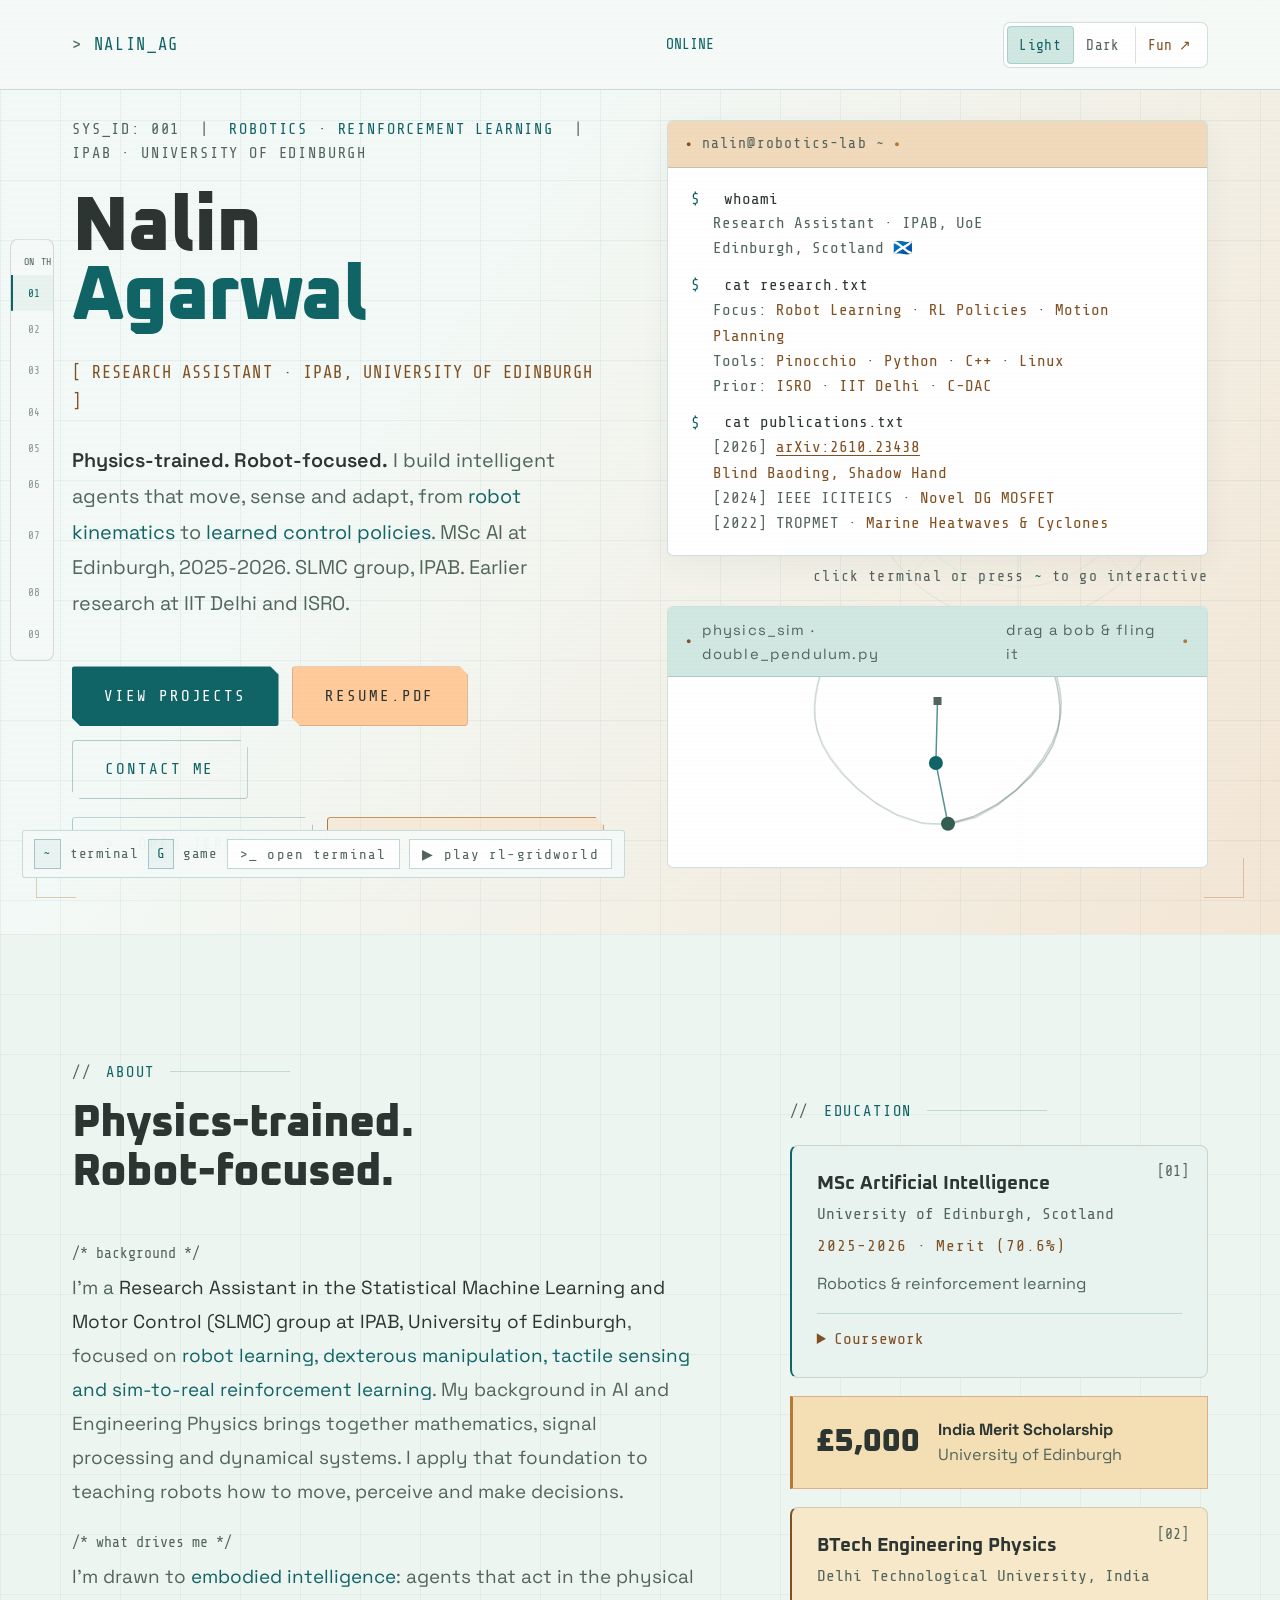
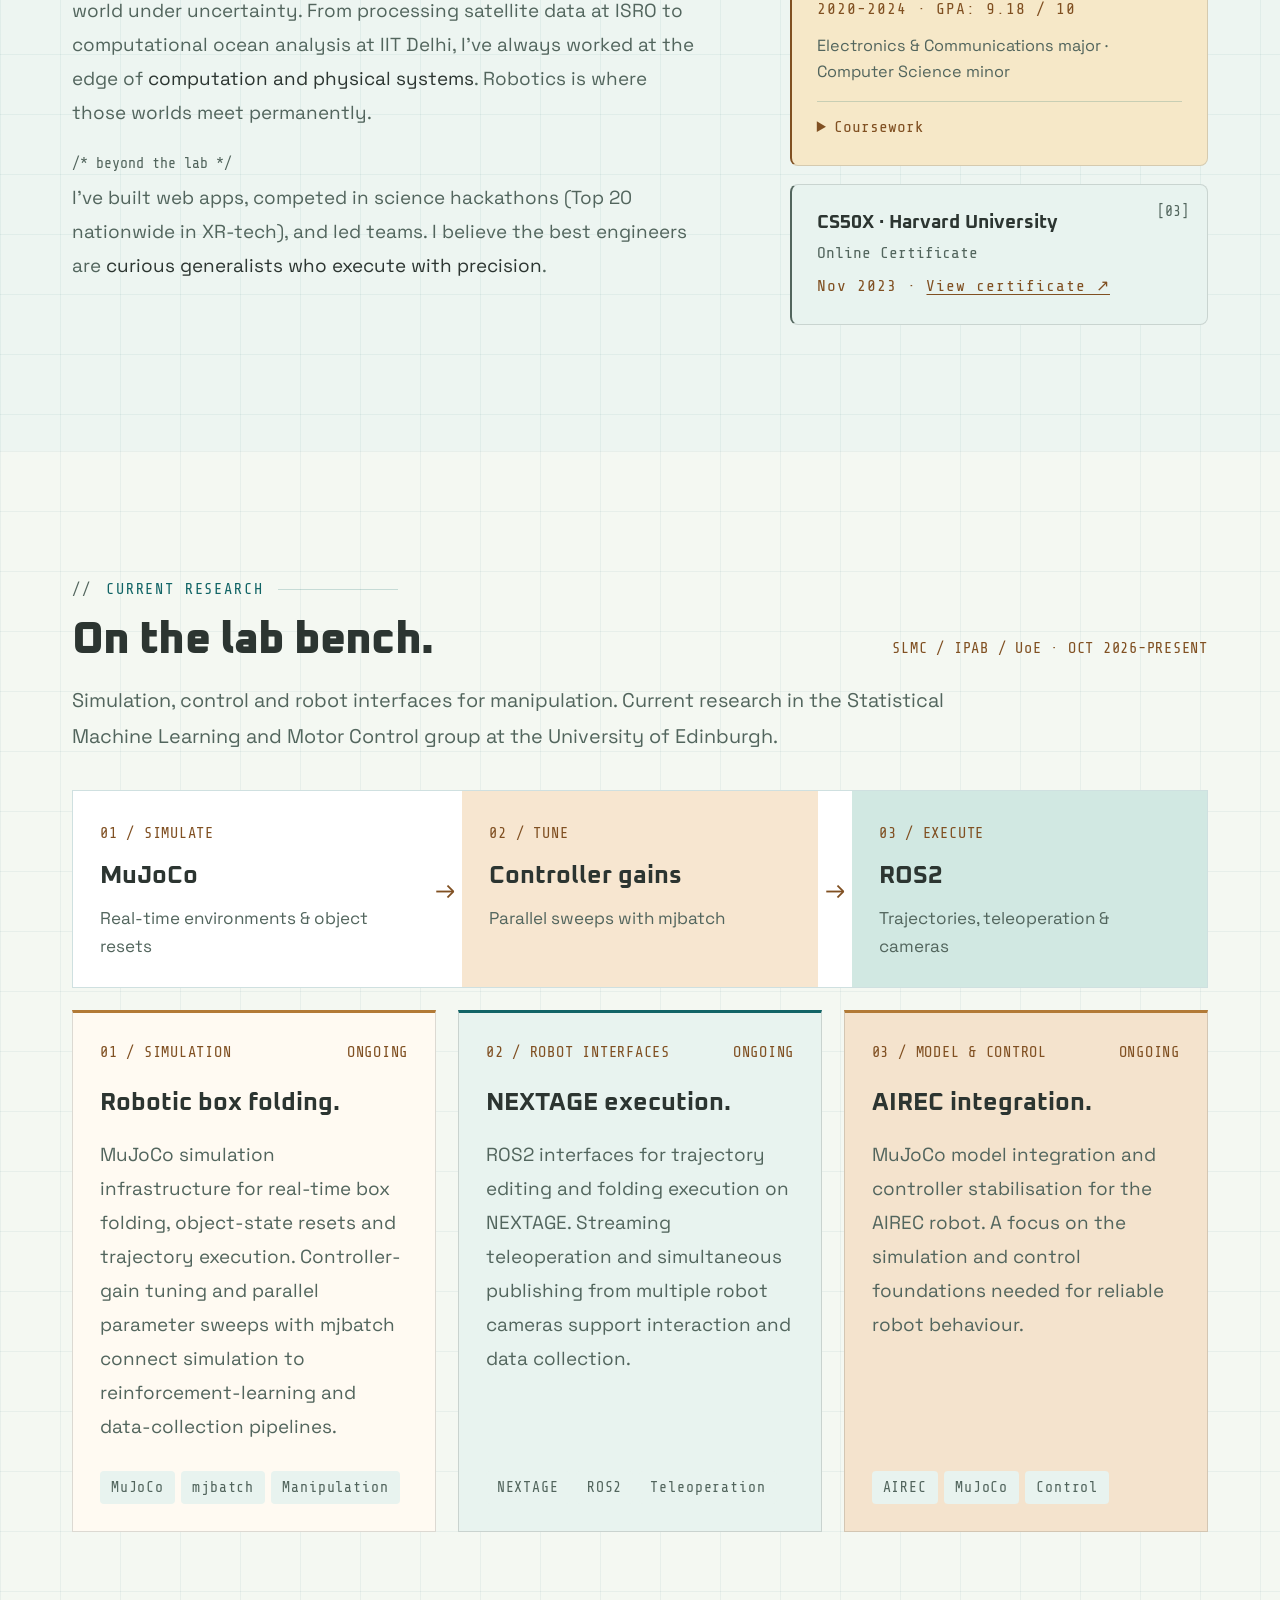
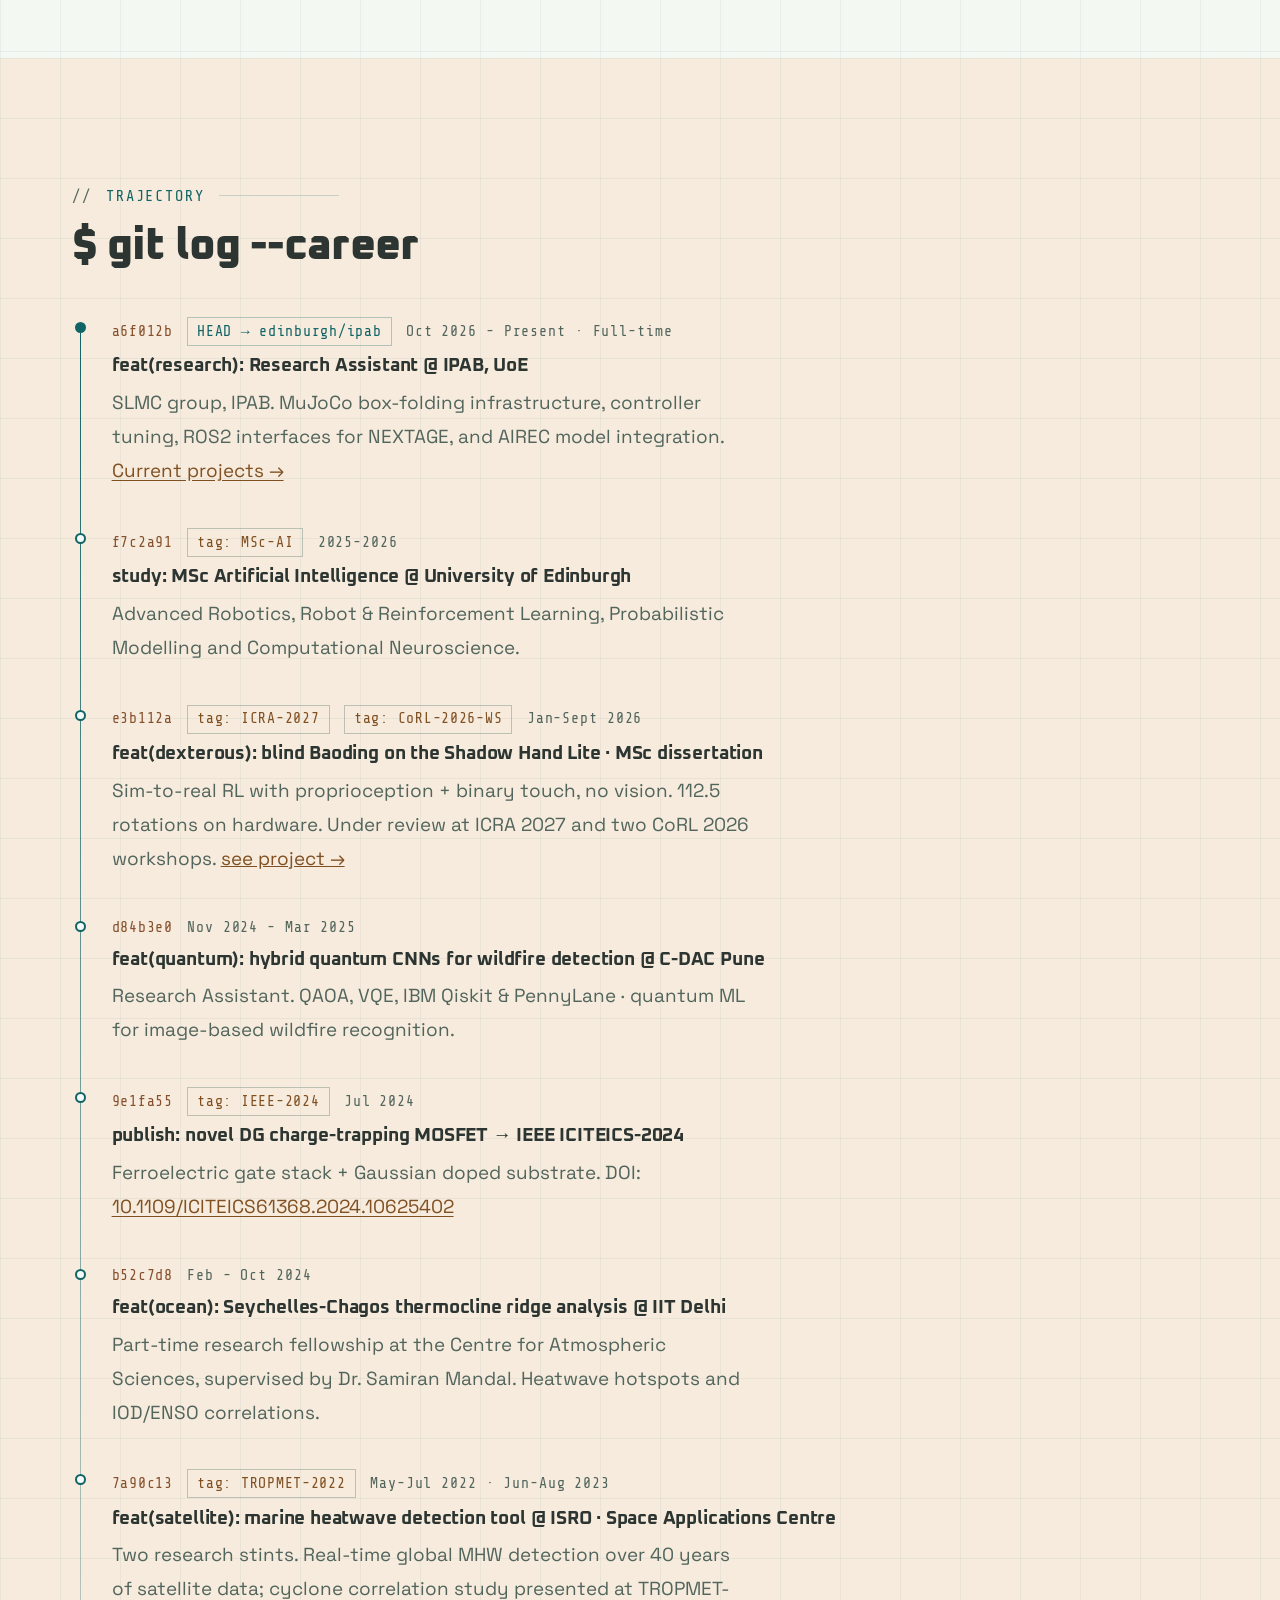
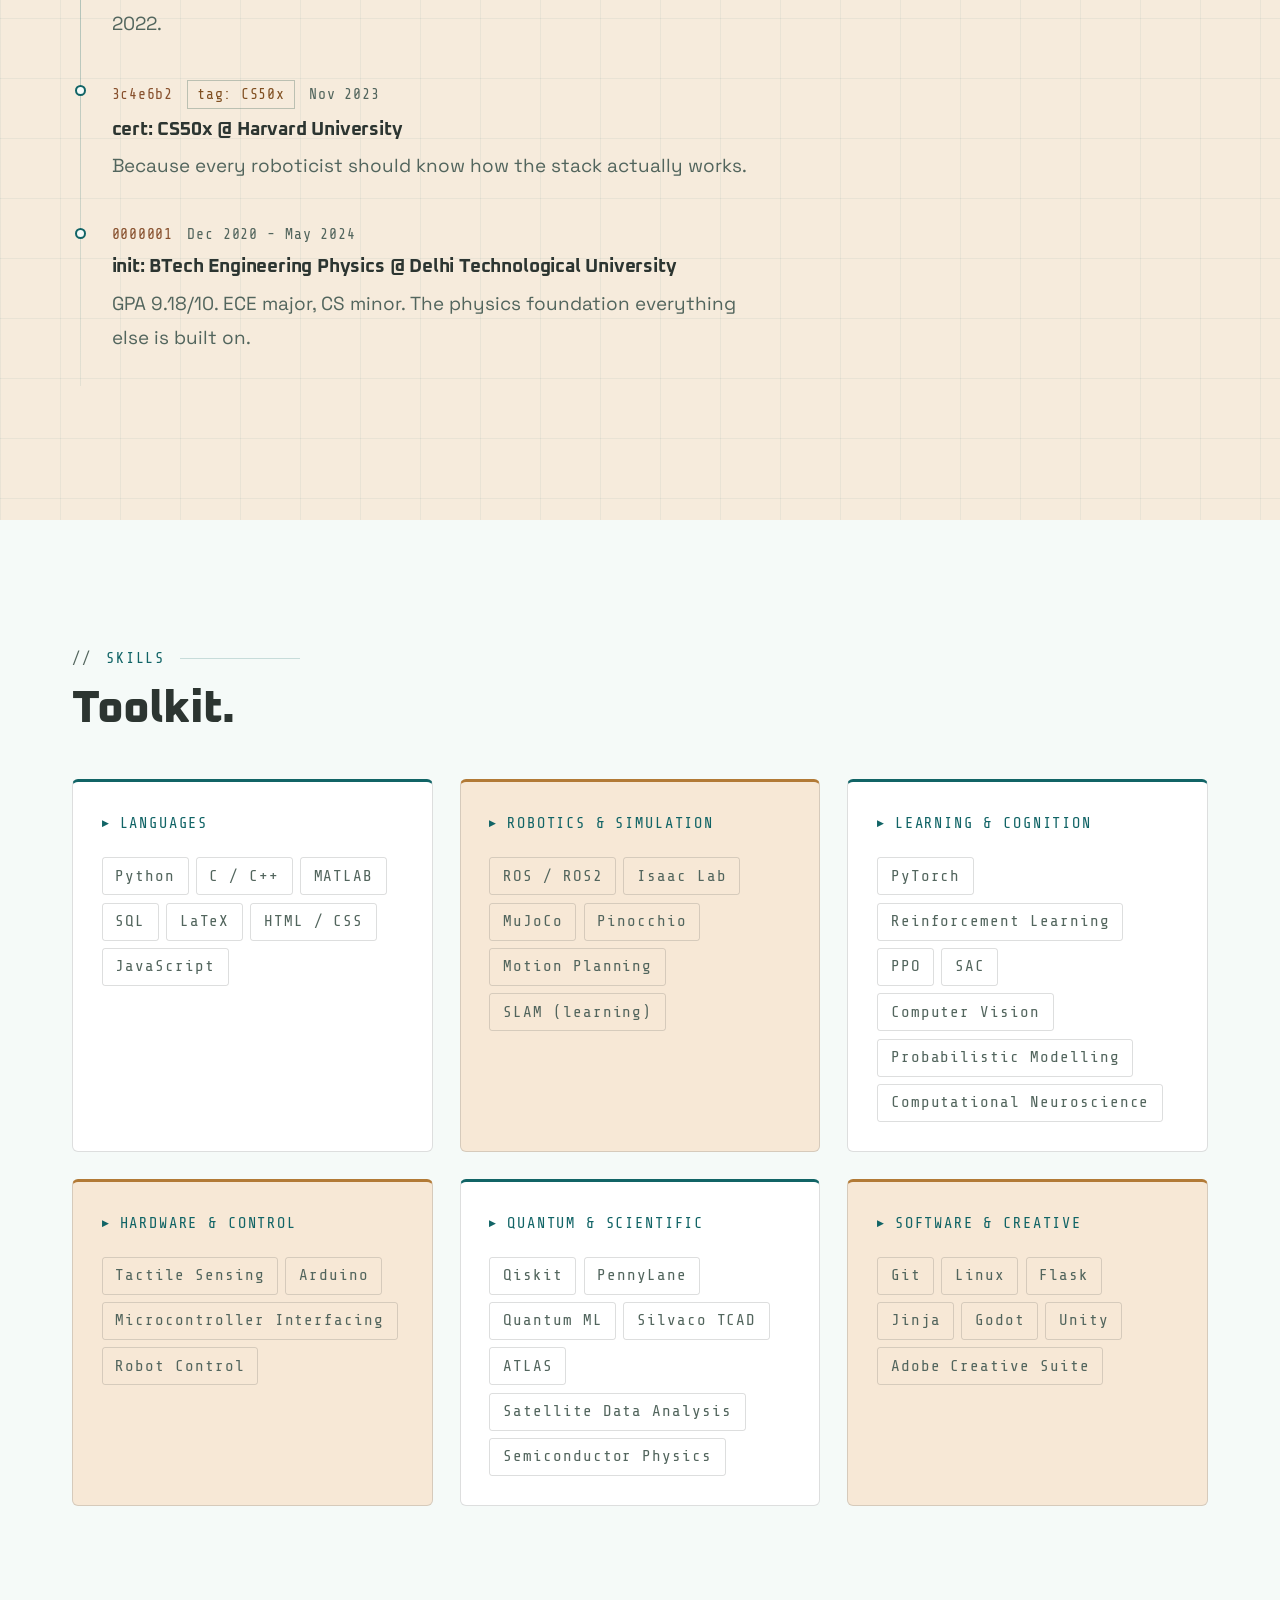
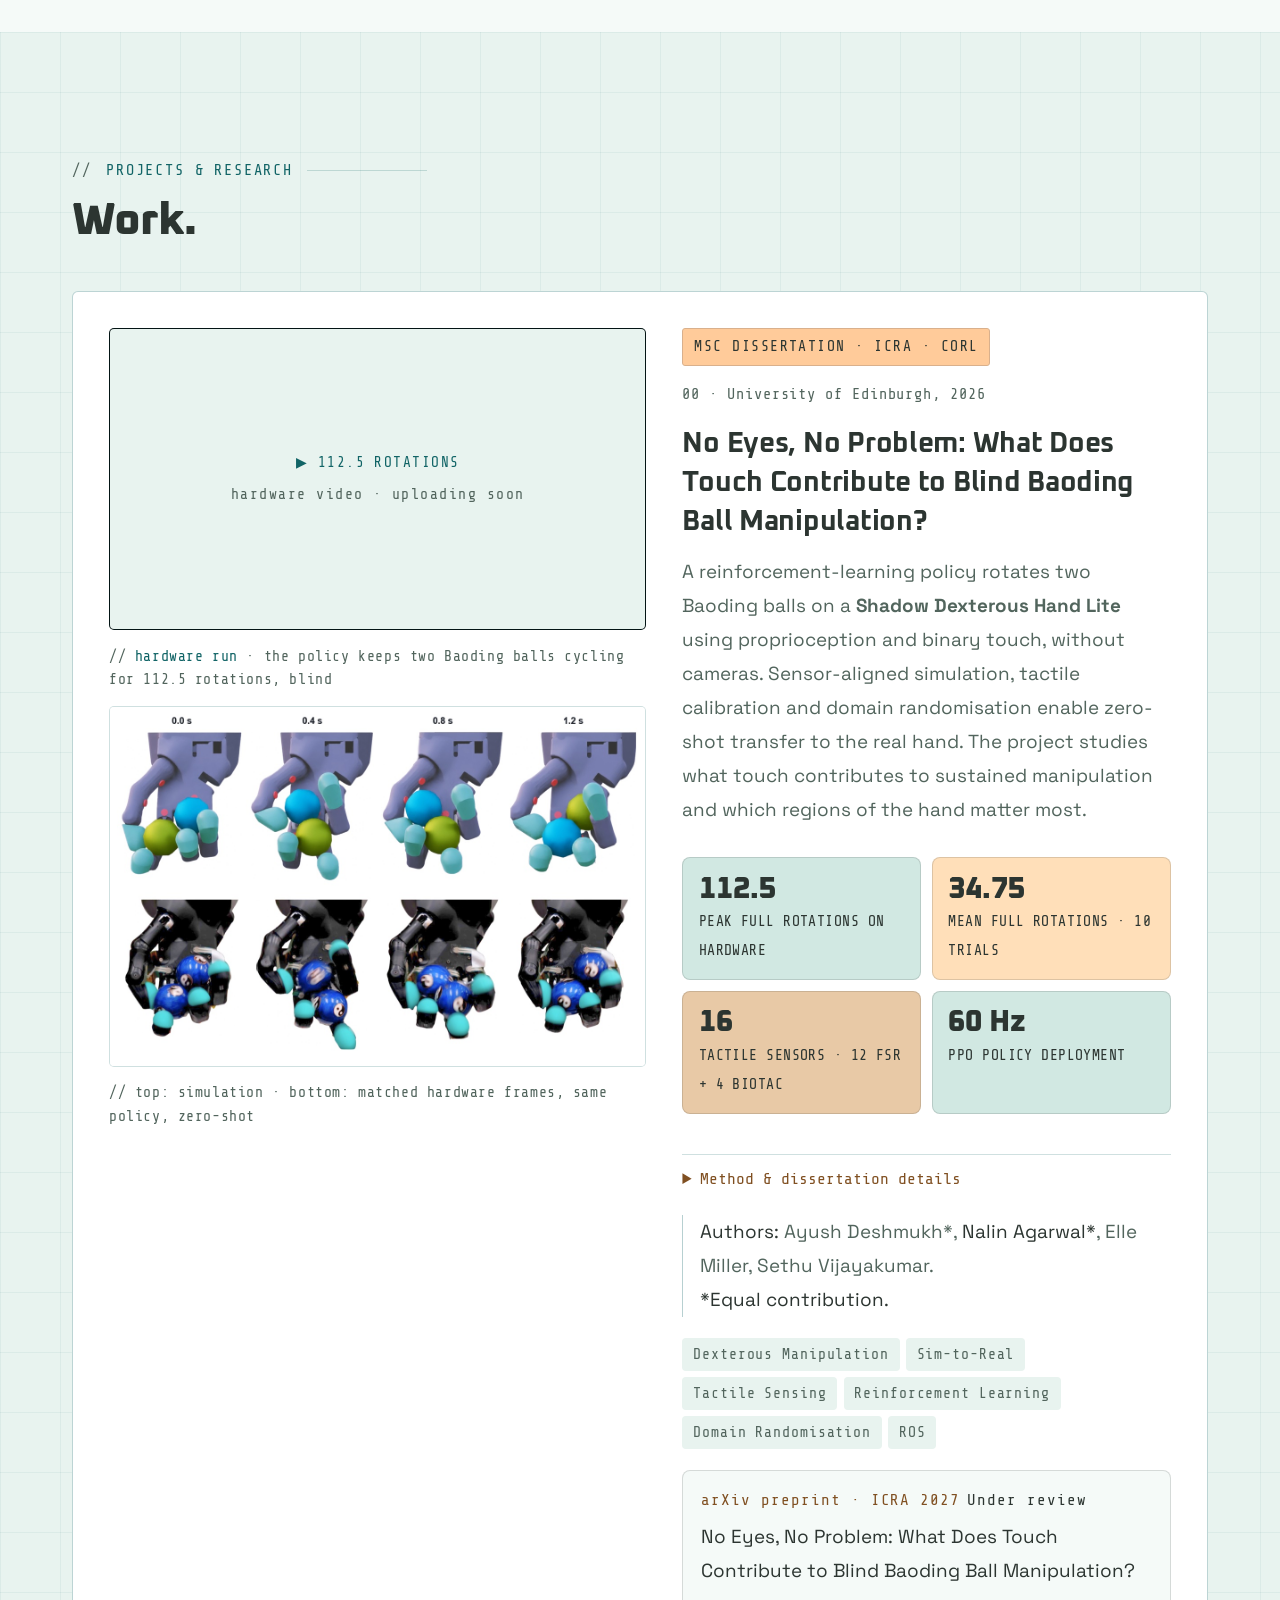
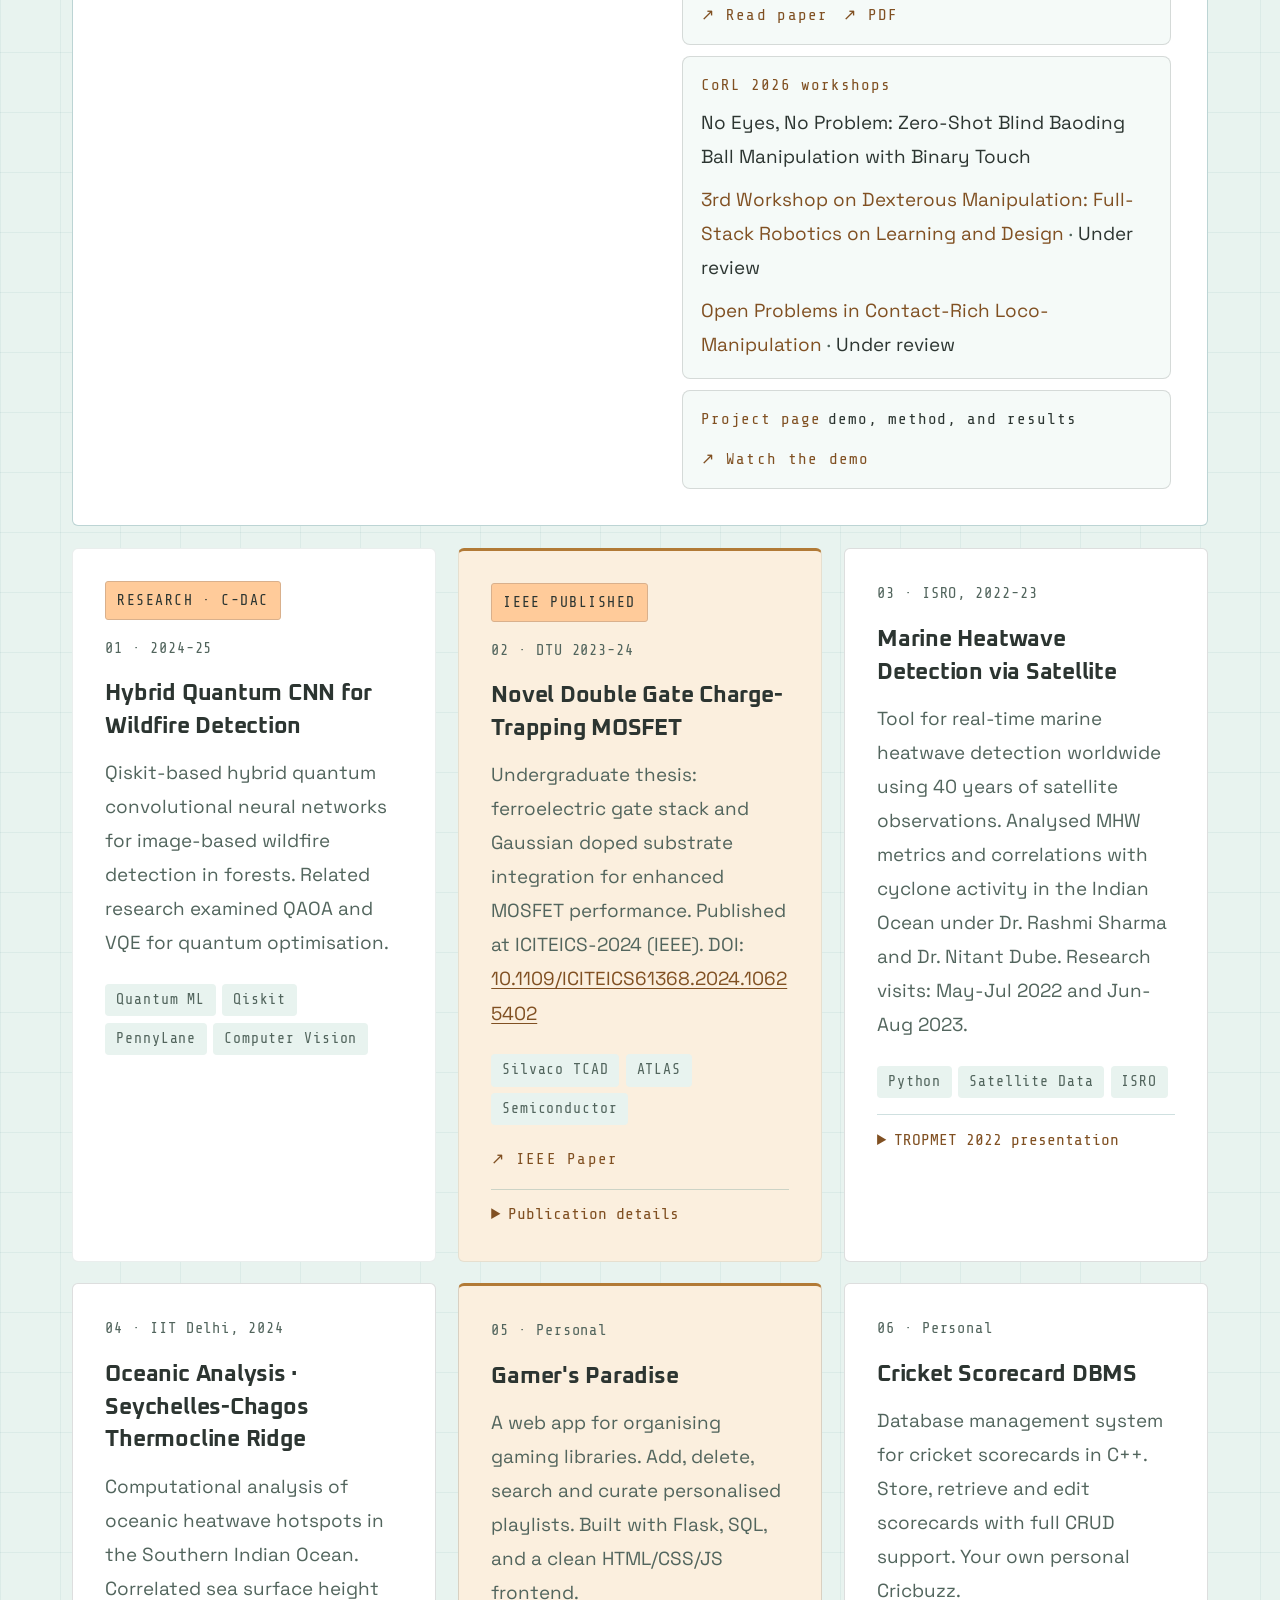
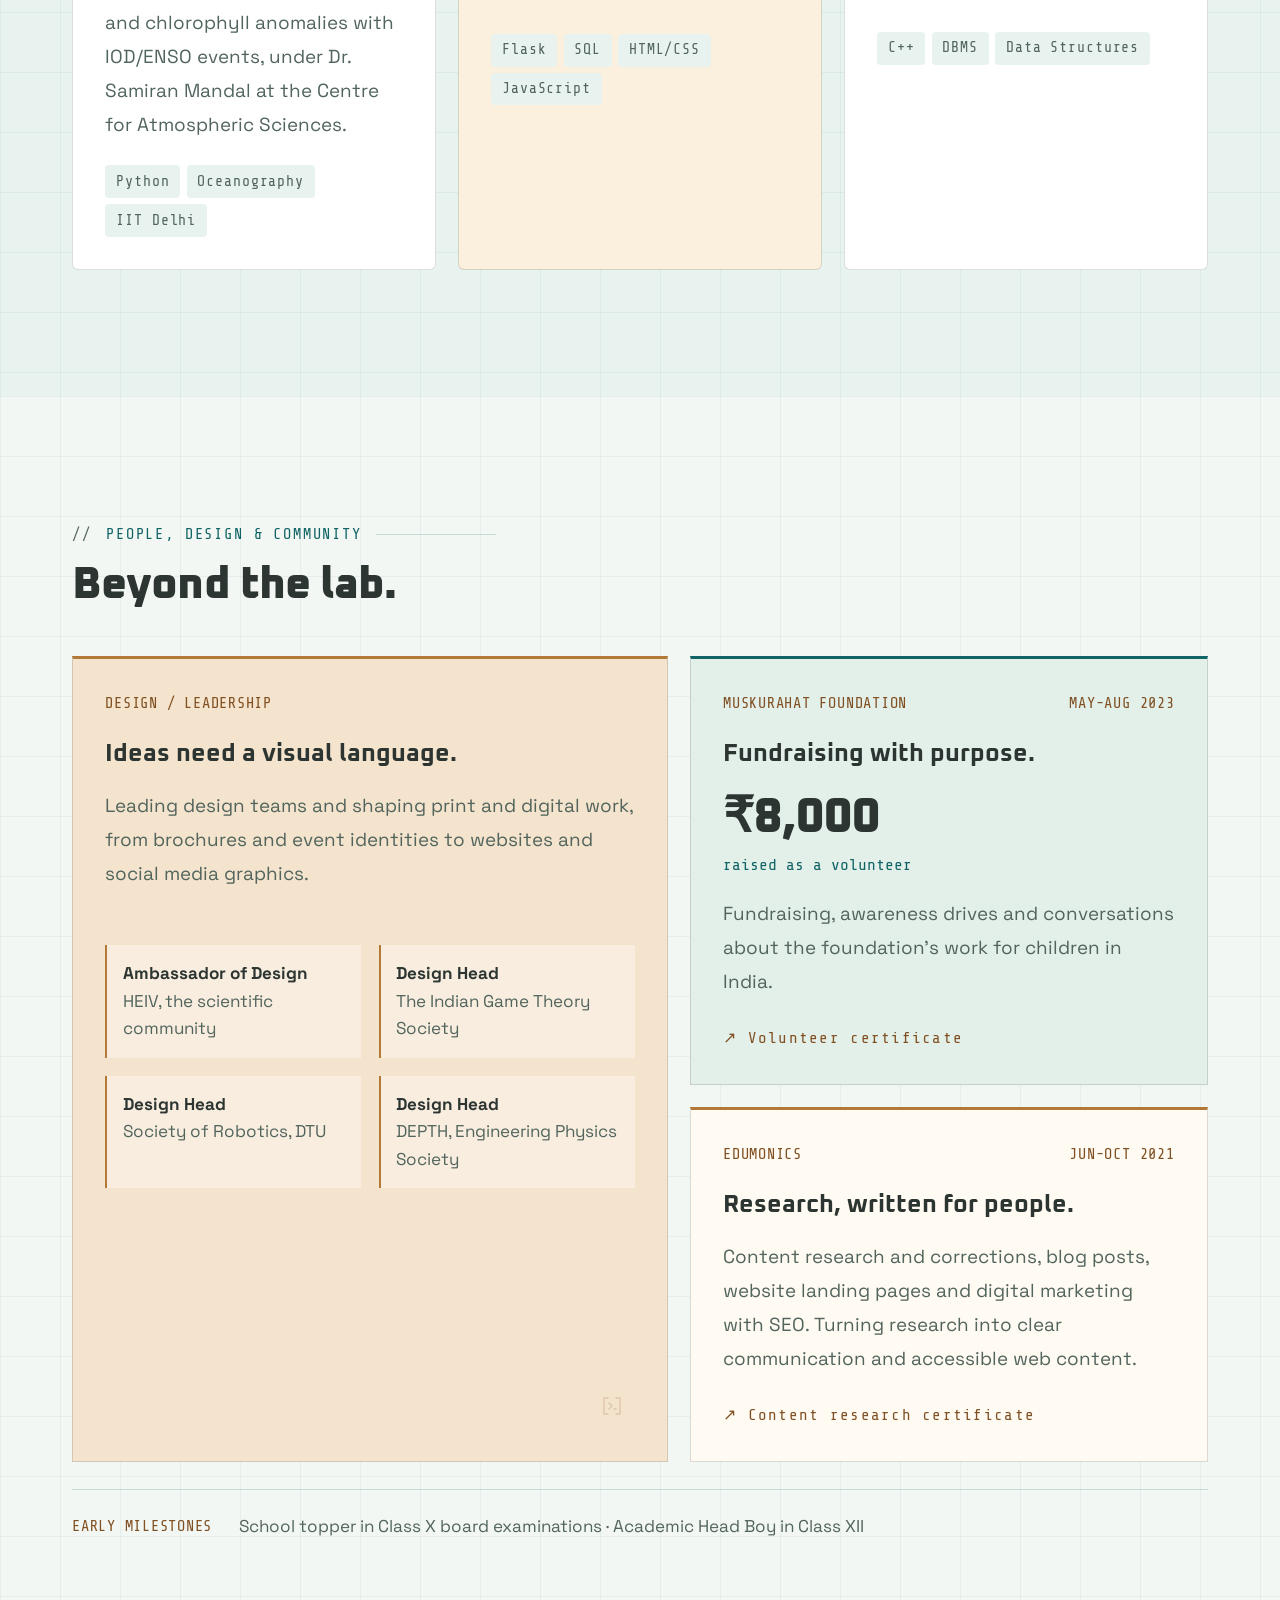
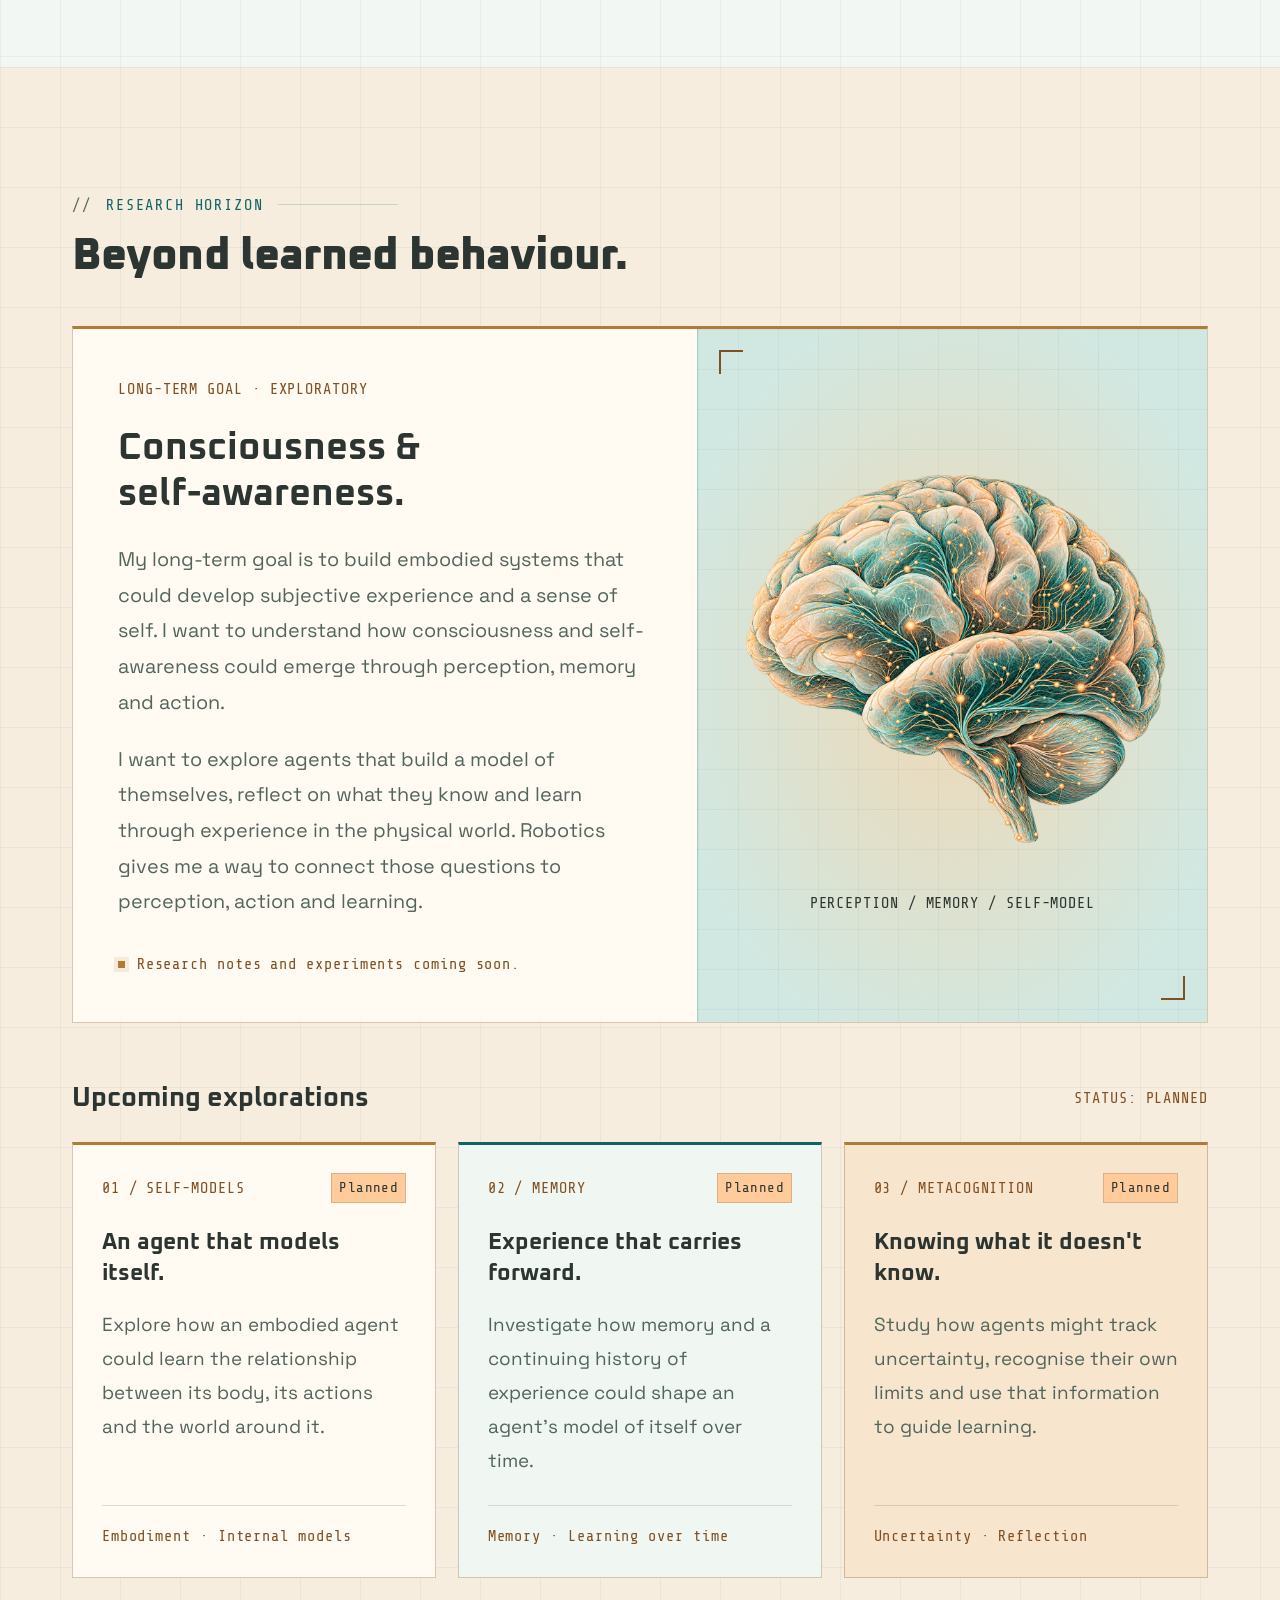
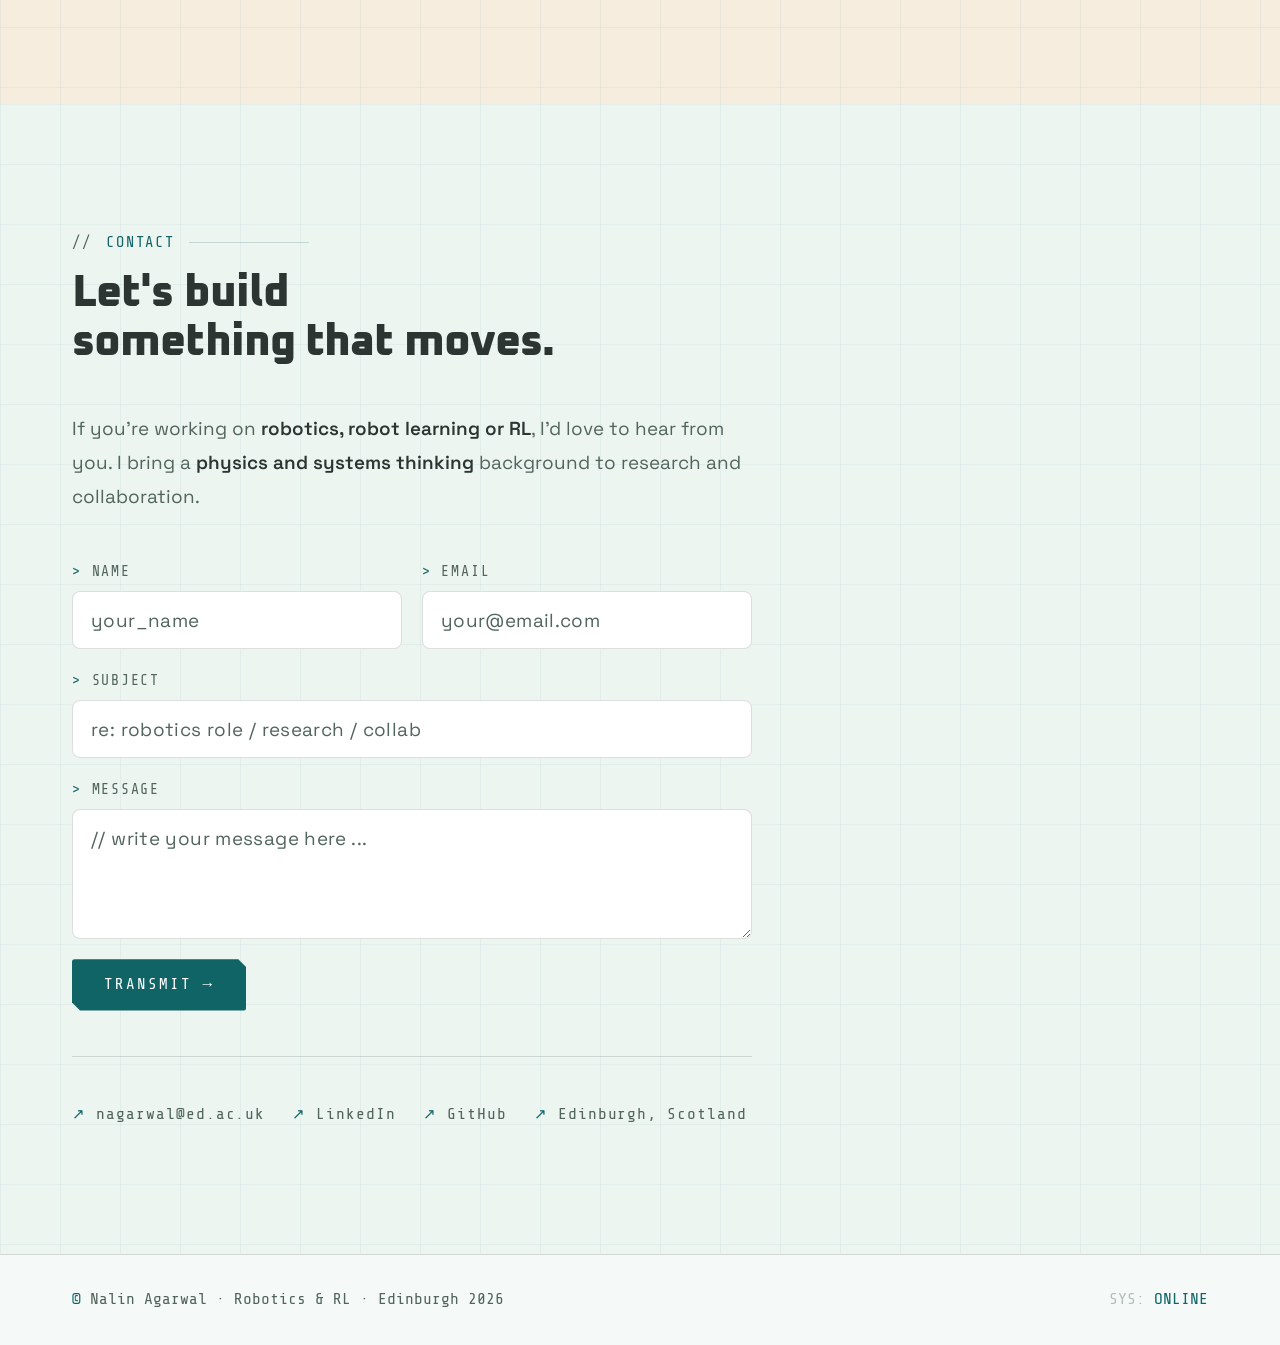
==== commit 5c5a28f1: "added nav bar and fun mode." ====
--- a/index.html
+++ b/index.html
@@ -5,7 +5,7 @@
   <meta name="viewport" content="width=device-width, initial-scale=1.0"/>
   <meta name="color-scheme" content="light dark"/>
   <title>Nalin Agarwal · Robotics & RL</title>
-  <script src="theme.js"></script>
+  <script src="theme.js?v=20261030"></script>
   <link rel="preconnect" href="https://fonts.googleapis.com">
   <link href="https://fonts.googleapis.com/css2?family=Share+Tech+Mono&family=Oxanium:wght@300;400;600;700;800&family=IBM+Plex+Mono:ital,wght@0,300;0,400;0,500;1,300&family=Space+Grotesk:wght@400;500;600;700&display=swap" rel="stylesheet">
   <style>
@@ -413,13 +413,13 @@
     @media(max-width:1100px){.current-work-grid{grid-template-columns:1fr;}.lab-card{padding:1.5rem;}.beyond-grid{grid-template-columns:1fr;}.leadership-card{grid-row:auto;}}
     @media(max-width:650px){.skills-container{grid-template-columns:1fr;}.lab-pipeline{grid-template-columns:1fr;}.pipeline-arrow{justify-self:center;transform:rotate(90deg);padding:0.2rem 0;}.lab-pipeline > div{padding:1.2rem;}.leadership-roles{grid-template-columns:1fr;}.leadership-card,.community-card{padding:1.3rem;}.scholarship-card{flex-wrap:wrap;}.hp-stats{grid-template-columns:1fr;}.lab-status{line-height:1.7;}}
   </style>
-  <link rel="stylesheet" href="theme.css"/>
+  <link rel="stylesheet" href="theme.css?v=20261030"/>
 </head>
 <body>
   <div class="cursor" id="cursor"></div>
   <div class="cursor-ring" id="cursorRing"></div>
   <div class="progress-bar" id="progressBar"></div>
-  <nav>
+  <nav aria-label="Main navigation">
     <a href="#hero" class="nav-logo">NALIN_AG</a>
     <div class="nav-presence"><a href="creative.html" id="easterEggTop" class="easter-egg" aria-label="Explore the other side">anomaly_detected.exe</a><span>ONLINE</span></div>
     <ul class="nav-links">
@@ -433,13 +433,31 @@
     </ul>
     <div class="nav-actions">
       <div class="nav-status">RA @ IPAB · UoE</div>
-      <button class="theme-toggle" id="themeToggle" type="button" aria-label="Switch to dark mode" title="Switch to dark mode">
-        <svg class="theme-icon theme-icon-moon" viewBox="0 0 24 24" aria-hidden="true"><path d="M20.5 14.3A8.6 8.6 0 0 1 9.7 3.5a8.6 8.6 0 1 0 10.8 10.8Z"/></svg>
-        <svg class="theme-icon theme-icon-sun" viewBox="0 0 24 24" aria-hidden="true"><circle cx="12" cy="12" r="4"/><path d="M12 2v2m0 16v2M2 12h2m16 0h2M4.9 4.9l1.4 1.4m11.4 11.4 1.4 1.4M4.9 19.1l1.4-1.4M17.7 6.3l1.4-1.4"/></svg>
-        <span class="theme-toggle-label">Dark mode</span>
-      </button>
+      <div class="mode-switch" role="group" aria-label="Portfolio modes">
+        <button class="mode-option" type="button" data-theme-choice="light" aria-pressed="true">Light</button>
+        <button class="mode-option" type="button" data-theme-choice="dark" aria-pressed="false">Dark</button>
+        <a class="mode-option mode-fun" href="creative.html" title="Explore the creative side">Fun <span aria-hidden="true">↗</span></a>
+      </div>
     </div>
   </nav>
+  <aside class="section-rail" id="sectionRail" role="navigation" aria-label="Page sections">
+    <span class="section-rail-heading">ON THIS PAGE</span>
+    <button class="section-rail-toggle" id="sectionRailToggle" type="button" aria-expanded="false" aria-controls="sectionIndex">
+      <svg viewBox="0 0 24 24" aria-hidden="true"><path d="M9 6h11M9 12h11M9 18h11M4 6h.01M4 12h.01M4 18h.01"/></svg>
+      <span>Sections</span>
+    </button>
+    <ol class="section-index" id="sectionIndex">
+      <li><a href="#hero" aria-current="location"><span class="section-number" aria-hidden="true">01</span><span class="section-name">Overview</span></a></li>
+      <li><a href="#about"><span class="section-number" aria-hidden="true">02</span><span class="section-name">About</span></a></li>
+      <li><a href="#current-work"><span class="section-number" aria-hidden="true">03</span><span class="section-name">Current research</span></a></li>
+      <li><a href="#timeline"><span class="section-number" aria-hidden="true">04</span><span class="section-name">Experience</span></a></li>
+      <li><a href="#skills"><span class="section-number" aria-hidden="true">05</span><span class="section-name">Skills</span></a></li>
+      <li><a href="#projects"><span class="section-number" aria-hidden="true">06</span><span class="section-name">Projects</span></a></li>
+      <li><a href="#beyond-lab"><span class="section-number" aria-hidden="true">07</span><span class="section-name">Beyond the lab</span></a></li>
+      <li><a href="#blog"><span class="section-number" aria-hidden="true">08</span><span class="section-name">Research horizon</span></a></li>
+      <li><a href="#contact"><span class="section-number" aria-hidden="true">09</span><span class="section-name">Contact</span></a></li>
+    </ol>
+  </aside>
   <section id="hero">
     <div class="corner corner-tl"></div><div class="corner corner-tr"></div><div class="corner corner-br"></div><div class="corner corner-bl"></div>
     <div class="hero-left">
--- a/theme.css
+++ b/theme.css
@@ -40,22 +40,64 @@
   --button-text: #152622;
 }
 
-/* The switch remains in the same top-right position in both themes. */
+/* Explicit theme choices and a visible route to the creative portfolio. */
 nav { gap: 1rem; }
 .nav-actions { display: flex; align-items: center; gap: .8rem; flex-shrink: 0; }
-.theme-toggle {
-  display: inline-flex; align-items: center; justify-content: center; gap: .5rem;
-  min-height: 44px; padding: .5rem .7rem; white-space: nowrap;
-  border: 1px solid var(--border); border-radius: 3px;
-  background: var(--surface2); color: var(--accent);
-  font: .8rem/1.4 var(--font-tech); letter-spacing: .02em;
-  transition: background .2s, border-color .2s;
+.mode-switch { display: inline-flex; align-items: center; padding: 3px; border: 1px solid var(--border); border-radius: 7px; background: var(--surface); }
+.mode-option {
+  display: inline-flex; align-items: center; justify-content: center; gap: .35rem;
+  min-height: 38px; padding: .4rem .65rem; white-space: nowrap;
+  border: 1px solid transparent; border-radius: 4px; background: transparent; color: var(--muted);
+  font: .8rem/1.4 var(--font-tech); letter-spacing: .02em; text-decoration: none;
+  transition: background .2s, color .2s, border-color .2s;
 }
-.theme-toggle:hover { background: var(--mint); border-color: var(--accent); }
-.theme-icon { width: 1rem; height: 1rem; fill: none; stroke: currentColor; stroke-width: 1.6; stroke-linecap: round; stroke-linejoin: round; flex-shrink: 0; }
-.theme-icon-sun { display: none; }
-[data-theme="dark"] .theme-icon-moon { display: none; }
-[data-theme="dark"] .theme-icon-sun { display: block; }
+.mode-option:hover { color: var(--accent); background: var(--surface2); }
+.mode-option[aria-pressed="true"] { background: var(--mint); border-color: var(--border); color: var(--accent); }
+.mode-fun { color: var(--accent2); border-left-color: var(--border2); border-radius: 0 4px 4px 0; margin-left: 3px; }
+.mode-fun:hover { background: var(--peach); color: var(--accent2); }
+.mode-option:focus-visible, .section-index a:focus-visible, .section-rail-toggle:focus-visible { outline: 2px solid var(--accent); outline-offset: 3px; }
+
+/* A quiet index stays beside the page; the list itself scrolls on short screens. */
+section[id] { scroll-margin-top: calc(var(--page-header-height, 100px) + 1rem); }
+.section-rail {
+  position: fixed; z-index: 90; top: 50%; left: 10px; transform: translateY(-50%);
+  display: flex; flex-direction: column; width: 44px; max-height: calc(100dvh - 12rem);
+  padding: .45rem 0; overflow: hidden; border: 1px solid var(--border2); border-radius: 8px;
+  background: rgba(var(--bg-rgb), .96); transition: width .2s, box-shadow .2s;
+}
+.section-rail-heading { height: 1.5rem; padding-inline: .7rem; overflow: hidden; white-space: nowrap; color: var(--muted); font: .55rem/1.5rem var(--font-tech); letter-spacing: .07em; }
+.section-rail-toggle { display: none; }
+.section-index { position: relative; list-style: none; min-height: 0; overflow-y: auto; overflow-x: hidden; scrollbar-width: thin; scrollbar-color: var(--border) transparent; }
+.section-index a { display: flex; align-items: center; gap: .4rem; min-height: 36px; padding: .35rem .55rem; border-left: 2px solid transparent; color: var(--muted); text-decoration: none; white-space: nowrap; font: .7rem/1.4 var(--font-tech); }
+.section-number { flex: 0 0 22px; text-align: center; font-size: .6rem; opacity: .65; }
+.section-name { min-width: 0; white-space: normal; opacity: 0; transition: opacity .15s; }
+.section-index a:hover { color: var(--accent); background: var(--surface2); }
+.section-index a[aria-current="location"] { color: var(--accent); border-left-color: var(--accent); background: var(--surface2); }
+.section-index a[aria-current="location"] .section-number { opacity: 1; }
+@media (min-width: 901px) and (max-width: 1399px) {
+  .section-rail:hover, .section-rail:focus-within { width: 188px; box-shadow: 4px 8px 28px rgba(var(--text-rgb), .08); }
+  .section-rail:hover .section-name, .section-rail:focus-within .section-name { opacity: 1; }
+}
+@media (min-width: 1400px) {
+  body { padding-left: 168px; }
+  section { padding-left: 3rem; }
+  .section-rail { left: 9px; width: 156px; border-color: transparent; border-radius: 0; background: transparent; }
+  .section-rail-heading { font-size: .6rem; margin-bottom: .4rem; }
+  .section-index { border-left: 1px solid var(--border2); }
+  .section-index a { padding-inline: .4rem; gap: .25rem; font-size: .68rem; }
+  .section-name { opacity: 1; }
+}
+@media (max-width: 900px) {
+  .section-rail { top: auto; bottom: 1rem; left: 1rem; transform: none; width: 112px; max-height: calc(100dvh - var(--page-header-height, 120px) - 3rem); padding: 0; box-shadow: 0 4px 20px rgba(var(--text-rgb), .1); }
+  .section-rail-heading { display: none; }
+  .section-rail-toggle { display: flex; align-items: center; justify-content: center; gap: .45rem; flex-shrink: 0; width: 100%; min-height: 44px; padding: .55rem .7rem; border: 0; background: transparent; color: var(--accent); font: .8rem/1.4 var(--font-tech); }
+  .section-rail-toggle svg { width: 17px; height: 17px; fill: none; stroke: currentColor; stroke-width: 1.5; stroke-linecap: round; }
+  .section-index { display: none; }
+  .section-rail.is-open { width: 205px; }
+  .section-rail.is-open .section-index { display: block; border-top: 1px solid var(--border); padding-block: .3rem; }
+  .section-rail.is-open .section-name { opacity: 1; }
+  .section-index a { min-height: 42px; padding-inline: .8rem; font-size: .8rem; }
+}
 .btn-primary { color: var(--button-text); }
 [data-theme="dark"] .btn-primary:hover { background: #b3e5d8; }
 [data-theme="dark"] ::selection { background: #e3bd8b; color: #152622; }
@@ -106,6 +148,6 @@
   .nav-actions { grid-column: 2; grid-row: 1; justify-self: end; }
   .nav-presence { grid-column: 1 / -1; grid-row: 2; justify-self: end; margin-left: 0; gap: .6rem; font-size: .72rem; }
   .nav-presence .easter-egg { font-size: .7rem; }
-  .theme-toggle { min-height: 42px; font-size: .75rem; padding: .45rem .6rem; }
+  .mode-option { min-height: 36px; font-size: .75rem; padding: .4rem .45rem; gap: .2rem; }
 }
-@media (prefers-reduced-motion: reduce) { .theme-toggle { transition: none; } }
+@media (prefers-reduced-motion: reduce) { .mode-option, .section-rail, .section-name { transition: none; } }
